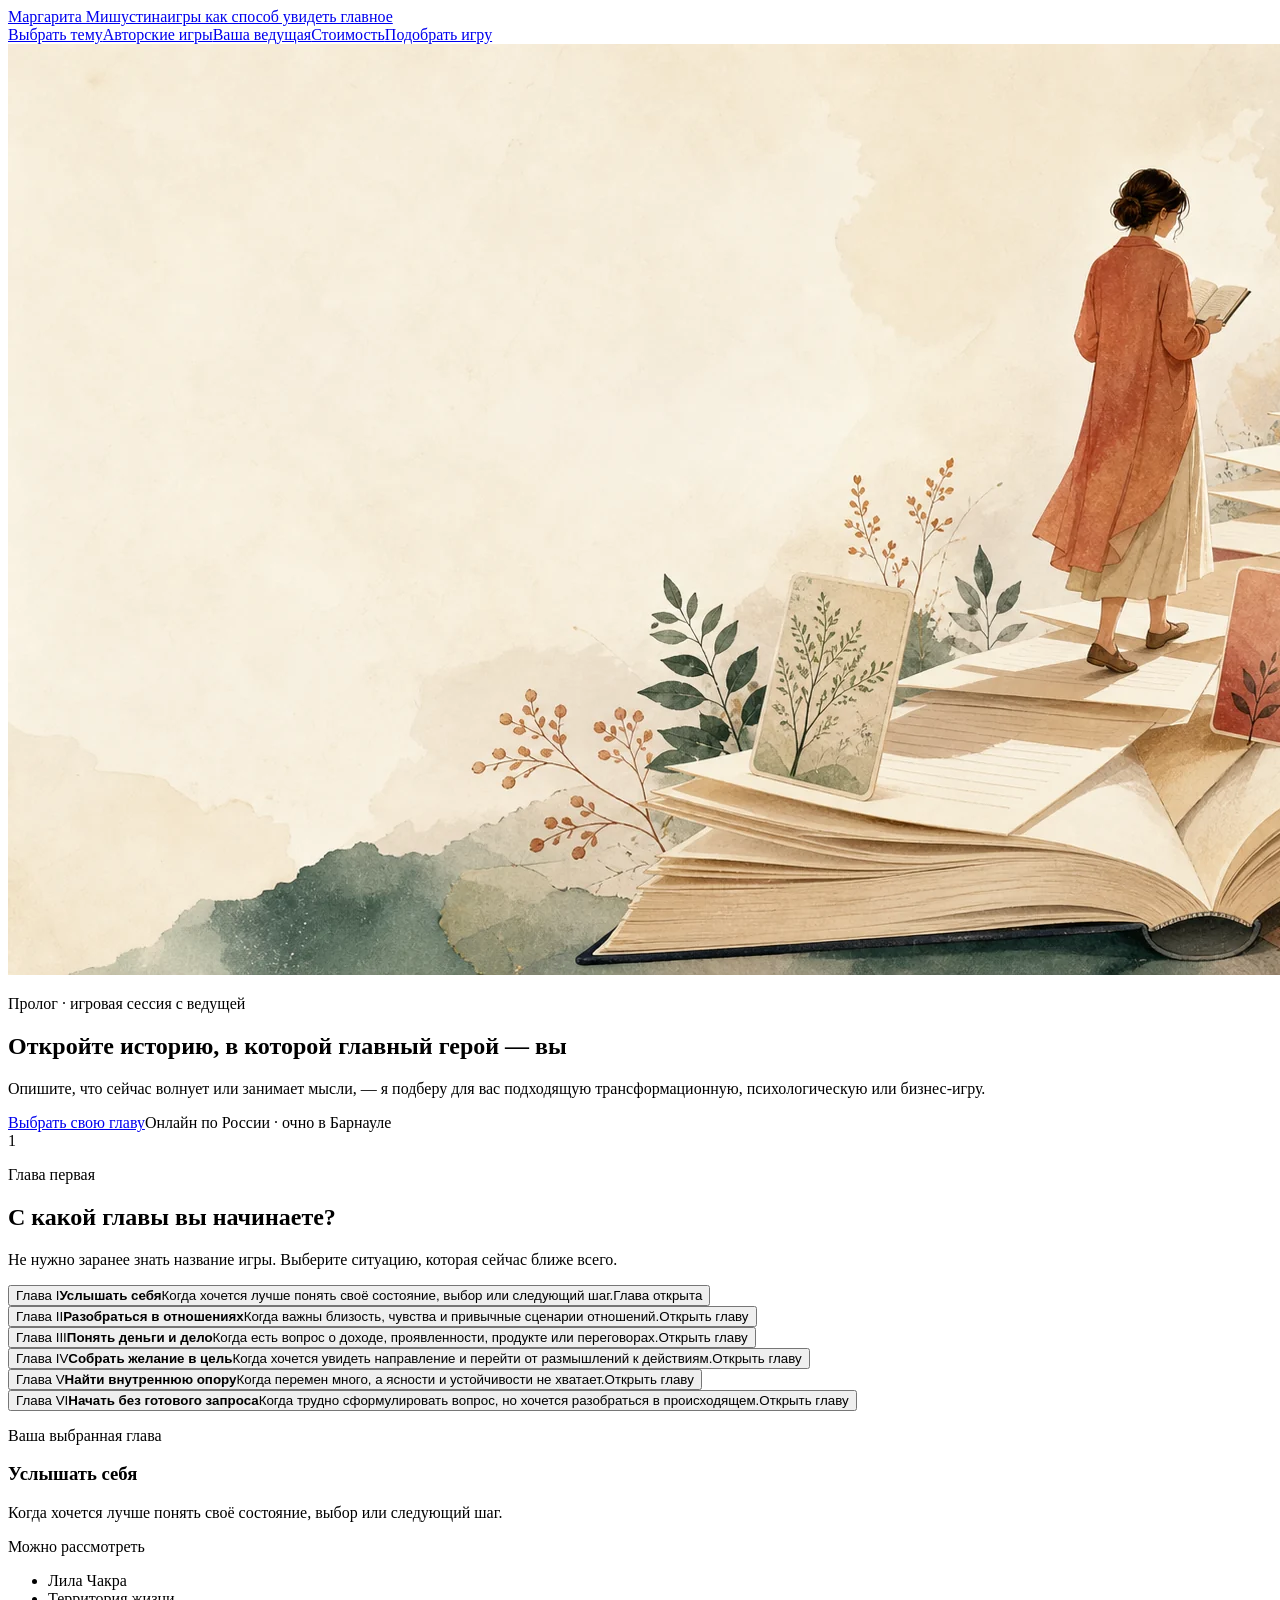
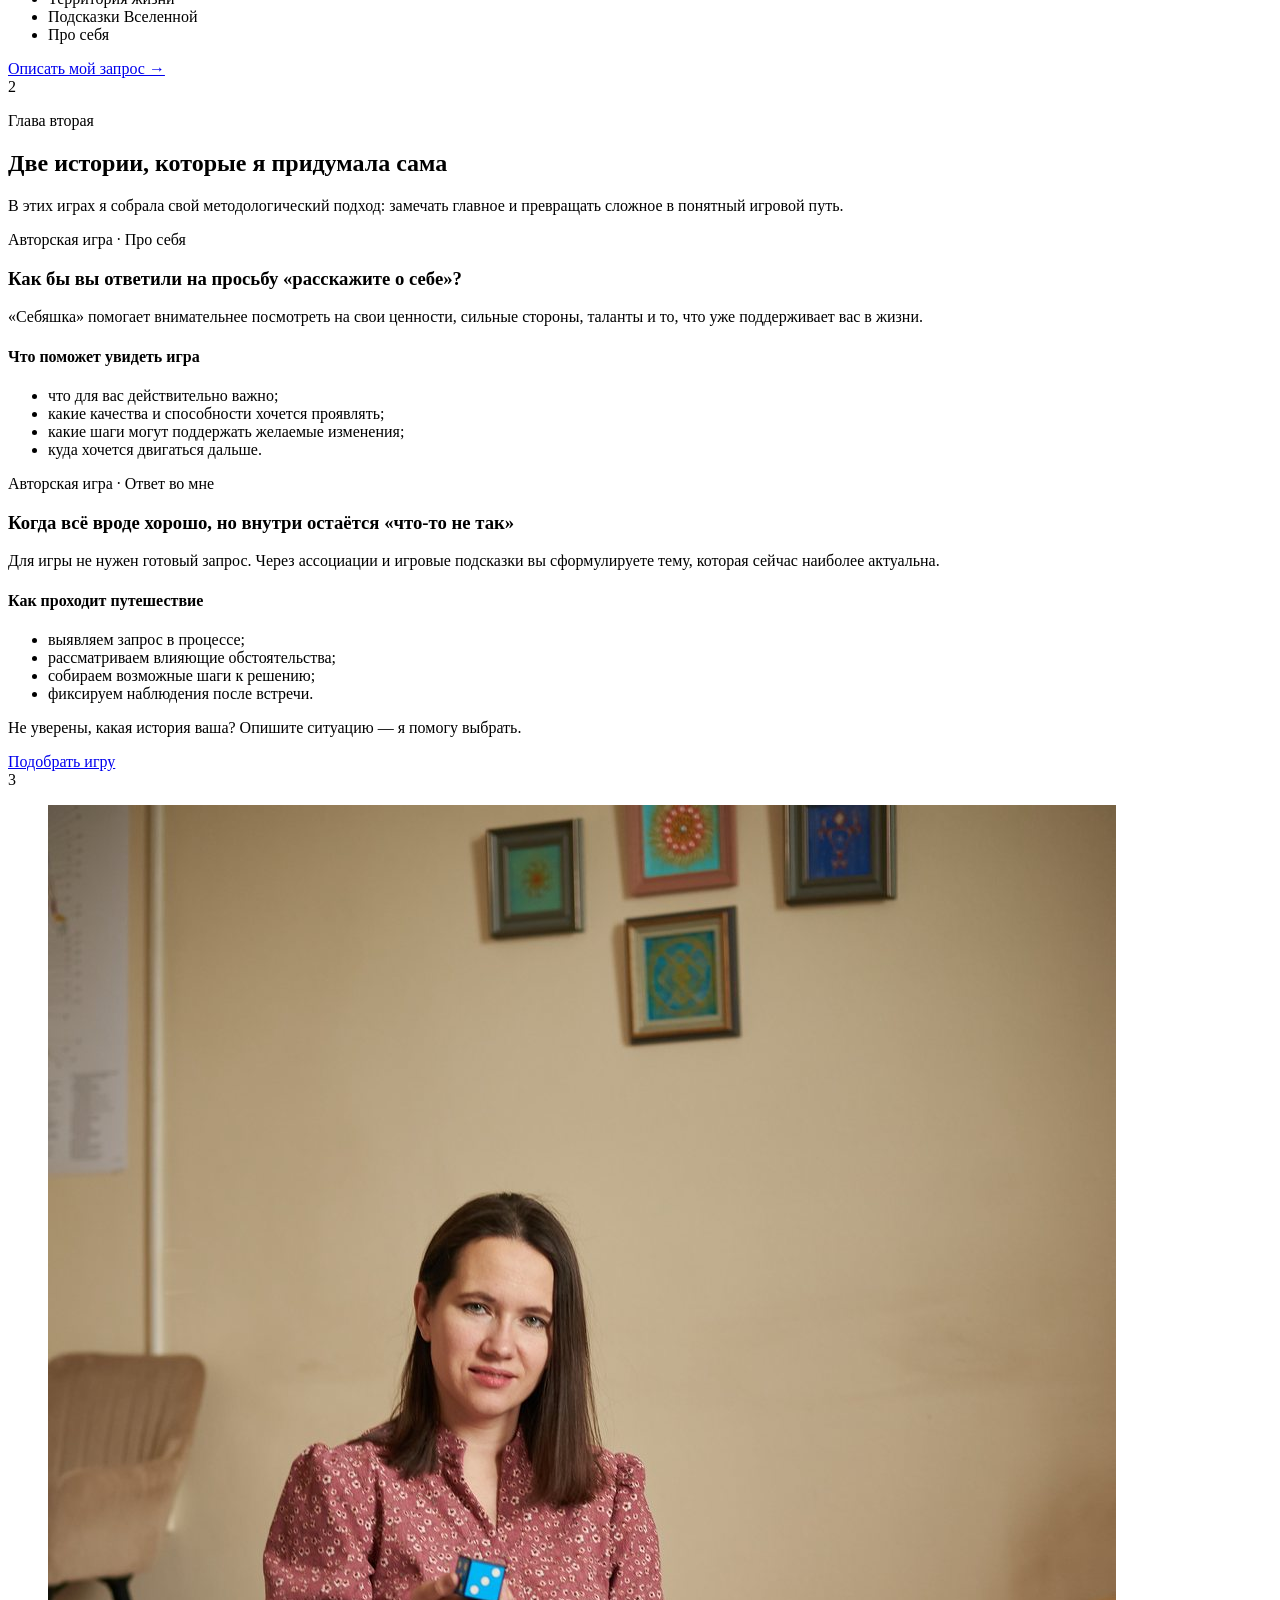
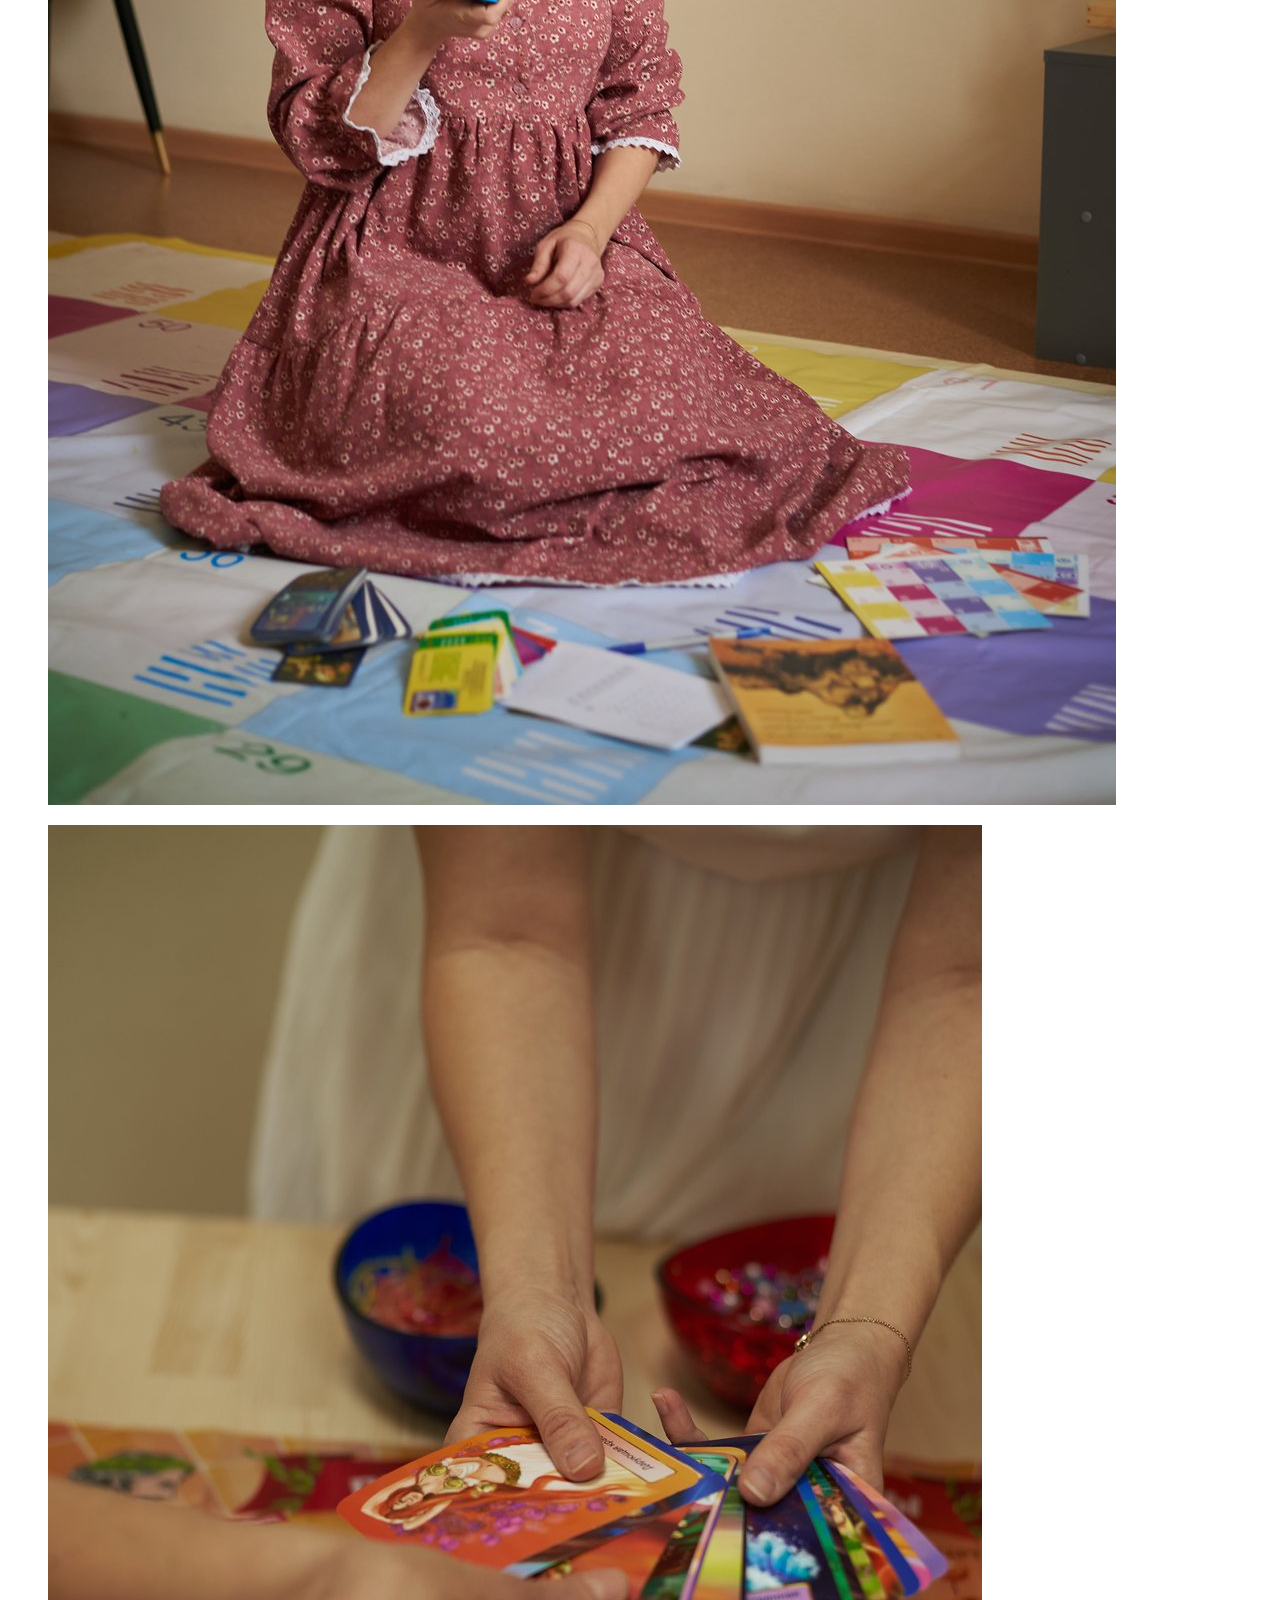
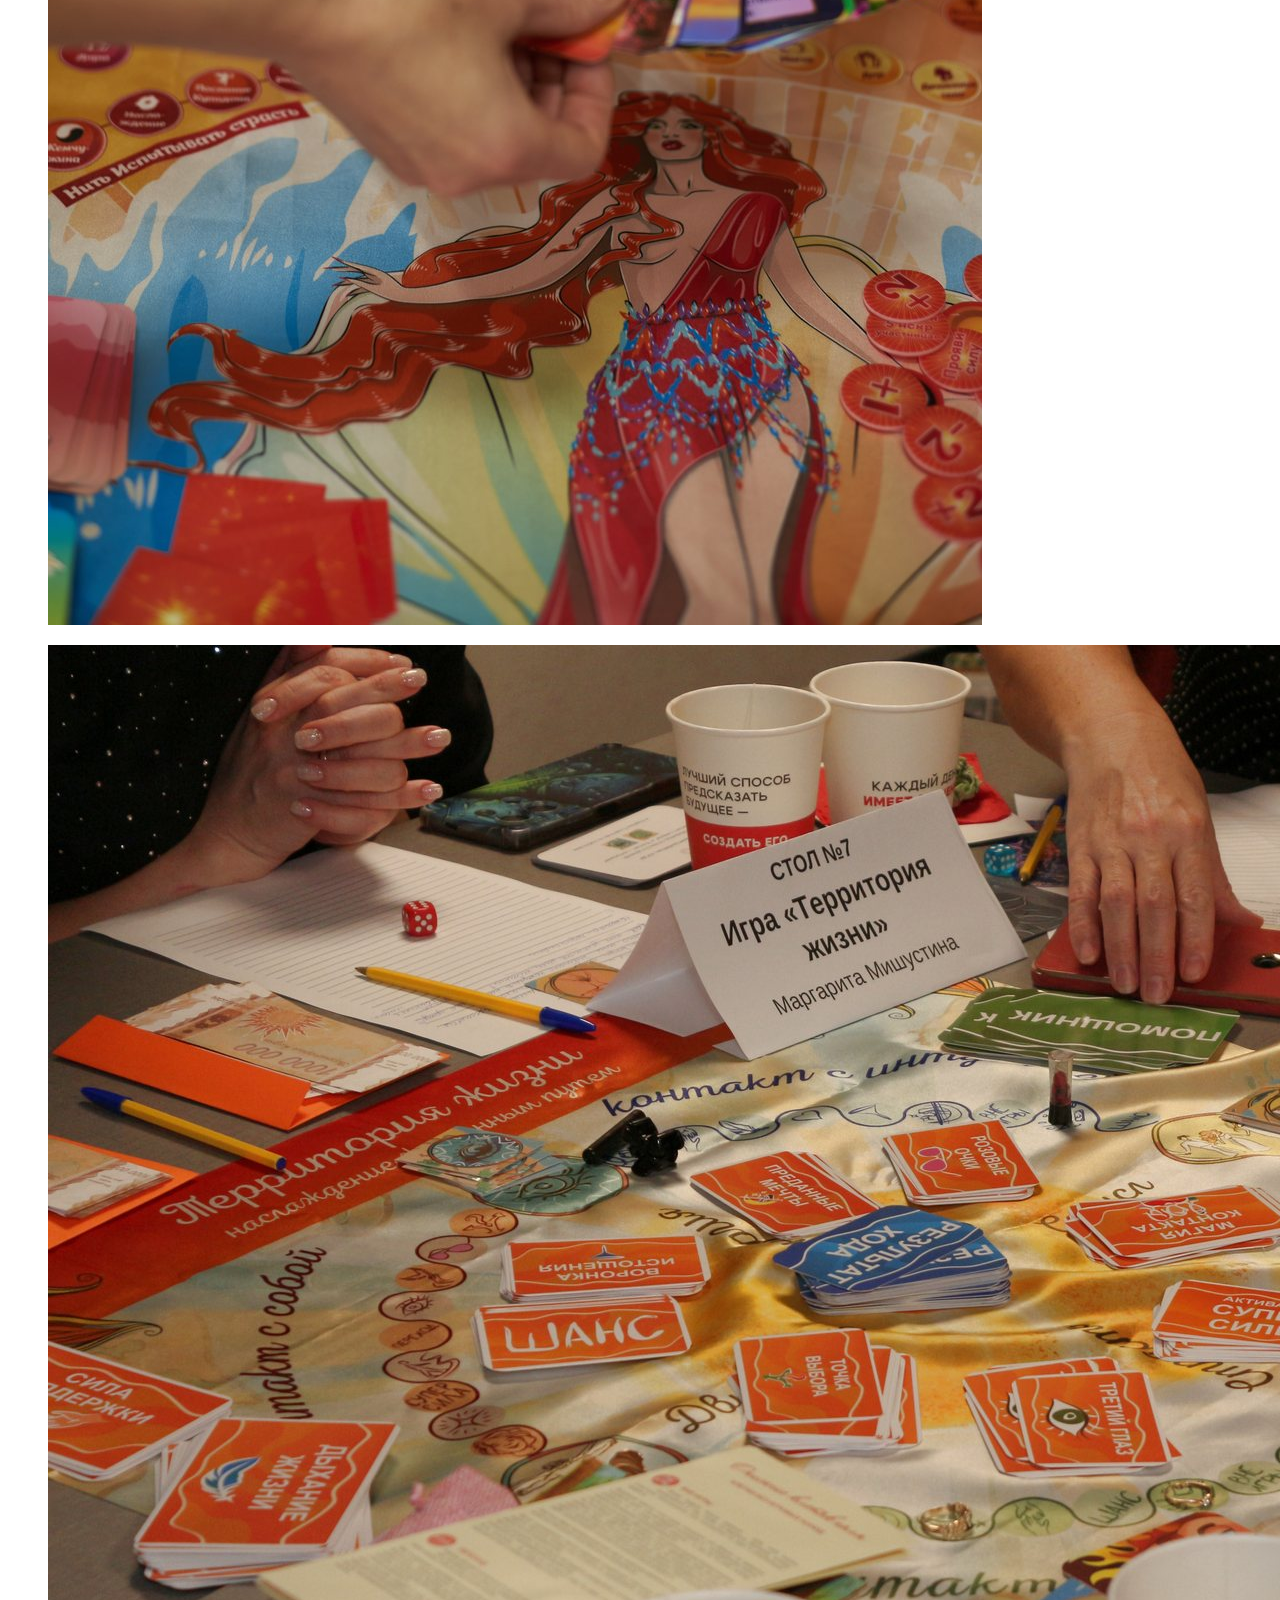
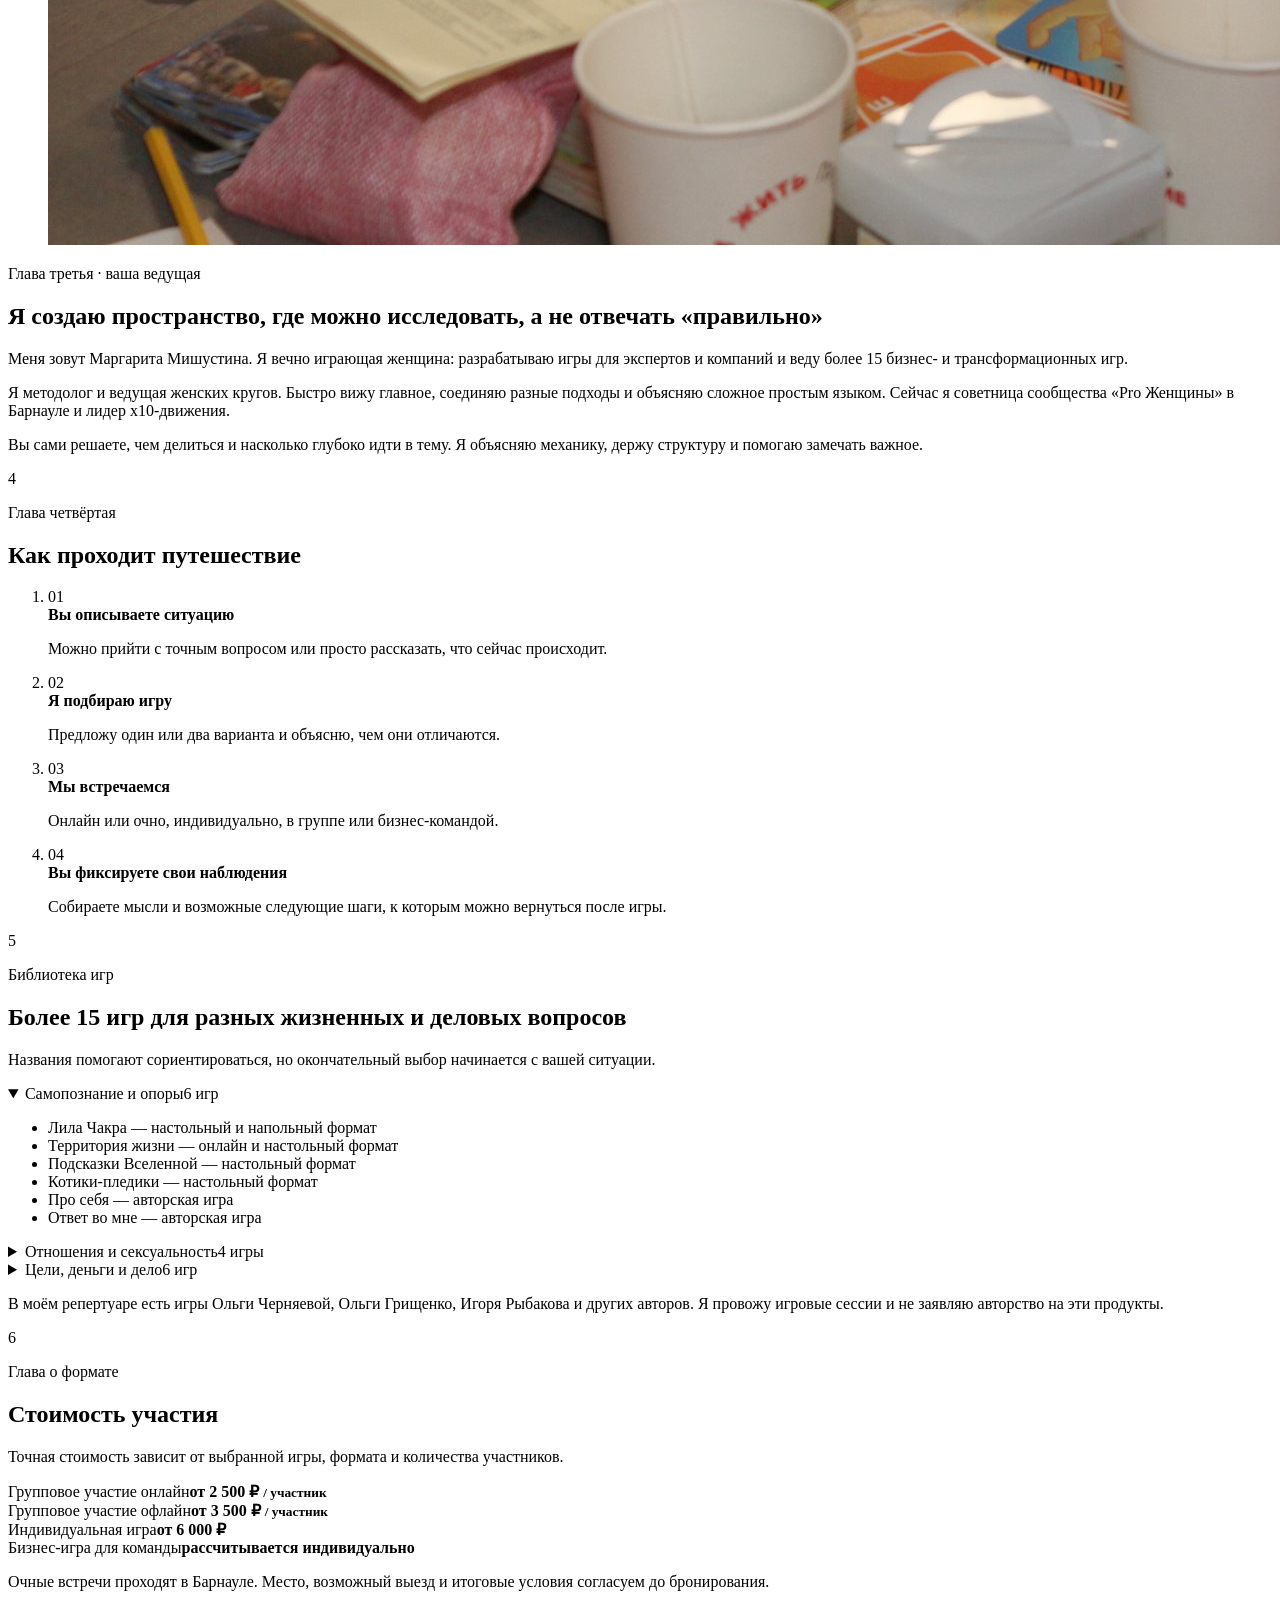
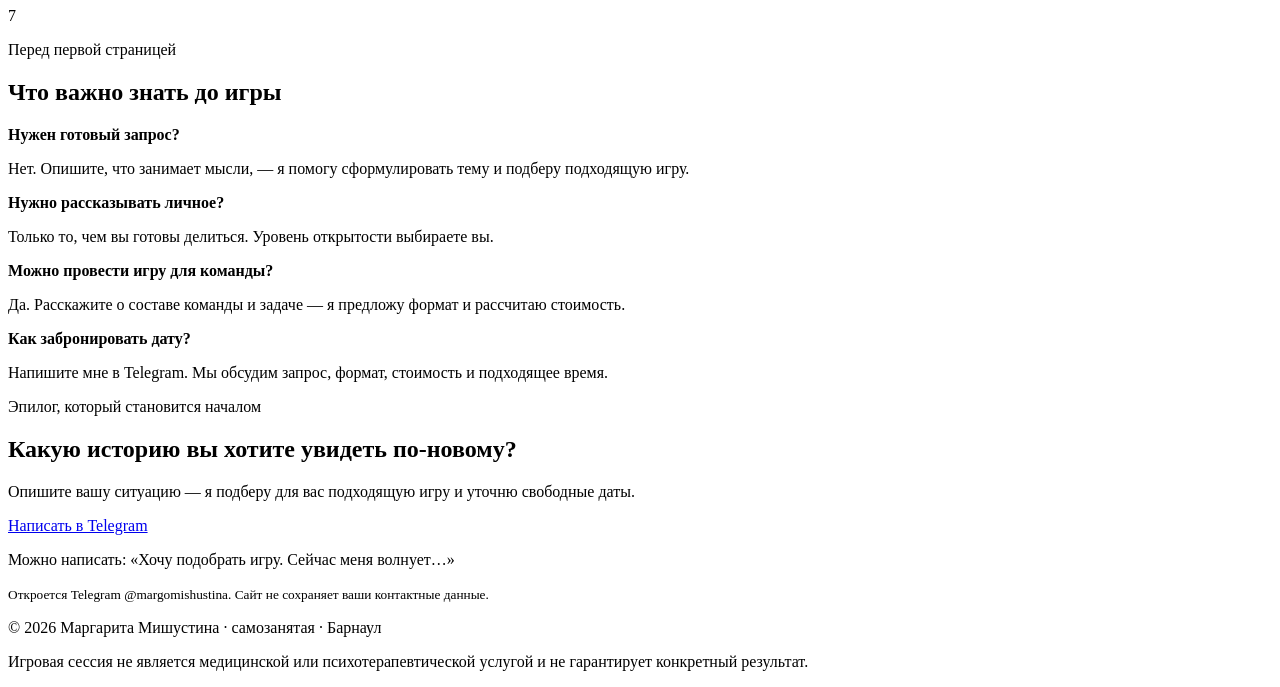
==== index.html @ c86229f3 "Публикация лендинга Маргариты Мишустиной" ====
<!DOCTYPE html><html lang="ru"><head><meta charSet="utf-8"/><meta name="viewport" content="width=device-width, initial-scale=1"/><link rel="preload" as="image" href="/book-journey-hero.webp"/><link rel="preload" as="image" href="/margarita-host.jpg"/><link rel="preload" as="image" href="/game-cards.jpg"/><link rel="preload" as="image" href="/game-session.jpg"/><link rel="stylesheet" href="/assets/index-D-CYMW0j.css" data-rsc-css-href="/assets/index-D-CYMW0j.css" data-precedence="vite-rsc/importer-resources"/><link rel="modulepreload" href="/assets/layout-segment-context-AutBaklV.js" crossorigin=""/><link rel="modulepreload" href="/assets/rolldown-runtime-S-ySWqyJ.js" crossorigin=""/><link rel="modulepreload" href="/assets/index-BfeJKAuk.js" crossorigin=""/><link rel="modulepreload" href="/assets/framework-CXnKph_e.js" crossorigin=""/><link rel="modulepreload" href="/assets/page-DqpF9uf0.js" crossorigin=""/><title>Игры с Маргаритой Мишустиной — онлайн и в Барнауле</title><meta name="description" content="Подберу трансформационную, психологическую или бизнес-игру под ваш запрос и проведу её онлайн или очно в Барнауле."/><script>self.__VINEXT_RSC_PARAMS__={}</script><script>self.__VINEXT_RSC_NAV__={"pathname":"/","searchParams":[]}</script><link rel="modulepreload" href="/assets/index-BfeJKAuk.js" />
<link rel="icon" href="/favicon.svg" type="image/svg+xml"/></head><body><header class="site-header"><a class="brand" href="#top" aria-label="На начало страницы">Маргарита Мишустина<span>игры как способ увидеть главное</span></a><nav aria-label="Основная навигация"><a class="nav-link" href="#chapters">Выбрать тему</a><a class="nav-link" href="#author-games">Авторские игры</a><a class="nav-link" href="#about">Ваша ведущая</a><a class="nav-link" href="#prices">Стоимость</a><a class="button button-small" href="#contact">Подобрать игру</a></nav></header><main id="top"><section class="hero" aria-labelledby="hero-title"><img class="hero-illustration" src="/book-journey-hero.webp" alt="Открытая книга превращается в дорогу из страниц и игровых карт"/><div class="hero-copy page-shell"><div><p class="chapter-label">Пролог · игровая сессия с ведущей</p><h1 id="hero-title">Откройте историю, в которой главный герой — вы</h1><p class="hero-lead">Опишите, что сейчас волнует или занимает мысли, — я подберу для вас подходящую трансформационную, психологическую или бизнес-игру.</p><div class="hero-actions"><a class="button" href="#chapters">Выбрать свою главу</a><span>Онлайн по России · очно в Барнауле</span></div></div></div></section><div class="story-path"><section class="chapters page-shell story-section" id="chapters" aria-labelledby="chapters-title"><span class="path-mark" aria-hidden="true">1</span><div class="section-heading narrow"><p class="chapter-label">Глава первая</p><h2 id="chapters-title">С какой главы вы начинаете?</h2><p>Не нужно заранее знать название игры. Выберите ситуацию, которая сейчас ближе всего.</p></div><div class="chapter-grid" aria-label="Темы для выбора игры"><button class="chapter-card" type="button" aria-pressed="true"><span class="chapter-number">Глава <!-- -->I</span><strong>Услышать себя</strong><span>Когда хочется лучше понять своё состояние, выбор или следующий шаг.</span><span class="chapter-action">Глава открыта</span></button><button class="chapter-card" type="button" aria-pressed="false"><span class="chapter-number">Глава <!-- -->II</span><strong>Разобраться в отношениях</strong><span>Когда важны близость, чувства и привычные сценарии отношений.</span><span class="chapter-action">Открыть главу</span></button><button class="chapter-card" type="button" aria-pressed="false"><span class="chapter-number">Глава <!-- -->III</span><strong>Понять деньги и дело</strong><span>Когда есть вопрос о доходе, проявленности, продукте или переговорах.</span><span class="chapter-action">Открыть главу</span></button><button class="chapter-card" type="button" aria-pressed="false"><span class="chapter-number">Глава <!-- -->IV</span><strong>Собрать желание в цель</strong><span>Когда хочется увидеть направление и перейти от размышлений к действиям.</span><span class="chapter-action">Открыть главу</span></button><button class="chapter-card" type="button" aria-pressed="false"><span class="chapter-number">Глава <!-- -->V</span><strong>Найти внутреннюю опору</strong><span>Когда перемен много, а ясности и устойчивости не хватает.</span><span class="chapter-action">Открыть главу</span></button><button class="chapter-card" type="button" aria-pressed="false"><span class="chapter-number">Глава <!-- -->VI</span><strong>Начать без готового запроса</strong><span>Когда трудно сформулировать вопрос, но хочется разобраться в происходящем.</span><span class="chapter-action">Открыть главу</span></button></div><div class="open-page" aria-live="polite"><div class="open-page-copy"><p class="chapter-label">Ваша выбранная глава</p><h3>Услышать себя</h3><p>Когда хочется лучше понять своё состояние, выбор или следующий шаг.</p></div><div class="open-page-games"><p class="small-title">Можно рассмотреть</p><ul><li>Лила Чакра</li><li>Территория жизни</li><li>Подсказки Вселенной</li><li>Про себя</li></ul><a class="text-link" href="#contact">Описать мой запрос →</a></div></div></section><section class="author-games page-shell story-section" id="author-games" aria-labelledby="author-games-title"><span class="path-mark" aria-hidden="true">2</span><div class="section-heading narrow"><p class="chapter-label">Глава вторая</p><h2 id="author-games-title">Две истории, которые я придумала сама</h2><p>В этих играх я собрала свой методологический подход: замечать главное и превращать сложное в понятный игровой путь.</p></div><div class="book-spread"><article class="book-page book-page-left"><p class="game-kicker">Авторская игра · Про себя</p><h3>Как бы вы ответили на просьбу «расскажите о себе»?</h3><p>«Себяшка» помогает внимательнее посмотреть на свои ценности, сильные стороны, таланты и то, что уже поддерживает вас в жизни.</p><h4>Что поможет увидеть игра</h4><ul><li>что для вас действительно важно;</li><li>какие качества и способности хочется проявлять;</li><li>какие шаги могут поддержать желаемые изменения;</li><li>куда хочется двигаться дальше.</li></ul></article><article class="book-page book-page-right"><p class="game-kicker">Авторская игра · Ответ во мне</p><h3>Когда всё вроде хорошо, но внутри остаётся «что-то не так»</h3><p>Для игры не нужен готовый запрос. Через ассоциации и игровые подсказки вы сформулируете тему, которая сейчас наиболее актуальна.</p><h4>Как проходит путешествие</h4><ul><li>выявляем запрос в процессе;</li><li>рассматриваем влияющие обстоятельства;</li><li>собираем возможные шаги к решению;</li><li>фиксируем наблюдения после встречи.</li></ul></article></div><div class="chapter-cta"><p>Не уверены, какая история ваша? Опишите ситуацию — я помогу выбрать.</p><a class="button" href="#contact">Подобрать игру</a></div></section><section class="about-section story-section" id="about" aria-labelledby="about-title"><span class="path-mark" aria-hidden="true">3</span><div class="about-inner page-shell"><div class="photo-story" aria-label="Фотографии с игровых сессий"><figure class="photo-main"><img src="/margarita-host.jpg" alt="Маргарита Мишустина проводит настольную игру"/></figure><figure class="photo-note photo-note-top"><img src="/game-cards.jpg" alt="Выбор карты во время игровой сессии"/></figure><figure class="photo-note photo-note-bottom"><img src="/game-session.jpg" alt="Участники игры за общим столом"/></figure></div><div class="about-copy"><p class="chapter-label light">Глава третья · ваша ведущая</p><h2 id="about-title">Я создаю пространство, где можно исследовать, а не отвечать «правильно»</h2><p>Меня зовут Маргарита Мишустина. Я вечно играющая женщина: разрабатываю игры для экспертов и компаний и веду более 15 бизнес- и трансформационных игр.</p><p>Я методолог и ведущая женских кругов. Быстро вижу главное, соединяю разные подходы и объясняю сложное простым языком. Сейчас я советница сообщества «Pro Женщины» в Барнауле и лидер х10-движения.</p><p class="about-note">Вы сами решаете, чем делиться и насколько глубоко идти в тему. Я объясняю механику, держу структуру и помогаю замечать важное.</p></div></div></section><section class="journey page-shell story-section" aria-labelledby="journey-title"><span class="path-mark" aria-hidden="true">4</span><div class="section-heading narrow"><p class="chapter-label">Глава четвёртая</p><h2 id="journey-title">Как проходит путешествие</h2></div><ol class="journey-steps"><li><span>01</span><div><strong>Вы описываете ситуацию</strong><p>Можно прийти с точным вопросом или просто рассказать, что сейчас происходит.</p></div></li><li><span>02</span><div><strong>Я подбираю игру</strong><p>Предложу один или два варианта и объясню, чем они отличаются.</p></div></li><li><span>03</span><div><strong>Мы встречаемся</strong><p>Онлайн или очно, индивидуально, в группе или бизнес-командой.</p></div></li><li><span>04</span><div><strong>Вы фиксируете свои наблюдения</strong><p>Собираете мысли и возможные следующие шаги, к которым можно вернуться после игры.</p></div></li></ol></section><section class="repertoire page-shell story-section" aria-labelledby="repertoire-title"><span class="path-mark" aria-hidden="true">5</span><div class="section-heading narrow"><p class="chapter-label">Библиотека игр</p><h2 id="repertoire-title">Более 15 игр для разных жизненных и деловых вопросов</h2><p>Названия помогают сориентироваться, но окончательный выбор начинается с вашей ситуации.</p></div><div class="accordion-list"><details open=""><summary>Самопознание и опоры<span>6 игр</span></summary><ul><li>Лила Чакра — настольный и напольный формат</li><li>Территория жизни — онлайн и настольный формат</li><li>Подсказки Вселенной — настольный формат</li><li>Котики-пледики — настольный формат</li><li>Про себя — авторская игра</li><li>Ответ во мне — авторская игра</li></ul></details><details><summary>Отношения и сексуальность<span>4 игры</span></summary><ul><li>Пробуждение Афродиты — настольный формат</li><li>Сексуальность — энергия жизни — онлайн-формат</li><li>Похитители сердец — онлайн и настольный формат</li><li>Страшные сказки — онлайн и настольный формат</li></ul></details><details><summary>Цели, деньги и дело<span>6 игр</span></summary><ul><li>Карта желаний: сказочный метод — онлайн и настольный формат</li><li>Богатство рода — онлайн-формат</li><li>Территория денег — онлайн-формат</li><li>Фабрика впечатлений — онлайн и настольный формат</li><li>Предвкушение — онлайн и настольный формат</li><li>Игра на миллиард — настольный формат</li></ul></details></div><p class="authors-note">В моём репертуаре есть игры Ольги Черняевой, Ольги Грищенко, Игоря Рыбакова и других авторов. Я провожу игровые сессии и не заявляю авторство на эти продукты.</p></section><section class="prices story-section" id="prices" aria-labelledby="prices-title"><span class="path-mark" aria-hidden="true">6</span><div class="page-shell"><div class="section-heading narrow"><p class="chapter-label">Глава о формате</p><h2 id="prices-title">Стоимость участия</h2><p>Точная стоимость зависит от выбранной игры, формата и количества участников.</p></div><div class="price-table"><div class="price-row"><span>Групповое участие онлайн</span><strong>от 2 500 ₽ <small>/ участник</small></strong></div><div class="price-row"><span>Групповое участие офлайн</span><strong>от 3 500 ₽ <small>/ участник</small></strong></div><div class="price-row"><span>Индивидуальная игра</span><strong>от 6 000 ₽</strong></div><div class="price-row price-row-business"><span>Бизнес-игра для команды</span><strong>рассчитывается индивидуально</strong></div></div><p class="price-note">Очные встречи проходят в Барнауле. Место, возможный выезд и итоговые условия согласуем до бронирования.</p></div></section><section class="faq page-shell story-section" aria-labelledby="faq-title"><span class="path-mark" aria-hidden="true">7</span><div class="section-heading narrow"><p class="chapter-label">Перед первой страницей</p><h2 id="faq-title">Что важно знать до игры</h2></div><div class="faq-list"><div><strong>Нужен готовый запрос?</strong><p>Нет. Опишите, что занимает мысли, — я помогу сформулировать тему и подберу подходящую игру.</p></div><div><strong>Нужно рассказывать личное?</strong><p>Только то, чем вы готовы делиться. Уровень открытости выбираете вы.</p></div><div><strong>Можно провести игру для команды?</strong><p>Да. Расскажите о составе команды и задаче — я предложу формат и рассчитаю стоимость.</p></div><div><strong>Как забронировать дату?</strong><p>Напишите мне в Telegram. Мы обсудим запрос, формат, стоимость и подходящее время.</p></div></div></section></div><section class="contact-section" id="contact" aria-labelledby="contact-title"><div class="page-shell contact-inner"><p class="chapter-label light">Эпилог, который становится началом</p><h2 id="contact-title">Какую историю вы хотите увидеть по-новому?</h2><p>Опишите вашу ситуацию — я подберу для вас подходящую игру и уточню свободные даты.</p><a class="button button-light" href="https://t.me/margomishustina" target="_blank" rel="noreferrer">Написать в Telegram</a><p class="message-example">Можно написать: «Хочу подобрать игру. Сейчас меня волнует…»</p><small>Откроется Telegram @margomishustina. Сайт не сохраняет ваши контактные данные.</small></div></section></main><footer class="site-footer page-shell"><p>© 2026 Маргарита Мишустина · самозанятая · Барнаул</p><p>Игровая сессия не является медицинской или психотерапевтической услугой и не гарантирует конкретный результат.</p></footer><script id="_R_">import("/assets/index-BfeJKAuk.js")</script></body></html><script>self.__VINEXT_RSC_CHUNKS__=self.__VINEXT_RSC_CHUNKS__||[];self.__VINEXT_RSC_CHUNKS__.push("2:I[\"8a1c26e77cc3\",[],\"Children\",1]\n3:I[\"e562e7309659\",[],\"LayoutSegmentProvider\",1]\n4:I[\"8a1c26e77cc3\",[],\"Slot\",1]\n5:I[\"d041429ec63f\",[],\"RedirectBoundary\",1]\n:HL[\"/assets/index-D-CYMW0j.css\",\"style\"]\n0:{\"__route\":\"route:/\",\"__interceptionContext\":null,\"__layoutIds\":[\"layout:/\"],\"__rootLayout\":\"/\",\"page:/\":\"$L1\",\"layout:/\":[[[[\"$\",\"link\",\"css:/assets/index-D-CYMW0j.css\",{\"rel\":\"stylesheet\",\"precedence\":\"vite-rsc/importer-resources\",\"href\":\"/assets/index-D-CYMW0j.css\",\"data-rsc-css-href\":\"/assets/index-D-CYMW0j.css\"}],\"$undefined\"],[\"$\",\"html\",null,{\"lang\":\"ru\",\"children\":[\"$\",\"body\",null,{\"children\":[\"$\",\"$L2\",null,{}]}]}]],null],\"route:/\":[[[\"$\",\"meta\",null,{\"charSet\":\"utf-8\"}],[[\"$\",\"title\",\"0\",{\"children\":\"Игры с Маргаритой Мишустиной — онлайн и в Барнауле\"}],[\"$\",\"meta\",\"1\",{\"name\":\"description\",\"content\":\"Подберу трансформационную, психологическую или бизнес-игру под ваш запрос и проведу её онлайн или очно в Барнауле.\"}]],[[\"$\",\"meta\",\"0\",{\"name\":\"viewport\",\"content\":\"width=device-width, initial-scale=1\"}]]],[\"$\",\"$L3\",null,{\"segmentMap\":{\"children\":[]},\"children\":[\"$\",\"$L4\",null,{\"id\":\"layout:/\",\"parallelSlots\":\"$undefined\",\"children\":[\"$\",\"$L5\",null,{\"children\":[\"$\",\"$L3\",null,{\"segmentMap\":{\"children\":[]},\"children\":[\"$\",\"$L4\",null,{\"id\":\"page:/\"}]}]}]}]}]],\"__layoutFlags\":{\"layout:/\":\"s\"},\"__artifactCompatibility\":{\"schemaVersion\":1,\"graphVersion\":\"app-route-graph:4uhn5s1wvoptc\",\"deploymentVersion\":\"29369c2a-d65e-43e0-974d-687aab27dd10\",\"appElementsSchemaVersion\":1,\"rscPayloadSchemaVersion\":1,\"rootBoundaryId\":\"/\",\"renderEpoch\":null}}\n")</script><script>self.__VINEXT_RSC_CHUNKS__=self.__VINEXT_RSC_CHUNKS__||[];self.__VINEXT_RSC_CHUNKS__.push("6:I[\"6efdf509a785\",[],\"default\",1]\n1:[\"$\",\"$L6\",null,{\"params\":\"$@7\",\"searchParams\":\"$@8\"}]\n")</script><script>self.__VINEXT_RSC_CHUNKS__=self.__VINEXT_RSC_CHUNKS__||[];self.__VINEXT_RSC_CHUNKS__.push("7:{}\n8:{}\n")</script><script>self.__VINEXT_RSC_DONE__=true</script>
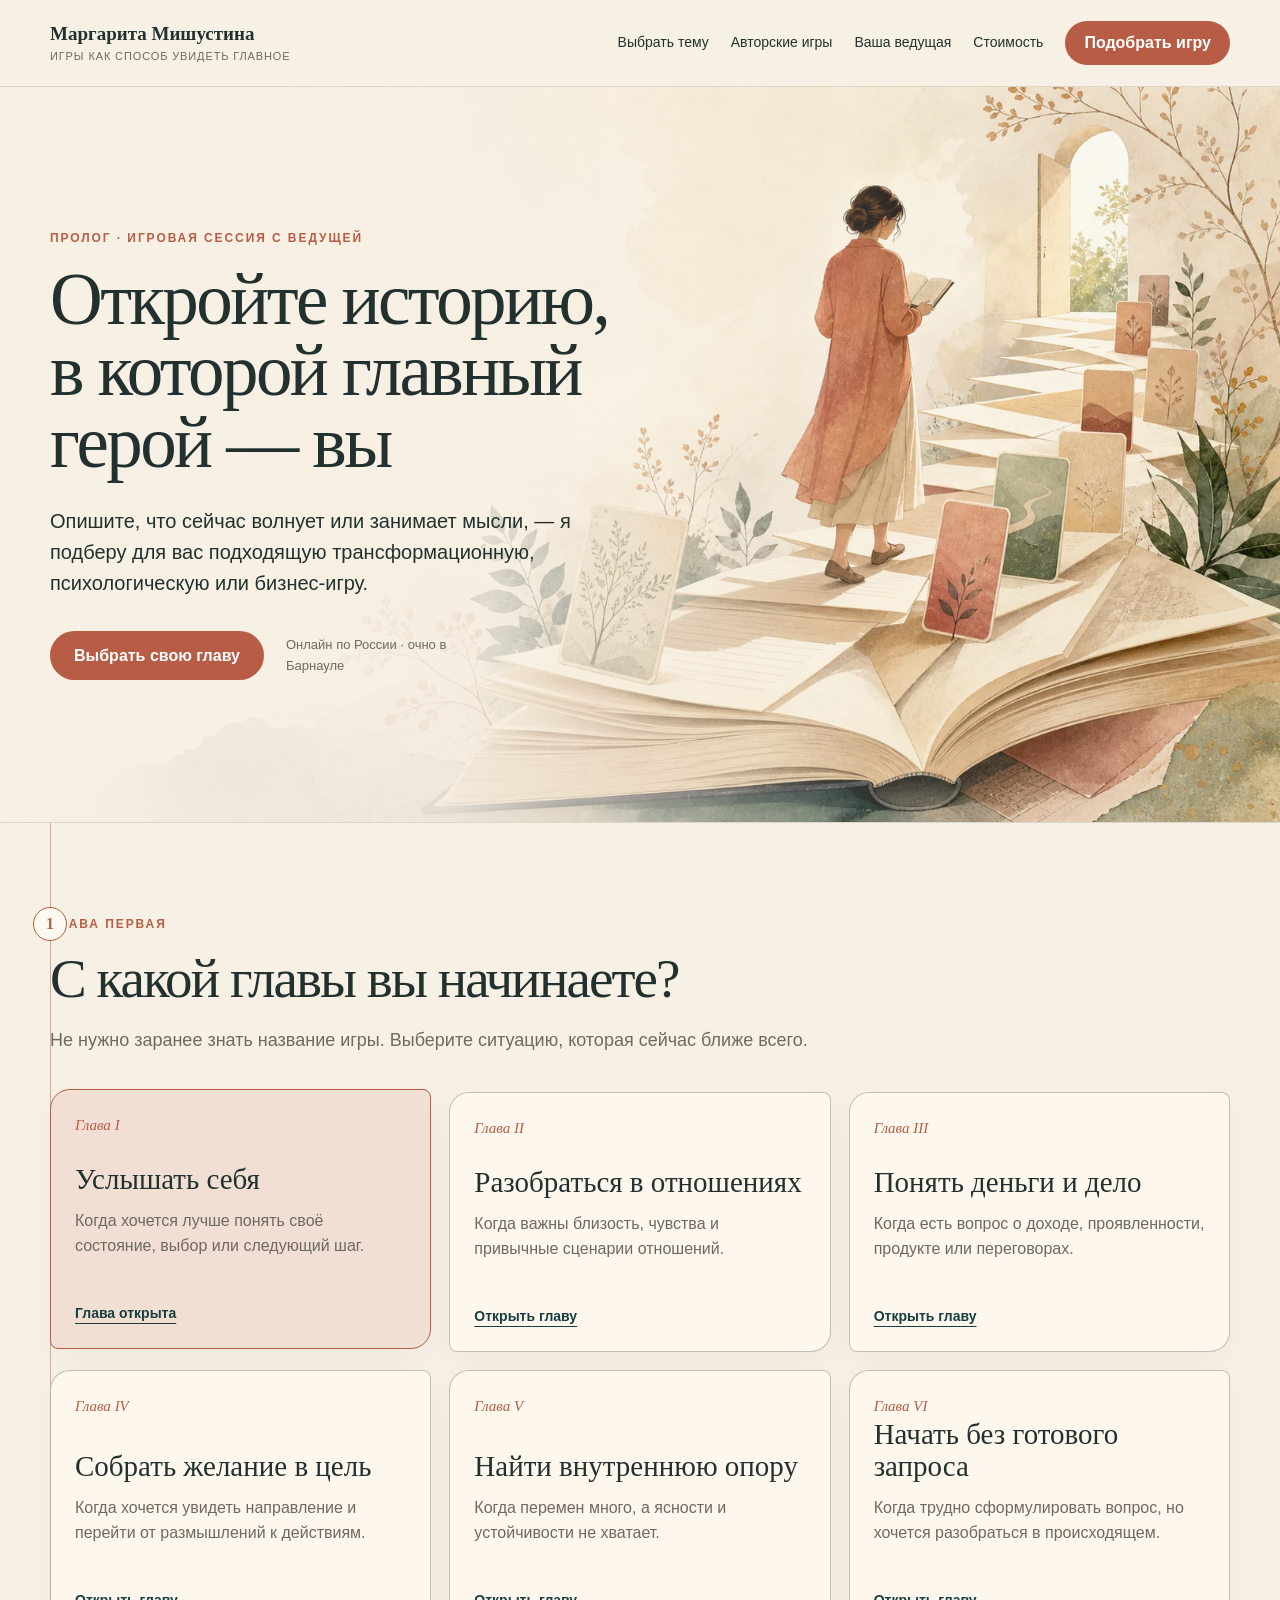
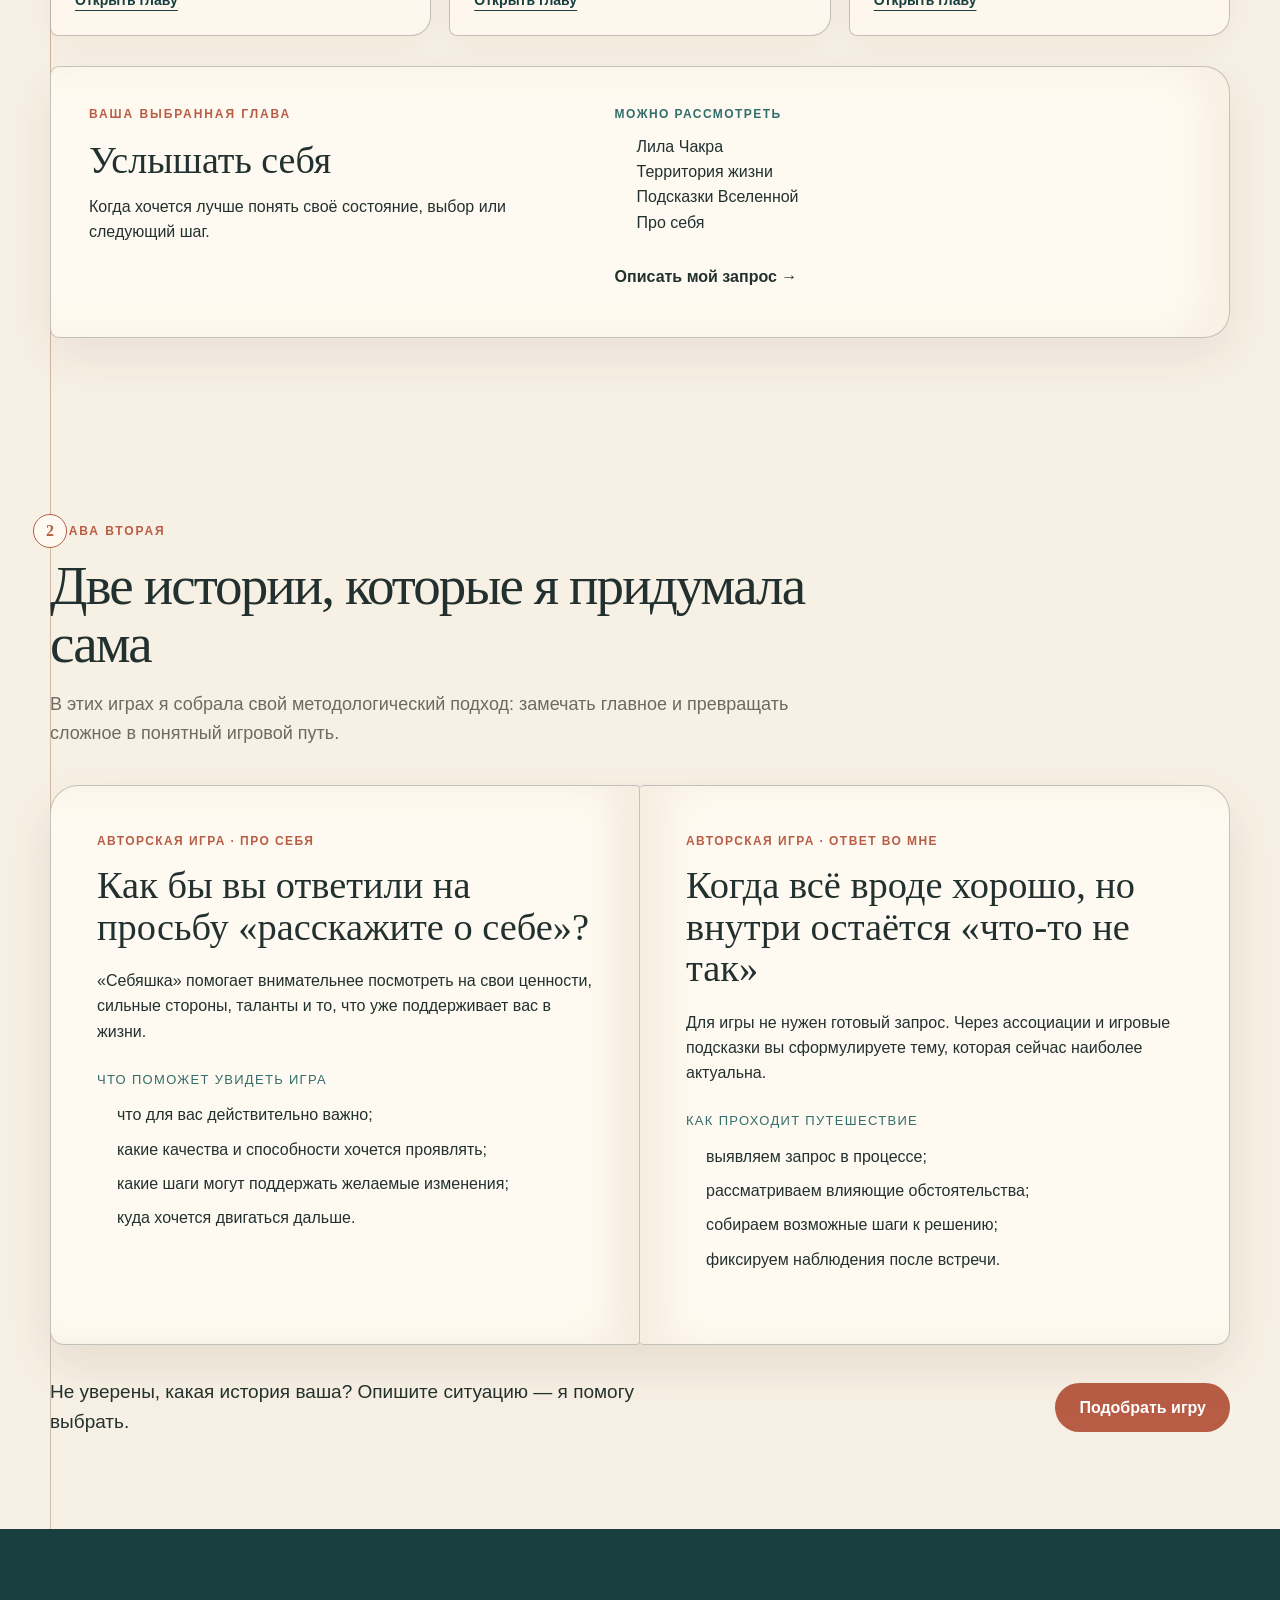
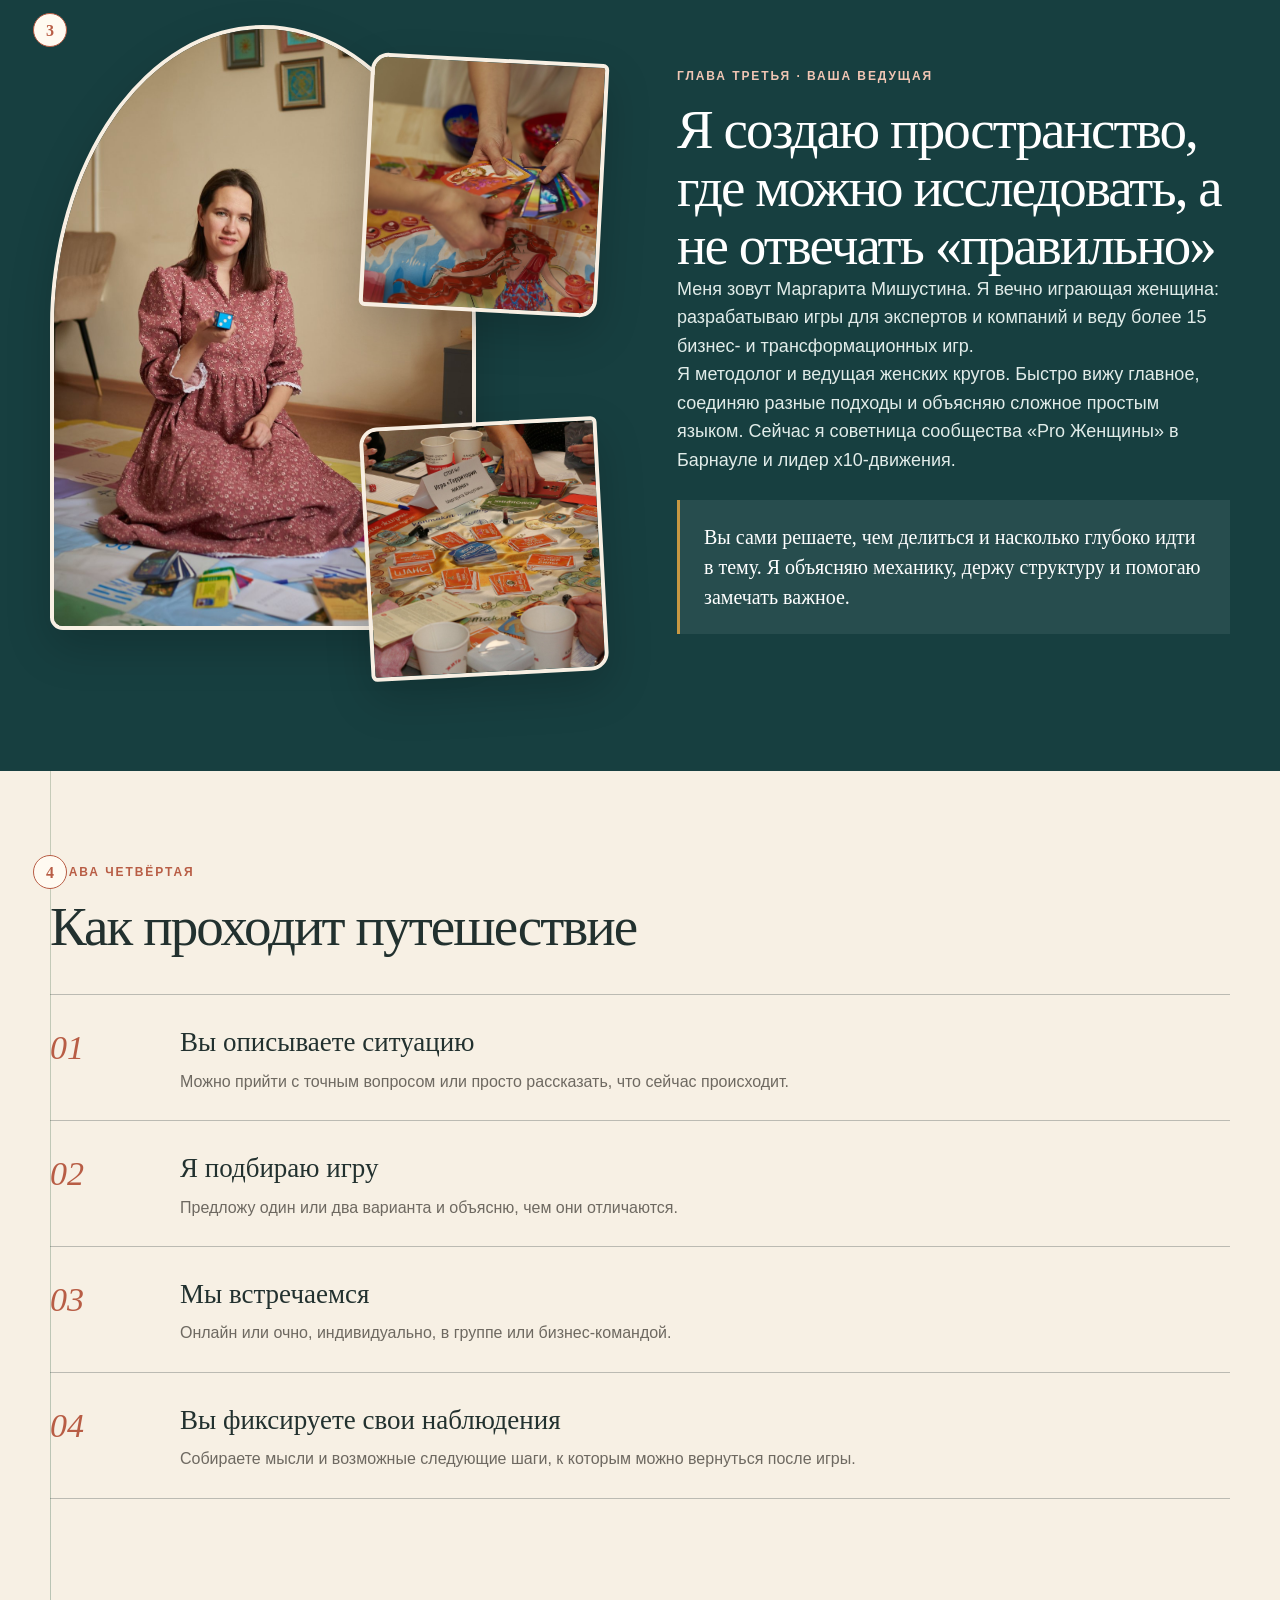
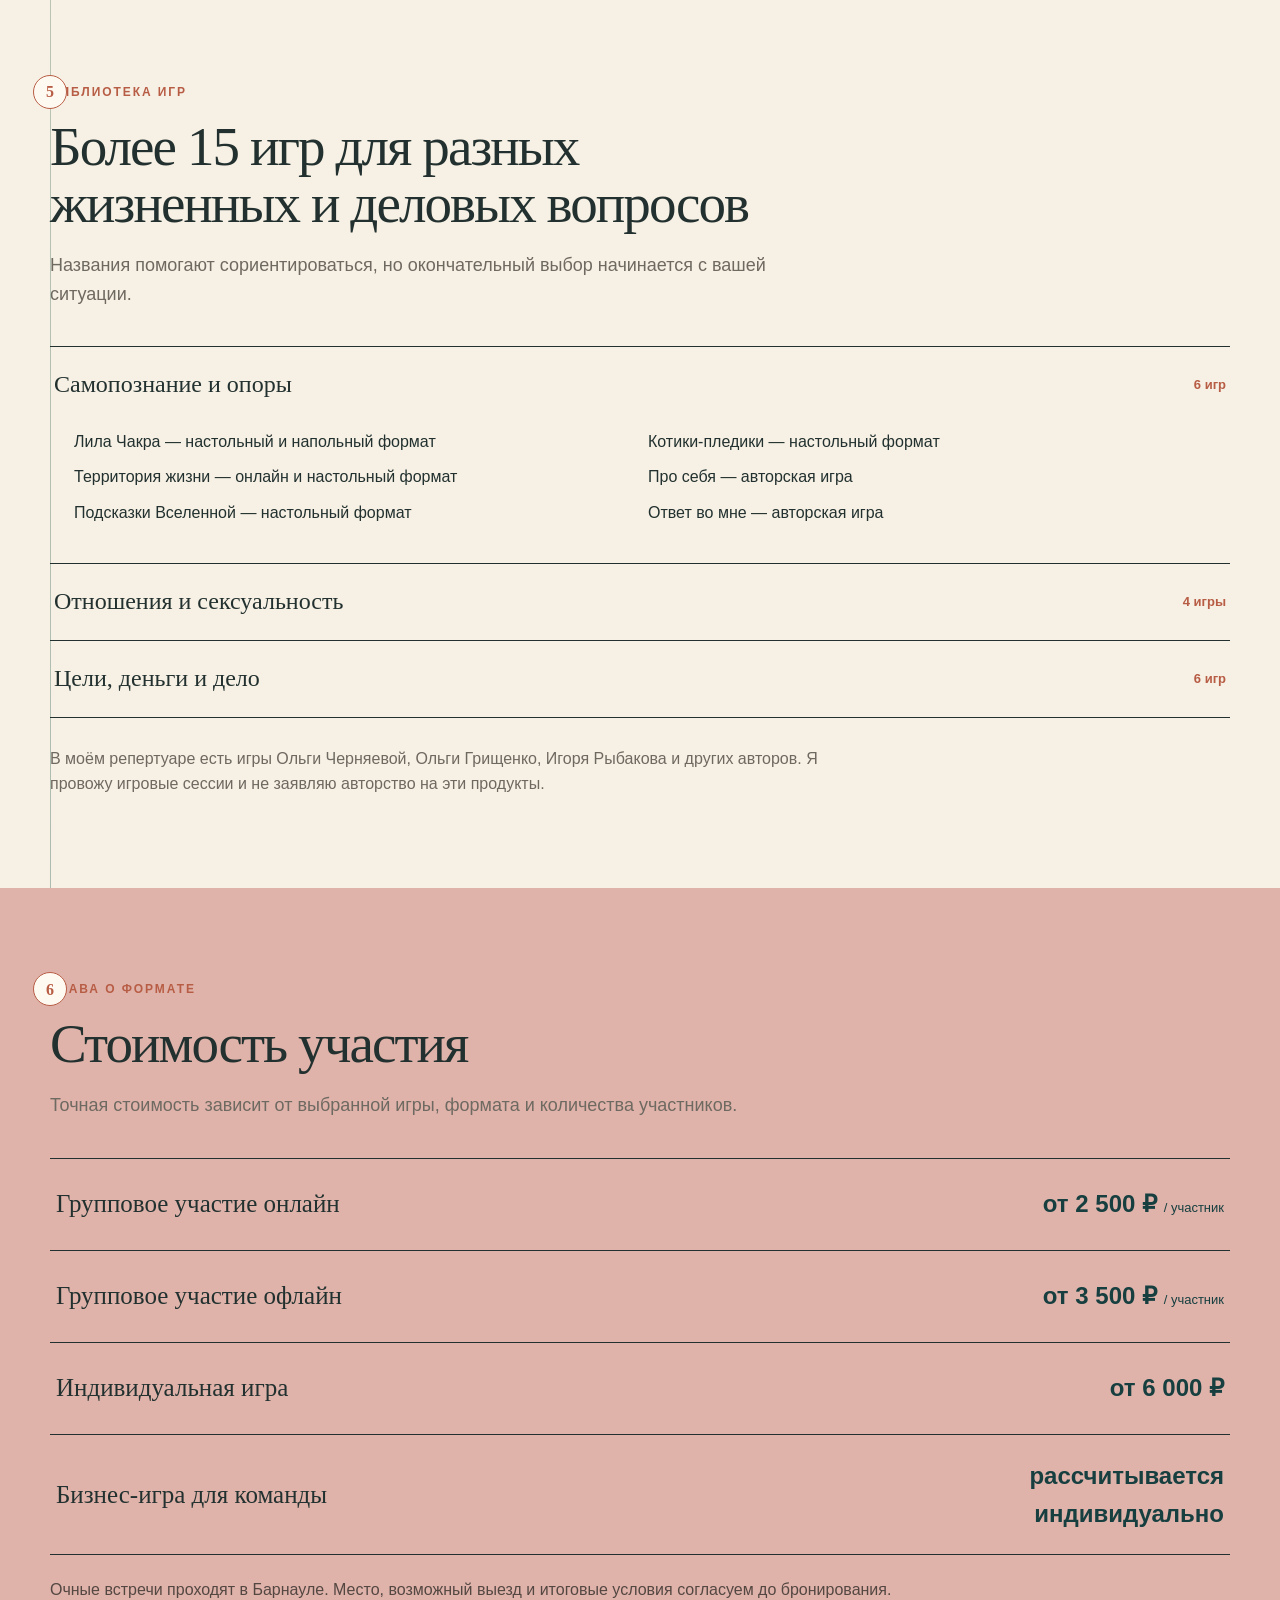
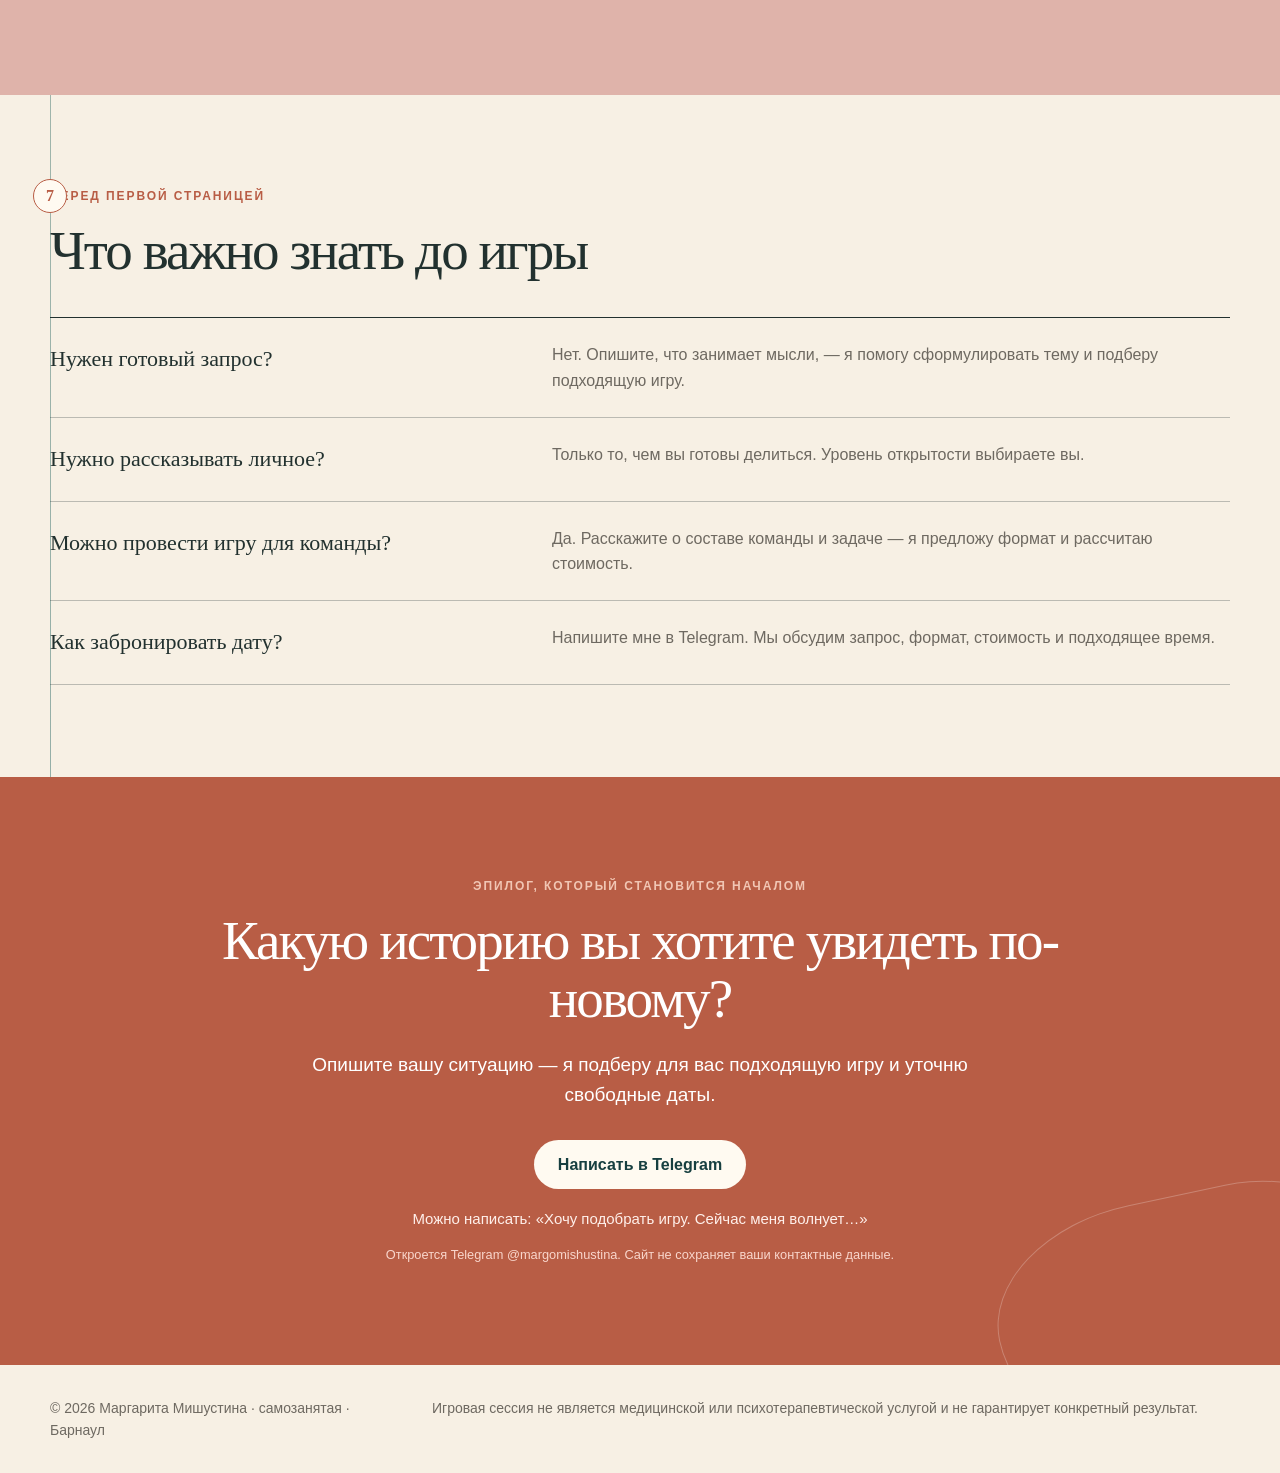
==== commit 7ea574af: "Исправлена навигация по разделам" ====
--- a/index.html
+++ b/index.html
@@ -1,2 +1,2 @@
 <!DOCTYPE html><html lang="ru"><head><meta charSet="utf-8"/><meta name="viewport" content="width=device-width, initial-scale=1"/><link rel="preload" as="image" href="/book-journey-hero.webp"/><link rel="preload" as="image" href="/margarita-host.jpg"/><link rel="preload" as="image" href="/game-cards.jpg"/><link rel="preload" as="image" href="/game-session.jpg"/><link rel="stylesheet" href="/assets/index-D-CYMW0j.css" data-rsc-css-href="/assets/index-D-CYMW0j.css" data-precedence="vite-rsc/importer-resources"/><link rel="modulepreload" href="/assets/layout-segment-context-AutBaklV.js" crossorigin=""/><link rel="modulepreload" href="/assets/rolldown-runtime-S-ySWqyJ.js" crossorigin=""/><link rel="modulepreload" href="/assets/index-BfeJKAuk.js" crossorigin=""/><link rel="modulepreload" href="/assets/framework-CXnKph_e.js" crossorigin=""/><link rel="modulepreload" href="/assets/page-DqpF9uf0.js" crossorigin=""/><title>Игры с Маргаритой Мишустиной — онлайн и в Барнауле</title><meta name="description" content="Подберу трансформационную, психологическую или бизнес-игру под ваш запрос и проведу её онлайн или очно в Барнауле."/><script>self.__VINEXT_RSC_PARAMS__={}</script><script>self.__VINEXT_RSC_NAV__={"pathname":"/","searchParams":[]}</script><link rel="modulepreload" href="/assets/index-BfeJKAuk.js" />
-<link rel="icon" href="/favicon.svg" type="image/svg+xml"/></head><body><header class="site-header"><a class="brand" href="#top" aria-label="На начало страницы">Маргарита Мишустина<span>игры как способ увидеть главное</span></a><nav aria-label="Основная навигация"><a class="nav-link" href="#chapters">Выбрать тему</a><a class="nav-link" href="#author-games">Авторские игры</a><a class="nav-link" href="#about">Ваша ведущая</a><a class="nav-link" href="#prices">Стоимость</a><a class="button button-small" href="#contact">Подобрать игру</a></nav></header><main id="top"><section class="hero" aria-labelledby="hero-title"><img class="hero-illustration" src="/book-journey-hero.webp" alt="Открытая книга превращается в дорогу из страниц и игровых карт"/><div class="hero-copy page-shell"><div><p class="chapter-label">Пролог · игровая сессия с ведущей</p><h1 id="hero-title">Откройте историю, в которой главный герой — вы</h1><p class="hero-lead">Опишите, что сейчас волнует или занимает мысли, — я подберу для вас подходящую трансформационную, психологическую или бизнес-игру.</p><div class="hero-actions"><a class="button" href="#chapters">Выбрать свою главу</a><span>Онлайн по России · очно в Барнауле</span></div></div></div></section><div class="story-path"><section class="chapters page-shell story-section" id="chapters" aria-labelledby="chapters-title"><span class="path-mark" aria-hidden="true">1</span><div class="section-heading narrow"><p class="chapter-label">Глава первая</p><h2 id="chapters-title">С какой главы вы начинаете?</h2><p>Не нужно заранее знать название игры. Выберите ситуацию, которая сейчас ближе всего.</p></div><div class="chapter-grid" aria-label="Темы для выбора игры"><button class="chapter-card" type="button" aria-pressed="true"><span class="chapter-number">Глава <!-- -->I</span><strong>Услышать себя</strong><span>Когда хочется лучше понять своё состояние, выбор или следующий шаг.</span><span class="chapter-action">Глава открыта</span></button><button class="chapter-card" type="button" aria-pressed="false"><span class="chapter-number">Глава <!-- -->II</span><strong>Разобраться в отношениях</strong><span>Когда важны близость, чувства и привычные сценарии отношений.</span><span class="chapter-action">Открыть главу</span></button><button class="chapter-card" type="button" aria-pressed="false"><span class="chapter-number">Глава <!-- -->III</span><strong>Понять деньги и дело</strong><span>Когда есть вопрос о доходе, проявленности, продукте или переговорах.</span><span class="chapter-action">Открыть главу</span></button><button class="chapter-card" type="button" aria-pressed="false"><span class="chapter-number">Глава <!-- -->IV</span><strong>Собрать желание в цель</strong><span>Когда хочется увидеть направление и перейти от размышлений к действиям.</span><span class="chapter-action">Открыть главу</span></button><button class="chapter-card" type="button" aria-pressed="false"><span class="chapter-number">Глава <!-- -->V</span><strong>Найти внутреннюю опору</strong><span>Когда перемен много, а ясности и устойчивости не хватает.</span><span class="chapter-action">Открыть главу</span></button><button class="chapter-card" type="button" aria-pressed="false"><span class="chapter-number">Глава <!-- -->VI</span><strong>Начать без готового запроса</strong><span>Когда трудно сформулировать вопрос, но хочется разобраться в происходящем.</span><span class="chapter-action">Открыть главу</span></button></div><div class="open-page" aria-live="polite"><div class="open-page-copy"><p class="chapter-label">Ваша выбранная глава</p><h3>Услышать себя</h3><p>Когда хочется лучше понять своё состояние, выбор или следующий шаг.</p></div><div class="open-page-games"><p class="small-title">Можно рассмотреть</p><ul><li>Лила Чакра</li><li>Территория жизни</li><li>Подсказки Вселенной</li><li>Про себя</li></ul><a class="text-link" href="#contact">Описать мой запрос →</a></div></div></section><section class="author-games page-shell story-section" id="author-games" aria-labelledby="author-games-title"><span class="path-mark" aria-hidden="true">2</span><div class="section-heading narrow"><p class="chapter-label">Глава вторая</p><h2 id="author-games-title">Две истории, которые я придумала сама</h2><p>В этих играх я собрала свой методологический подход: замечать главное и превращать сложное в понятный игровой путь.</p></div><div class="book-spread"><article class="book-page book-page-left"><p class="game-kicker">Авторская игра · Про себя</p><h3>Как бы вы ответили на просьбу «расскажите о себе»?</h3><p>«Себяшка» помогает внимательнее посмотреть на свои ценности, сильные стороны, таланты и то, что уже поддерживает вас в жизни.</p><h4>Что поможет увидеть игра</h4><ul><li>что для вас действительно важно;</li><li>какие качества и способности хочется проявлять;</li><li>какие шаги могут поддержать желаемые изменения;</li><li>куда хочется двигаться дальше.</li></ul></article><article class="book-page book-page-right"><p class="game-kicker">Авторская игра · Ответ во мне</p><h3>Когда всё вроде хорошо, но внутри остаётся «что-то не так»</h3><p>Для игры не нужен готовый запрос. Через ассоциации и игровые подсказки вы сформулируете тему, которая сейчас наиболее актуальна.</p><h4>Как проходит путешествие</h4><ul><li>выявляем запрос в процессе;</li><li>рассматриваем влияющие обстоятельства;</li><li>собираем возможные шаги к решению;</li><li>фиксируем наблюдения после встречи.</li></ul></article></div><div class="chapter-cta"><p>Не уверены, какая история ваша? Опишите ситуацию — я помогу выбрать.</p><a class="button" href="#contact">Подобрать игру</a></div></section><section class="about-section story-section" id="about" aria-labelledby="about-title"><span class="path-mark" aria-hidden="true">3</span><div class="about-inner page-shell"><div class="photo-story" aria-label="Фотографии с игровых сессий"><figure class="photo-main"><img src="/margarita-host.jpg" alt="Маргарита Мишустина проводит настольную игру"/></figure><figure class="photo-note photo-note-top"><img src="/game-cards.jpg" alt="Выбор карты во время игровой сессии"/></figure><figure class="photo-note photo-note-bottom"><img src="/game-session.jpg" alt="Участники игры за общим столом"/></figure></div><div class="about-copy"><p class="chapter-label light">Глава третья · ваша ведущая</p><h2 id="about-title">Я создаю пространство, где можно исследовать, а не отвечать «правильно»</h2><p>Меня зовут Маргарита Мишустина. Я вечно играющая женщина: разрабатываю игры для экспертов и компаний и веду более 15 бизнес- и трансформационных игр.</p><p>Я методолог и ведущая женских кругов. Быстро вижу главное, соединяю разные подходы и объясняю сложное простым языком. Сейчас я советница сообщества «Pro Женщины» в Барнауле и лидер х10-движения.</p><p class="about-note">Вы сами решаете, чем делиться и насколько глубоко идти в тему. Я объясняю механику, держу структуру и помогаю замечать важное.</p></div></div></section><section class="journey page-shell story-section" aria-labelledby="journey-title"><span class="path-mark" aria-hidden="true">4</span><div class="section-heading narrow"><p class="chapter-label">Глава четвёртая</p><h2 id="journey-title">Как проходит путешествие</h2></div><ol class="journey-steps"><li><span>01</span><div><strong>Вы описываете ситуацию</strong><p>Можно прийти с точным вопросом или просто рассказать, что сейчас происходит.</p></div></li><li><span>02</span><div><strong>Я подбираю игру</strong><p>Предложу один или два варианта и объясню, чем они отличаются.</p></div></li><li><span>03</span><div><strong>Мы встречаемся</strong><p>Онлайн или очно, индивидуально, в группе или бизнес-командой.</p></div></li><li><span>04</span><div><strong>Вы фиксируете свои наблюдения</strong><p>Собираете мысли и возможные следующие шаги, к которым можно вернуться после игры.</p></div></li></ol></section><section class="repertoire page-shell story-section" aria-labelledby="repertoire-title"><span class="path-mark" aria-hidden="true">5</span><div class="section-heading narrow"><p class="chapter-label">Библиотека игр</p><h2 id="repertoire-title">Более 15 игр для разных жизненных и деловых вопросов</h2><p>Названия помогают сориентироваться, но окончательный выбор начинается с вашей ситуации.</p></div><div class="accordion-list"><details open=""><summary>Самопознание и опоры<span>6 игр</span></summary><ul><li>Лила Чакра — настольный и напольный формат</li><li>Территория жизни — онлайн и настольный формат</li><li>Подсказки Вселенной — настольный формат</li><li>Котики-пледики — настольный формат</li><li>Про себя — авторская игра</li><li>Ответ во мне — авторская игра</li></ul></details><details><summary>Отношения и сексуальность<span>4 игры</span></summary><ul><li>Пробуждение Афродиты — настольный формат</li><li>Сексуальность — энергия жизни — онлайн-формат</li><li>Похитители сердец — онлайн и настольный формат</li><li>Страшные сказки — онлайн и настольный формат</li></ul></details><details><summary>Цели, деньги и дело<span>6 игр</span></summary><ul><li>Карта желаний: сказочный метод — онлайн и настольный формат</li><li>Богатство рода — онлайн-формат</li><li>Территория денег — онлайн-формат</li><li>Фабрика впечатлений — онлайн и настольный формат</li><li>Предвкушение — онлайн и настольный формат</li><li>Игра на миллиард — настольный формат</li></ul></details></div><p class="authors-note">В моём репертуаре есть игры Ольги Черняевой, Ольги Грищенко, Игоря Рыбакова и других авторов. Я провожу игровые сессии и не заявляю авторство на эти продукты.</p></section><section class="prices story-section" id="prices" aria-labelledby="prices-title"><span class="path-mark" aria-hidden="true">6</span><div class="page-shell"><div class="section-heading narrow"><p class="chapter-label">Глава о формате</p><h2 id="prices-title">Стоимость участия</h2><p>Точная стоимость зависит от выбранной игры, формата и количества участников.</p></div><div class="price-table"><div class="price-row"><span>Групповое участие онлайн</span><strong>от 2 500 ₽ <small>/ участник</small></strong></div><div class="price-row"><span>Групповое участие офлайн</span><strong>от 3 500 ₽ <small>/ участник</small></strong></div><div class="price-row"><span>Индивидуальная игра</span><strong>от 6 000 ₽</strong></div><div class="price-row price-row-business"><span>Бизнес-игра для команды</span><strong>рассчитывается индивидуально</strong></div></div><p class="price-note">Очные встречи проходят в Барнауле. Место, возможный выезд и итоговые условия согласуем до бронирования.</p></div></section><section class="faq page-shell story-section" aria-labelledby="faq-title"><span class="path-mark" aria-hidden="true">7</span><div class="section-heading narrow"><p class="chapter-label">Перед первой страницей</p><h2 id="faq-title">Что важно знать до игры</h2></div><div class="faq-list"><div><strong>Нужен готовый запрос?</strong><p>Нет. Опишите, что занимает мысли, — я помогу сформулировать тему и подберу подходящую игру.</p></div><div><strong>Нужно рассказывать личное?</strong><p>Только то, чем вы готовы делиться. Уровень открытости выбираете вы.</p></div><div><strong>Можно провести игру для команды?</strong><p>Да. Расскажите о составе команды и задаче — я предложу формат и рассчитаю стоимость.</p></div><div><strong>Как забронировать дату?</strong><p>Напишите мне в Telegram. Мы обсудим запрос, формат, стоимость и подходящее время.</p></div></div></section></div><section class="contact-section" id="contact" aria-labelledby="contact-title"><div class="page-shell contact-inner"><p class="chapter-label light">Эпилог, который становится началом</p><h2 id="contact-title">Какую историю вы хотите увидеть по-новому?</h2><p>Опишите вашу ситуацию — я подберу для вас подходящую игру и уточню свободные даты.</p><a class="button button-light" href="https://t.me/margomishustina" target="_blank" rel="noreferrer">Написать в Telegram</a><p class="message-example">Можно написать: «Хочу подобрать игру. Сейчас меня волнует…»</p><small>Откроется Telegram @margomishustina. Сайт не сохраняет ваши контактные данные.</small></div></section></main><footer class="site-footer page-shell"><p>© 2026 Маргарита Мишустина · самозанятая · Барнаул</p><p>Игровая сессия не является медицинской или психотерапевтической услугой и не гарантирует конкретный результат.</p></footer><script id="_R_">import("/assets/index-BfeJKAuk.js")</script></body></html><script>self.__VINEXT_RSC_CHUNKS__=self.__VINEXT_RSC_CHUNKS__||[];self.__VINEXT_RSC_CHUNKS__.push("2:I[\"8a1c26e77cc3\",[],\"Children\",1]\n3:I[\"e562e7309659\",[],\"LayoutSegmentProvider\",1]\n4:I[\"8a1c26e77cc3\",[],\"Slot\",1]\n5:I[\"d041429ec63f\",[],\"RedirectBoundary\",1]\n:HL[\"/assets/index-D-CYMW0j.css\",\"style\"]\n0:{\"__route\":\"route:/\",\"__interceptionContext\":null,\"__layoutIds\":[\"layout:/\"],\"__rootLayout\":\"/\",\"page:/\":\"$L1\",\"layout:/\":[[[[\"$\",\"link\",\"css:/assets/index-D-CYMW0j.css\",{\"rel\":\"stylesheet\",\"precedence\":\"vite-rsc/importer-resources\",\"href\":\"/assets/index-D-CYMW0j.css\",\"data-rsc-css-href\":\"/assets/index-D-CYMW0j.css\"}],\"$undefined\"],[\"$\",\"html\",null,{\"lang\":\"ru\",\"children\":[\"$\",\"body\",null,{\"children\":[\"$\",\"$L2\",null,{}]}]}]],null],\"route:/\":[[[\"$\",\"meta\",null,{\"charSet\":\"utf-8\"}],[[\"$\",\"title\",\"0\",{\"children\":\"Игры с Маргаритой Мишустиной — онлайн и в Барнауле\"}],[\"$\",\"meta\",\"1\",{\"name\":\"description\",\"content\":\"Подберу трансформационную, психологическую или бизнес-игру под ваш запрос и проведу её онлайн или очно в Барнауле.\"}]],[[\"$\",\"meta\",\"0\",{\"name\":\"viewport\",\"content\":\"width=device-width, initial-scale=1\"}]]],[\"$\",\"$L3\",null,{\"segmentMap\":{\"children\":[]},\"children\":[\"$\",\"$L4\",null,{\"id\":\"layout:/\",\"parallelSlots\":\"$undefined\",\"children\":[\"$\",\"$L5\",null,{\"children\":[\"$\",\"$L3\",null,{\"segmentMap\":{\"children\":[]},\"children\":[\"$\",\"$L4\",null,{\"id\":\"page:/\"}]}]}]}]}]],\"__layoutFlags\":{\"layout:/\":\"s\"},\"__artifactCompatibility\":{\"schemaVersion\":1,\"graphVersion\":\"app-route-graph:4uhn5s1wvoptc\",\"deploymentVersion\":\"29369c2a-d65e-43e0-974d-687aab27dd10\",\"appElementsSchemaVersion\":1,\"rscPayloadSchemaVersion\":1,\"rootBoundaryId\":\"/\",\"renderEpoch\":null}}\n")</script><script>self.__VINEXT_RSC_CHUNKS__=self.__VINEXT_RSC_CHUNKS__||[];self.__VINEXT_RSC_CHUNKS__.push("6:I[\"6efdf509a785\",[],\"default\",1]\n1:[\"$\",\"$L6\",null,{\"params\":\"$@7\",\"searchParams\":\"$@8\"}]\n")</script><script>self.__VINEXT_RSC_CHUNKS__=self.__VINEXT_RSC_CHUNKS__||[];self.__VINEXT_RSC_CHUNKS__.push("7:{}\n8:{}\n")</script><script>self.__VINEXT_RSC_DONE__=true</script>+<link rel="icon" href="/favicon.svg" type="image/svg+xml"/><script>document.addEventListener("click",function(e){var a=e.target.closest&&e.target.closest('a[href^="#"]');if(!a)return;var h=a.getAttribute("href"),t=h&&document.getElementById(h.slice(1));if(!t)return;e.preventDefault();e.stopImmediatePropagation();var y=t.getBoundingClientRect().top+window.scrollY;history.replaceState(null,"",h);window.scrollTo(0,y)},true)</script></head><body><header class="site-header"><a class="brand" href="#top" aria-label="На начало страницы">Маргарита Мишустина<span>игры как способ увидеть главное</span></a><nav aria-label="Основная навигация"><a class="nav-link" href="#chapters">Выбрать тему</a><a class="nav-link" href="#author-games">Авторские игры</a><a class="nav-link" href="#about">Ваша ведущая</a><a class="nav-link" href="#prices">Стоимость</a><a class="button button-small" href="#contact">Подобрать игру</a></nav></header><main id="top"><section class="hero" aria-labelledby="hero-title"><img class="hero-illustration" src="/book-journey-hero.webp" alt="Открытая книга превращается в дорогу из страниц и игровых карт"/><div class="hero-copy page-shell"><div><p class="chapter-label">Пролог · игровая сессия с ведущей</p><h1 id="hero-title">Откройте историю, в которой главный герой — вы</h1><p class="hero-lead">Опишите, что сейчас волнует или занимает мысли, — я подберу для вас подходящую трансформационную, психологическую или бизнес-игру.</p><div class="hero-actions"><a class="button" href="#chapters">Выбрать свою главу</a><span>Онлайн по России · очно в Барнауле</span></div></div></div></section><div class="story-path"><section class="chapters page-shell story-section" id="chapters" aria-labelledby="chapters-title"><span class="path-mark" aria-hidden="true">1</span><div class="section-heading narrow"><p class="chapter-label">Глава первая</p><h2 id="chapters-title">С какой главы вы начинаете?</h2><p>Не нужно заранее знать название игры. Выберите ситуацию, которая сейчас ближе всего.</p></div><div class="chapter-grid" aria-label="Темы для выбора игры"><button class="chapter-card" type="button" aria-pressed="true"><span class="chapter-number">Глава <!-- -->I</span><strong>Услышать себя</strong><span>Когда хочется лучше понять своё состояние, выбор или следующий шаг.</span><span class="chapter-action">Глава открыта</span></button><button class="chapter-card" type="button" aria-pressed="false"><span class="chapter-number">Глава <!-- -->II</span><strong>Разобраться в отношениях</strong><span>Когда важны близость, чувства и привычные сценарии отношений.</span><span class="chapter-action">Открыть главу</span></button><button class="chapter-card" type="button" aria-pressed="false"><span class="chapter-number">Глава <!-- -->III</span><strong>Понять деньги и дело</strong><span>Когда есть вопрос о доходе, проявленности, продукте или переговорах.</span><span class="chapter-action">Открыть главу</span></button><button class="chapter-card" type="button" aria-pressed="false"><span class="chapter-number">Глава <!-- -->IV</span><strong>Собрать желание в цель</strong><span>Когда хочется увидеть направление и перейти от размышлений к действиям.</span><span class="chapter-action">Открыть главу</span></button><button class="chapter-card" type="button" aria-pressed="false"><span class="chapter-number">Глава <!-- -->V</span><strong>Найти внутреннюю опору</strong><span>Когда перемен много, а ясности и устойчивости не хватает.</span><span class="chapter-action">Открыть главу</span></button><button class="chapter-card" type="button" aria-pressed="false"><span class="chapter-number">Глава <!-- -->VI</span><strong>Начать без готового запроса</strong><span>Когда трудно сформулировать вопрос, но хочется разобраться в происходящем.</span><span class="chapter-action">Открыть главу</span></button></div><div class="open-page" aria-live="polite"><div class="open-page-copy"><p class="chapter-label">Ваша выбранная глава</p><h3>Услышать себя</h3><p>Когда хочется лучше понять своё состояние, выбор или следующий шаг.</p></div><div class="open-page-games"><p class="small-title">Можно рассмотреть</p><ul><li>Лила Чакра</li><li>Территория жизни</li><li>Подсказки Вселенной</li><li>Про себя</li></ul><a class="text-link" href="#contact">Описать мой запрос →</a></div></div></section><section class="author-games page-shell story-section" id="author-games" aria-labelledby="author-games-title"><span class="path-mark" aria-hidden="true">2</span><div class="section-heading narrow"><p class="chapter-label">Глава вторая</p><h2 id="author-games-title">Две истории, которые я придумала сама</h2><p>В этих играх я собрала свой методологический подход: замечать главное и превращать сложное в понятный игровой путь.</p></div><div class="book-spread"><article class="book-page book-page-left"><p class="game-kicker">Авторская игра · Про себя</p><h3>Как бы вы ответили на просьбу «расскажите о себе»?</h3><p>«Себяшка» помогает внимательнее посмотреть на свои ценности, сильные стороны, таланты и то, что уже поддерживает вас в жизни.</p><h4>Что поможет увидеть игра</h4><ul><li>что для вас действительно важно;</li><li>какие качества и способности хочется проявлять;</li><li>какие шаги могут поддержать желаемые изменения;</li><li>куда хочется двигаться дальше.</li></ul></article><article class="book-page book-page-right"><p class="game-kicker">Авторская игра · Ответ во мне</p><h3>Когда всё вроде хорошо, но внутри остаётся «что-то не так»</h3><p>Для игры не нужен готовый запрос. Через ассоциации и игровые подсказки вы сформулируете тему, которая сейчас наиболее актуальна.</p><h4>Как проходит путешествие</h4><ul><li>выявляем запрос в процессе;</li><li>рассматриваем влияющие обстоятельства;</li><li>собираем возможные шаги к решению;</li><li>фиксируем наблюдения после встречи.</li></ul></article></div><div class="chapter-cta"><p>Не уверены, какая история ваша? Опишите ситуацию — я помогу выбрать.</p><a class="button" href="#contact">Подобрать игру</a></div></section><section class="about-section story-section" id="about" aria-labelledby="about-title"><span class="path-mark" aria-hidden="true">3</span><div class="about-inner page-shell"><div class="photo-story" aria-label="Фотографии с игровых сессий"><figure class="photo-main"><img src="/margarita-host.jpg" alt="Маргарита Мишустина проводит настольную игру"/></figure><figure class="photo-note photo-note-top"><img src="/game-cards.jpg" alt="Выбор карты во время игровой сессии"/></figure><figure class="photo-note photo-note-bottom"><img src="/game-session.jpg" alt="Участники игры за общим столом"/></figure></div><div class="about-copy"><p class="chapter-label light">Глава третья · ваша ведущая</p><h2 id="about-title">Я создаю пространство, где можно исследовать, а не отвечать «правильно»</h2><p>Меня зовут Маргарита Мишустина. Я вечно играющая женщина: разрабатываю игры для экспертов и компаний и веду более 15 бизнес- и трансформационных игр.</p><p>Я методолог и ведущая женских кругов. Быстро вижу главное, соединяю разные подходы и объясняю сложное простым языком. Сейчас я советница сообщества «Pro Женщины» в Барнауле и лидер х10-движения.</p><p class="about-note">Вы сами решаете, чем делиться и насколько глубоко идти в тему. Я объясняю механику, держу структуру и помогаю замечать важное.</p></div></div></section><section class="journey page-shell story-section" aria-labelledby="journey-title"><span class="path-mark" aria-hidden="true">4</span><div class="section-heading narrow"><p class="chapter-label">Глава четвёртая</p><h2 id="journey-title">Как проходит путешествие</h2></div><ol class="journey-steps"><li><span>01</span><div><strong>Вы описываете ситуацию</strong><p>Можно прийти с точным вопросом или просто рассказать, что сейчас происходит.</p></div></li><li><span>02</span><div><strong>Я подбираю игру</strong><p>Предложу один или два варианта и объясню, чем они отличаются.</p></div></li><li><span>03</span><div><strong>Мы встречаемся</strong><p>Онлайн или очно, индивидуально, в группе или бизнес-командой.</p></div></li><li><span>04</span><div><strong>Вы фиксируете свои наблюдения</strong><p>Собираете мысли и возможные следующие шаги, к которым можно вернуться после игры.</p></div></li></ol></section><section class="repertoire page-shell story-section" aria-labelledby="repertoire-title"><span class="path-mark" aria-hidden="true">5</span><div class="section-heading narrow"><p class="chapter-label">Библиотека игр</p><h2 id="repertoire-title">Более 15 игр для разных жизненных и деловых вопросов</h2><p>Названия помогают сориентироваться, но окончательный выбор начинается с вашей ситуации.</p></div><div class="accordion-list"><details open=""><summary>Самопознание и опоры<span>6 игр</span></summary><ul><li>Лила Чакра — настольный и напольный формат</li><li>Территория жизни — онлайн и настольный формат</li><li>Подсказки Вселенной — настольный формат</li><li>Котики-пледики — настольный формат</li><li>Про себя — авторская игра</li><li>Ответ во мне — авторская игра</li></ul></details><details><summary>Отношения и сексуальность<span>4 игры</span></summary><ul><li>Пробуждение Афродиты — настольный формат</li><li>Сексуальность — энергия жизни — онлайн-формат</li><li>Похитители сердец — онлайн и настольный формат</li><li>Страшные сказки — онлайн и настольный формат</li></ul></details><details><summary>Цели, деньги и дело<span>6 игр</span></summary><ul><li>Карта желаний: сказочный метод — онлайн и настольный формат</li><li>Богатство рода — онлайн-формат</li><li>Территория денег — онлайн-формат</li><li>Фабрика впечатлений — онлайн и настольный формат</li><li>Предвкушение — онлайн и настольный формат</li><li>Игра на миллиард — настольный формат</li></ul></details></div><p class="authors-note">В моём репертуаре есть игры Ольги Черняевой, Ольги Грищенко, Игоря Рыбакова и других авторов. Я провожу игровые сессии и не заявляю авторство на эти продукты.</p></section><section class="prices story-section" id="prices" aria-labelledby="prices-title"><span class="path-mark" aria-hidden="true">6</span><div class="page-shell"><div class="section-heading narrow"><p class="chapter-label">Глава о формате</p><h2 id="prices-title">Стоимость участия</h2><p>Точная стоимость зависит от выбранной игры, формата и количества участников.</p></div><div class="price-table"><div class="price-row"><span>Групповое участие онлайн</span><strong>от 2 500 ₽ <small>/ участник</small></strong></div><div class="price-row"><span>Групповое участие офлайн</span><strong>от 3 500 ₽ <small>/ участник</small></strong></div><div class="price-row"><span>Индивидуальная игра</span><strong>от 6 000 ₽</strong></div><div class="price-row price-row-business"><span>Бизнес-игра для команды</span><strong>рассчитывается индивидуально</strong></div></div><p class="price-note">Очные встречи проходят в Барнауле. Место, возможный выезд и итоговые условия согласуем до бронирования.</p></div></section><section class="faq page-shell story-section" aria-labelledby="faq-title"><span class="path-mark" aria-hidden="true">7</span><div class="section-heading narrow"><p class="chapter-label">Перед первой страницей</p><h2 id="faq-title">Что важно знать до игры</h2></div><div class="faq-list"><div><strong>Нужен готовый запрос?</strong><p>Нет. Опишите, что занимает мысли, — я помогу сформулировать тему и подберу подходящую игру.</p></div><div><strong>Нужно рассказывать личное?</strong><p>Только то, чем вы готовы делиться. Уровень открытости выбираете вы.</p></div><div><strong>Можно провести игру для команды?</strong><p>Да. Расскажите о составе команды и задаче — я предложу формат и рассчитаю стоимость.</p></div><div><strong>Как забронировать дату?</strong><p>Напишите мне в Telegram. Мы обсудим запрос, формат, стоимость и подходящее время.</p></div></div></section></div><section class="contact-section" id="contact" aria-labelledby="contact-title"><div class="page-shell contact-inner"><p class="chapter-label light">Эпилог, который становится началом</p><h2 id="contact-title">Какую историю вы хотите увидеть по-новому?</h2><p>Опишите вашу ситуацию — я подберу для вас подходящую игру и уточню свободные даты.</p><a class="button button-light" href="https://t.me/margomishustina" target="_blank" rel="noreferrer">Написать в Telegram</a><p class="message-example">Можно написать: «Хочу подобрать игру. Сейчас меня волнует…»</p><small>Откроется Telegram @margomishustina. Сайт не сохраняет ваши контактные данные.</small></div></section></main><footer class="site-footer page-shell"><p>© 2026 Маргарита Мишустина · самозанятая · Барнаул</p><p>Игровая сессия не является медицинской или психотерапевтической услугой и не гарантирует конкретный результат.</p></footer><script id="_R_">import("/assets/index-BfeJKAuk.js")</script></body></html><script>self.__VINEXT_RSC_CHUNKS__=self.__VINEXT_RSC_CHUNKS__||[];self.__VINEXT_RSC_CHUNKS__.push("2:I[\"8a1c26e77cc3\",[],\"Children\",1]\n3:I[\"e562e7309659\",[],\"LayoutSegmentProvider\",1]\n4:I[\"8a1c26e77cc3\",[],\"Slot\",1]\n5:I[\"d041429ec63f\",[],\"RedirectBoundary\",1]\n:HL[\"/assets/index-D-CYMW0j.css\",\"style\"]\n0:{\"__route\":\"route:/\",\"__interceptionContext\":null,\"__layoutIds\":[\"layout:/\"],\"__rootLayout\":\"/\",\"page:/\":\"$L1\",\"layout:/\":[[[[\"$\",\"link\",\"css:/assets/index-D-CYMW0j.css\",{\"rel\":\"stylesheet\",\"precedence\":\"vite-rsc/importer-resources\",\"href\":\"/assets/index-D-CYMW0j.css\",\"data-rsc-css-href\":\"/assets/index-D-CYMW0j.css\"}],\"$undefined\"],[\"$\",\"html\",null,{\"lang\":\"ru\",\"children\":[\"$\",\"body\",null,{\"children\":[\"$\",\"$L2\",null,{}]}]}]],null],\"route:/\":[[[\"$\",\"meta\",null,{\"charSet\":\"utf-8\"}],[[\"$\",\"title\",\"0\",{\"children\":\"Игры с Маргаритой Мишустиной — онлайн и в Барнауле\"}],[\"$\",\"meta\",\"1\",{\"name\":\"description\",\"content\":\"Подберу трансформационную, психологическую или бизнес-игру под ваш запрос и проведу её онлайн или очно в Барнауле.\"}]],[[\"$\",\"meta\",\"0\",{\"name\":\"viewport\",\"content\":\"width=device-width, initial-scale=1\"}]]],[\"$\",\"$L3\",null,{\"segmentMap\":{\"children\":[]},\"children\":[\"$\",\"$L4\",null,{\"id\":\"layout:/\",\"parallelSlots\":\"$undefined\",\"children\":[\"$\",\"$L5\",null,{\"children\":[\"$\",\"$L3\",null,{\"segmentMap\":{\"children\":[]},\"children\":[\"$\",\"$L4\",null,{\"id\":\"page:/\"}]}]}]}]}]],\"__layoutFlags\":{\"layout:/\":\"s\"},\"__artifactCompatibility\":{\"schemaVersion\":1,\"graphVersion\":\"app-route-graph:4uhn5s1wvoptc\",\"deploymentVersion\":\"29369c2a-d65e-43e0-974d-687aab27dd10\",\"appElementsSchemaVersion\":1,\"rscPayloadSchemaVersion\":1,\"rootBoundaryId\":\"/\",\"renderEpoch\":null}}\n")</script><script>self.__VINEXT_RSC_CHUNKS__=self.__VINEXT_RSC_CHUNKS__||[];self.__VINEXT_RSC_CHUNKS__.push("6:I[\"6efdf509a785\",[],\"default\",1]\n1:[\"$\",\"$L6\",null,{\"params\":\"$@7\",\"searchParams\":\"$@8\"}]\n")</script><script>self.__VINEXT_RSC_CHUNKS__=self.__VINEXT_RSC_CHUNKS__||[];self.__VINEXT_RSC_CHUNKS__.push("7:{}\n8:{}\n")</script><script>self.__VINEXT_RSC_DONE__=true</script>
--- a/assets/index-D-CYMW0j.css
+++ b/assets/index-D-CYMW0j.css
@@ -0,0 +1,3 @@
+/*! tailwindcss v4.2.1 | MIT License | https://tailwindcss.com */
+@layer theme{:root,:host{--font-sans:ui-sans-serif, system-ui, sans-serif, "Apple Color Emoji", "Segoe UI Emoji", "Segoe UI Symbol", "Noto Color Emoji";--font-mono:ui-monospace, SFMono-Regular, Menlo, Monaco, Consolas, "Liberation Mono", "Courier New", monospace;--spacing:.25rem;--default-font-family:var(--font-sans);--default-mono-font-family:var(--font-mono)}}@layer base{*,:after,:before,::backdrop{box-sizing:border-box;border:0 solid;margin:0;padding:0}::file-selector-button{box-sizing:border-box;border:0 solid;margin:0;padding:0}html,:host{-webkit-text-size-adjust:100%;tab-size:4;line-height:1.5;font-family:var(--default-font-family,ui-sans-serif, system-ui, sans-serif, "Apple Color Emoji", "Segoe UI Emoji", "Segoe UI Symbol", "Noto Color Emoji");font-feature-settings:var(--default-font-feature-settings,normal);font-variation-settings:var(--default-font-variation-settings,normal);-webkit-tap-highlight-color:transparent}hr{height:0;color:inherit;border-top-width:1px}abbr:where([title]){-webkit-text-decoration:underline dotted;text-decoration:underline dotted}h1,h2,h3,h4,h5,h6{font-size:inherit;font-weight:inherit}a{color:inherit;-webkit-text-decoration:inherit;-webkit-text-decoration:inherit;-webkit-text-decoration:inherit;-webkit-text-decoration:inherit;text-decoration:inherit}b,strong{font-weight:bolder}code,kbd,samp,pre{font-family:var(--default-mono-font-family,ui-monospace, SFMono-Regular, Menlo, Monaco, Consolas, "Liberation Mono", "Courier New", monospace);font-feature-settings:var(--default-mono-font-feature-settings,normal);font-variation-settings:var(--default-mono-font-variation-settings,normal);font-size:1em}small{font-size:80%}sub,sup{vertical-align:baseline;font-size:75%;line-height:0;position:relative}sub{bottom:-.25em}sup{top:-.5em}table{text-indent:0;border-color:inherit;border-collapse:collapse}:-moz-focusring{outline:auto}progress{vertical-align:baseline}summary{display:list-item}ol,ul,menu{list-style:none}img,svg,video,canvas,audio,iframe,embed,object{vertical-align:middle;display:block}img,video{max-width:100%;height:auto}button,input,select,optgroup,textarea{font:inherit;font-feature-settings:inherit;font-variation-settings:inherit;letter-spacing:inherit;color:inherit;opacity:1;background-color:#0000;border-radius:0}::file-selector-button{font:inherit;font-feature-settings:inherit;font-variation-settings:inherit;letter-spacing:inherit;color:inherit;opacity:1;background-color:#0000;border-radius:0}:where(select:is([multiple],[size])) optgroup{font-weight:bolder}:where(select:is([multiple],[size])) optgroup option{padding-inline-start:20px}::file-selector-button{margin-inline-end:4px}::placeholder{opacity:1}@supports (not ((-webkit-appearance:-apple-pay-button))) or (contain-intrinsic-size:1px){::placeholder{color:currentColor}@supports (color:color-mix(in lab, red, red)){::placeholder{color:color-mix(in oklab, currentcolor 50%, transparent)}}}textarea{resize:vertical}::-webkit-search-decoration{-webkit-appearance:none}::-webkit-date-and-time-value{min-height:1lh;text-align:inherit}::-webkit-datetime-edit{display:inline-flex}::-webkit-datetime-edit-fields-wrapper{padding:0}::-webkit-datetime-edit{padding-block:0}::-webkit-datetime-edit-year-field{padding-block:0}::-webkit-datetime-edit-month-field{padding-block:0}::-webkit-datetime-edit-day-field{padding-block:0}::-webkit-datetime-edit-hour-field{padding-block:0}::-webkit-datetime-edit-minute-field{padding-block:0}::-webkit-datetime-edit-second-field{padding-block:0}::-webkit-datetime-edit-millisecond-field{padding-block:0}::-webkit-datetime-edit-meridiem-field{padding-block:0}::-webkit-calendar-picker-indicator{line-height:1}:-moz-ui-invalid{box-shadow:none}button,input:where([type=button],[type=reset],[type=submit]){appearance:button}::file-selector-button{appearance:button}::-webkit-inner-spin-button{height:auto}::-webkit-outer-spin-button{height:auto}[hidden]:where(:not([hidden=until-found])){display:none!important}}@layer components;@layer utilities{.relative{position:relative}.start{inset-inline-start:var(--spacing)}.table{display:table}}:root{--paper:#f7f0e4;--paper-light:#fffaf1;--paper-deep:#eadbc7;--ink:#22312f;--muted:#6e6961;--terracotta:#b85d45;--coral:#d77b67;--rose:#d6a6a0;--sage:#94a68d;--teal:#326e6b;--deep-teal:#173f40;--mustard:#c79843;--line:#22312f47}*{box-sizing:border-box}html{scroll-behavior:auto}body{background:var(--paper);color:var(--ink);margin:0;font-family:Arial,Helvetica,sans-serif;font-size:16px;line-height:1.58}button,a{-webkit-tap-highlight-color:transparent}button{font:inherit}a{color:inherit}img{max-width:100%}:focus-visible{outline-offset:4px;outline:3px solid #1769e0}.page-shell{width:min(100% - 48px,1180px);margin-inline:auto}.site-header{justify-content:space-between;align-items:center;gap:30px;width:min(100% - 48px,1180px);min-height:86px;margin-inline:auto;display:flex}.brand{flex-direction:column;font-family:Georgia,serif;font-size:19px;font-weight:700;line-height:1.15;text-decoration:none;display:flex}.brand span{color:var(--muted);letter-spacing:.08em;text-transform:uppercase;margin-top:5px;font-family:Arial,sans-serif;font-size:11px;font-weight:400}.site-header nav{align-items:center;gap:22px;display:flex}.nav-link{border-bottom:1px solid #0000;font-size:14px;text-decoration:none}.nav-link:hover{border-color:currentColor}.button{background:var(--terracotta);color:#fff;border:0;border-radius:999px;justify-content:center;align-items:center;min-height:48px;padding:12px 24px;font-weight:800;text-decoration:none;transition:transform .15s,background .15s;display:inline-flex}.button:hover{background:#9f4935;transform:translateY(-1px)}.button:active{transform:scale(.96)}.button-small{min-height:44px;padding:9px 19px}.button-light{background:var(--paper-light);color:var(--deep-teal)}.button-light:hover{background:#fff}.hero{background:#f7eedf;border-block:1px solid #22312f1f;min-height:735px;position:relative;overflow:hidden}.hero:after{content:"";background:linear-gradient(90deg,#f7f0e4fc 0%,#f7f0e4e6 35%,#f7f0e42e 67%,#0000 100%);position:absolute;inset:0}.hero-illustration{object-fit:cover;object-position:center;width:100%;height:100%;position:absolute;inset:0}.hero-copy{z-index:1;align-items:center;min-height:735px;display:flex;position:relative}.hero-copy>div{width:min(51%,620px);padding-block:70px}.chapter-label{color:var(--terracotta);letter-spacing:.16em;text-transform:uppercase;margin:0 0 16px;font-size:12px;font-weight:800}.chapter-label.light{color:#f1c6b4}h1,h2{letter-spacing:-.035em;margin:0;font-family:Georgia,Times New Roman,serif;font-weight:500}h1{font-size:clamp(54px,5.7vw,80px);line-height:.98}h2{font-size:clamp(40px,4.3vw,58px);line-height:1.05}.hero-lead{max-width:590px;margin:28px 0 32px;font-size:20px;line-height:1.55}.hero-actions{align-items:center;gap:22px;display:flex}.hero-actions span{max-width:180px;color:var(--muted);font-size:13px}.story-path{position:relative}.story-path:before{content:"";background:linear-gradient(var(--terracotta), var(--sage), var(--teal));opacity:.5;width:1px;position:absolute;top:0;bottom:0;left:calc(50% + min(1180px,100% - 48px)/-2)}.story-section{position:relative}.path-mark{z-index:2;border:1px solid var(--terracotta);background:var(--paper-light);width:34px;height:34px;color:var(--terracotta);border-radius:50%;place-items:center;font-family:Georgia,serif;font-weight:700;display:grid;position:absolute;top:84px;left:-17px}.section-heading{margin-bottom:38px}.section-heading.narrow{max-width:780px}.section-heading>p:last-child{color:var(--muted);margin:18px 0 0;font-size:18px}.chapters{padding-block:92px}.chapter-grid{grid-template-columns:repeat(3,1fr);gap:18px;display:grid}.chapter-card{border:1px solid var(--line);min-height:260px;color:var(--ink);text-align:left;cursor:pointer;background:#fffaf1b8;border-radius:20px 8px;flex-direction:column;align-items:flex-start;padding:24px;transition:transform .15s,border-color .15s,background .15s;display:flex;box-shadow:0 10px 30px #4a37250a}.chapter-card:hover{border-color:var(--terracotta);transform:translateY(-3px)}.chapter-card[aria-pressed=true]{border-color:var(--terracotta);background:#f1dfd4;transform:translateY(-3px)}.chapter-number{color:var(--terracotta);font-family:Georgia,serif;font-size:15px;font-style:italic}.chapter-card strong{margin:auto 0 12px;font-family:Georgia,serif;font-size:29px;font-weight:500;line-height:1.1}.chapter-card>span:nth-child(3){min-height:76px;color:var(--muted)}.chapter-action{color:var(--deep-teal);text-underline-offset:5px;margin-top:18px;font-size:14px;font-weight:800;text-decoration:underline}.open-page{border:1px solid var(--line);background:var(--paper-light);border-radius:9px 26px 26px 9px;grid-template-columns:.9fr 1.1fr;gap:54px;margin-top:30px;padding:38px;display:grid;box-shadow:0 18px 50px #4a372514,inset -28px 0 40px #dec9ab33}.open-page h3{margin:0 0 12px;font-family:Georgia,serif;font-size:38px;font-weight:500;line-height:1.1}.small-title{color:var(--teal);letter-spacing:.12em;text-transform:uppercase;margin:0 0 10px;font-size:12px;font-weight:800}.open-page ul{margin:0 0 20px;padding-left:22px}.text-link{text-underline-offset:5px;align-items:center;min-height:44px;font-weight:800;display:inline-flex}.author-games{padding-block:92px}.book-spread{filter:drop-shadow(0 20px 24px #4c341f1a);grid-template-columns:1fr 1fr;display:grid}.book-page{background:var(--paper-light);min-height:560px;padding:46px;position:relative}.book-page-left{border:1px solid var(--line);border-radius:28px 4px 4px 14px;box-shadow:inset -30px 0 34px #bea17e24}.book-page-right{border:1px solid var(--line);border-left:0;border-radius:4px 28px 14px 4px;box-shadow:inset 30px 0 34px #bea17e21}.book-page h3{margin:0 0 20px;font-family:Georgia,serif;font-size:clamp(31px,3vw,43px);font-weight:500;line-height:1.08}.book-page h4{color:var(--teal);letter-spacing:.1em;text-transform:uppercase;margin:26px 0 12px;font-size:13px}.book-page ul{margin:0;padding-left:20px}.book-page li{margin-bottom:9px}.game-kicker{color:var(--terracotta);letter-spacing:.12em;text-transform:uppercase;margin:0 0 14px;font-size:12px;font-weight:800}.chapter-cta{justify-content:space-between;align-items:center;gap:28px;padding-top:32px;display:flex}.chapter-cta p{max-width:650px;margin:0;font-size:19px}.about-section{background:var(--deep-teal);color:#fff;padding-block:96px}.about-section .path-mark{top:84px;left:calc(50% + min(1180px,100% - 48px)/-2 - 17px)}.about-inner{grid-template-columns:1fr 1fr;align-items:center;gap:74px;display:grid}.photo-story{min-height:650px;position:relative}.photo-story figure{border:4px solid #f8efe3;margin:0;position:absolute;overflow:hidden;box-shadow:0 18px 45px #0000002e}.photo-story img{object-fit:cover;width:100%;height:100%;display:block}.photo-main{border-radius:70% 70% 18px 18px;inset:0 23% 7% 0}.photo-main img{object-position:50% 42%}.photo-note{border-radius:18px 6px;width:43%;height:39%;right:0}.photo-note-top{top:5%;transform:rotate(3deg)}.photo-note-bottom{bottom:0;transform:rotate(-3deg)}.about-copy>p:not(.chapter-label):not(.about-note){color:#e1ece9;font-size:18px}.about-note{border-left:3px solid var(--mustard);background:#ffffff12;margin-top:26px;padding:22px 24px;font-family:Georgia,serif;font-size:20px;line-height:1.5}.journey{padding-block:92px}.journey-steps{border-top:1px solid var(--line);margin:0;padding:0;list-style:none}.journey-steps li{border-bottom:1px solid var(--line);grid-template-columns:100px 1fr;gap:30px;padding-block:26px;display:grid}.journey-steps li>span{color:var(--terracotta);font-family:Georgia,serif;font-size:34px;font-style:italic}.journey-steps strong{font-family:Georgia,serif;font-size:27px;font-weight:500}.journey-steps p{color:var(--muted);margin:5px 0 0}.repertoire{padding-block:92px}.accordion-list{border-top:1px solid var(--ink)}details{border-bottom:1px solid var(--ink)}summary{cursor:pointer;justify-content:space-between;align-items:center;gap:24px;min-height:76px;padding:18px 4px;font-family:Georgia,serif;font-size:24px;display:flex}summary span{color:var(--terracotta);font-family:Arial,sans-serif;font-size:13px;font-weight:800}details ul{columns:2;margin:0;padding:6px 24px 28px}details li{break-inside:avoid;margin:0 18px 10px 0}.authors-note{max-width:800px;color:var(--muted);margin-top:28px}.prices{background:#dfb3aa;padding-block:92px}.prices .path-mark{top:84px;left:calc(50% + min(1180px,100% - 48px)/-2 - 17px)}.price-table{border-top:1px solid var(--ink)}.price-row{border-bottom:1px solid var(--ink);justify-content:space-between;align-items:center;gap:34px;min-height:92px;padding:22px 6px;display:flex}.price-row>span{font-family:Georgia,serif;font-size:25px}.price-row strong{color:var(--deep-teal);text-align:right;font-size:24px}.price-row strong small{font-size:13px;font-weight:400}.price-row-business strong{max-width:320px}.price-note{color:#544742;margin:22px 0 0}.faq{padding-block:92px}.faq-list{border-top:1px solid var(--ink)}.faq-list div{border-bottom:1px solid var(--line);grid-template-columns:.8fr 1.2fr;gap:50px;padding-block:24px;display:grid}.faq-list strong{font-family:Georgia,serif;font-size:22px;font-weight:500}.faq-list p{color:var(--muted);margin:0}.contact-section{background:var(--terracotta);color:#fff;text-align:center;padding-block:100px;position:relative;overflow:hidden}.contact-section:before{content:"";border:1px solid #ffffff3d;border-radius:55% 45% 20% 80%;width:380px;height:260px;position:absolute;bottom:-90px;right:-100px;transform:rotate(-12deg)}.contact-inner{max-width:900px;position:relative}.contact-inner>p:not(.chapter-label):not(.message-example){max-width:660px;margin:22px auto 30px;font-size:19px}.message-example{color:#fff0eb;margin:18px auto 0;font-size:15px}.contact-inner small{color:#f9d6cc;margin-top:14px;display:block}.site-footer{color:var(--muted);grid-template-columns:.6fr 1.4fr;gap:40px;padding-block:32px;font-size:14px;display:grid}.site-footer p{margin:0}@media (width<=1080px){.site-header .nav-link{display:none}.site-header nav{gap:0}.hero-copy>div{width:min(58%,620px)}}@media (width<=820px){.page-shell,.site-header{width:min(100% - 40px,1180px)}.site-header{min-height:72px}.brand span{display:none}.hero{min-height:760px}.hero:after{background:linear-gradient(90deg,#f7f0e4fc 0%,#f7f0e4e6 60%,#f7f0e440 100%)}.hero-illustration{object-position:63% center}.hero-copy{align-items:flex-start;min-height:760px}.hero-copy>div{width:72%;padding-top:92px}h1{font-size:clamp(46px,11vw,62px)}h2{font-size:clamp(38px,9vw,50px)}.hero-lead{font-size:18px}.hero-actions{flex-direction:column;align-items:flex-start}.story-path:before,.path-mark{display:none}.chapters,.author-games,.journey,.repertoire,.faq{padding-block:62px}.chapter-grid{grid-template-columns:1fr 1fr;gap:12px}.chapter-card{min-height:250px;padding:18px}.chapter-card strong{font-size:24px}.chapter-card>span:nth-child(3){font-size:14px}.open-page{grid-template-columns:1fr;gap:26px;padding:28px}.book-spread{filter:none;grid-template-columns:1fr}.book-page{min-height:0;padding:34px}.book-page-left{border-radius:22px 22px 4px 4px;box-shadow:inset 0 -22px 26px #bea17e1f}.book-page-right{border:1px solid var(--line);border-top:0;border-radius:4px 4px 22px 22px;box-shadow:inset 0 22px 26px #bea17e1f}.chapter-cta{flex-direction:column;align-items:flex-start}.about-section{padding-block:62px}.about-inner{grid-template-columns:1fr;gap:52px}.photo-story{min-height:580px}.journey-steps li{grid-template-columns:70px 1fr;gap:18px}.prices{padding-block:62px}details ul{columns:1}.faq-list div{grid-template-columns:1fr;gap:8px}.site-footer{grid-template-columns:1fr;gap:12px}}@media (width<=560px){.page-shell,.site-header{width:calc(100% - 40px)}.brand{max-width:145px}.button-small{text-align:center;max-width:150px}.hero{min-height:790px}.hero:after{background:linear-gradient(#f7f0e4fc 0%,#f7f0e4ed 48%,#f7f0e459 78%,#f7f0e41f 100%)}.hero-illustration{object-position:69% center}.hero-copy{min-height:790px}.hero-copy>div{width:100%;padding-top:72px}.hero-lead{max-width:345px}.chapter-grid{grid-template-columns:1fr}.chapter-card{min-height:220px}.chapter-card>span:nth-child(3){min-height:0}.open-page,.book-page{padding:24px}.photo-story{min-height:510px}.photo-main{inset:0 14% 12% 0}.photo-note{width:43%;height:34%}.journey-steps li{grid-template-columns:54px 1fr}.journey-steps li>span{font-size:27px}.journey-steps strong{font-size:22px}.price-row{flex-direction:column;align-items:flex-start;gap:8px}.price-row strong{text-align:left}.contact-section{padding-block:72px}}@media (prefers-reduced-motion:reduce){html{scroll-behavior:auto}*,:before,:after{transition-duration:.01ms!important}}
+.open-page{scroll-margin-top:88px}@media(width<=560px){.chapter-card{min-height:0;padding:20px}.chapter-card strong{margin:24px 0 10px}}
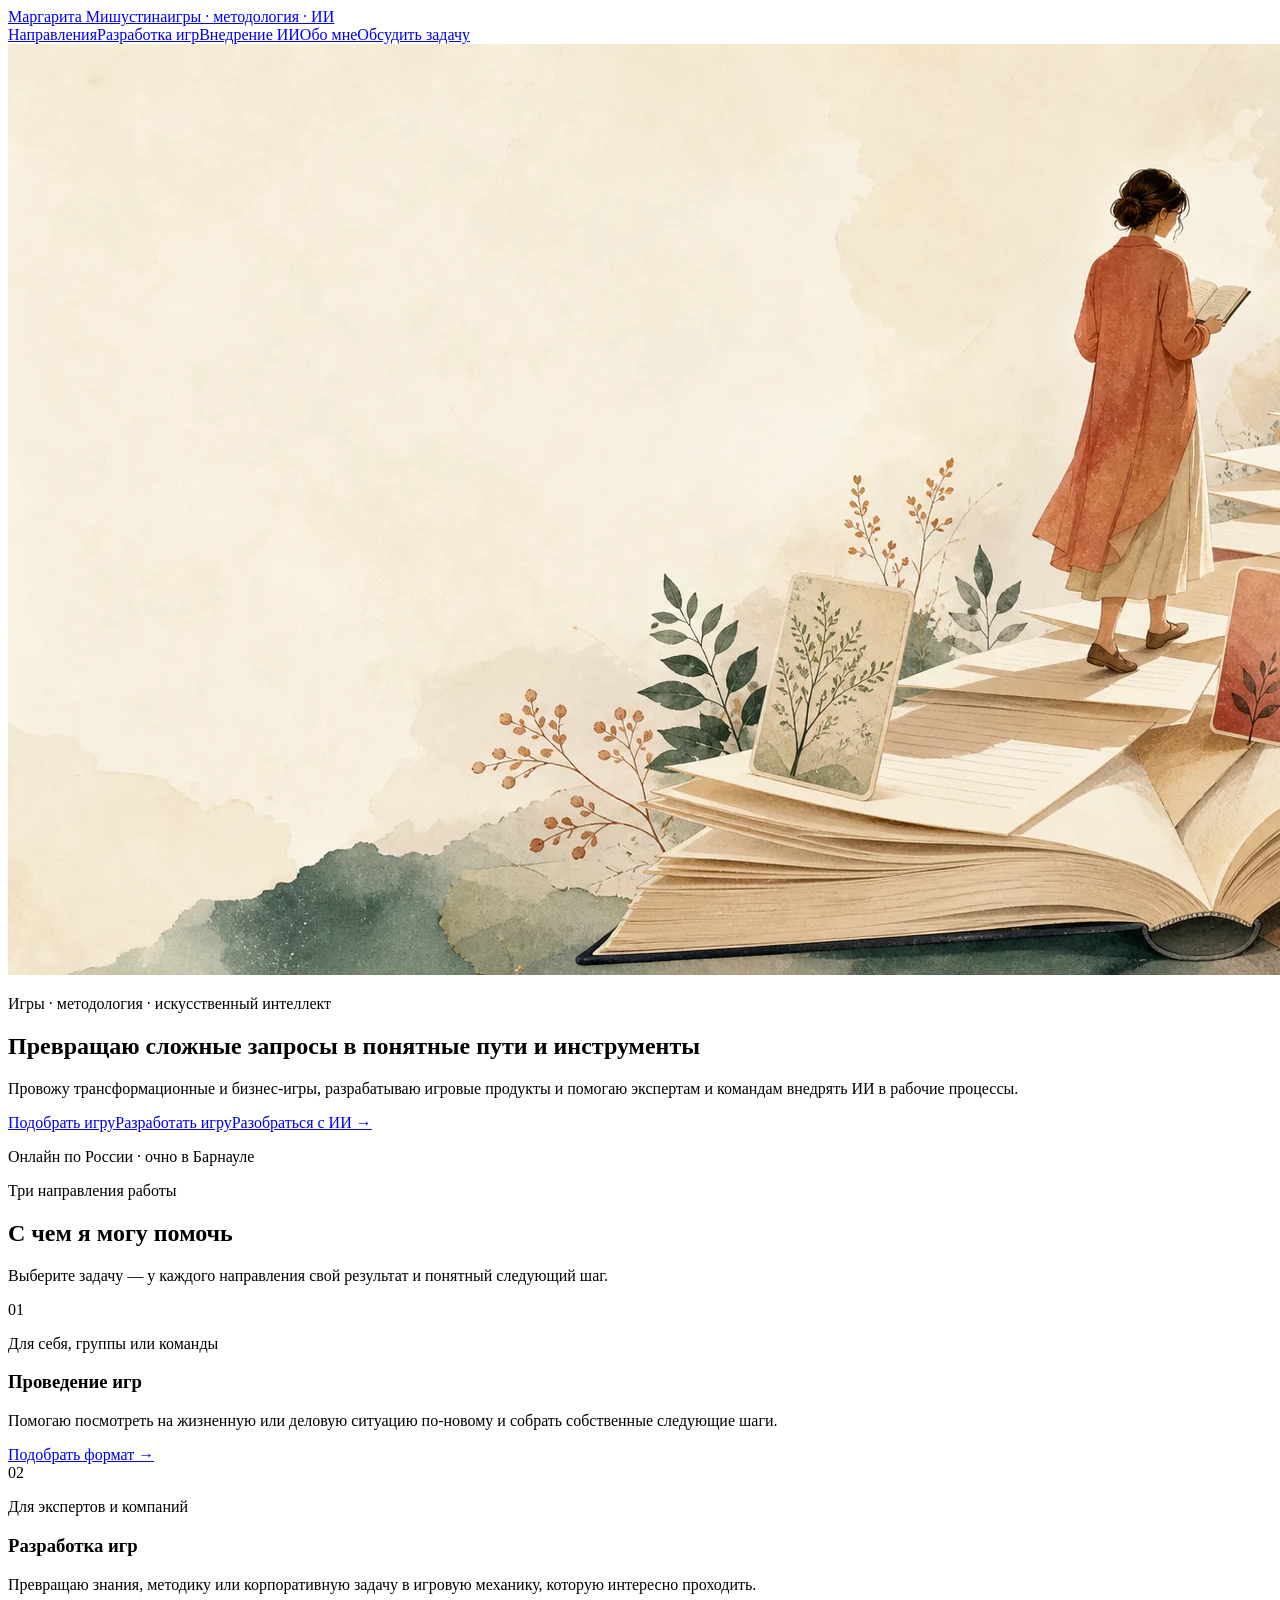
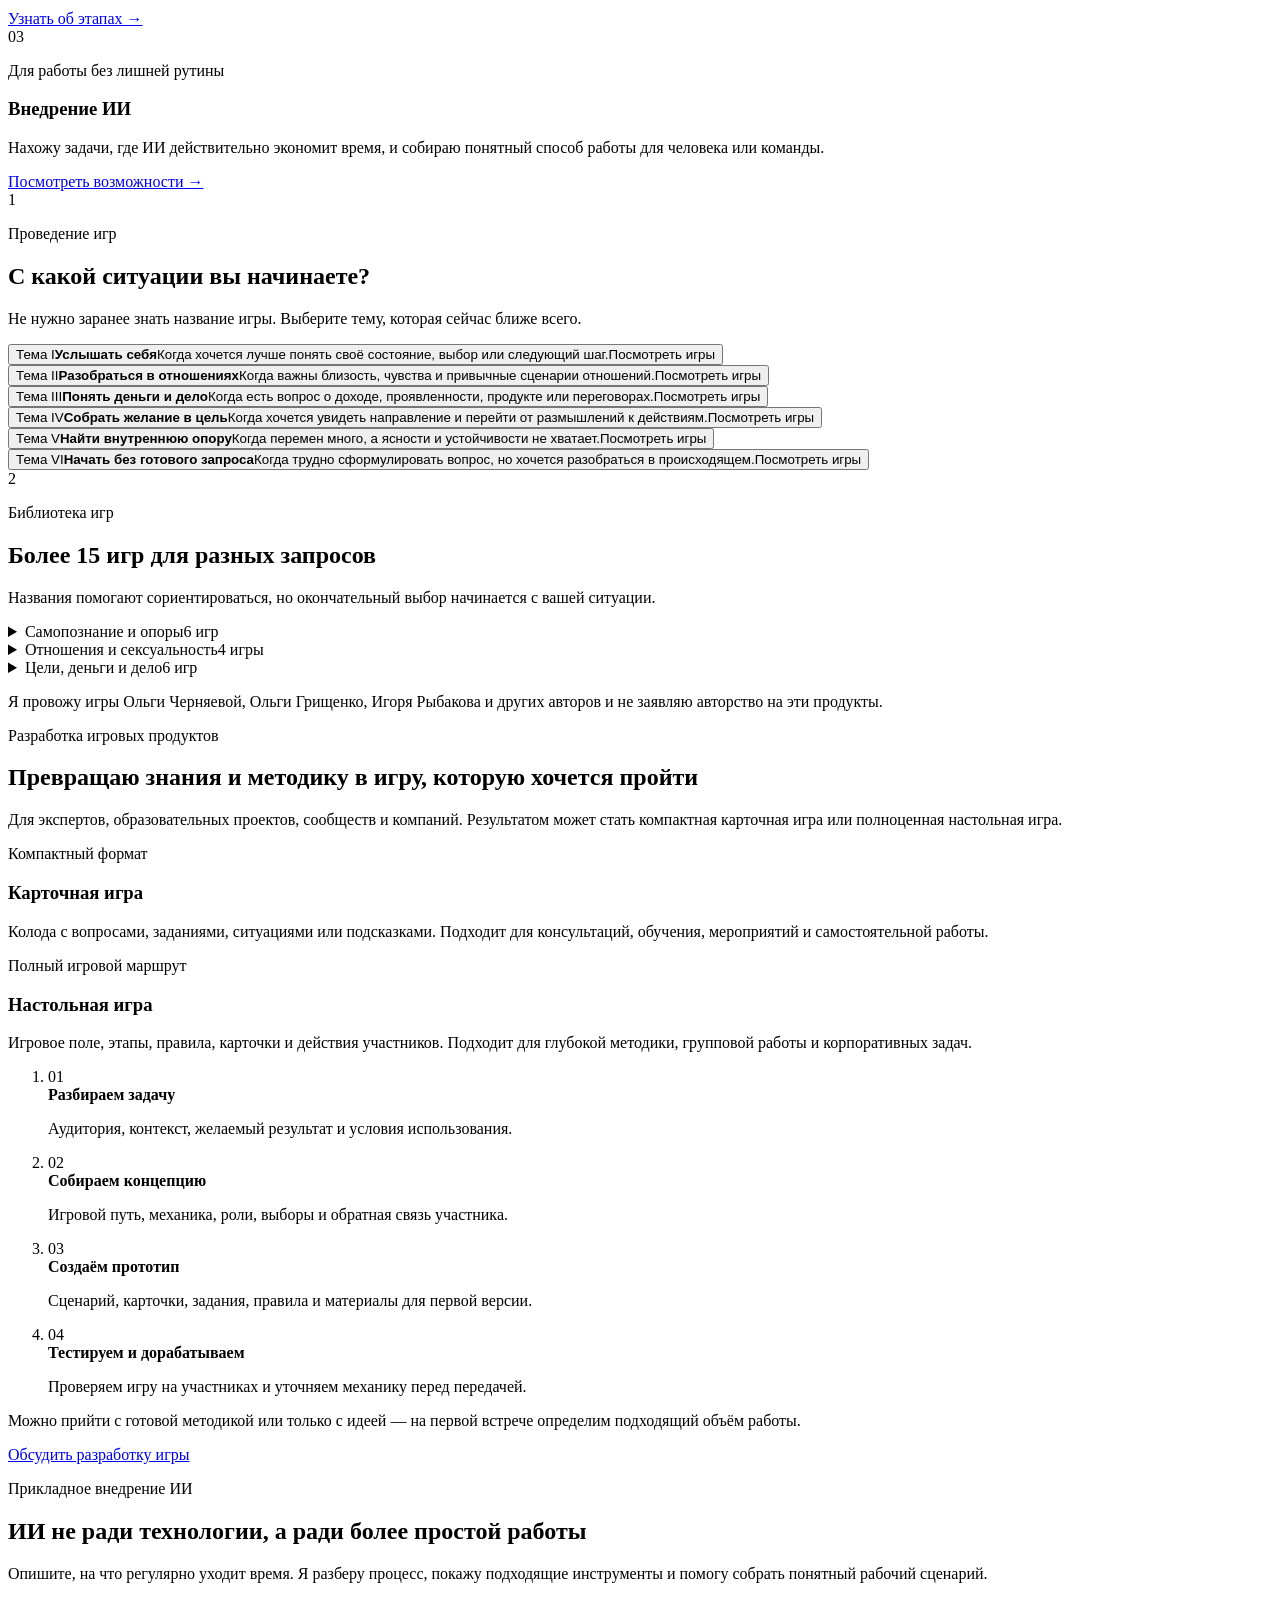
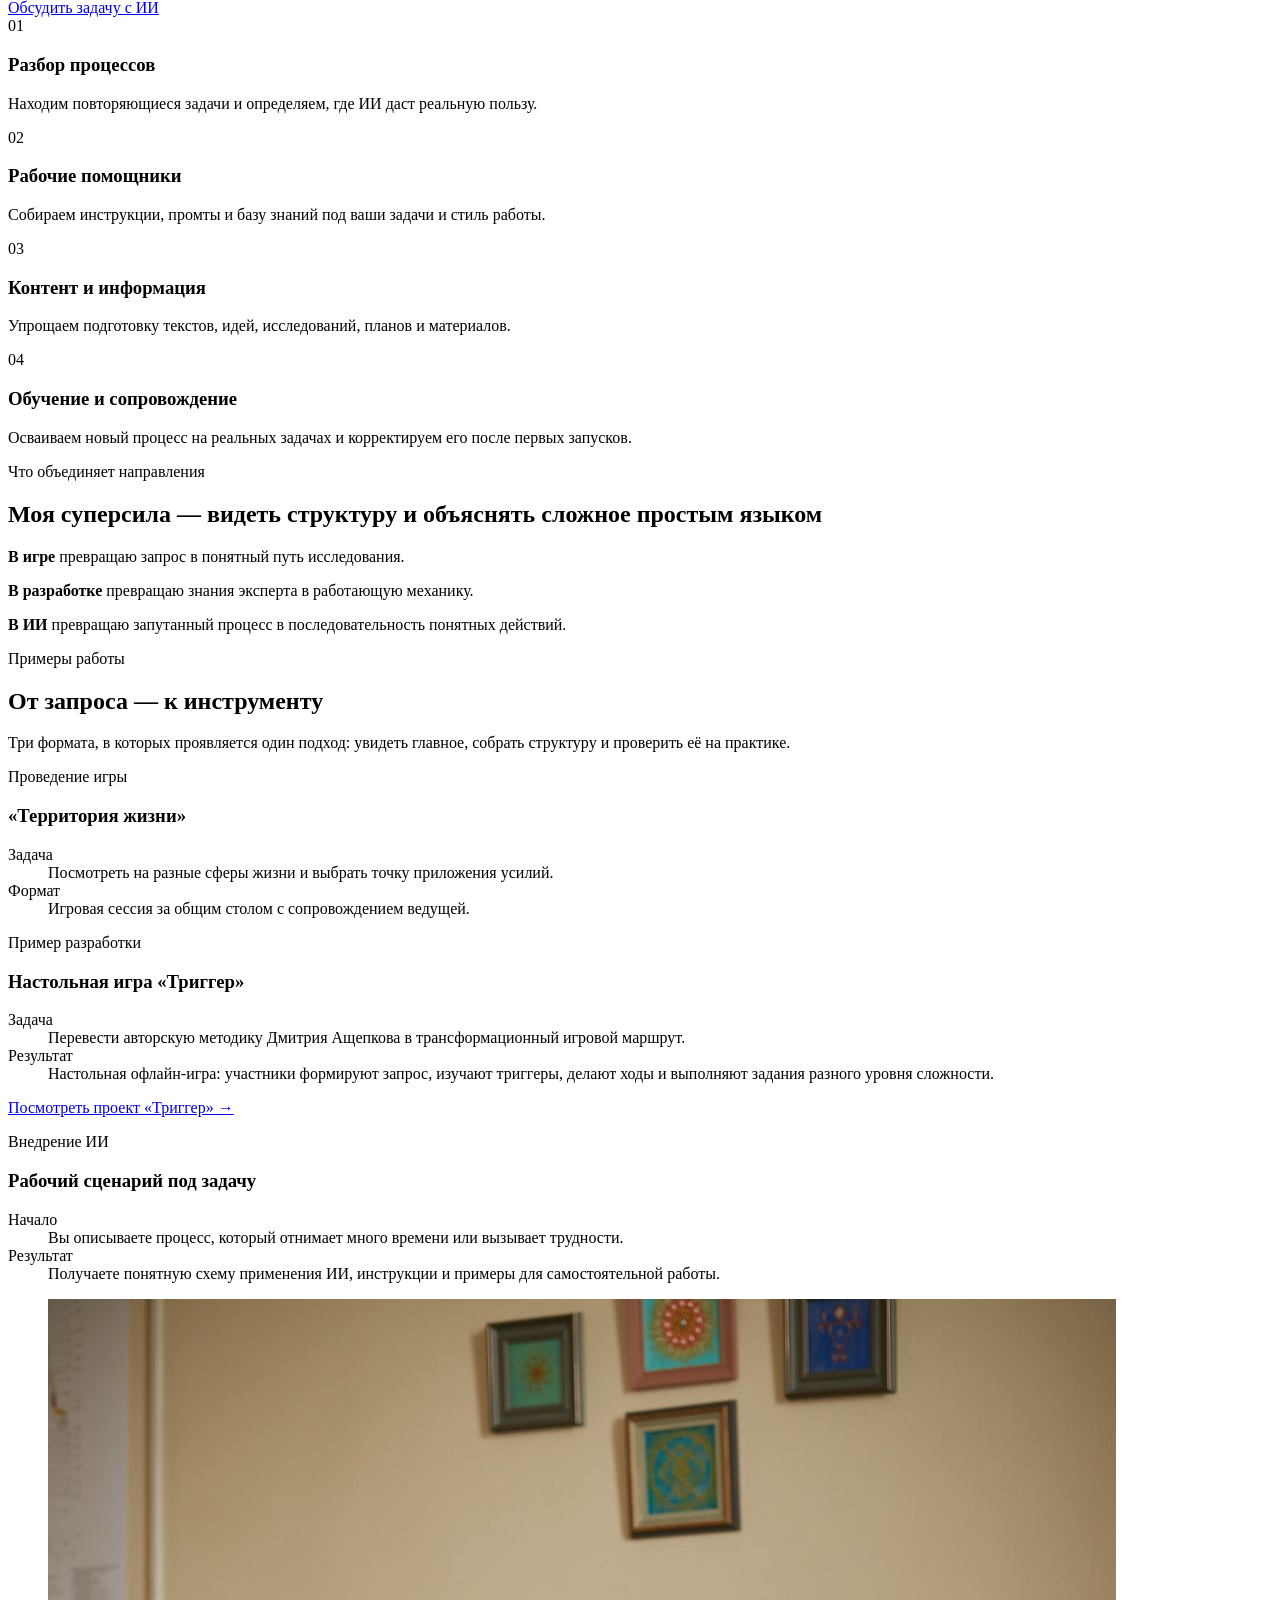
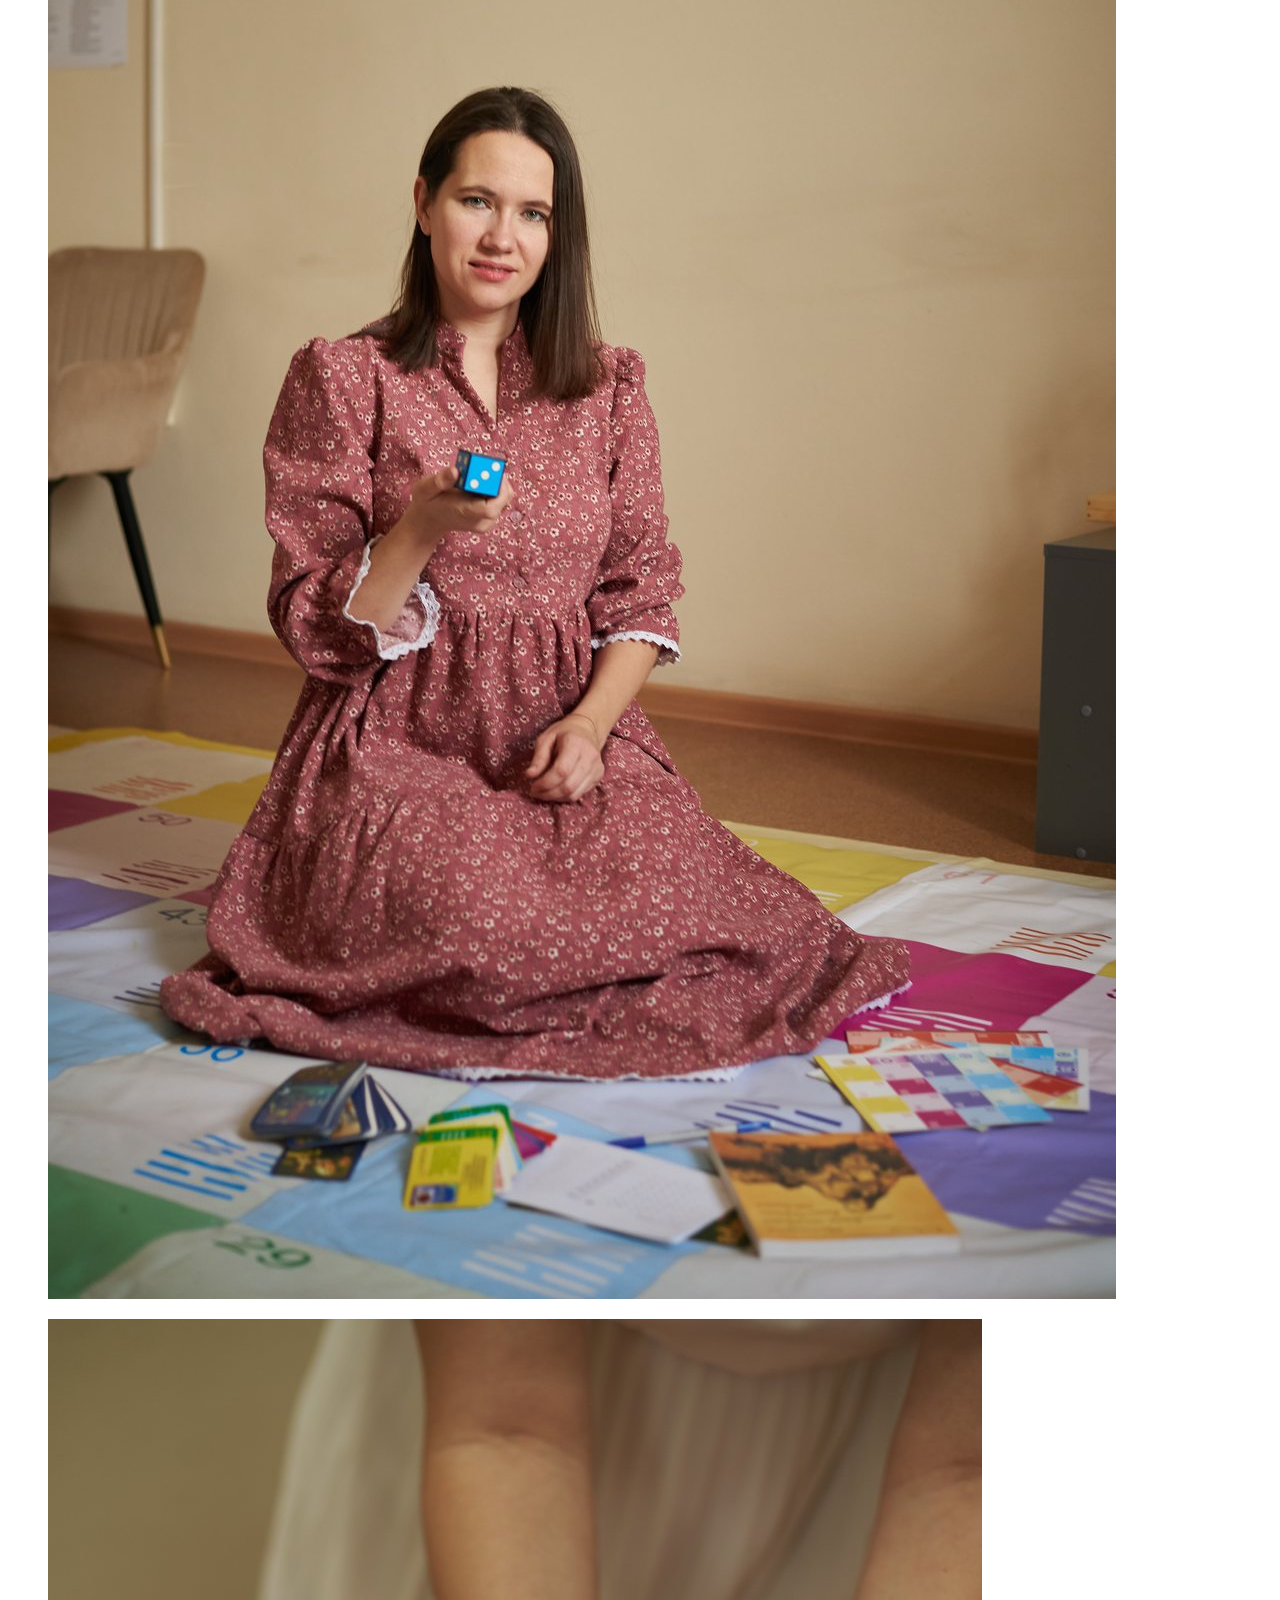
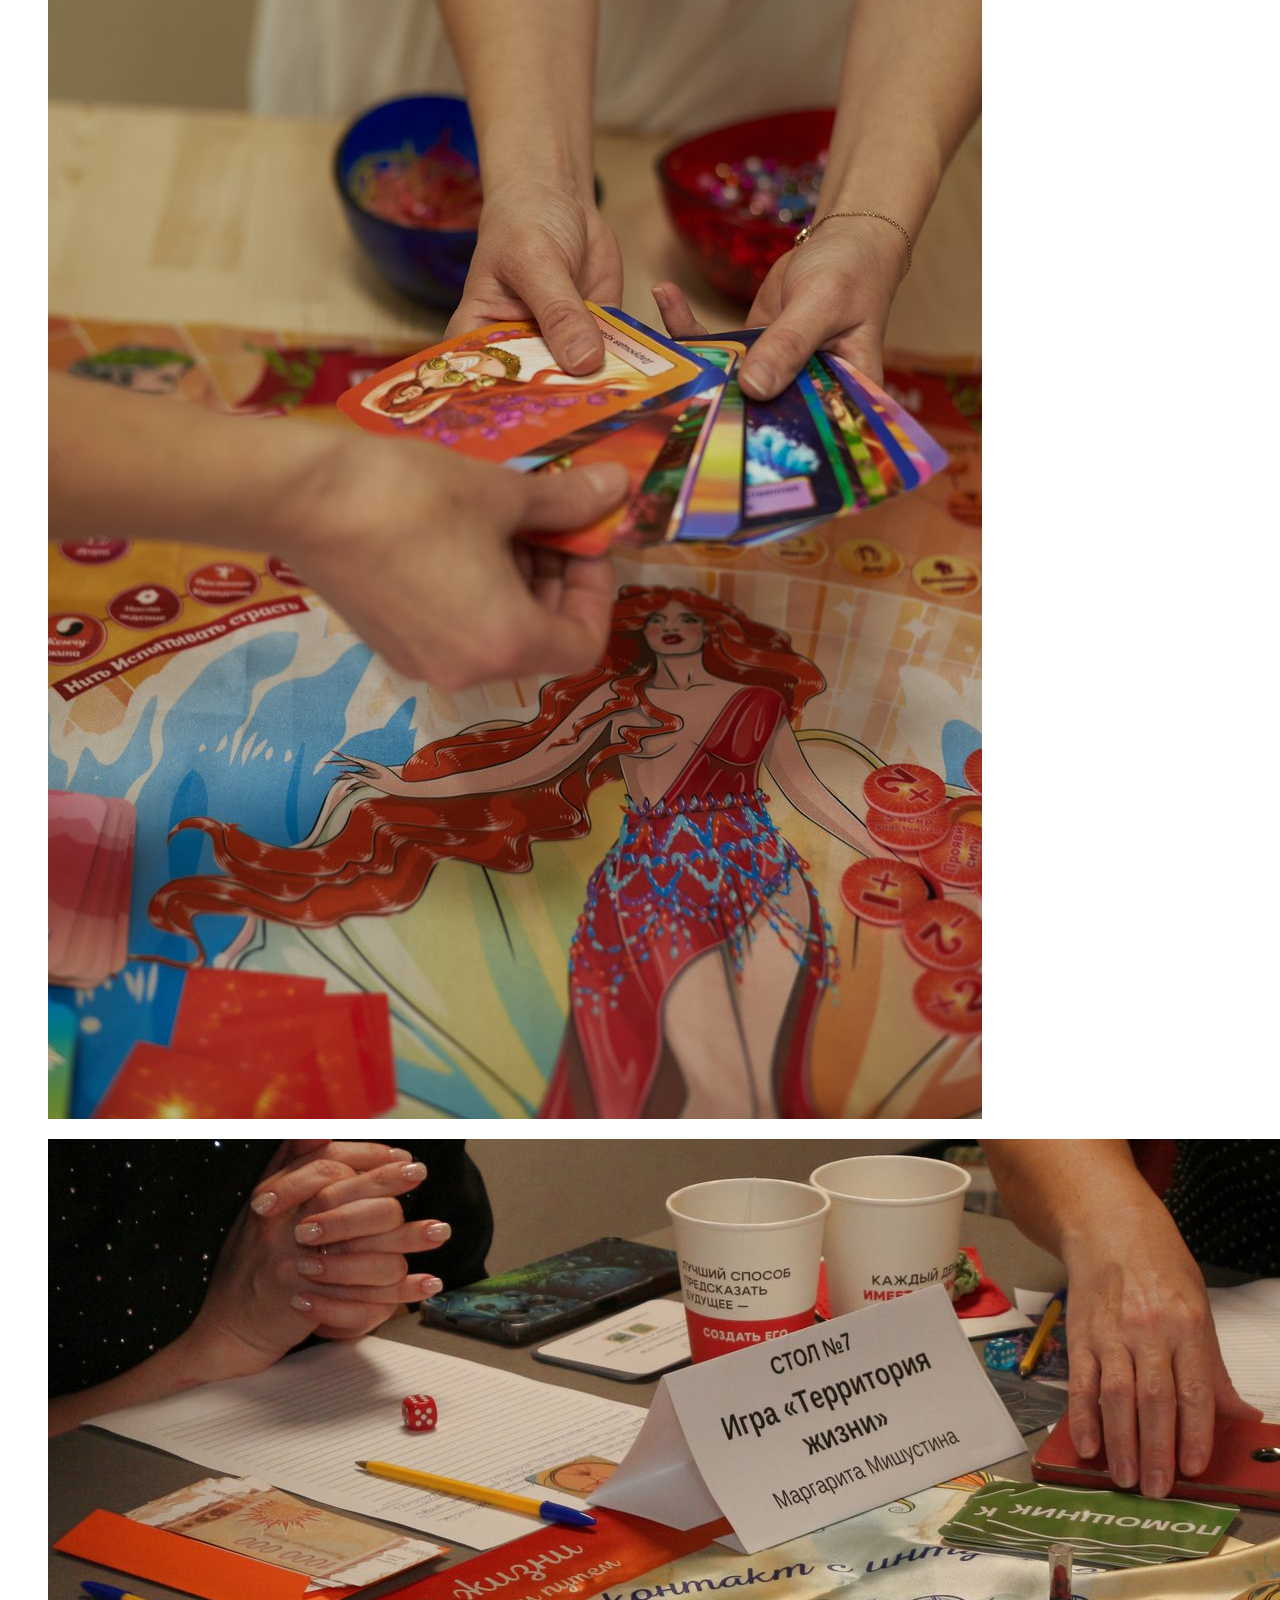
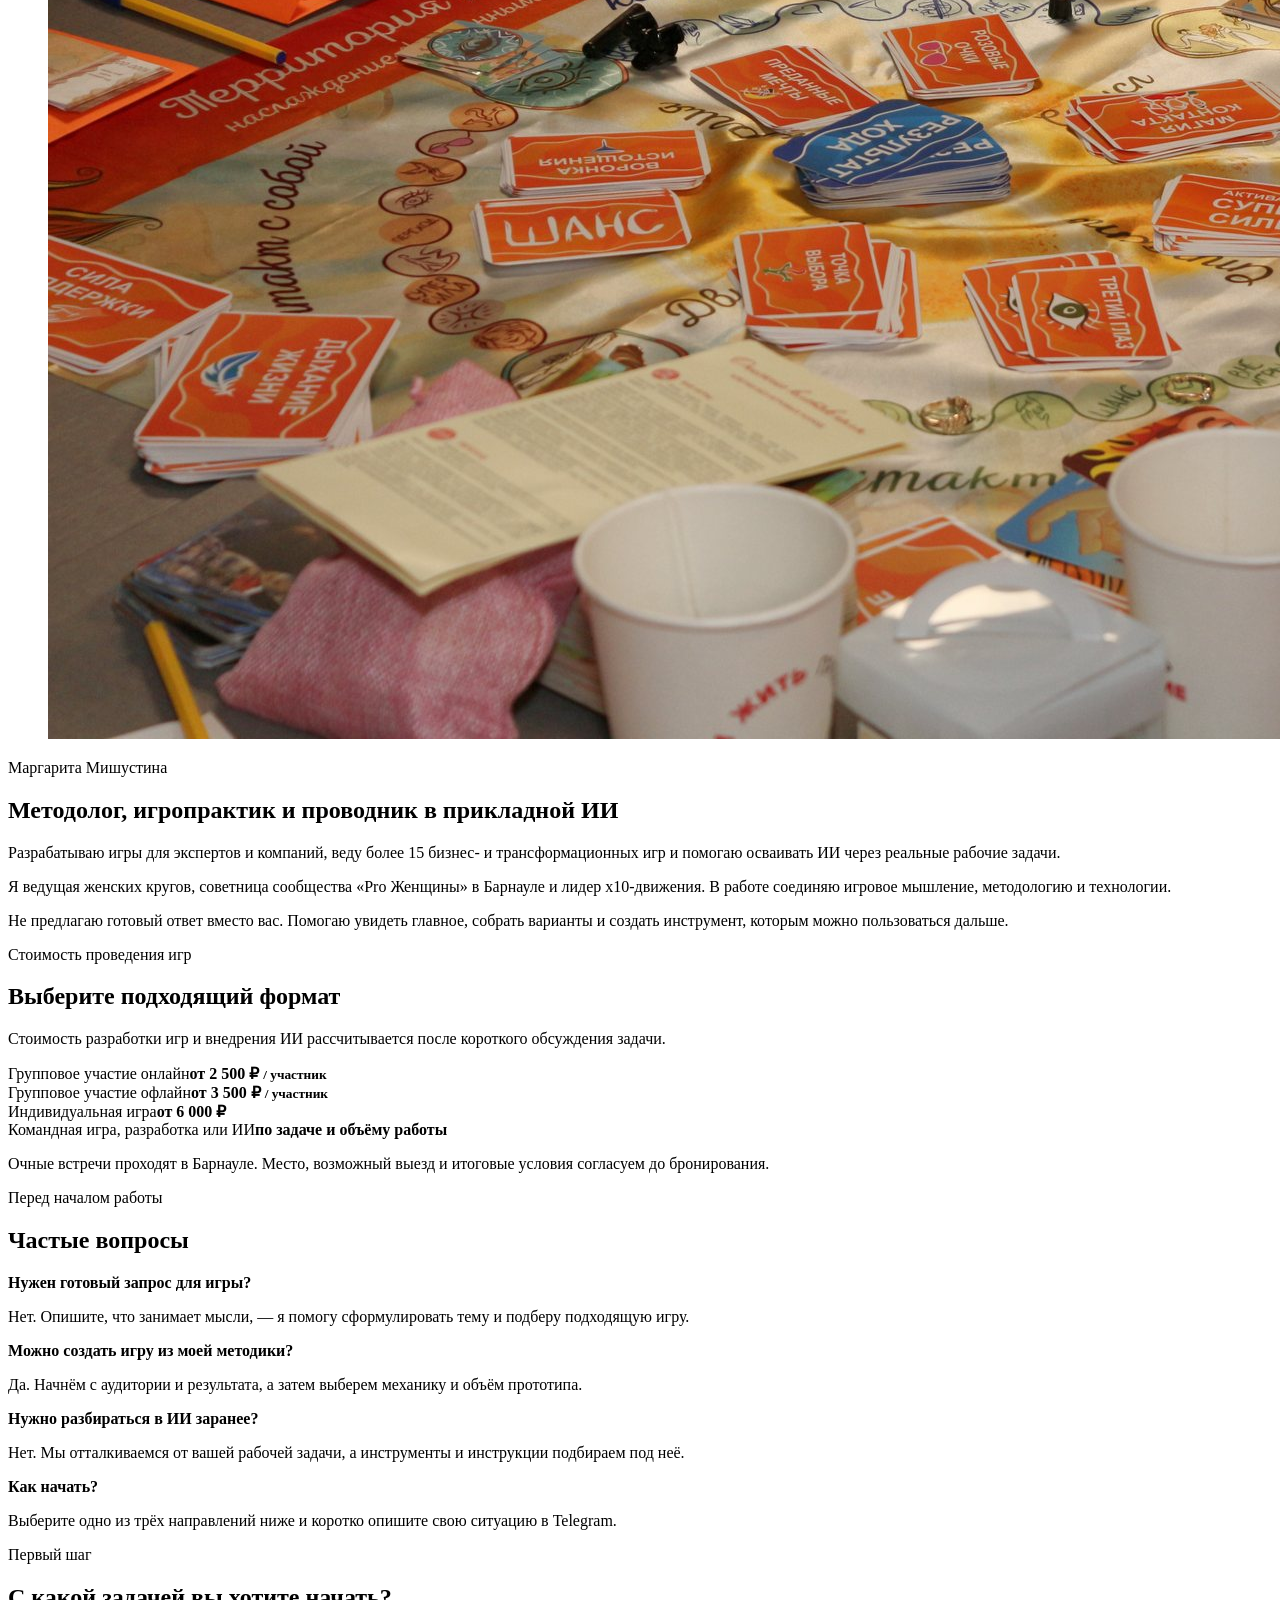
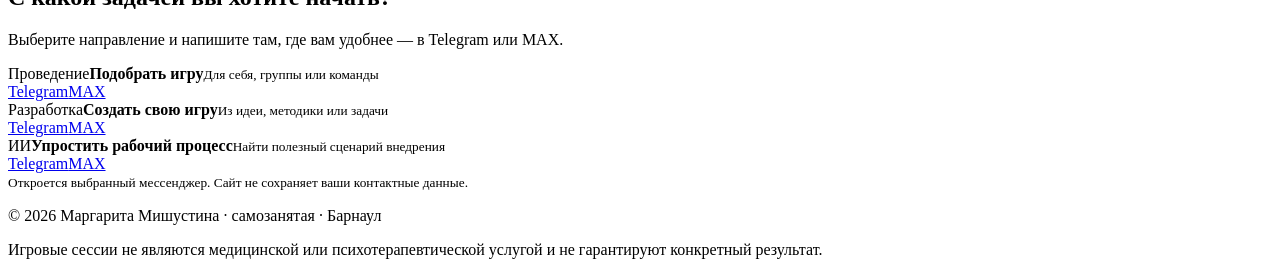
==== commit 528e9781: "Обновлена визитка: игры, разработка, ИИ и MAX" ====
--- a/index.html
+++ b/index.html
@@ -1,2 +1,2 @@
-<!DOCTYPE html><html lang="ru"><head><meta charSet="utf-8"/><meta name="viewport" content="width=device-width, initial-scale=1"/><link rel="preload" as="image" href="/book-journey-hero.webp"/><link rel="preload" as="image" href="/margarita-host.jpg"/><link rel="preload" as="image" href="/game-cards.jpg"/><link rel="preload" as="image" href="/game-session.jpg"/><link rel="stylesheet" href="/assets/index-D-CYMW0j.css" data-rsc-css-href="/assets/index-D-CYMW0j.css" data-precedence="vite-rsc/importer-resources"/><link rel="modulepreload" href="/assets/layout-segment-context-AutBaklV.js" crossorigin=""/><link rel="modulepreload" href="/assets/rolldown-runtime-S-ySWqyJ.js" crossorigin=""/><link rel="modulepreload" href="/assets/index-BfeJKAuk.js" crossorigin=""/><link rel="modulepreload" href="/assets/framework-CXnKph_e.js" crossorigin=""/><link rel="modulepreload" href="/assets/page-DqpF9uf0.js" crossorigin=""/><title>Игры с Маргаритой Мишустиной — онлайн и в Барнауле</title><meta name="description" content="Подберу трансформационную, психологическую или бизнес-игру под ваш запрос и проведу её онлайн или очно в Барнауле."/><script>self.__VINEXT_RSC_PARAMS__={}</script><script>self.__VINEXT_RSC_NAV__={"pathname":"/","searchParams":[]}</script><link rel="modulepreload" href="/assets/index-BfeJKAuk.js" />
-<link rel="icon" href="/favicon.svg" type="image/svg+xml"/><script>document.addEventListener("click",function(e){var a=e.target.closest&&e.target.closest('a[href^="#"]');if(!a)return;var h=a.getAttribute("href"),t=h&&document.getElementById(h.slice(1));if(!t)return;e.preventDefault();e.stopImmediatePropagation();var y=t.getBoundingClientRect().top+window.scrollY;history.replaceState(null,"",h);window.scrollTo(0,y)},true)</script></head><body><header class="site-header"><a class="brand" href="#top" aria-label="На начало страницы">Маргарита Мишустина<span>игры как способ увидеть главное</span></a><nav aria-label="Основная навигация"><a class="nav-link" href="#chapters">Выбрать тему</a><a class="nav-link" href="#author-games">Авторские игры</a><a class="nav-link" href="#about">Ваша ведущая</a><a class="nav-link" href="#prices">Стоимость</a><a class="button button-small" href="#contact">Подобрать игру</a></nav></header><main id="top"><section class="hero" aria-labelledby="hero-title"><img class="hero-illustration" src="/book-journey-hero.webp" alt="Открытая книга превращается в дорогу из страниц и игровых карт"/><div class="hero-copy page-shell"><div><p class="chapter-label">Пролог · игровая сессия с ведущей</p><h1 id="hero-title">Откройте историю, в которой главный герой — вы</h1><p class="hero-lead">Опишите, что сейчас волнует или занимает мысли, — я подберу для вас подходящую трансформационную, психологическую или бизнес-игру.</p><div class="hero-actions"><a class="button" href="#chapters">Выбрать свою главу</a><span>Онлайн по России · очно в Барнауле</span></div></div></div></section><div class="story-path"><section class="chapters page-shell story-section" id="chapters" aria-labelledby="chapters-title"><span class="path-mark" aria-hidden="true">1</span><div class="section-heading narrow"><p class="chapter-label">Глава первая</p><h2 id="chapters-title">С какой главы вы начинаете?</h2><p>Не нужно заранее знать название игры. Выберите ситуацию, которая сейчас ближе всего.</p></div><div class="chapter-grid" aria-label="Темы для выбора игры"><button class="chapter-card" type="button" aria-pressed="true"><span class="chapter-number">Глава <!-- -->I</span><strong>Услышать себя</strong><span>Когда хочется лучше понять своё состояние, выбор или следующий шаг.</span><span class="chapter-action">Глава открыта</span></button><button class="chapter-card" type="button" aria-pressed="false"><span class="chapter-number">Глава <!-- -->II</span><strong>Разобраться в отношениях</strong><span>Когда важны близость, чувства и привычные сценарии отношений.</span><span class="chapter-action">Открыть главу</span></button><button class="chapter-card" type="button" aria-pressed="false"><span class="chapter-number">Глава <!-- -->III</span><strong>Понять деньги и дело</strong><span>Когда есть вопрос о доходе, проявленности, продукте или переговорах.</span><span class="chapter-action">Открыть главу</span></button><button class="chapter-card" type="button" aria-pressed="false"><span class="chapter-number">Глава <!-- -->IV</span><strong>Собрать желание в цель</strong><span>Когда хочется увидеть направление и перейти от размышлений к действиям.</span><span class="chapter-action">Открыть главу</span></button><button class="chapter-card" type="button" aria-pressed="false"><span class="chapter-number">Глава <!-- -->V</span><strong>Найти внутреннюю опору</strong><span>Когда перемен много, а ясности и устойчивости не хватает.</span><span class="chapter-action">Открыть главу</span></button><button class="chapter-card" type="button" aria-pressed="false"><span class="chapter-number">Глава <!-- -->VI</span><strong>Начать без готового запроса</strong><span>Когда трудно сформулировать вопрос, но хочется разобраться в происходящем.</span><span class="chapter-action">Открыть главу</span></button></div><div class="open-page" aria-live="polite"><div class="open-page-copy"><p class="chapter-label">Ваша выбранная глава</p><h3>Услышать себя</h3><p>Когда хочется лучше понять своё состояние, выбор или следующий шаг.</p></div><div class="open-page-games"><p class="small-title">Можно рассмотреть</p><ul><li>Лила Чакра</li><li>Территория жизни</li><li>Подсказки Вселенной</li><li>Про себя</li></ul><a class="text-link" href="#contact">Описать мой запрос →</a></div></div></section><section class="author-games page-shell story-section" id="author-games" aria-labelledby="author-games-title"><span class="path-mark" aria-hidden="true">2</span><div class="section-heading narrow"><p class="chapter-label">Глава вторая</p><h2 id="author-games-title">Две истории, которые я придумала сама</h2><p>В этих играх я собрала свой методологический подход: замечать главное и превращать сложное в понятный игровой путь.</p></div><div class="book-spread"><article class="book-page book-page-left"><p class="game-kicker">Авторская игра · Про себя</p><h3>Как бы вы ответили на просьбу «расскажите о себе»?</h3><p>«Себяшка» помогает внимательнее посмотреть на свои ценности, сильные стороны, таланты и то, что уже поддерживает вас в жизни.</p><h4>Что поможет увидеть игра</h4><ul><li>что для вас действительно важно;</li><li>какие качества и способности хочется проявлять;</li><li>какие шаги могут поддержать желаемые изменения;</li><li>куда хочется двигаться дальше.</li></ul></article><article class="book-page book-page-right"><p class="game-kicker">Авторская игра · Ответ во мне</p><h3>Когда всё вроде хорошо, но внутри остаётся «что-то не так»</h3><p>Для игры не нужен готовый запрос. Через ассоциации и игровые подсказки вы сформулируете тему, которая сейчас наиболее актуальна.</p><h4>Как проходит путешествие</h4><ul><li>выявляем запрос в процессе;</li><li>рассматриваем влияющие обстоятельства;</li><li>собираем возможные шаги к решению;</li><li>фиксируем наблюдения после встречи.</li></ul></article></div><div class="chapter-cta"><p>Не уверены, какая история ваша? Опишите ситуацию — я помогу выбрать.</p><a class="button" href="#contact">Подобрать игру</a></div></section><section class="about-section story-section" id="about" aria-labelledby="about-title"><span class="path-mark" aria-hidden="true">3</span><div class="about-inner page-shell"><div class="photo-story" aria-label="Фотографии с игровых сессий"><figure class="photo-main"><img src="/margarita-host.jpg" alt="Маргарита Мишустина проводит настольную игру"/></figure><figure class="photo-note photo-note-top"><img src="/game-cards.jpg" alt="Выбор карты во время игровой сессии"/></figure><figure class="photo-note photo-note-bottom"><img src="/game-session.jpg" alt="Участники игры за общим столом"/></figure></div><div class="about-copy"><p class="chapter-label light">Глава третья · ваша ведущая</p><h2 id="about-title">Я создаю пространство, где можно исследовать, а не отвечать «правильно»</h2><p>Меня зовут Маргарита Мишустина. Я вечно играющая женщина: разрабатываю игры для экспертов и компаний и веду более 15 бизнес- и трансформационных игр.</p><p>Я методолог и ведущая женских кругов. Быстро вижу главное, соединяю разные подходы и объясняю сложное простым языком. Сейчас я советница сообщества «Pro Женщины» в Барнауле и лидер х10-движения.</p><p class="about-note">Вы сами решаете, чем делиться и насколько глубоко идти в тему. Я объясняю механику, держу структуру и помогаю замечать важное.</p></div></div></section><section class="journey page-shell story-section" aria-labelledby="journey-title"><span class="path-mark" aria-hidden="true">4</span><div class="section-heading narrow"><p class="chapter-label">Глава четвёртая</p><h2 id="journey-title">Как проходит путешествие</h2></div><ol class="journey-steps"><li><span>01</span><div><strong>Вы описываете ситуацию</strong><p>Можно прийти с точным вопросом или просто рассказать, что сейчас происходит.</p></div></li><li><span>02</span><div><strong>Я подбираю игру</strong><p>Предложу один или два варианта и объясню, чем они отличаются.</p></div></li><li><span>03</span><div><strong>Мы встречаемся</strong><p>Онлайн или очно, индивидуально, в группе или бизнес-командой.</p></div></li><li><span>04</span><div><strong>Вы фиксируете свои наблюдения</strong><p>Собираете мысли и возможные следующие шаги, к которым можно вернуться после игры.</p></div></li></ol></section><section class="repertoire page-shell story-section" aria-labelledby="repertoire-title"><span class="path-mark" aria-hidden="true">5</span><div class="section-heading narrow"><p class="chapter-label">Библиотека игр</p><h2 id="repertoire-title">Более 15 игр для разных жизненных и деловых вопросов</h2><p>Названия помогают сориентироваться, но окончательный выбор начинается с вашей ситуации.</p></div><div class="accordion-list"><details open=""><summary>Самопознание и опоры<span>6 игр</span></summary><ul><li>Лила Чакра — настольный и напольный формат</li><li>Территория жизни — онлайн и настольный формат</li><li>Подсказки Вселенной — настольный формат</li><li>Котики-пледики — настольный формат</li><li>Про себя — авторская игра</li><li>Ответ во мне — авторская игра</li></ul></details><details><summary>Отношения и сексуальность<span>4 игры</span></summary><ul><li>Пробуждение Афродиты — настольный формат</li><li>Сексуальность — энергия жизни — онлайн-формат</li><li>Похитители сердец — онлайн и настольный формат</li><li>Страшные сказки — онлайн и настольный формат</li></ul></details><details><summary>Цели, деньги и дело<span>6 игр</span></summary><ul><li>Карта желаний: сказочный метод — онлайн и настольный формат</li><li>Богатство рода — онлайн-формат</li><li>Территория денег — онлайн-формат</li><li>Фабрика впечатлений — онлайн и настольный формат</li><li>Предвкушение — онлайн и настольный формат</li><li>Игра на миллиард — настольный формат</li></ul></details></div><p class="authors-note">В моём репертуаре есть игры Ольги Черняевой, Ольги Грищенко, Игоря Рыбакова и других авторов. Я провожу игровые сессии и не заявляю авторство на эти продукты.</p></section><section class="prices story-section" id="prices" aria-labelledby="prices-title"><span class="path-mark" aria-hidden="true">6</span><div class="page-shell"><div class="section-heading narrow"><p class="chapter-label">Глава о формате</p><h2 id="prices-title">Стоимость участия</h2><p>Точная стоимость зависит от выбранной игры, формата и количества участников.</p></div><div class="price-table"><div class="price-row"><span>Групповое участие онлайн</span><strong>от 2 500 ₽ <small>/ участник</small></strong></div><div class="price-row"><span>Групповое участие офлайн</span><strong>от 3 500 ₽ <small>/ участник</small></strong></div><div class="price-row"><span>Индивидуальная игра</span><strong>от 6 000 ₽</strong></div><div class="price-row price-row-business"><span>Бизнес-игра для команды</span><strong>рассчитывается индивидуально</strong></div></div><p class="price-note">Очные встречи проходят в Барнауле. Место, возможный выезд и итоговые условия согласуем до бронирования.</p></div></section><section class="faq page-shell story-section" aria-labelledby="faq-title"><span class="path-mark" aria-hidden="true">7</span><div class="section-heading narrow"><p class="chapter-label">Перед первой страницей</p><h2 id="faq-title">Что важно знать до игры</h2></div><div class="faq-list"><div><strong>Нужен готовый запрос?</strong><p>Нет. Опишите, что занимает мысли, — я помогу сформулировать тему и подберу подходящую игру.</p></div><div><strong>Нужно рассказывать личное?</strong><p>Только то, чем вы готовы делиться. Уровень открытости выбираете вы.</p></div><div><strong>Можно провести игру для команды?</strong><p>Да. Расскажите о составе команды и задаче — я предложу формат и рассчитаю стоимость.</p></div><div><strong>Как забронировать дату?</strong><p>Напишите мне в Telegram. Мы обсудим запрос, формат, стоимость и подходящее время.</p></div></div></section></div><section class="contact-section" id="contact" aria-labelledby="contact-title"><div class="page-shell contact-inner"><p class="chapter-label light">Эпилог, который становится началом</p><h2 id="contact-title">Какую историю вы хотите увидеть по-новому?</h2><p>Опишите вашу ситуацию — я подберу для вас подходящую игру и уточню свободные даты.</p><a class="button button-light" href="https://t.me/margomishustina" target="_blank" rel="noreferrer">Написать в Telegram</a><p class="message-example">Можно написать: «Хочу подобрать игру. Сейчас меня волнует…»</p><small>Откроется Telegram @margomishustina. Сайт не сохраняет ваши контактные данные.</small></div></section></main><footer class="site-footer page-shell"><p>© 2026 Маргарита Мишустина · самозанятая · Барнаул</p><p>Игровая сессия не является медицинской или психотерапевтической услугой и не гарантирует конкретный результат.</p></footer><script id="_R_">import("/assets/index-BfeJKAuk.js")</script></body></html><script>self.__VINEXT_RSC_CHUNKS__=self.__VINEXT_RSC_CHUNKS__||[];self.__VINEXT_RSC_CHUNKS__.push("2:I[\"8a1c26e77cc3\",[],\"Children\",1]\n3:I[\"e562e7309659\",[],\"LayoutSegmentProvider\",1]\n4:I[\"8a1c26e77cc3\",[],\"Slot\",1]\n5:I[\"d041429ec63f\",[],\"RedirectBoundary\",1]\n:HL[\"/assets/index-D-CYMW0j.css\",\"style\"]\n0:{\"__route\":\"route:/\",\"__interceptionContext\":null,\"__layoutIds\":[\"layout:/\"],\"__rootLayout\":\"/\",\"page:/\":\"$L1\",\"layout:/\":[[[[\"$\",\"link\",\"css:/assets/index-D-CYMW0j.css\",{\"rel\":\"stylesheet\",\"precedence\":\"vite-rsc/importer-resources\",\"href\":\"/assets/index-D-CYMW0j.css\",\"data-rsc-css-href\":\"/assets/index-D-CYMW0j.css\"}],\"$undefined\"],[\"$\",\"html\",null,{\"lang\":\"ru\",\"children\":[\"$\",\"body\",null,{\"children\":[\"$\",\"$L2\",null,{}]}]}]],null],\"route:/\":[[[\"$\",\"meta\",null,{\"charSet\":\"utf-8\"}],[[\"$\",\"title\",\"0\",{\"children\":\"Игры с Маргаритой Мишустиной — онлайн и в Барнауле\"}],[\"$\",\"meta\",\"1\",{\"name\":\"description\",\"content\":\"Подберу трансформационную, психологическую или бизнес-игру под ваш запрос и проведу её онлайн или очно в Барнауле.\"}]],[[\"$\",\"meta\",\"0\",{\"name\":\"viewport\",\"content\":\"width=device-width, initial-scale=1\"}]]],[\"$\",\"$L3\",null,{\"segmentMap\":{\"children\":[]},\"children\":[\"$\",\"$L4\",null,{\"id\":\"layout:/\",\"parallelSlots\":\"$undefined\",\"children\":[\"$\",\"$L5\",null,{\"children\":[\"$\",\"$L3\",null,{\"segmentMap\":{\"children\":[]},\"children\":[\"$\",\"$L4\",null,{\"id\":\"page:/\"}]}]}]}]}]],\"__layoutFlags\":{\"layout:/\":\"s\"},\"__artifactCompatibility\":{\"schemaVersion\":1,\"graphVersion\":\"app-route-graph:4uhn5s1wvoptc\",\"deploymentVersion\":\"29369c2a-d65e-43e0-974d-687aab27dd10\",\"appElementsSchemaVersion\":1,\"rscPayloadSchemaVersion\":1,\"rootBoundaryId\":\"/\",\"renderEpoch\":null}}\n")</script><script>self.__VINEXT_RSC_CHUNKS__=self.__VINEXT_RSC_CHUNKS__||[];self.__VINEXT_RSC_CHUNKS__.push("6:I[\"6efdf509a785\",[],\"default\",1]\n1:[\"$\",\"$L6\",null,{\"params\":\"$@7\",\"searchParams\":\"$@8\"}]\n")</script><script>self.__VINEXT_RSC_CHUNKS__=self.__VINEXT_RSC_CHUNKS__||[];self.__VINEXT_RSC_CHUNKS__.push("7:{}\n8:{}\n")</script><script>self.__VINEXT_RSC_DONE__=true</script>
+<!DOCTYPE html><html lang="ru"><head><meta charSet="utf-8"/><meta name="viewport" content="width=device-width, initial-scale=1"/><link rel="preload" as="image" href="/book-journey-hero.webp"/><link rel="preload" as="image" href="/margarita-host.jpg"/><link rel="preload" as="image" href="/game-cards.jpg"/><link rel="preload" as="image" href="/game-session.jpg"/><link rel="stylesheet" href="/assets/index-fb0M1pHc.css" data-rsc-css-href="/assets/index-fb0M1pHc.css" data-precedence="vite-rsc/importer-resources"/><link rel="modulepreload" href="/assets/layout-segment-context-DkWrZLz1.js" crossorigin=""/><link rel="modulepreload" href="/assets/rolldown-runtime-S-ySWqyJ.js" crossorigin=""/><link rel="modulepreload" href="/assets/index-B-ij5mkE.js" crossorigin=""/><link rel="modulepreload" href="/assets/framework-CXnKph_e.js" crossorigin=""/><link rel="modulepreload" href="/assets/page-Cs5qOGQu.js" crossorigin=""/><title>Маргарита Мишустина — проведение и разработка игр, внедрение ИИ</title><meta name="description" content="Проведение трансформационных и бизнес-игр, разработка игровых продуктов и прикладное внедрение ИИ. Онлайн по России и очно в Барнауле."/><meta property="og:title" content="Маргарита Мишустина — игры, методология и ИИ"/><meta property="og:description" content="Проведение и разработка игр, прикладное внедрение ИИ для экспертов и команд."/><meta property="og:url" content="https://margoagent.github.io/"/><meta property="og:type" content="website"/><meta property="og:locale" content="ru_RU"/><meta property="og:image" content="https://margoagent.github.io/og.png"/><meta property="og:image:width" content="1792"/><meta property="og:image:height" content="937"/><meta property="og:image:alt" content="Маргарита Мишустина — игры, методология и ИИ"/><meta name="twitter:card" content="summary_large_image"/><meta name="twitter:title" content="Маргарита Мишустина — игры, методология и ИИ"/><meta name="twitter:description" content="Проведение и разработка игр, прикладное внедрение ИИ для экспертов и команд."/><meta name="twitter:image" content="https://margoagent.github.io/og.png"/><script>self.__VINEXT_RSC_PARAMS__={}</script><script>self.__VINEXT_RSC_NAV__={"pathname":"/","searchParams":[]}</script><link rel="modulepreload" href="/assets/index-B-ij5mkE.js" />
+<link rel="icon" href="/favicon.svg" type="image/svg+xml"/></head><body><header class="site-header"><a class="brand" href="#top" aria-label="На начало страницы">Маргарита Мишустина<span>игры · методология · ИИ</span></a><nav aria-label="Основная навигация"><a class="nav-link" href="#services">Направления</a><a class="nav-link" href="#game-development">Разработка игр</a><a class="nav-link" href="#ai">Внедрение ИИ</a><a class="nav-link" href="#about">Обо мне</a><a class="button button-small" href="#contact">Обсудить задачу</a></nav></header><main id="top"><section class="hero hero-business" aria-labelledby="hero-title"><img class="hero-illustration" src="/book-journey-hero.webp" alt="Открытая книга превращается в дорогу из страниц и игровых карт"/><div class="hero-copy page-shell"><div><p class="chapter-label">Игры · методология · искусственный интеллект</p><h1 id="hero-title">Превращаю сложные запросы в понятные пути и инструменты</h1><p class="hero-lead">Провожу трансформационные и бизнес-игры, разрабатываю игровые продукты и помогаю экспертам и командам внедрять ИИ в рабочие процессы.</p><div class="hero-actions hero-actions-three"><a class="button" href="#games">Подобрать игру</a><a class="button button-outline" href="#game-development">Разработать игру</a><a class="text-link" href="#ai">Разобраться с ИИ →</a></div><p class="hero-location">Онлайн по России · очно в Барнауле</p></div></div></section><section class="services page-shell" id="services" aria-labelledby="services-title"><div class="section-heading narrow"><p class="chapter-label">Три направления работы</p><h2 id="services-title">С чем я могу помочь</h2><p>Выберите задачу — у каждого направления свой результат и понятный следующий шаг.</p></div><div class="service-grid"><article class="service-card service-card-games"><span class="service-index">01</span><p class="small-title">Для себя, группы или команды</p><h3>Проведение игр</h3><p>Помогаю посмотреть на жизненную или деловую ситуацию по-новому и собрать собственные следующие шаги.</p><a class="text-link" href="#games">Подобрать формат →</a></article><article class="service-card service-card-development"><span class="service-index">02</span><p class="small-title">Для экспертов и компаний</p><h3>Разработка игр</h3><p>Превращаю знания, методику или корпоративную задачу в игровую механику, которую интересно проходить.</p><a class="text-link" href="#game-development">Узнать об этапах →</a></article><article class="service-card service-card-ai"><span class="service-index">03</span><p class="small-title">Для работы без лишней рутины</p><h3>Внедрение ИИ</h3><p>Нахожу задачи, где ИИ действительно экономит время, и собираю понятный способ работы для человека или команды.</p><a class="text-link" href="#ai">Посмотреть возможности →</a></article></div></section><div class="story-path"><section class="chapters page-shell story-section" id="games" aria-labelledby="chapters-title"><span class="path-mark" aria-hidden="true">1</span><div class="section-heading narrow"><p class="chapter-label">Проведение игр</p><h2 id="chapters-title">С какой ситуации вы начинаете?</h2><p>Не нужно заранее знать название игры. Выберите тему, которая сейчас ближе всего.</p></div><div class="chapter-grid" aria-label="Темы для выбора игры"><div class="chapter-item"><button class="chapter-card" type="button" aria-pressed="false"><span class="chapter-number">Тема <!-- -->I</span><strong>Услышать себя</strong><span>Когда хочется лучше понять своё состояние, выбор или следующий шаг.</span><span class="chapter-action">Посмотреть игры</span></button></div><div class="chapter-item"><button class="chapter-card" type="button" aria-pressed="false"><span class="chapter-number">Тема <!-- -->II</span><strong>Разобраться в отношениях</strong><span>Когда важны близость, чувства и привычные сценарии отношений.</span><span class="chapter-action">Посмотреть игры</span></button></div><div class="chapter-item"><button class="chapter-card" type="button" aria-pressed="false"><span class="chapter-number">Тема <!-- -->III</span><strong>Понять деньги и дело</strong><span>Когда есть вопрос о доходе, проявленности, продукте или переговорах.</span><span class="chapter-action">Посмотреть игры</span></button></div><div class="chapter-item"><button class="chapter-card" type="button" aria-pressed="false"><span class="chapter-number">Тема <!-- -->IV</span><strong>Собрать желание в цель</strong><span>Когда хочется увидеть направление и перейти от размышлений к действиям.</span><span class="chapter-action">Посмотреть игры</span></button></div><div class="chapter-item"><button class="chapter-card" type="button" aria-pressed="false"><span class="chapter-number">Тема <!-- -->V</span><strong>Найти внутреннюю опору</strong><span>Когда перемен много, а ясности и устойчивости не хватает.</span><span class="chapter-action">Посмотреть игры</span></button></div><div class="chapter-item"><button class="chapter-card" type="button" aria-pressed="false"><span class="chapter-number">Тема <!-- -->VI</span><strong>Начать без готового запроса</strong><span>Когда трудно сформулировать вопрос, но хочется разобраться в происходящем.</span><span class="chapter-action">Посмотреть игры</span></button></div></div></section><section class="repertoire page-shell story-section" aria-labelledby="repertoire-title"><span class="path-mark" aria-hidden="true">2</span><div class="section-heading narrow"><p class="chapter-label">Библиотека игр</p><h2 id="repertoire-title">Более 15 игр для разных запросов</h2><p>Названия помогают сориентироваться, но окончательный выбор начинается с вашей ситуации.</p></div><div class="accordion-list"><details><summary>Самопознание и опоры<span>6 игр</span></summary><ul><li>Лила Чакра — настольный и напольный формат</li><li>Территория жизни — онлайн и настольный формат</li><li>Подсказки Вселенной — настольный формат</li><li>Котики-пледики — настольный формат</li><li>Про себя — авторская игра</li><li>Ответ во мне — авторская игра</li></ul></details><details><summary>Отношения и сексуальность<span>4 игры</span></summary><ul><li>Пробуждение Афродиты — настольный формат</li><li>Сексуальность — энергия жизни — онлайн-формат</li><li>Похитители сердец — онлайн и настольный формат</li><li>Страшные сказки — онлайн и настольный формат</li></ul></details><details><summary>Цели, деньги и дело<span>6 игр</span></summary><ul><li>Карта желаний: сказочный метод — онлайн и настольный формат</li><li>Богатство рода — онлайн-формат</li><li>Территория денег — онлайн-формат</li><li>Фабрика впечатлений — онлайн и настольный формат</li><li>Предвкушение — онлайн и настольный формат</li><li>Игра на миллиард — настольный формат</li></ul></details></div><p class="authors-note">Я провожу игры Ольги Черняевой, Ольги Грищенко, Игоря Рыбакова и других авторов и не заявляю авторство на эти продукты.</p></section></div><section class="development-section story-section" id="game-development" aria-labelledby="development-title"><div class="page-shell"><div class="section-heading narrow"><p class="chapter-label light">Разработка игровых продуктов</p><h2 id="development-title">Превращаю знания и методику в игру, которую хочется пройти</h2><p>Для экспертов, образовательных проектов, сообществ и компаний. Результатом может стать компактная карточная игра или полноценная настольная игра.</p></div><div class="game-format-grid" aria-label="Варианты разработки игры"><article><p class="small-title">Компактный формат</p><h3>Карточная игра</h3><p>Колода с вопросами, заданиями, ситуациями или подсказками. Подходит для консультаций, обучения, мероприятий и самостоятельной работы.</p></article><article><p class="small-title">Полный игровой маршрут</p><h3>Настольная игра</h3><p>Игровое поле, этапы, правила, карточки и действия участников. Подходит для глубокой методики, групповой работы и корпоративных задач.</p></article></div><ol class="development-steps"><li><span>01</span><div><strong>Разбираем задачу</strong><p>Аудитория, контекст, желаемый результат и условия использования.</p></div></li><li><span>02</span><div><strong>Собираем концепцию</strong><p>Игровой путь, механика, роли, выборы и обратная связь участника.</p></div></li><li><span>03</span><div><strong>Создаём прототип</strong><p>Сценарий, карточки, задания, правила и материалы для первой версии.</p></div></li><li><span>04</span><div><strong>Тестируем и дорабатываем</strong><p>Проверяем игру на участниках и уточняем механику перед передачей.</p></div></li></ol><div class="development-cta"><p>Можно прийти с готовой методикой или только с идеей — на первой встрече определим подходящий объём работы.</p><a class="button button-light" href="#contact">Обсудить разработку игры</a></div></div></section><section class="ai-section story-section" id="ai" aria-labelledby="ai-title"><div class="ai-inner page-shell"><div class="ai-intro"><p class="chapter-label">Прикладное внедрение ИИ</p><h2 id="ai-title">ИИ не ради технологии, а ради более простой работы</h2><p>Опишите, на что регулярно уходит время. Я разберу процесс, покажу подходящие инструменты и помогу собрать понятный рабочий сценарий.</p><a class="button" href="#contact">Обсудить задачу с ИИ</a></div><div class="ai-capabilities" aria-label="Возможности внедрения ИИ"><article><span>01</span><div><h3>Разбор процессов</h3><p>Находим повторяющиеся задачи и определяем, где ИИ даст реальную пользу.</p></div></article><article><span>02</span><div><h3>Рабочие помощники</h3><p>Собираем инструкции, промты и базу знаний под ваши задачи и стиль работы.</p></div></article><article><span>03</span><div><h3>Контент и информация</h3><p>Упрощаем подготовку текстов, идей, исследований, планов и материалов.</p></div></article><article><span>04</span><div><h3>Обучение и сопровождение</h3><p>Осваиваем новый процесс на реальных задачах и корректируем его после первых запусков.</p></div></article></div></div></section><section class="method-bridge page-shell" aria-labelledby="method-title"><p class="chapter-label">Что объединяет направления</p><h2 id="method-title">Моя суперсила — видеть структуру и объяснять сложное простым языком</h2><div class="bridge-grid"><p><strong>В игре</strong> превращаю запрос в понятный путь исследования.</p><p><strong>В разработке</strong> превращаю знания эксперта в работающую механику.</p><p><strong>В ИИ</strong> превращаю запутанный процесс в последовательность понятных действий.</p></div></section><section class="cases page-shell" id="cases" aria-labelledby="cases-title"><div class="section-heading narrow"><p class="chapter-label">Примеры работы</p><h2 id="cases-title">От запроса — к инструменту</h2><p>Три формата, в которых проявляется один подход: увидеть главное, собрать структуру и проверить её на практике.</p></div><div class="case-grid"><article><p class="small-title">Проведение игры</p><h3>«Территория жизни»</h3><dl><div><dt>Задача</dt><dd>Посмотреть на разные сферы жизни и выбрать точку приложения усилий.</dd></div><div><dt>Формат</dt><dd>Игровая сессия за общим столом с сопровождением ведущей.</dd></div></dl></article><article><p class="small-title">Пример разработки</p><h3>Настольная игра «Триггер»</h3><dl><div><dt>Задача</dt><dd>Перевести авторскую методику Дмитрия Ащепкова в трансформационный игровой маршрут.</dd></div><div><dt>Результат</dt><dd>Настольная офлайн-игра: участники формируют запрос, изучают триггеры, делают ходы и выполняют задания разного уровня сложности.</dd></div></dl><a class="case-link" href="https://aschepkov.ru/trigger-game" target="_blank" rel="noreferrer">Посмотреть проект «Триггер» →</a></article><article><p class="small-title">Внедрение ИИ</p><h3>Рабочий сценарий под задачу</h3><dl><div><dt>Начало</dt><dd>Вы описываете процесс, который отнимает много времени или вызывает трудности.</dd></div><div><dt>Результат</dt><dd>Получаете понятную схему применения ИИ, инструкции и примеры для самостоятельной работы.</dd></div></dl></article></div></section><section class="about-section story-section" id="about" aria-labelledby="about-title"><div class="about-inner page-shell"><div class="photo-story" aria-label="Фотографии с игровых сессий"><figure class="photo-main"><img src="/margarita-host.jpg" alt="Маргарита Мишустина проводит настольную игру"/></figure><figure class="photo-note photo-note-top"><img src="/game-cards.jpg" alt="Выбор карты во время игровой сессии"/></figure><figure class="photo-note photo-note-bottom"><img src="/game-session.jpg" alt="Участники игры за общим столом"/></figure></div><div class="about-copy"><p class="chapter-label light">Маргарита Мишустина</p><h2 id="about-title">Методолог, игропрактик и проводник в прикладной ИИ</h2><p>Разрабатываю игры для экспертов и компаний, веду более 15 бизнес- и трансформационных игр и помогаю осваивать ИИ через реальные рабочие задачи.</p><p>Я ведущая женских кругов, советница сообщества «Pro Женщины» в Барнауле и лидер х10-движения. В работе соединяю игровое мышление, методологию и технологии.</p><p class="about-note">Не предлагаю готовый ответ вместо вас. Помогаю увидеть главное, собрать варианты и создать инструмент, которым можно пользоваться дальше.</p></div></div></section><section class="prices story-section" id="prices" aria-labelledby="prices-title"><div class="page-shell"><div class="section-heading narrow"><p class="chapter-label">Стоимость проведения игр</p><h2 id="prices-title">Выберите подходящий формат</h2><p>Стоимость разработки игр и внедрения ИИ рассчитывается после короткого обсуждения задачи.</p></div><div class="price-table"><div class="price-row"><span>Групповое участие онлайн</span><strong>от 2 500 ₽ <small>/ участник</small></strong></div><div class="price-row"><span>Групповое участие офлайн</span><strong>от 3 500 ₽ <small>/ участник</small></strong></div><div class="price-row"><span>Индивидуальная игра</span><strong>от 6 000 ₽</strong></div><div class="price-row price-row-business"><span>Командная игра, разработка или ИИ</span><strong>по задаче и объёму работы</strong></div></div><p class="price-note">Очные встречи проходят в Барнауле. Место, возможный выезд и итоговые условия согласуем до бронирования.</p></div></section><section class="faq page-shell story-section" aria-labelledby="faq-title"><div class="section-heading narrow"><p class="chapter-label">Перед началом работы</p><h2 id="faq-title">Частые вопросы</h2></div><div class="faq-list"><div><strong>Нужен готовый запрос для игры?</strong><p>Нет. Опишите, что занимает мысли, — я помогу сформулировать тему и подберу подходящую игру.</p></div><div><strong>Можно создать игру из моей методики?</strong><p>Да. Начнём с аудитории и результата, а затем выберем механику и объём прототипа.</p></div><div><strong>Нужно разбираться в ИИ заранее?</strong><p>Нет. Мы отталкиваемся от вашей рабочей задачи, а инструменты и инструкции подбираем под неё.</p></div><div><strong>Как начать?</strong><p>Выберите одно из трёх направлений ниже и коротко опишите свою ситуацию в Telegram.</p></div></div></section><section class="contact-section" id="contact" aria-labelledby="contact-title"><div class="page-shell contact-inner contact-wide"><p class="chapter-label light">Первый шаг</p><h2 id="contact-title">С какой задачей вы хотите начать?</h2><p>Выберите направление и напишите там, где вам удобнее — в Telegram или MAX.</p><div class="contact-routes"><article><span>Проведение</span><strong>Подобрать игру</strong><small>Для себя, группы или команды</small><div class="contact-actions"><a href="https://t.me/margomishustina?text=Хочу%20подобрать%20игру.%20Сейчас%20меня%20волнует…" target="_blank" rel="noreferrer">Telegram</a><a href="https://max.ru/u/f9LHodD0cOJ58w_miyVyxqNpqsaRyYkkDJzzNxGYWLPPNpNHyA_haYvDagc" target="_blank" rel="noreferrer">MAX</a></div></article><article><span>Разработка</span><strong>Создать свою игру</strong><small>Из идеи, методики или задачи</small><div class="contact-actions"><a href="https://t.me/margomishustina?text=Хочу%20обсудить%20разработку%20игры.%20Моя%20тема…" target="_blank" rel="noreferrer">Telegram</a><a href="https://max.ru/u/f9LHodD0cOJ58w_miyVyxqNpqsaRyYkkDJzzNxGYWLPPNpNHyA_haYvDagc" target="_blank" rel="noreferrer">MAX</a></div></article><article><span>ИИ</span><strong>Упростить рабочий процесс</strong><small>Найти полезный сценарий внедрения</small><div class="contact-actions"><a href="https://t.me/margomishustina?text=Хочу%20понять,%20где%20мне%20поможет%20ИИ.%20Сейчас%20много%20времени%20уходит%20на…" target="_blank" rel="noreferrer">Telegram</a><a href="https://max.ru/u/f9LHodD0cOJ58w_miyVyxqNpqsaRyYkkDJzzNxGYWLPPNpNHyA_haYvDagc" target="_blank" rel="noreferrer">MAX</a></div></article></div><small>Откроется выбранный мессенджер. Сайт не сохраняет ваши контактные данные.</small></div></section></main><footer class="site-footer page-shell"><p>© 2026 Маргарита Мишустина · самозанятая · Барнаул</p><p>Игровые сессии не являются медицинской или психотерапевтической услугой и не гарантируют конкретный результат.</p></footer><script id="_R_">import("/assets/index-B-ij5mkE.js")</script></body></html><script>self.__VINEXT_RSC_CHUNKS__=self.__VINEXT_RSC_CHUNKS__||[];self.__VINEXT_RSC_CHUNKS__.push("2:I[\"491d67a9792c\",[],\"Children\",1]\n3:I[\"cfee43ca1bc7\",[],\"LayoutSegmentProvider\",1]\n4:I[\"491d67a9792c\",[],\"Slot\",1]\n5:I[\"5b777958e3fd\",[],\"RedirectBoundary\",1]\n:HL[\"/assets/index-fb0M1pHc.css\",\"style\"]\n")</script><script>self.__VINEXT_RSC_CHUNKS__=self.__VINEXT_RSC_CHUNKS__||[];self.__VINEXT_RSC_CHUNKS__.push("0:{\"__route\":\"route:/\",\"__interceptionContext\":null,\"__layoutIds\":[\"layout:/\"],\"__rootLayout\":\"/\",\"page:/\":\"$L1\",\"layout:/\":[[[[\"$\",\"link\",\"css:/assets/index-fb0M1pHc.css\",{\"rel\":\"stylesheet\",\"precedence\":\"vite-rsc/importer-resources\",\"href\":\"/assets/index-fb0M1pHc.css\",\"data-rsc-css-href\":\"/assets/index-fb0M1pHc.css\"}],\"$undefined\"],[\"$\",\"html\",null,{\"lang\":\"ru\",\"children\":[\"$\",\"body\",null,{\"children\":[\"$\",\"$L2\",null,{}]}]}]],null],\"route:/\":[[[\"$\",\"meta\",null,{\"charSet\":\"utf-8\"}],[[\"$\",\"title\",\"0\",{\"children\":\"Маргарита Мишустина — проведение и разработка игр, внедрение ИИ\"}],[\"$\",\"meta\",\"1\",{\"name\":\"description\",\"content\":\"Проведение трансформационных и бизнес-игр, разработка игровых продуктов и прикладное внедрение ИИ. Онлайн по России и очно в Барнауле.\"}],[\"$\",\"meta\",\"2\",{\"property\":\"og:title\",\"content\":\"Маргарита Мишустина — игры, методология и ИИ\"}],[\"$\",\"meta\",\"3\",{\"property\":\"og:description\",\"content\":\"Проведение и разработка игр, прикладное внедрение ИИ для экспертов и команд.\"}],[\"$\",\"meta\",\"4\",{\"property\":\"og:url\",\"content\":\"https://margoagent.github.io/\"}],[\"$\",\"meta\",\"5\",{\"property\":\"og:type\",\"content\":\"website\"}],[\"$\",\"meta\",\"6\",{\"property\":\"og:locale\",\"content\":\"ru_RU\"}],[\"$\",\"meta\",\"7\",{\"property\":\"og:image\",\"content\":\"https://margoagent.github.io/og.png\"}],[\"$\",\"meta\",\"8\",{\"property\":\"og:image:width\",\"content\":\"1792\"}],[\"$\",\"meta\",\"9\",{\"property\":\"og:image:height\",\"content\":\"937\"}],[\"$\",\"meta\",\"10\",{\"property\":\"og:image:alt\",\"content\":\"Маргарита Мишустина — игры, методология и ИИ\"}],[\"$\",\"meta\",\"11\",{\"name\":\"twitter:card\",\"content\":\"summary_large_image\"}],[\"$\",\"meta\",\"12\",{\"name\":\"twitter:title\",\"content\":\"Маргарита Мишустина — игры, методология и ИИ\"}],[\"$\",\"meta\",\"13\",{\"name\":\"twitter:description\",\"content\":\"Проведение и разработка игр, прикладное внедрение ИИ для экспертов и команд.\"}],[\"$\",\"meta\",\"14\",{\"name\":\"twitter:image\",\"content\":\"https://margoagent.github.io/og.png\"}]],[[\"$\",\"meta\",\"0\",{\"name\":\"viewport\",\"content\":\"width=device-width, initial-scale=1\"}]]],[\"$\",\"$L3\",null,{\"segmentMap\":{\"children\":[]},\"children\":[\"$\",\"$L4\",null,{\"id\":\"layout:/\",\"parallelSlots\":\"$undefined\",\"children\":[\"$\",\"$L5\",null,{\"children\":[\"$\",\"$L3\",null,{\"segmentMap\":{\"children\":[]},\"children\":[\"$\",\"$L4\",null,{\"id\":\"page:/\"}]}]}]}]}]],\"__layoutFlags\":{\"layout:/\":\"s\"},\"__artifactCompatibility\":{\"schemaVersion\":1,\"graphVersion\":\"app-route-graph:4uhn5s1wvoptc\",\"deploymentVersion\":\"1145e6a8-0d3a-45dd-9cca-2d4fc050ff87\",\"appElementsSchemaVersion\":1,\"rscPayloadSchemaVersion\":1,\"rootBoundaryId\":\"/\",\"renderEpoch\":null}}\n")</script><script>self.__VINEXT_RSC_CHUNKS__=self.__VINEXT_RSC_CHUNKS__||[];self.__VINEXT_RSC_CHUNKS__.push("6:I[\"6efdf509a785\",[],\"default\",1]\n1:[\"$\",\"$L6\",null,{\"params\":\"$@7\",\"searchParams\":\"$@8\"}]\n")</script><script>self.__VINEXT_RSC_CHUNKS__=self.__VINEXT_RSC_CHUNKS__||[];self.__VINEXT_RSC_CHUNKS__.push("7:{}\n8:{}\n")</script><script>self.__VINEXT_RSC_DONE__=true</script>
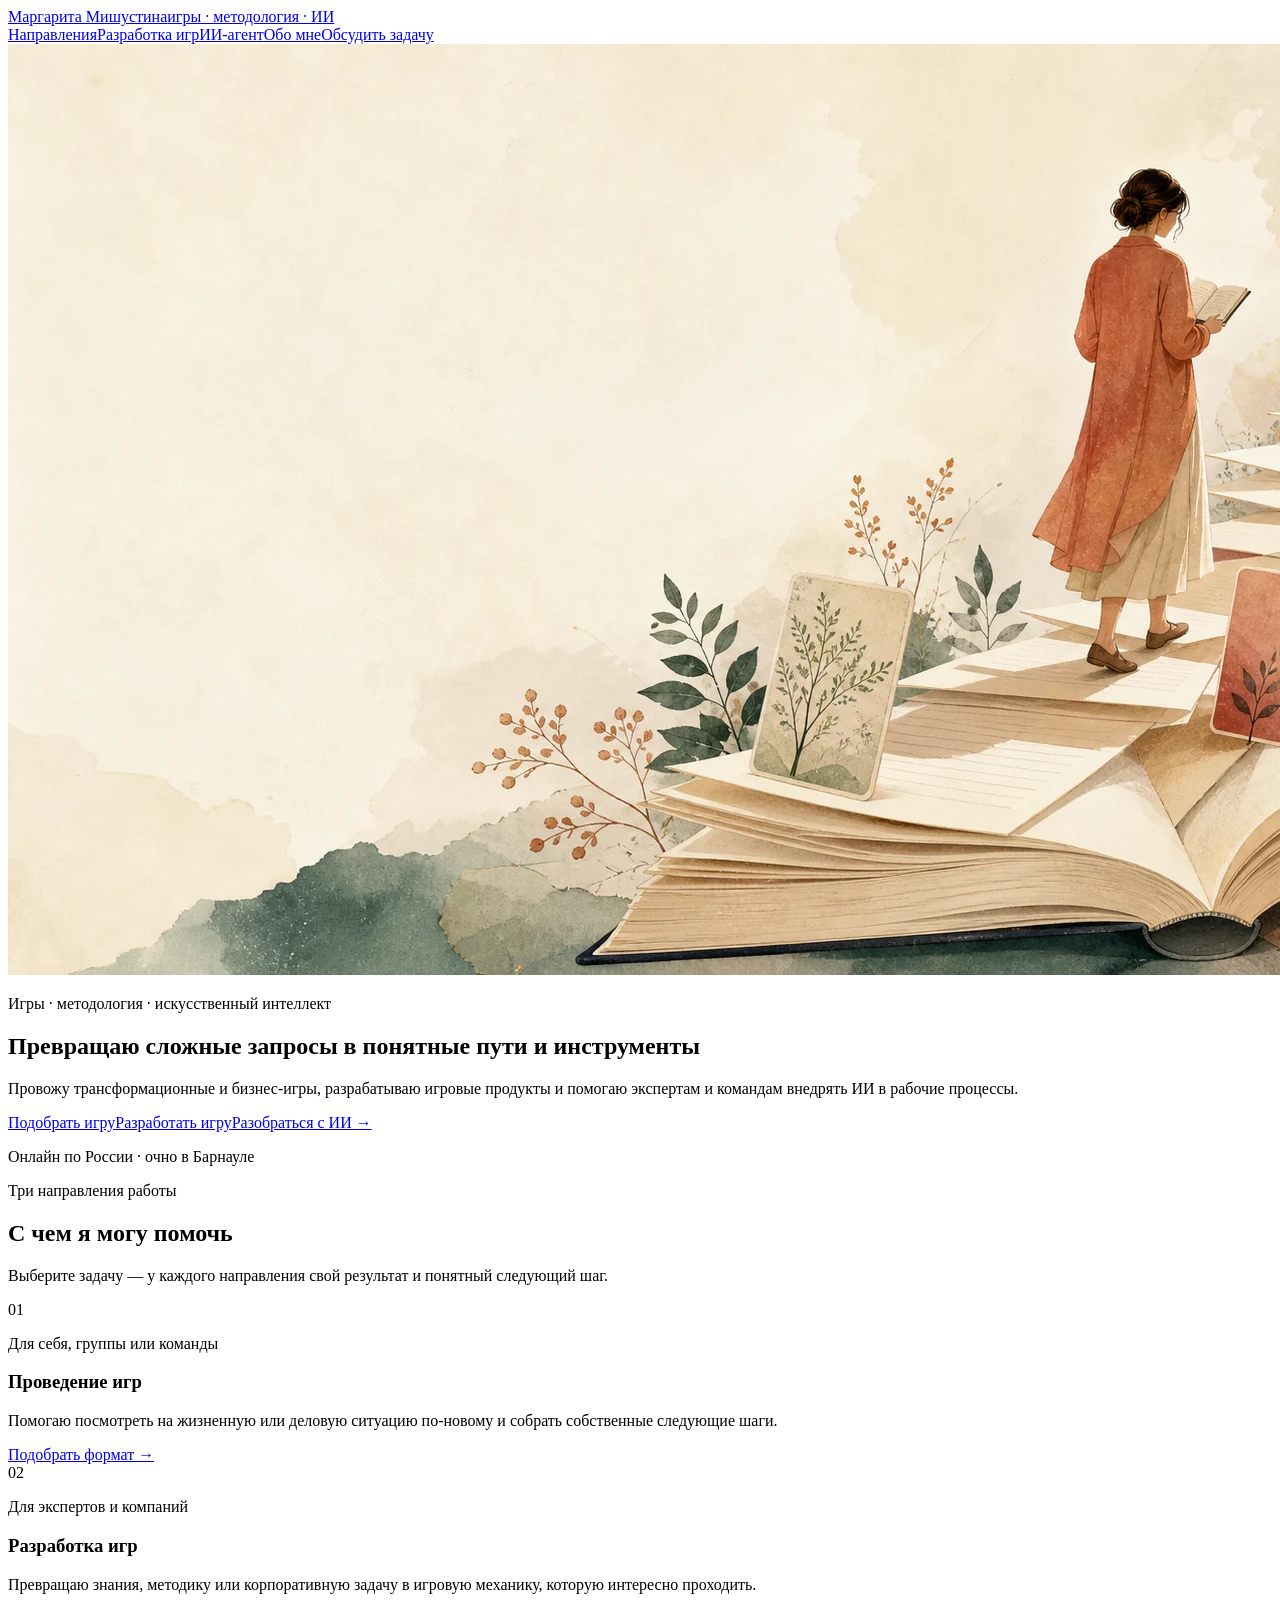
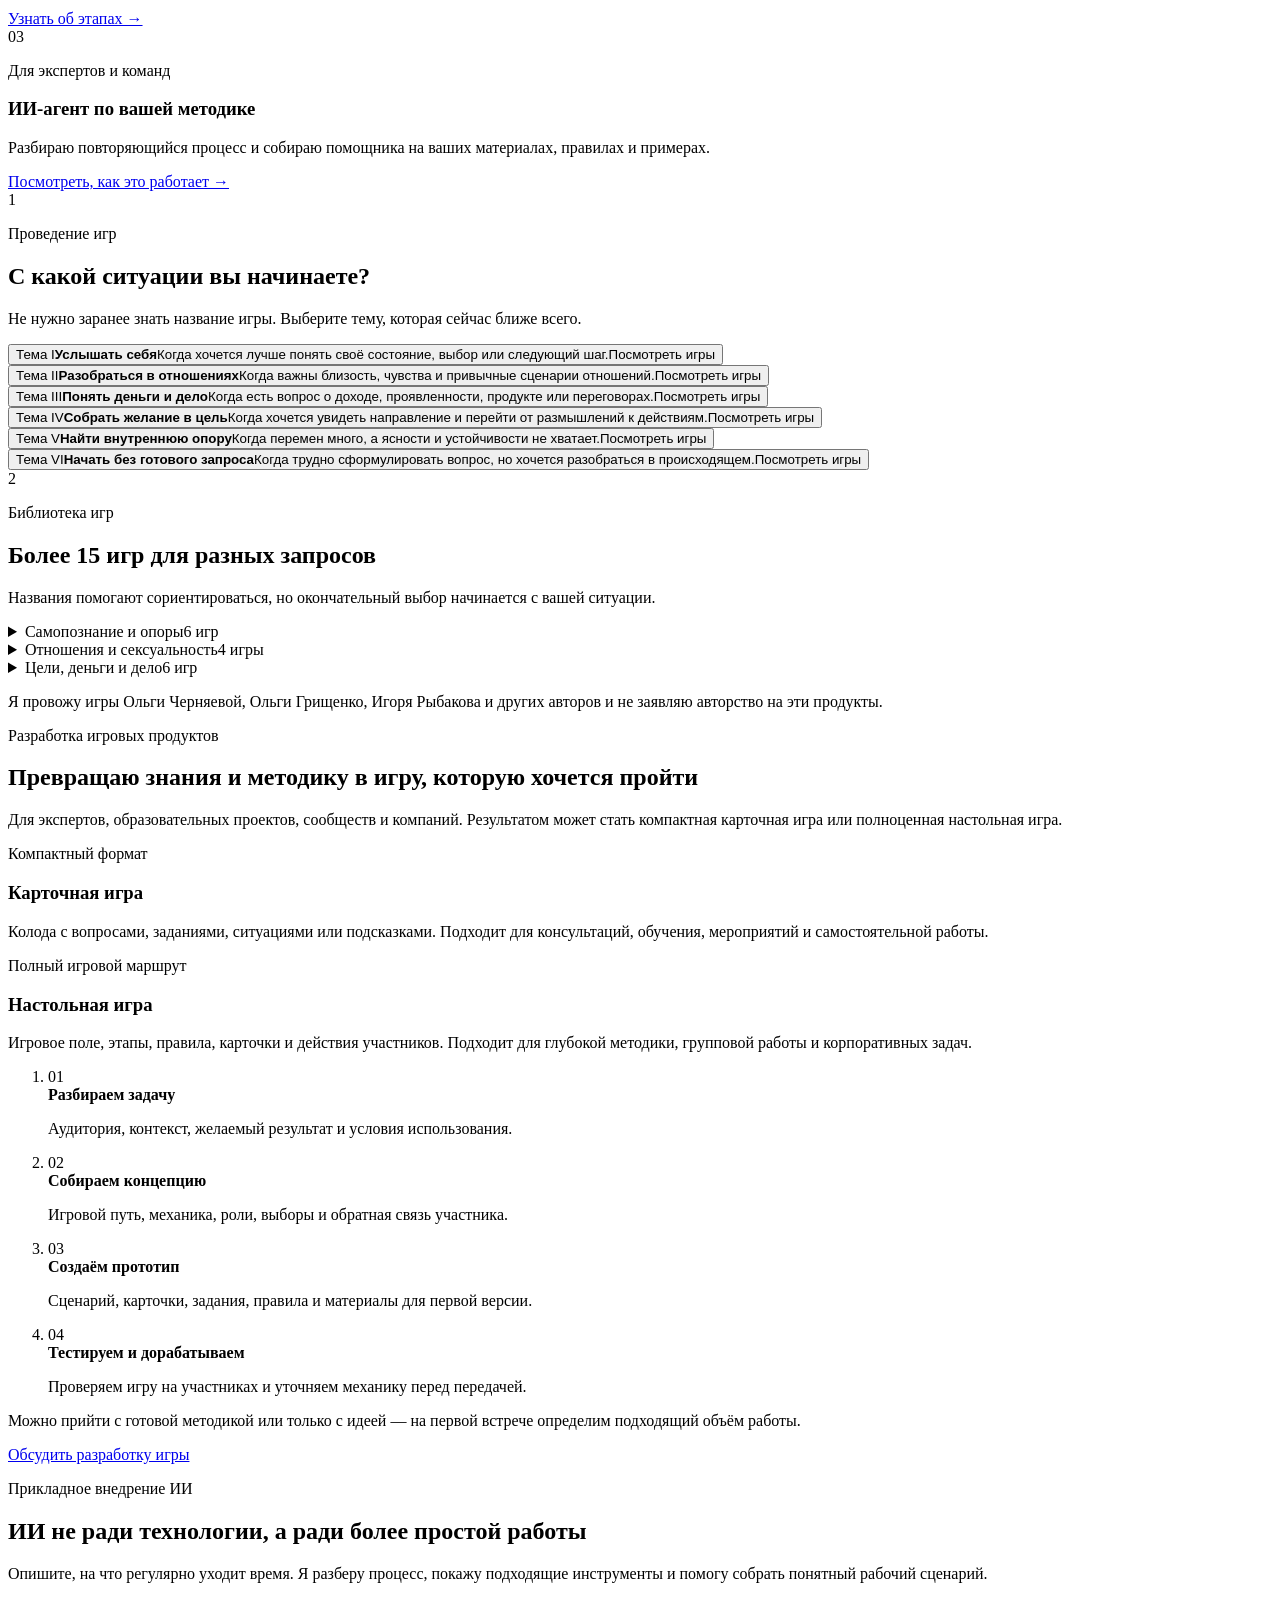
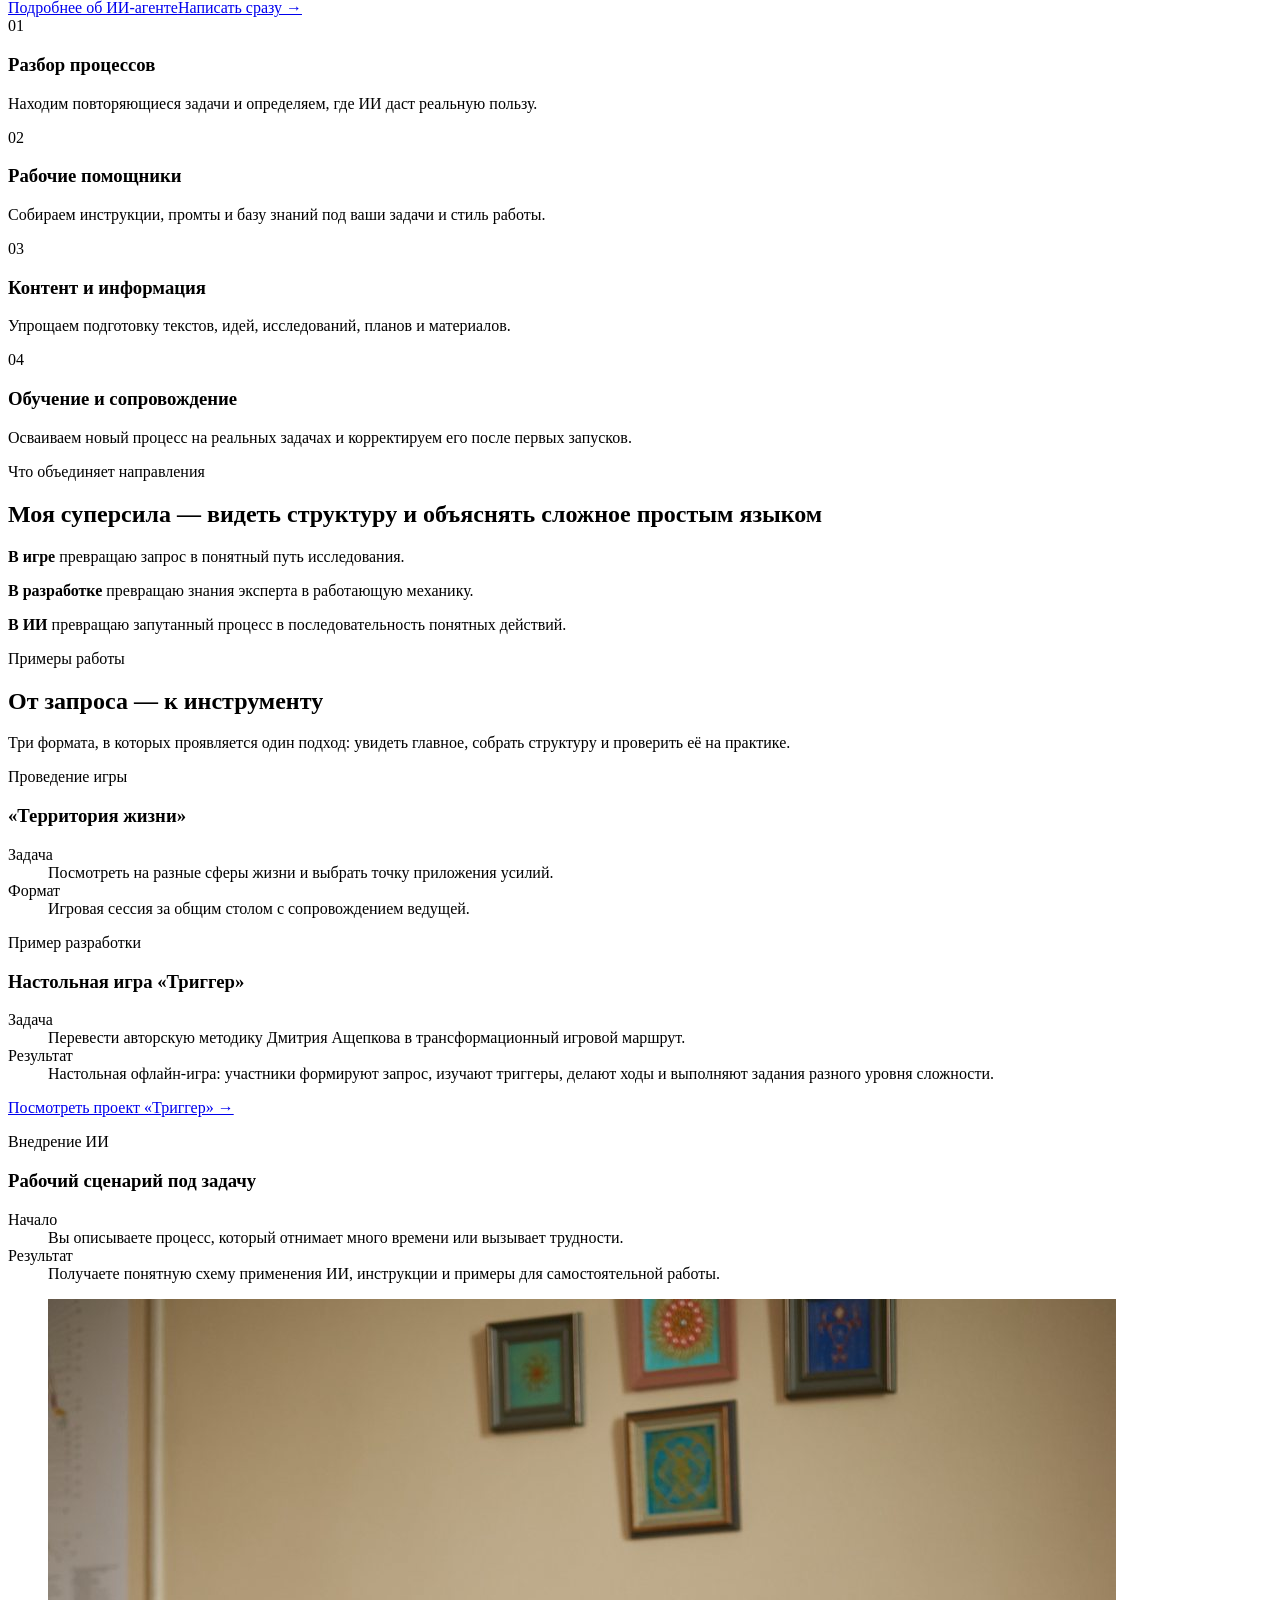
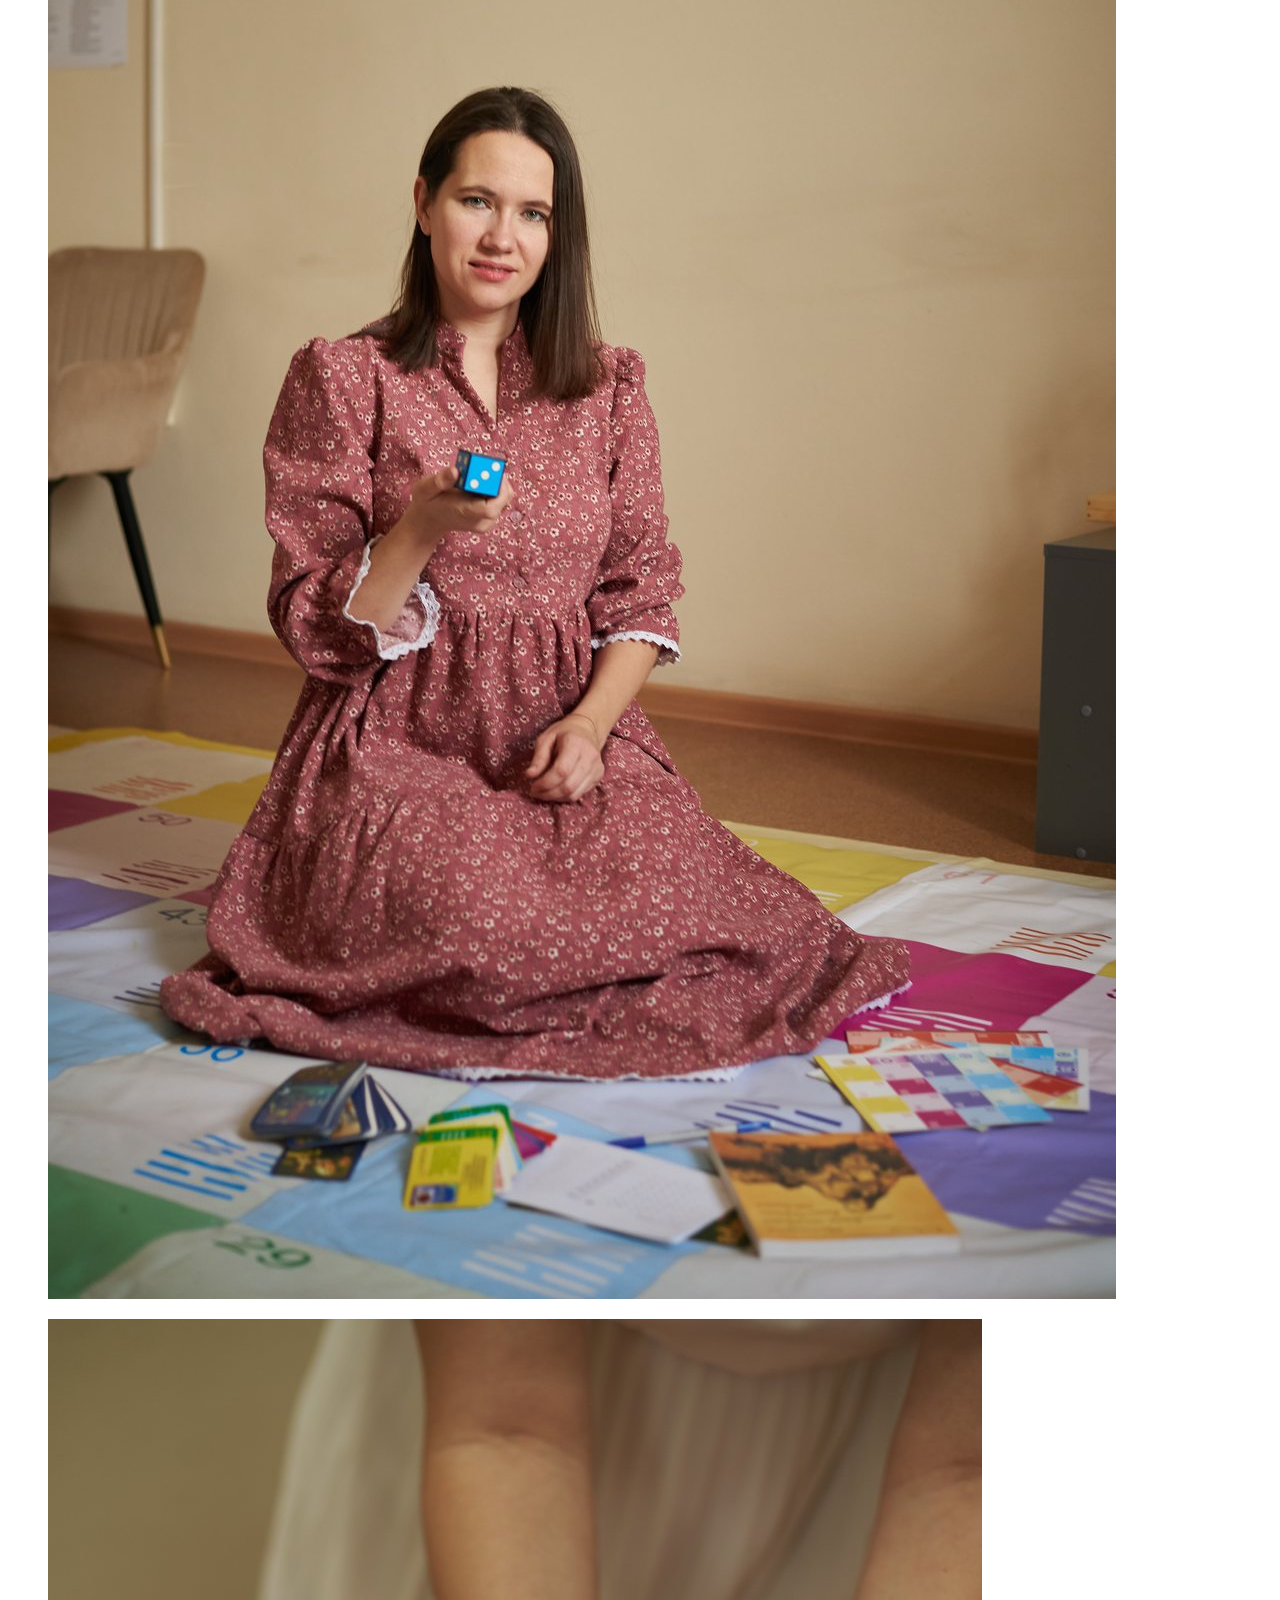
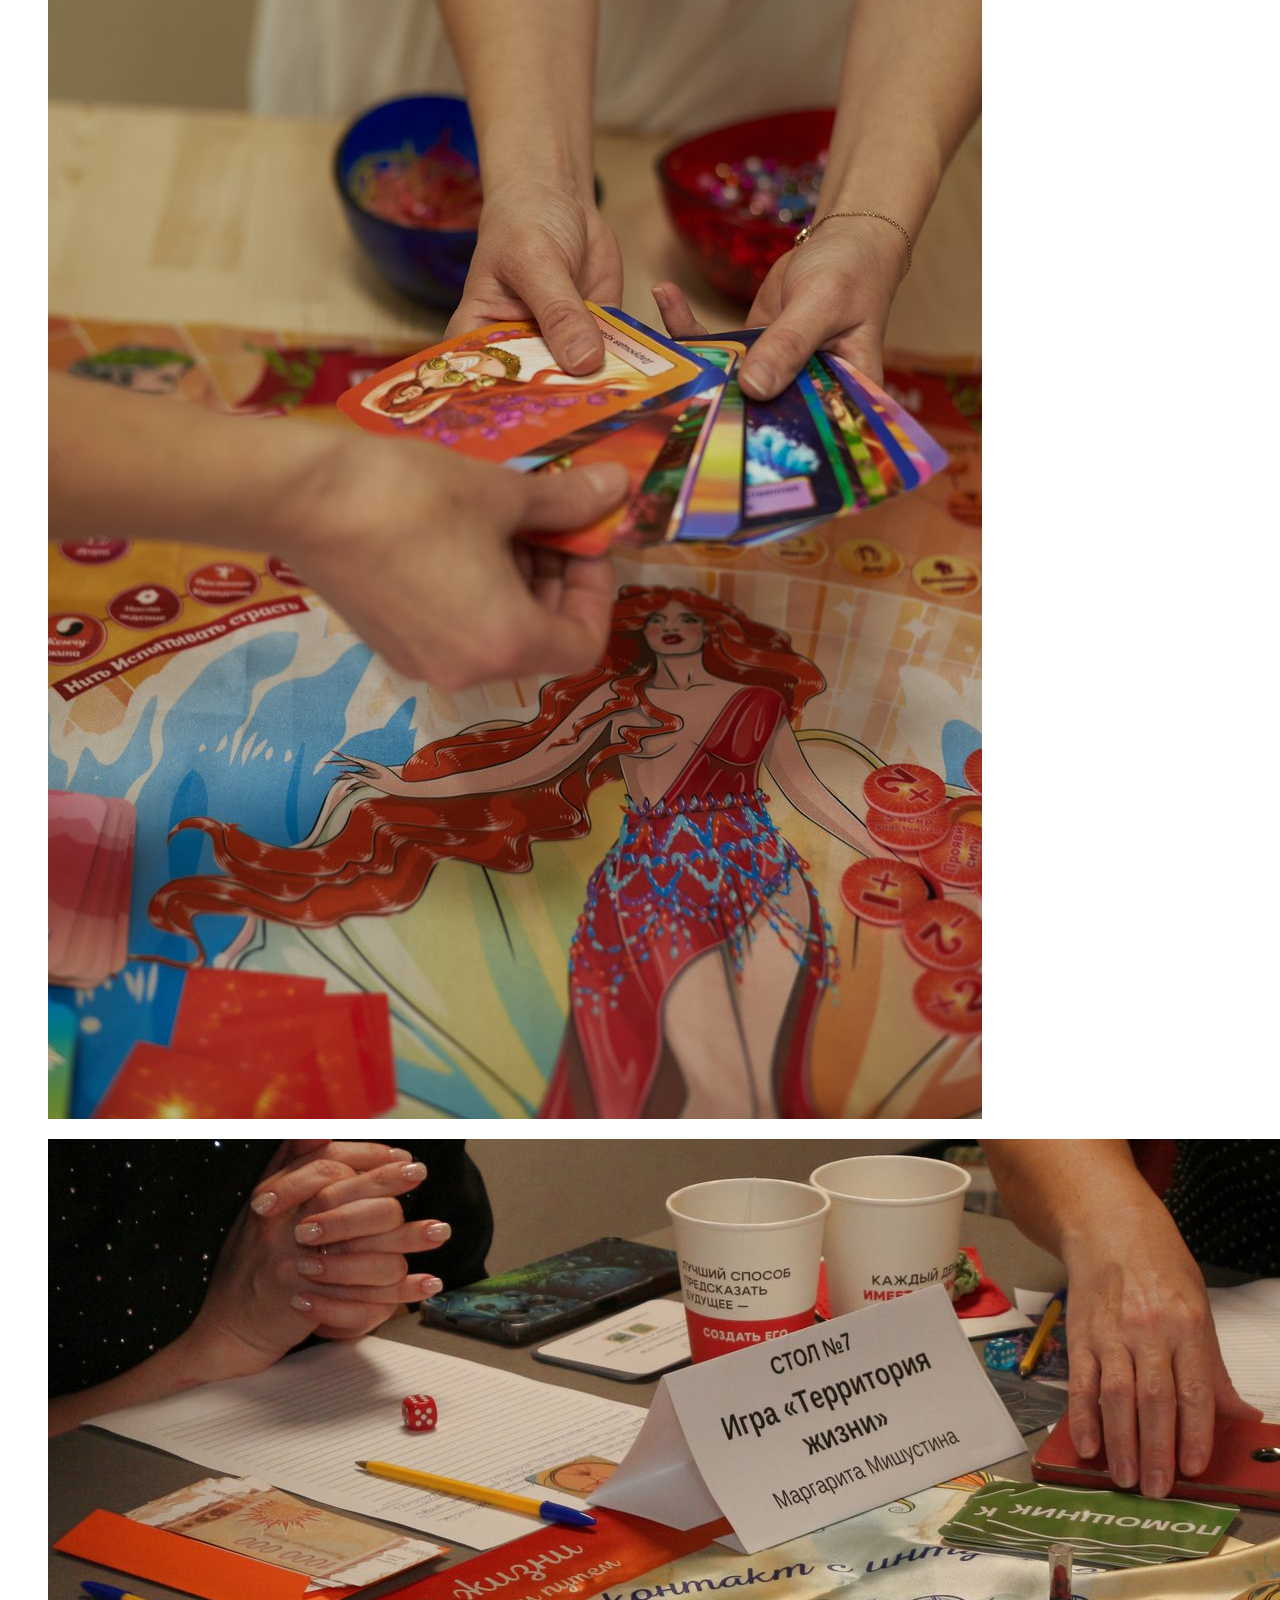
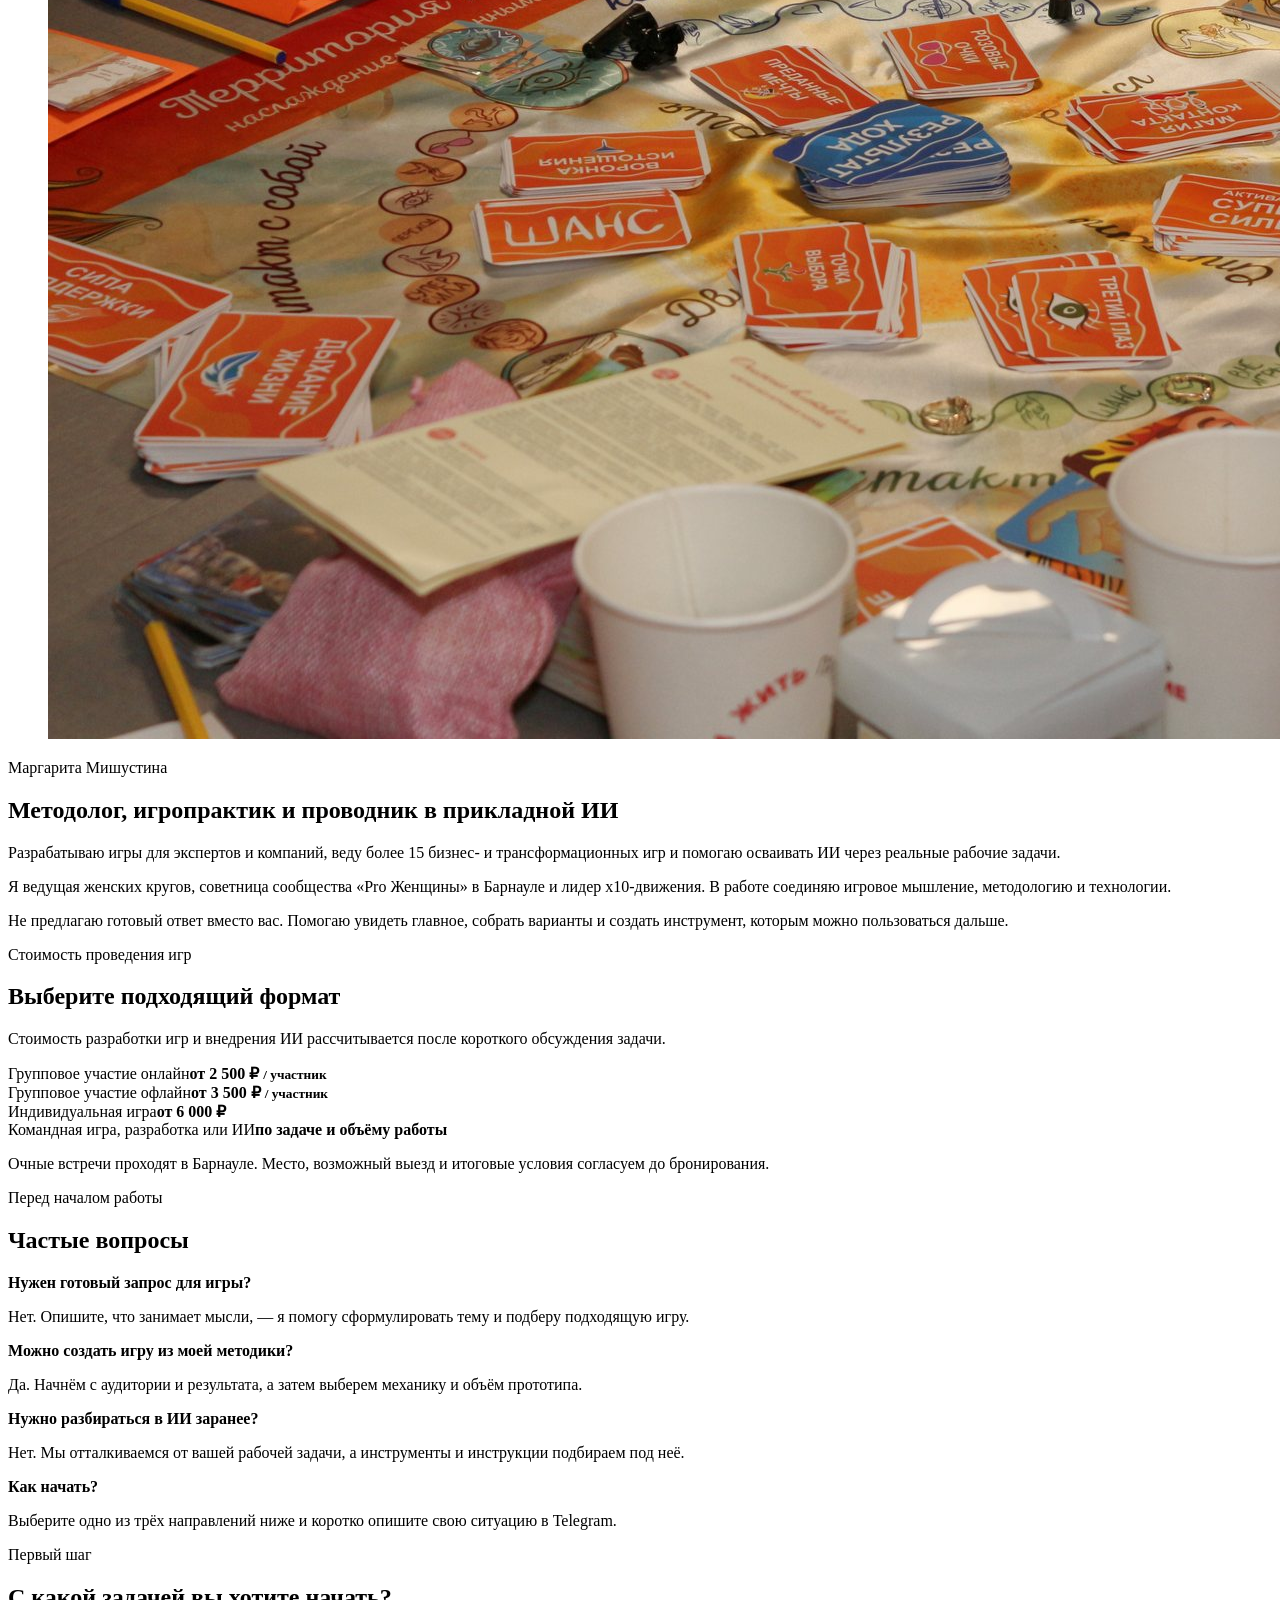
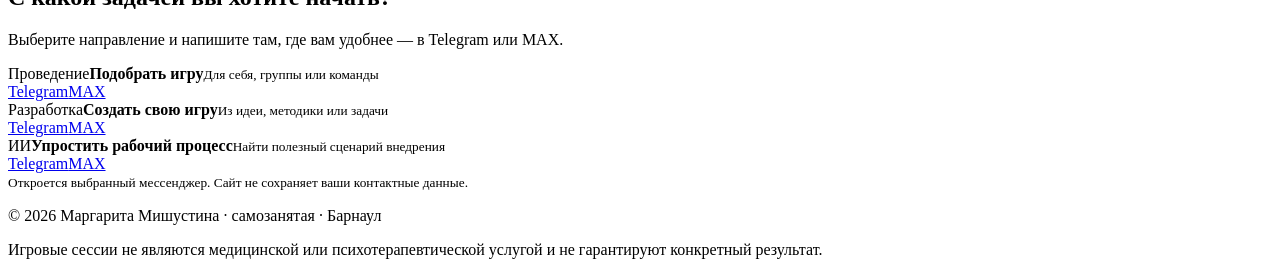
==== commit 19bf934f: "Исправлены метаданные и добавлена ссылка на ИИ-агента" ====
--- a/index.html
+++ b/index.html
@@ -1,2 +1,2 @@
-<!DOCTYPE html><html lang="ru"><head><meta charSet="utf-8"/><meta name="viewport" content="width=device-width, initial-scale=1"/><link rel="preload" as="image" href="/book-journey-hero.webp"/><link rel="preload" as="image" href="/margarita-host.jpg"/><link rel="preload" as="image" href="/game-cards.jpg"/><link rel="preload" as="image" href="/game-session.jpg"/><link rel="stylesheet" href="/assets/index-fb0M1pHc.css" data-rsc-css-href="/assets/index-fb0M1pHc.css" data-precedence="vite-rsc/importer-resources"/><link rel="modulepreload" href="/assets/layout-segment-context-DkWrZLz1.js" crossorigin=""/><link rel="modulepreload" href="/assets/rolldown-runtime-S-ySWqyJ.js" crossorigin=""/><link rel="modulepreload" href="/assets/index-B-ij5mkE.js" crossorigin=""/><link rel="modulepreload" href="/assets/framework-CXnKph_e.js" crossorigin=""/><link rel="modulepreload" href="/assets/page-Cs5qOGQu.js" crossorigin=""/><title>Маргарита Мишустина — проведение и разработка игр, внедрение ИИ</title><meta name="description" content="Проведение трансформационных и бизнес-игр, разработка игровых продуктов и прикладное внедрение ИИ. Онлайн по России и очно в Барнауле."/><meta property="og:title" content="Маргарита Мишустина — игры, методология и ИИ"/><meta property="og:description" content="Проведение и разработка игр, прикладное внедрение ИИ для экспертов и команд."/><meta property="og:url" content="https://margoagent.github.io/"/><meta property="og:type" content="website"/><meta property="og:locale" content="ru_RU"/><meta property="og:image" content="https://margoagent.github.io/og.png"/><meta property="og:image:width" content="1792"/><meta property="og:image:height" content="937"/><meta property="og:image:alt" content="Маргарита Мишустина — игры, методология и ИИ"/><meta name="twitter:card" content="summary_large_image"/><meta name="twitter:title" content="Маргарита Мишустина — игры, методология и ИИ"/><meta name="twitter:description" content="Проведение и разработка игр, прикладное внедрение ИИ для экспертов и команд."/><meta name="twitter:image" content="https://margoagent.github.io/og.png"/><script>self.__VINEXT_RSC_PARAMS__={}</script><script>self.__VINEXT_RSC_NAV__={"pathname":"/","searchParams":[]}</script><link rel="modulepreload" href="/assets/index-B-ij5mkE.js" />
-<link rel="icon" href="/favicon.svg" type="image/svg+xml"/></head><body><header class="site-header"><a class="brand" href="#top" aria-label="На начало страницы">Маргарита Мишустина<span>игры · методология · ИИ</span></a><nav aria-label="Основная навигация"><a class="nav-link" href="#services">Направления</a><a class="nav-link" href="#game-development">Разработка игр</a><a class="nav-link" href="#ai">Внедрение ИИ</a><a class="nav-link" href="#about">Обо мне</a><a class="button button-small" href="#contact">Обсудить задачу</a></nav></header><main id="top"><section class="hero hero-business" aria-labelledby="hero-title"><img class="hero-illustration" src="/book-journey-hero.webp" alt="Открытая книга превращается в дорогу из страниц и игровых карт"/><div class="hero-copy page-shell"><div><p class="chapter-label">Игры · методология · искусственный интеллект</p><h1 id="hero-title">Превращаю сложные запросы в понятные пути и инструменты</h1><p class="hero-lead">Провожу трансформационные и бизнес-игры, разрабатываю игровые продукты и помогаю экспертам и командам внедрять ИИ в рабочие процессы.</p><div class="hero-actions hero-actions-three"><a class="button" href="#games">Подобрать игру</a><a class="button button-outline" href="#game-development">Разработать игру</a><a class="text-link" href="#ai">Разобраться с ИИ →</a></div><p class="hero-location">Онлайн по России · очно в Барнауле</p></div></div></section><section class="services page-shell" id="services" aria-labelledby="services-title"><div class="section-heading narrow"><p class="chapter-label">Три направления работы</p><h2 id="services-title">С чем я могу помочь</h2><p>Выберите задачу — у каждого направления свой результат и понятный следующий шаг.</p></div><div class="service-grid"><article class="service-card service-card-games"><span class="service-index">01</span><p class="small-title">Для себя, группы или команды</p><h3>Проведение игр</h3><p>Помогаю посмотреть на жизненную или деловую ситуацию по-новому и собрать собственные следующие шаги.</p><a class="text-link" href="#games">Подобрать формат →</a></article><article class="service-card service-card-development"><span class="service-index">02</span><p class="small-title">Для экспертов и компаний</p><h3>Разработка игр</h3><p>Превращаю знания, методику или корпоративную задачу в игровую механику, которую интересно проходить.</p><a class="text-link" href="#game-development">Узнать об этапах →</a></article><article class="service-card service-card-ai"><span class="service-index">03</span><p class="small-title">Для работы без лишней рутины</p><h3>Внедрение ИИ</h3><p>Нахожу задачи, где ИИ действительно экономит время, и собираю понятный способ работы для человека или команды.</p><a class="text-link" href="#ai">Посмотреть возможности →</a></article></div></section><div class="story-path"><section class="chapters page-shell story-section" id="games" aria-labelledby="chapters-title"><span class="path-mark" aria-hidden="true">1</span><div class="section-heading narrow"><p class="chapter-label">Проведение игр</p><h2 id="chapters-title">С какой ситуации вы начинаете?</h2><p>Не нужно заранее знать название игры. Выберите тему, которая сейчас ближе всего.</p></div><div class="chapter-grid" aria-label="Темы для выбора игры"><div class="chapter-item"><button class="chapter-card" type="button" aria-pressed="false"><span class="chapter-number">Тема <!-- -->I</span><strong>Услышать себя</strong><span>Когда хочется лучше понять своё состояние, выбор или следующий шаг.</span><span class="chapter-action">Посмотреть игры</span></button></div><div class="chapter-item"><button class="chapter-card" type="button" aria-pressed="false"><span class="chapter-number">Тема <!-- -->II</span><strong>Разобраться в отношениях</strong><span>Когда важны близость, чувства и привычные сценарии отношений.</span><span class="chapter-action">Посмотреть игры</span></button></div><div class="chapter-item"><button class="chapter-card" type="button" aria-pressed="false"><span class="chapter-number">Тема <!-- -->III</span><strong>Понять деньги и дело</strong><span>Когда есть вопрос о доходе, проявленности, продукте или переговорах.</span><span class="chapter-action">Посмотреть игры</span></button></div><div class="chapter-item"><button class="chapter-card" type="button" aria-pressed="false"><span class="chapter-number">Тема <!-- -->IV</span><strong>Собрать желание в цель</strong><span>Когда хочется увидеть направление и перейти от размышлений к действиям.</span><span class="chapter-action">Посмотреть игры</span></button></div><div class="chapter-item"><button class="chapter-card" type="button" aria-pressed="false"><span class="chapter-number">Тема <!-- -->V</span><strong>Найти внутреннюю опору</strong><span>Когда перемен много, а ясности и устойчивости не хватает.</span><span class="chapter-action">Посмотреть игры</span></button></div><div class="chapter-item"><button class="chapter-card" type="button" aria-pressed="false"><span class="chapter-number">Тема <!-- -->VI</span><strong>Начать без готового запроса</strong><span>Когда трудно сформулировать вопрос, но хочется разобраться в происходящем.</span><span class="chapter-action">Посмотреть игры</span></button></div></div></section><section class="repertoire page-shell story-section" aria-labelledby="repertoire-title"><span class="path-mark" aria-hidden="true">2</span><div class="section-heading narrow"><p class="chapter-label">Библиотека игр</p><h2 id="repertoire-title">Более 15 игр для разных запросов</h2><p>Названия помогают сориентироваться, но окончательный выбор начинается с вашей ситуации.</p></div><div class="accordion-list"><details><summary>Самопознание и опоры<span>6 игр</span></summary><ul><li>Лила Чакра — настольный и напольный формат</li><li>Территория жизни — онлайн и настольный формат</li><li>Подсказки Вселенной — настольный формат</li><li>Котики-пледики — настольный формат</li><li>Про себя — авторская игра</li><li>Ответ во мне — авторская игра</li></ul></details><details><summary>Отношения и сексуальность<span>4 игры</span></summary><ul><li>Пробуждение Афродиты — настольный формат</li><li>Сексуальность — энергия жизни — онлайн-формат</li><li>Похитители сердец — онлайн и настольный формат</li><li>Страшные сказки — онлайн и настольный формат</li></ul></details><details><summary>Цели, деньги и дело<span>6 игр</span></summary><ul><li>Карта желаний: сказочный метод — онлайн и настольный формат</li><li>Богатство рода — онлайн-формат</li><li>Территория денег — онлайн-формат</li><li>Фабрика впечатлений — онлайн и настольный формат</li><li>Предвкушение — онлайн и настольный формат</li><li>Игра на миллиард — настольный формат</li></ul></details></div><p class="authors-note">Я провожу игры Ольги Черняевой, Ольги Грищенко, Игоря Рыбакова и других авторов и не заявляю авторство на эти продукты.</p></section></div><section class="development-section story-section" id="game-development" aria-labelledby="development-title"><div class="page-shell"><div class="section-heading narrow"><p class="chapter-label light">Разработка игровых продуктов</p><h2 id="development-title">Превращаю знания и методику в игру, которую хочется пройти</h2><p>Для экспертов, образовательных проектов, сообществ и компаний. Результатом может стать компактная карточная игра или полноценная настольная игра.</p></div><div class="game-format-grid" aria-label="Варианты разработки игры"><article><p class="small-title">Компактный формат</p><h3>Карточная игра</h3><p>Колода с вопросами, заданиями, ситуациями или подсказками. Подходит для консультаций, обучения, мероприятий и самостоятельной работы.</p></article><article><p class="small-title">Полный игровой маршрут</p><h3>Настольная игра</h3><p>Игровое поле, этапы, правила, карточки и действия участников. Подходит для глубокой методики, групповой работы и корпоративных задач.</p></article></div><ol class="development-steps"><li><span>01</span><div><strong>Разбираем задачу</strong><p>Аудитория, контекст, желаемый результат и условия использования.</p></div></li><li><span>02</span><div><strong>Собираем концепцию</strong><p>Игровой путь, механика, роли, выборы и обратная связь участника.</p></div></li><li><span>03</span><div><strong>Создаём прототип</strong><p>Сценарий, карточки, задания, правила и материалы для первой версии.</p></div></li><li><span>04</span><div><strong>Тестируем и дорабатываем</strong><p>Проверяем игру на участниках и уточняем механику перед передачей.</p></div></li></ol><div class="development-cta"><p>Можно прийти с готовой методикой или только с идеей — на первой встрече определим подходящий объём работы.</p><a class="button button-light" href="#contact">Обсудить разработку игры</a></div></div></section><section class="ai-section story-section" id="ai" aria-labelledby="ai-title"><div class="ai-inner page-shell"><div class="ai-intro"><p class="chapter-label">Прикладное внедрение ИИ</p><h2 id="ai-title">ИИ не ради технологии, а ради более простой работы</h2><p>Опишите, на что регулярно уходит время. Я разберу процесс, покажу подходящие инструменты и помогу собрать понятный рабочий сценарий.</p><a class="button" href="#contact">Обсудить задачу с ИИ</a></div><div class="ai-capabilities" aria-label="Возможности внедрения ИИ"><article><span>01</span><div><h3>Разбор процессов</h3><p>Находим повторяющиеся задачи и определяем, где ИИ даст реальную пользу.</p></div></article><article><span>02</span><div><h3>Рабочие помощники</h3><p>Собираем инструкции, промты и базу знаний под ваши задачи и стиль работы.</p></div></article><article><span>03</span><div><h3>Контент и информация</h3><p>Упрощаем подготовку текстов, идей, исследований, планов и материалов.</p></div></article><article><span>04</span><div><h3>Обучение и сопровождение</h3><p>Осваиваем новый процесс на реальных задачах и корректируем его после первых запусков.</p></div></article></div></div></section><section class="method-bridge page-shell" aria-labelledby="method-title"><p class="chapter-label">Что объединяет направления</p><h2 id="method-title">Моя суперсила — видеть структуру и объяснять сложное простым языком</h2><div class="bridge-grid"><p><strong>В игре</strong> превращаю запрос в понятный путь исследования.</p><p><strong>В разработке</strong> превращаю знания эксперта в работающую механику.</p><p><strong>В ИИ</strong> превращаю запутанный процесс в последовательность понятных действий.</p></div></section><section class="cases page-shell" id="cases" aria-labelledby="cases-title"><div class="section-heading narrow"><p class="chapter-label">Примеры работы</p><h2 id="cases-title">От запроса — к инструменту</h2><p>Три формата, в которых проявляется один подход: увидеть главное, собрать структуру и проверить её на практике.</p></div><div class="case-grid"><article><p class="small-title">Проведение игры</p><h3>«Территория жизни»</h3><dl><div><dt>Задача</dt><dd>Посмотреть на разные сферы жизни и выбрать точку приложения усилий.</dd></div><div><dt>Формат</dt><dd>Игровая сессия за общим столом с сопровождением ведущей.</dd></div></dl></article><article><p class="small-title">Пример разработки</p><h3>Настольная игра «Триггер»</h3><dl><div><dt>Задача</dt><dd>Перевести авторскую методику Дмитрия Ащепкова в трансформационный игровой маршрут.</dd></div><div><dt>Результат</dt><dd>Настольная офлайн-игра: участники формируют запрос, изучают триггеры, делают ходы и выполняют задания разного уровня сложности.</dd></div></dl><a class="case-link" href="https://aschepkov.ru/trigger-game" target="_blank" rel="noreferrer">Посмотреть проект «Триггер» →</a></article><article><p class="small-title">Внедрение ИИ</p><h3>Рабочий сценарий под задачу</h3><dl><div><dt>Начало</dt><dd>Вы описываете процесс, который отнимает много времени или вызывает трудности.</dd></div><div><dt>Результат</dt><dd>Получаете понятную схему применения ИИ, инструкции и примеры для самостоятельной работы.</dd></div></dl></article></div></section><section class="about-section story-section" id="about" aria-labelledby="about-title"><div class="about-inner page-shell"><div class="photo-story" aria-label="Фотографии с игровых сессий"><figure class="photo-main"><img src="/margarita-host.jpg" alt="Маргарита Мишустина проводит настольную игру"/></figure><figure class="photo-note photo-note-top"><img src="/game-cards.jpg" alt="Выбор карты во время игровой сессии"/></figure><figure class="photo-note photo-note-bottom"><img src="/game-session.jpg" alt="Участники игры за общим столом"/></figure></div><div class="about-copy"><p class="chapter-label light">Маргарита Мишустина</p><h2 id="about-title">Методолог, игропрактик и проводник в прикладной ИИ</h2><p>Разрабатываю игры для экспертов и компаний, веду более 15 бизнес- и трансформационных игр и помогаю осваивать ИИ через реальные рабочие задачи.</p><p>Я ведущая женских кругов, советница сообщества «Pro Женщины» в Барнауле и лидер х10-движения. В работе соединяю игровое мышление, методологию и технологии.</p><p class="about-note">Не предлагаю готовый ответ вместо вас. Помогаю увидеть главное, собрать варианты и создать инструмент, которым можно пользоваться дальше.</p></div></div></section><section class="prices story-section" id="prices" aria-labelledby="prices-title"><div class="page-shell"><div class="section-heading narrow"><p class="chapter-label">Стоимость проведения игр</p><h2 id="prices-title">Выберите подходящий формат</h2><p>Стоимость разработки игр и внедрения ИИ рассчитывается после короткого обсуждения задачи.</p></div><div class="price-table"><div class="price-row"><span>Групповое участие онлайн</span><strong>от 2 500 ₽ <small>/ участник</small></strong></div><div class="price-row"><span>Групповое участие офлайн</span><strong>от 3 500 ₽ <small>/ участник</small></strong></div><div class="price-row"><span>Индивидуальная игра</span><strong>от 6 000 ₽</strong></div><div class="price-row price-row-business"><span>Командная игра, разработка или ИИ</span><strong>по задаче и объёму работы</strong></div></div><p class="price-note">Очные встречи проходят в Барнауле. Место, возможный выезд и итоговые условия согласуем до бронирования.</p></div></section><section class="faq page-shell story-section" aria-labelledby="faq-title"><div class="section-heading narrow"><p class="chapter-label">Перед началом работы</p><h2 id="faq-title">Частые вопросы</h2></div><div class="faq-list"><div><strong>Нужен готовый запрос для игры?</strong><p>Нет. Опишите, что занимает мысли, — я помогу сформулировать тему и подберу подходящую игру.</p></div><div><strong>Можно создать игру из моей методики?</strong><p>Да. Начнём с аудитории и результата, а затем выберем механику и объём прототипа.</p></div><div><strong>Нужно разбираться в ИИ заранее?</strong><p>Нет. Мы отталкиваемся от вашей рабочей задачи, а инструменты и инструкции подбираем под неё.</p></div><div><strong>Как начать?</strong><p>Выберите одно из трёх направлений ниже и коротко опишите свою ситуацию в Telegram.</p></div></div></section><section class="contact-section" id="contact" aria-labelledby="contact-title"><div class="page-shell contact-inner contact-wide"><p class="chapter-label light">Первый шаг</p><h2 id="contact-title">С какой задачей вы хотите начать?</h2><p>Выберите направление и напишите там, где вам удобнее — в Telegram или MAX.</p><div class="contact-routes"><article><span>Проведение</span><strong>Подобрать игру</strong><small>Для себя, группы или команды</small><div class="contact-actions"><a href="https://t.me/margomishustina?text=Хочу%20подобрать%20игру.%20Сейчас%20меня%20волнует…" target="_blank" rel="noreferrer">Telegram</a><a href="https://max.ru/u/f9LHodD0cOJ58w_miyVyxqNpqsaRyYkkDJzzNxGYWLPPNpNHyA_haYvDagc" target="_blank" rel="noreferrer">MAX</a></div></article><article><span>Разработка</span><strong>Создать свою игру</strong><small>Из идеи, методики или задачи</small><div class="contact-actions"><a href="https://t.me/margomishustina?text=Хочу%20обсудить%20разработку%20игры.%20Моя%20тема…" target="_blank" rel="noreferrer">Telegram</a><a href="https://max.ru/u/f9LHodD0cOJ58w_miyVyxqNpqsaRyYkkDJzzNxGYWLPPNpNHyA_haYvDagc" target="_blank" rel="noreferrer">MAX</a></div></article><article><span>ИИ</span><strong>Упростить рабочий процесс</strong><small>Найти полезный сценарий внедрения</small><div class="contact-actions"><a href="https://t.me/margomishustina?text=Хочу%20понять,%20где%20мне%20поможет%20ИИ.%20Сейчас%20много%20времени%20уходит%20на…" target="_blank" rel="noreferrer">Telegram</a><a href="https://max.ru/u/f9LHodD0cOJ58w_miyVyxqNpqsaRyYkkDJzzNxGYWLPPNpNHyA_haYvDagc" target="_blank" rel="noreferrer">MAX</a></div></article></div><small>Откроется выбранный мессенджер. Сайт не сохраняет ваши контактные данные.</small></div></section></main><footer class="site-footer page-shell"><p>© 2026 Маргарита Мишустина · самозанятая · Барнаул</p><p>Игровые сессии не являются медицинской или психотерапевтической услугой и не гарантируют конкретный результат.</p></footer><script id="_R_">import("/assets/index-B-ij5mkE.js")</script></body></html><script>self.__VINEXT_RSC_CHUNKS__=self.__VINEXT_RSC_CHUNKS__||[];self.__VINEXT_RSC_CHUNKS__.push("2:I[\"491d67a9792c\",[],\"Children\",1]\n3:I[\"cfee43ca1bc7\",[],\"LayoutSegmentProvider\",1]\n4:I[\"491d67a9792c\",[],\"Slot\",1]\n5:I[\"5b777958e3fd\",[],\"RedirectBoundary\",1]\n:HL[\"/assets/index-fb0M1pHc.css\",\"style\"]\n")</script><script>self.__VINEXT_RSC_CHUNKS__=self.__VINEXT_RSC_CHUNKS__||[];self.__VINEXT_RSC_CHUNKS__.push("0:{\"__route\":\"route:/\",\"__interceptionContext\":null,\"__layoutIds\":[\"layout:/\"],\"__rootLayout\":\"/\",\"page:/\":\"$L1\",\"layout:/\":[[[[\"$\",\"link\",\"css:/assets/index-fb0M1pHc.css\",{\"rel\":\"stylesheet\",\"precedence\":\"vite-rsc/importer-resources\",\"href\":\"/assets/index-fb0M1pHc.css\",\"data-rsc-css-href\":\"/assets/index-fb0M1pHc.css\"}],\"$undefined\"],[\"$\",\"html\",null,{\"lang\":\"ru\",\"children\":[\"$\",\"body\",null,{\"children\":[\"$\",\"$L2\",null,{}]}]}]],null],\"route:/\":[[[\"$\",\"meta\",null,{\"charSet\":\"utf-8\"}],[[\"$\",\"title\",\"0\",{\"children\":\"Маргарита Мишустина — проведение и разработка игр, внедрение ИИ\"}],[\"$\",\"meta\",\"1\",{\"name\":\"description\",\"content\":\"Проведение трансформационных и бизнес-игр, разработка игровых продуктов и прикладное внедрение ИИ. Онлайн по России и очно в Барнауле.\"}],[\"$\",\"meta\",\"2\",{\"property\":\"og:title\",\"content\":\"Маргарита Мишустина — игры, методология и ИИ\"}],[\"$\",\"meta\",\"3\",{\"property\":\"og:description\",\"content\":\"Проведение и разработка игр, прикладное внедрение ИИ для экспертов и команд.\"}],[\"$\",\"meta\",\"4\",{\"property\":\"og:url\",\"content\":\"https://margoagent.github.io/\"}],[\"$\",\"meta\",\"5\",{\"property\":\"og:type\",\"content\":\"website\"}],[\"$\",\"meta\",\"6\",{\"property\":\"og:locale\",\"content\":\"ru_RU\"}],[\"$\",\"meta\",\"7\",{\"property\":\"og:image\",\"content\":\"https://margoagent.github.io/og.png\"}],[\"$\",\"meta\",\"8\",{\"property\":\"og:image:width\",\"content\":\"1792\"}],[\"$\",\"meta\",\"9\",{\"property\":\"og:image:height\",\"content\":\"937\"}],[\"$\",\"meta\",\"10\",{\"property\":\"og:image:alt\",\"content\":\"Маргарита Мишустина — игры, методология и ИИ\"}],[\"$\",\"meta\",\"11\",{\"name\":\"twitter:card\",\"content\":\"summary_large_image\"}],[\"$\",\"meta\",\"12\",{\"name\":\"twitter:title\",\"content\":\"Маргарита Мишустина — игры, методология и ИИ\"}],[\"$\",\"meta\",\"13\",{\"name\":\"twitter:description\",\"content\":\"Проведение и разработка игр, прикладное внедрение ИИ для экспертов и команд.\"}],[\"$\",\"meta\",\"14\",{\"name\":\"twitter:image\",\"content\":\"https://margoagent.github.io/og.png\"}]],[[\"$\",\"meta\",\"0\",{\"name\":\"viewport\",\"content\":\"width=device-width, initial-scale=1\"}]]],[\"$\",\"$L3\",null,{\"segmentMap\":{\"children\":[]},\"children\":[\"$\",\"$L4\",null,{\"id\":\"layout:/\",\"parallelSlots\":\"$undefined\",\"children\":[\"$\",\"$L5\",null,{\"children\":[\"$\",\"$L3\",null,{\"segmentMap\":{\"children\":[]},\"children\":[\"$\",\"$L4\",null,{\"id\":\"page:/\"}]}]}]}]}]],\"__layoutFlags\":{\"layout:/\":\"s\"},\"__artifactCompatibility\":{\"schemaVersion\":1,\"graphVersion\":\"app-route-graph:4uhn5s1wvoptc\",\"deploymentVersion\":\"1145e6a8-0d3a-45dd-9cca-2d4fc050ff87\",\"appElementsSchemaVersion\":1,\"rscPayloadSchemaVersion\":1,\"rootBoundaryId\":\"/\",\"renderEpoch\":null}}\n")</script><script>self.__VINEXT_RSC_CHUNKS__=self.__VINEXT_RSC_CHUNKS__||[];self.__VINEXT_RSC_CHUNKS__.push("6:I[\"6efdf509a785\",[],\"default\",1]\n1:[\"$\",\"$L6\",null,{\"params\":\"$@7\",\"searchParams\":\"$@8\"}]\n")</script><script>self.__VINEXT_RSC_CHUNKS__=self.__VINEXT_RSC_CHUNKS__||[];self.__VINEXT_RSC_CHUNKS__.push("7:{}\n8:{}\n")</script><script>self.__VINEXT_RSC_DONE__=true</script>+<!DOCTYPE html><html lang="ru"><head><meta charSet="utf-8"/><meta name="viewport" content="width=device-width, initial-scale=1"/><link rel="preload" as="image" href="/book-journey-hero.webp"/><link rel="preload" as="image" href="/margarita-host.jpg"/><link rel="preload" as="image" href="/game-cards.jpg"/><link rel="preload" as="image" href="/game-session.jpg"/><link rel="stylesheet" href="/assets/index-BxCWGx-k.css" data-rsc-css-href="/assets/index-BxCWGx-k.css" data-precedence="vite-rsc/importer-resources"/><link rel="modulepreload" href="/assets/layout-segment-context-V9c8Z1tU.js" crossorigin=""/><link rel="modulepreload" href="/assets/rolldown-runtime-S-ySWqyJ.js" crossorigin=""/><link rel="modulepreload" href="/assets/index-Vi2s322t.js" crossorigin=""/><link rel="modulepreload" href="/assets/framework-CXnKph_e.js" crossorigin=""/><link rel="modulepreload" href="/assets/page-Ctm9_Y2g.js" crossorigin=""/><title>Маргарита Мишустина — проведение и разработка игр, внедрение ИИ</title><meta name="description" content="Проведение трансформационных и бизнес-игр, разработка игровых продуктов и прикладное внедрение ИИ. Онлайн по России и очно в Барнауле."/><meta property="og:title" content="Маргарита Мишустина — игры, методология и ИИ"/><meta property="og:description" content="Проведение и разработка игр, прикладное внедрение ИИ для экспертов и команд."/><meta property="og:url" content="https://margaritamishustina.ru/"/><meta property="og:type" content="website"/><meta property="og:locale" content="ru_RU"/><meta property="og:image" content="https://margaritamishustina.ru/og.png"/><meta property="og:image:width" content="1792"/><meta property="og:image:height" content="937"/><meta property="og:image:alt" content="Маргарита Мишустина — игры, методология и ИИ"/><meta name="twitter:card" content="summary_large_image"/><meta name="twitter:title" content="Маргарита Мишустина — игры, методология и ИИ"/><meta name="twitter:description" content="Проведение и разработка игр, прикладное внедрение ИИ для экспертов и команд."/><meta name="twitter:image" content="https://margaritamishustina.ru/og.png"/><link rel="canonical" href="https://margaritamishustina.ru/"/><script>self.__VINEXT_RSC_PARAMS__={}</script><script>self.__VINEXT_RSC_NAV__={"pathname":"/","searchParams":[]}</script><link rel="modulepreload" href="/assets/index-Vi2s322t.js" />
+<link rel="icon" href="/favicon.svg" type="image/svg+xml"/></head><body><header class="site-header"><a class="brand" href="#top" aria-label="На начало страницы">Маргарита Мишустина<span>игры · методология · ИИ</span></a><nav aria-label="Основная навигация"><a class="nav-link" href="#services">Направления</a><a class="nav-link" href="#game-development">Разработка игр</a><a class="nav-link" href="/ai-agent/">ИИ-агент</a><a class="nav-link" href="#about">Обо мне</a><a class="button button-small" href="#contact">Обсудить задачу</a></nav></header><main id="top"><section class="hero hero-business" aria-labelledby="hero-title"><img class="hero-illustration" src="/book-journey-hero.webp" alt="Открытая книга превращается в дорогу из страниц и игровых карт"/><div class="hero-copy page-shell"><div><p class="chapter-label">Игры · методология · искусственный интеллект</p><h1 id="hero-title">Превращаю сложные запросы в понятные пути и инструменты</h1><p class="hero-lead">Провожу трансформационные и бизнес-игры, разрабатываю игровые продукты и помогаю экспертам и командам внедрять ИИ в рабочие процессы.</p><div class="hero-actions hero-actions-three"><a class="button" href="#games">Подобрать игру</a><a class="button button-outline" href="#game-development">Разработать игру</a><a class="text-link" href="/ai-agent/">Разобраться с ИИ →</a></div><p class="hero-location">Онлайн по России · очно в Барнауле</p></div></div></section><section class="services page-shell" id="services" aria-labelledby="services-title"><div class="section-heading narrow"><p class="chapter-label">Три направления работы</p><h2 id="services-title">С чем я могу помочь</h2><p>Выберите задачу — у каждого направления свой результат и понятный следующий шаг.</p></div><div class="service-grid"><article class="service-card service-card-games"><span class="service-index">01</span><p class="small-title">Для себя, группы или команды</p><h3>Проведение игр</h3><p>Помогаю посмотреть на жизненную или деловую ситуацию по-новому и собрать собственные следующие шаги.</p><a class="text-link" href="#games">Подобрать формат →</a></article><article class="service-card service-card-development"><span class="service-index">02</span><p class="small-title">Для экспертов и компаний</p><h3>Разработка игр</h3><p>Превращаю знания, методику или корпоративную задачу в игровую механику, которую интересно проходить.</p><a class="text-link" href="#game-development">Узнать об этапах →</a></article><article class="service-card service-card-ai"><span class="service-index">03</span><p class="small-title">Для экспертов и команд</p><h3>ИИ-агент по вашей методике</h3><p>Разбираю повторяющийся процесс и собираю помощника на ваших материалах, правилах и примерах.</p><a class="text-link" href="/ai-agent/">Посмотреть, как это работает →</a></article></div></section><div class="story-path"><section class="chapters page-shell story-section" id="games" aria-labelledby="chapters-title"><span class="path-mark" aria-hidden="true">1</span><div class="section-heading narrow"><p class="chapter-label">Проведение игр</p><h2 id="chapters-title">С какой ситуации вы начинаете?</h2><p>Не нужно заранее знать название игры. Выберите тему, которая сейчас ближе всего.</p></div><div class="chapter-grid" aria-label="Темы для выбора игры"><div class="chapter-item"><button class="chapter-card" type="button" aria-pressed="false"><span class="chapter-number">Тема <!-- -->I</span><strong>Услышать себя</strong><span>Когда хочется лучше понять своё состояние, выбор или следующий шаг.</span><span class="chapter-action">Посмотреть игры</span></button></div><div class="chapter-item"><button class="chapter-card" type="button" aria-pressed="false"><span class="chapter-number">Тема <!-- -->II</span><strong>Разобраться в отношениях</strong><span>Когда важны близость, чувства и привычные сценарии отношений.</span><span class="chapter-action">Посмотреть игры</span></button></div><div class="chapter-item"><button class="chapter-card" type="button" aria-pressed="false"><span class="chapter-number">Тема <!-- -->III</span><strong>Понять деньги и дело</strong><span>Когда есть вопрос о доходе, проявленности, продукте или переговорах.</span><span class="chapter-action">Посмотреть игры</span></button></div><div class="chapter-item"><button class="chapter-card" type="button" aria-pressed="false"><span class="chapter-number">Тема <!-- -->IV</span><strong>Собрать желание в цель</strong><span>Когда хочется увидеть направление и перейти от размышлений к действиям.</span><span class="chapter-action">Посмотреть игры</span></button></div><div class="chapter-item"><button class="chapter-card" type="button" aria-pressed="false"><span class="chapter-number">Тема <!-- -->V</span><strong>Найти внутреннюю опору</strong><span>Когда перемен много, а ясности и устойчивости не хватает.</span><span class="chapter-action">Посмотреть игры</span></button></div><div class="chapter-item"><button class="chapter-card" type="button" aria-pressed="false"><span class="chapter-number">Тема <!-- -->VI</span><strong>Начать без готового запроса</strong><span>Когда трудно сформулировать вопрос, но хочется разобраться в происходящем.</span><span class="chapter-action">Посмотреть игры</span></button></div></div></section><section class="repertoire page-shell story-section" aria-labelledby="repertoire-title"><span class="path-mark" aria-hidden="true">2</span><div class="section-heading narrow"><p class="chapter-label">Библиотека игр</p><h2 id="repertoire-title">Более 15 игр для разных запросов</h2><p>Названия помогают сориентироваться, но окончательный выбор начинается с вашей ситуации.</p></div><div class="accordion-list"><details><summary>Самопознание и опоры<span>6 игр</span></summary><ul><li>Лила Чакра — настольный и напольный формат</li><li>Территория жизни — онлайн и настольный формат</li><li>Подсказки Вселенной — настольный формат</li><li>Котики-пледики — настольный формат</li><li>Про себя — авторская игра</li><li>Ответ во мне — авторская игра</li></ul></details><details><summary>Отношения и сексуальность<span>4 игры</span></summary><ul><li>Пробуждение Афродиты — настольный формат</li><li>Сексуальность — энергия жизни — онлайн-формат</li><li>Похитители сердец — онлайн и настольный формат</li><li>Страшные сказки — онлайн и настольный формат</li></ul></details><details><summary>Цели, деньги и дело<span>6 игр</span></summary><ul><li>Карта желаний: сказочный метод — онлайн и настольный формат</li><li>Богатство рода — онлайн-формат</li><li>Территория денег — онлайн-формат</li><li>Фабрика впечатлений — онлайн и настольный формат</li><li>Предвкушение — онлайн и настольный формат</li><li>Игра на миллиард — настольный формат</li></ul></details></div><p class="authors-note">Я провожу игры Ольги Черняевой, Ольги Грищенко, Игоря Рыбакова и других авторов и не заявляю авторство на эти продукты.</p></section></div><section class="development-section story-section" id="game-development" aria-labelledby="development-title"><div class="page-shell"><div class="section-heading narrow"><p class="chapter-label light">Разработка игровых продуктов</p><h2 id="development-title">Превращаю знания и методику в игру, которую хочется пройти</h2><p>Для экспертов, образовательных проектов, сообществ и компаний. Результатом может стать компактная карточная игра или полноценная настольная игра.</p></div><div class="game-format-grid" aria-label="Варианты разработки игры"><article><p class="small-title">Компактный формат</p><h3>Карточная игра</h3><p>Колода с вопросами, заданиями, ситуациями или подсказками. Подходит для консультаций, обучения, мероприятий и самостоятельной работы.</p></article><article><p class="small-title">Полный игровой маршрут</p><h3>Настольная игра</h3><p>Игровое поле, этапы, правила, карточки и действия участников. Подходит для глубокой методики, групповой работы и корпоративных задач.</p></article></div><ol class="development-steps"><li><span>01</span><div><strong>Разбираем задачу</strong><p>Аудитория, контекст, желаемый результат и условия использования.</p></div></li><li><span>02</span><div><strong>Собираем концепцию</strong><p>Игровой путь, механика, роли, выборы и обратная связь участника.</p></div></li><li><span>03</span><div><strong>Создаём прототип</strong><p>Сценарий, карточки, задания, правила и материалы для первой версии.</p></div></li><li><span>04</span><div><strong>Тестируем и дорабатываем</strong><p>Проверяем игру на участниках и уточняем механику перед передачей.</p></div></li></ol><div class="development-cta"><p>Можно прийти с готовой методикой или только с идеей — на первой встрече определим подходящий объём работы.</p><a class="button button-light" href="#contact">Обсудить разработку игры</a></div></div></section><section class="ai-section story-section" id="ai" aria-labelledby="ai-title"><div class="ai-inner page-shell"><div class="ai-intro"><p class="chapter-label">Прикладное внедрение ИИ</p><h2 id="ai-title">ИИ не ради технологии, а ради более простой работы</h2><p>Опишите, на что регулярно уходит время. Я разберу процесс, покажу подходящие инструменты и помогу собрать понятный рабочий сценарий.</p><div class="hero-actions"><a class="button" href="/ai-agent/">Подробнее об ИИ-агенте</a><a class="text-link" href="#contact">Написать сразу →</a></div></div><div class="ai-capabilities" aria-label="Возможности внедрения ИИ"><article><span>01</span><div><h3>Разбор процессов</h3><p>Находим повторяющиеся задачи и определяем, где ИИ даст реальную пользу.</p></div></article><article><span>02</span><div><h3>Рабочие помощники</h3><p>Собираем инструкции, промты и базу знаний под ваши задачи и стиль работы.</p></div></article><article><span>03</span><div><h3>Контент и информация</h3><p>Упрощаем подготовку текстов, идей, исследований, планов и материалов.</p></div></article><article><span>04</span><div><h3>Обучение и сопровождение</h3><p>Осваиваем новый процесс на реальных задачах и корректируем его после первых запусков.</p></div></article></div></div></section><section class="method-bridge page-shell" aria-labelledby="method-title"><p class="chapter-label">Что объединяет направления</p><h2 id="method-title">Моя суперсила — видеть структуру и объяснять сложное простым языком</h2><div class="bridge-grid"><p><strong>В игре</strong> превращаю запрос в понятный путь исследования.</p><p><strong>В разработке</strong> превращаю знания эксперта в работающую механику.</p><p><strong>В ИИ</strong> превращаю запутанный процесс в последовательность понятных действий.</p></div></section><section class="cases page-shell" id="cases" aria-labelledby="cases-title"><div class="section-heading narrow"><p class="chapter-label">Примеры работы</p><h2 id="cases-title">От запроса — к инструменту</h2><p>Три формата, в которых проявляется один подход: увидеть главное, собрать структуру и проверить её на практике.</p></div><div class="case-grid"><article><p class="small-title">Проведение игры</p><h3>«Территория жизни»</h3><dl><div><dt>Задача</dt><dd>Посмотреть на разные сферы жизни и выбрать точку приложения усилий.</dd></div><div><dt>Формат</dt><dd>Игровая сессия за общим столом с сопровождением ведущей.</dd></div></dl></article><article><p class="small-title">Пример разработки</p><h3>Настольная игра «Триггер»</h3><dl><div><dt>Задача</dt><dd>Перевести авторскую методику Дмитрия Ащепкова в трансформационный игровой маршрут.</dd></div><div><dt>Результат</dt><dd>Настольная офлайн-игра: участники формируют запрос, изучают триггеры, делают ходы и выполняют задания разного уровня сложности.</dd></div></dl><a class="case-link" href="https://aschepkov.ru/trigger-game" target="_blank" rel="noreferrer">Посмотреть проект «Триггер» →</a></article><article><p class="small-title">Внедрение ИИ</p><h3>Рабочий сценарий под задачу</h3><dl><div><dt>Начало</dt><dd>Вы описываете процесс, который отнимает много времени или вызывает трудности.</dd></div><div><dt>Результат</dt><dd>Получаете понятную схему применения ИИ, инструкции и примеры для самостоятельной работы.</dd></div></dl></article></div></section><section class="about-section story-section" id="about" aria-labelledby="about-title"><div class="about-inner page-shell"><div class="photo-story" aria-label="Фотографии с игровых сессий"><figure class="photo-main"><img src="/margarita-host.jpg" alt="Маргарита Мишустина проводит настольную игру"/></figure><figure class="photo-note photo-note-top"><img src="/game-cards.jpg" alt="Выбор карты во время игровой сессии"/></figure><figure class="photo-note photo-note-bottom"><img src="/game-session.jpg" alt="Участники игры за общим столом"/></figure></div><div class="about-copy"><p class="chapter-label light">Маргарита Мишустина</p><h2 id="about-title">Методолог, игропрактик и проводник в прикладной ИИ</h2><p>Разрабатываю игры для экспертов и компаний, веду более 15 бизнес- и трансформационных игр и помогаю осваивать ИИ через реальные рабочие задачи.</p><p>Я ведущая женских кругов, советница сообщества «Pro Женщины» в Барнауле и лидер х10-движения. В работе соединяю игровое мышление, методологию и технологии.</p><p class="about-note">Не предлагаю готовый ответ вместо вас. Помогаю увидеть главное, собрать варианты и создать инструмент, которым можно пользоваться дальше.</p></div></div></section><section class="prices story-section" id="prices" aria-labelledby="prices-title"><div class="page-shell"><div class="section-heading narrow"><p class="chapter-label">Стоимость проведения игр</p><h2 id="prices-title">Выберите подходящий формат</h2><p>Стоимость разработки игр и внедрения ИИ рассчитывается после короткого обсуждения задачи.</p></div><div class="price-table"><div class="price-row"><span>Групповое участие онлайн</span><strong>от 2 500 ₽ <small>/ участник</small></strong></div><div class="price-row"><span>Групповое участие офлайн</span><strong>от 3 500 ₽ <small>/ участник</small></strong></div><div class="price-row"><span>Индивидуальная игра</span><strong>от 6 000 ₽</strong></div><div class="price-row price-row-business"><span>Командная игра, разработка или ИИ</span><strong>по задаче и объёму работы</strong></div></div><p class="price-note">Очные встречи проходят в Барнауле. Место, возможный выезд и итоговые условия согласуем до бронирования.</p></div></section><section class="faq page-shell story-section" aria-labelledby="faq-title"><div class="section-heading narrow"><p class="chapter-label">Перед началом работы</p><h2 id="faq-title">Частые вопросы</h2></div><div class="faq-list"><div><strong>Нужен готовый запрос для игры?</strong><p>Нет. Опишите, что занимает мысли, — я помогу сформулировать тему и подберу подходящую игру.</p></div><div><strong>Можно создать игру из моей методики?</strong><p>Да. Начнём с аудитории и результата, а затем выберем механику и объём прототипа.</p></div><div><strong>Нужно разбираться в ИИ заранее?</strong><p>Нет. Мы отталкиваемся от вашей рабочей задачи, а инструменты и инструкции подбираем под неё.</p></div><div><strong>Как начать?</strong><p>Выберите одно из трёх направлений ниже и коротко опишите свою ситуацию в Telegram.</p></div></div></section><section class="contact-section" id="contact" aria-labelledby="contact-title"><div class="page-shell contact-inner contact-wide"><p class="chapter-label light">Первый шаг</p><h2 id="contact-title">С какой задачей вы хотите начать?</h2><p>Выберите направление и напишите там, где вам удобнее — в Telegram или MAX.</p><div class="contact-routes"><article><span>Проведение</span><strong>Подобрать игру</strong><small>Для себя, группы или команды</small><div class="contact-actions"><a href="https://t.me/margomishustina?text=Хочу%20подобрать%20игру.%20Сейчас%20меня%20волнует…" target="_blank" rel="noreferrer">Telegram</a><a href="https://max.ru/u/f9LHodD0cOJ58w_miyVyxqNpqsaRyYkkDJzzNxGYWLPPNpNHyA_haYvDagc" target="_blank" rel="noreferrer">MAX</a></div></article><article><span>Разработка</span><strong>Создать свою игру</strong><small>Из идеи, методики или задачи</small><div class="contact-actions"><a href="https://t.me/margomishustina?text=Хочу%20обсудить%20разработку%20игры.%20Моя%20тема…" target="_blank" rel="noreferrer">Telegram</a><a href="https://max.ru/u/f9LHodD0cOJ58w_miyVyxqNpqsaRyYkkDJzzNxGYWLPPNpNHyA_haYvDagc" target="_blank" rel="noreferrer">MAX</a></div></article><article><span>ИИ</span><strong>Упростить рабочий процесс</strong><small>Найти полезный сценарий внедрения</small><div class="contact-actions"><a href="https://t.me/margomishustina?text=Хочу%20понять,%20где%20мне%20поможет%20ИИ.%20Сейчас%20много%20времени%20уходит%20на…" target="_blank" rel="noreferrer">Telegram</a><a href="https://max.ru/u/f9LHodD0cOJ58w_miyVyxqNpqsaRyYkkDJzzNxGYWLPPNpNHyA_haYvDagc" target="_blank" rel="noreferrer">MAX</a></div></article></div><small>Откроется выбранный мессенджер. Сайт не сохраняет ваши контактные данные.</small></div></section></main><footer class="site-footer page-shell"><p>© 2026 Маргарита Мишустина · самозанятая · Барнаул</p><p>Игровые сессии не являются медицинской или психотерапевтической услугой и не гарантируют конкретный результат.</p></footer><script id="_R_">import("/assets/index-Vi2s322t.js")</script></body></html><script>self.__VINEXT_RSC_CHUNKS__=self.__VINEXT_RSC_CHUNKS__||[];self.__VINEXT_RSC_CHUNKS__.push("2:I[\"491d67a9792c\",[],\"Children\",1]\n3:I[\"cfee43ca1bc7\",[],\"LayoutSegmentProvider\",1]\n4:I[\"491d67a9792c\",[],\"Slot\",1]\n5:I[\"5b777958e3fd\",[],\"RedirectBoundary\",1]\n:HL[\"/assets/index-BxCWGx-k.css\",\"style\"]\n")</script><script>self.__VINEXT_RSC_CHUNKS__=self.__VINEXT_RSC_CHUNKS__||[];self.__VINEXT_RSC_CHUNKS__.push("0:{\"__route\":\"route:/\",\"__interceptionContext\":null,\"__layoutIds\":[\"layout:/\"],\"__rootLayout\":\"/\",\"page:/\":\"$L1\",\"layout:/\":[[[[\"$\",\"link\",\"css:/assets/index-BxCWGx-k.css\",{\"rel\":\"stylesheet\",\"precedence\":\"vite-rsc/importer-resources\",\"href\":\"/assets/index-BxCWGx-k.css\",\"data-rsc-css-href\":\"/assets/index-BxCWGx-k.css\"}],\"$undefined\"],[\"$\",\"html\",null,{\"lang\":\"ru\",\"children\":[\"$\",\"body\",null,{\"children\":[\"$\",\"$L2\",null,{}]}]}]],null],\"route:/\":[[[\"$\",\"meta\",null,{\"charSet\":\"utf-8\"}],[[\"$\",\"title\",\"0\",{\"children\":\"Маргарита Мишустина — проведение и разработка игр, внедрение ИИ\"}],[\"$\",\"meta\",\"1\",{\"name\":\"description\",\"content\":\"Проведение трансформационных и бизнес-игр, разработка игровых продуктов и прикладное внедрение ИИ. Онлайн по России и очно в Барнауле.\"}],[\"$\",\"meta\",\"2\",{\"property\":\"og:title\",\"content\":\"Маргарита Мишустина — игры, методология и ИИ\"}],[\"$\",\"meta\",\"3\",{\"property\":\"og:description\",\"content\":\"Проведение и разработка игр, прикладное внедрение ИИ для экспертов и команд.\"}],[\"$\",\"meta\",\"4\",{\"property\":\"og:url\",\"content\":\"https://margaritamishustina.ru/\"}],[\"$\",\"meta\",\"5\",{\"property\":\"og:type\",\"content\":\"website\"}],[\"$\",\"meta\",\"6\",{\"property\":\"og:locale\",\"content\":\"ru_RU\"}],[\"$\",\"meta\",\"7\",{\"property\":\"og:image\",\"content\":\"https://margaritamishustina.ru/og.png\"}],[\"$\",\"meta\",\"8\",{\"property\":\"og:image:width\",\"content\":\"1792\"}],[\"$\",\"meta\",\"9\",{\"property\":\"og:image:height\",\"content\":\"937\"}],[\"$\",\"meta\",\"10\",{\"property\":\"og:image:alt\",\"content\":\"Маргарита Мишустина — игры, методология и ИИ\"}],[\"$\",\"meta\",\"11\",{\"name\":\"twitter:card\",\"content\":\"summary_large_image\"}],[\"$\",\"meta\",\"12\",{\"name\":\"twitter:title\",\"content\":\"Маргарита Мишустина — игры, методология и ИИ\"}],[\"$\",\"meta\",\"13\",{\"name\":\"twitter:description\",\"content\":\"Проведение и разработка игр, прикладное внедрение ИИ для экспертов и команд.\"}],[\"$\",\"meta\",\"14\",{\"name\":\"twitter:image\",\"content\":\"https://margaritamishustina.ru/og.png\"}],[\"$\",\"link\",\"15\",{\"rel\":\"canonical\",\"href\":\"https://margaritamishustina.ru/\"}]],[[\"$\",\"meta\",\"0\",{\"name\":\"viewport\",\"content\":\"width=device-width, initial-scale=1\"}]]],[\"$\",\"$L3\",null,{\"segmentMap\":{\"children\":[]},\"children\":[\"$\",\"$L4\",null,{\"id\":\"layout:/\",\"parallelSlots\":\"$undefined\",\"children\":[\"$\",\"$L5\",null,{\"children\":[\"$\",\"$L3\",null,{\"segmentMap\":{\"children\":[]},\"children\":[\"$\",\"$L4\",null,{\"id\":\"page:/\"}]}]}]}]}]],\"__layoutFlags\":{\"layout:/\":\"s\"},\"__artifactCompatibility\":{\"schemaVersion\":1,\"graphVersion\":\"app-route-graph:4uhn5s1wvoptc\",\"deploymentVersion\":\"15f0492b-9839-4510-b03e-3e1b7dee6f03\",\"appElementsSchemaVersion\":1,\"rscPayloadSchemaVersion\":1,\"rootBoundaryId\":\"/\",\"renderEpoch\":null}}\n")</script><script>self.__VINEXT_RSC_CHUNKS__=self.__VINEXT_RSC_CHUNKS__||[];self.__VINEXT_RSC_CHUNKS__.push("6:I[\"6efdf509a785\",[],\"default\",1]\n1:[\"$\",\"$L6\",null,{\"params\":\"$@7\",\"searchParams\":\"$@8\"}]\n")</script><script>self.__VINEXT_RSC_CHUNKS__=self.__VINEXT_RSC_CHUNKS__||[];self.__VINEXT_RSC_CHUNKS__.push("7:{}\n8:{}\n")</script><script>self.__VINEXT_RSC_DONE__=true</script>
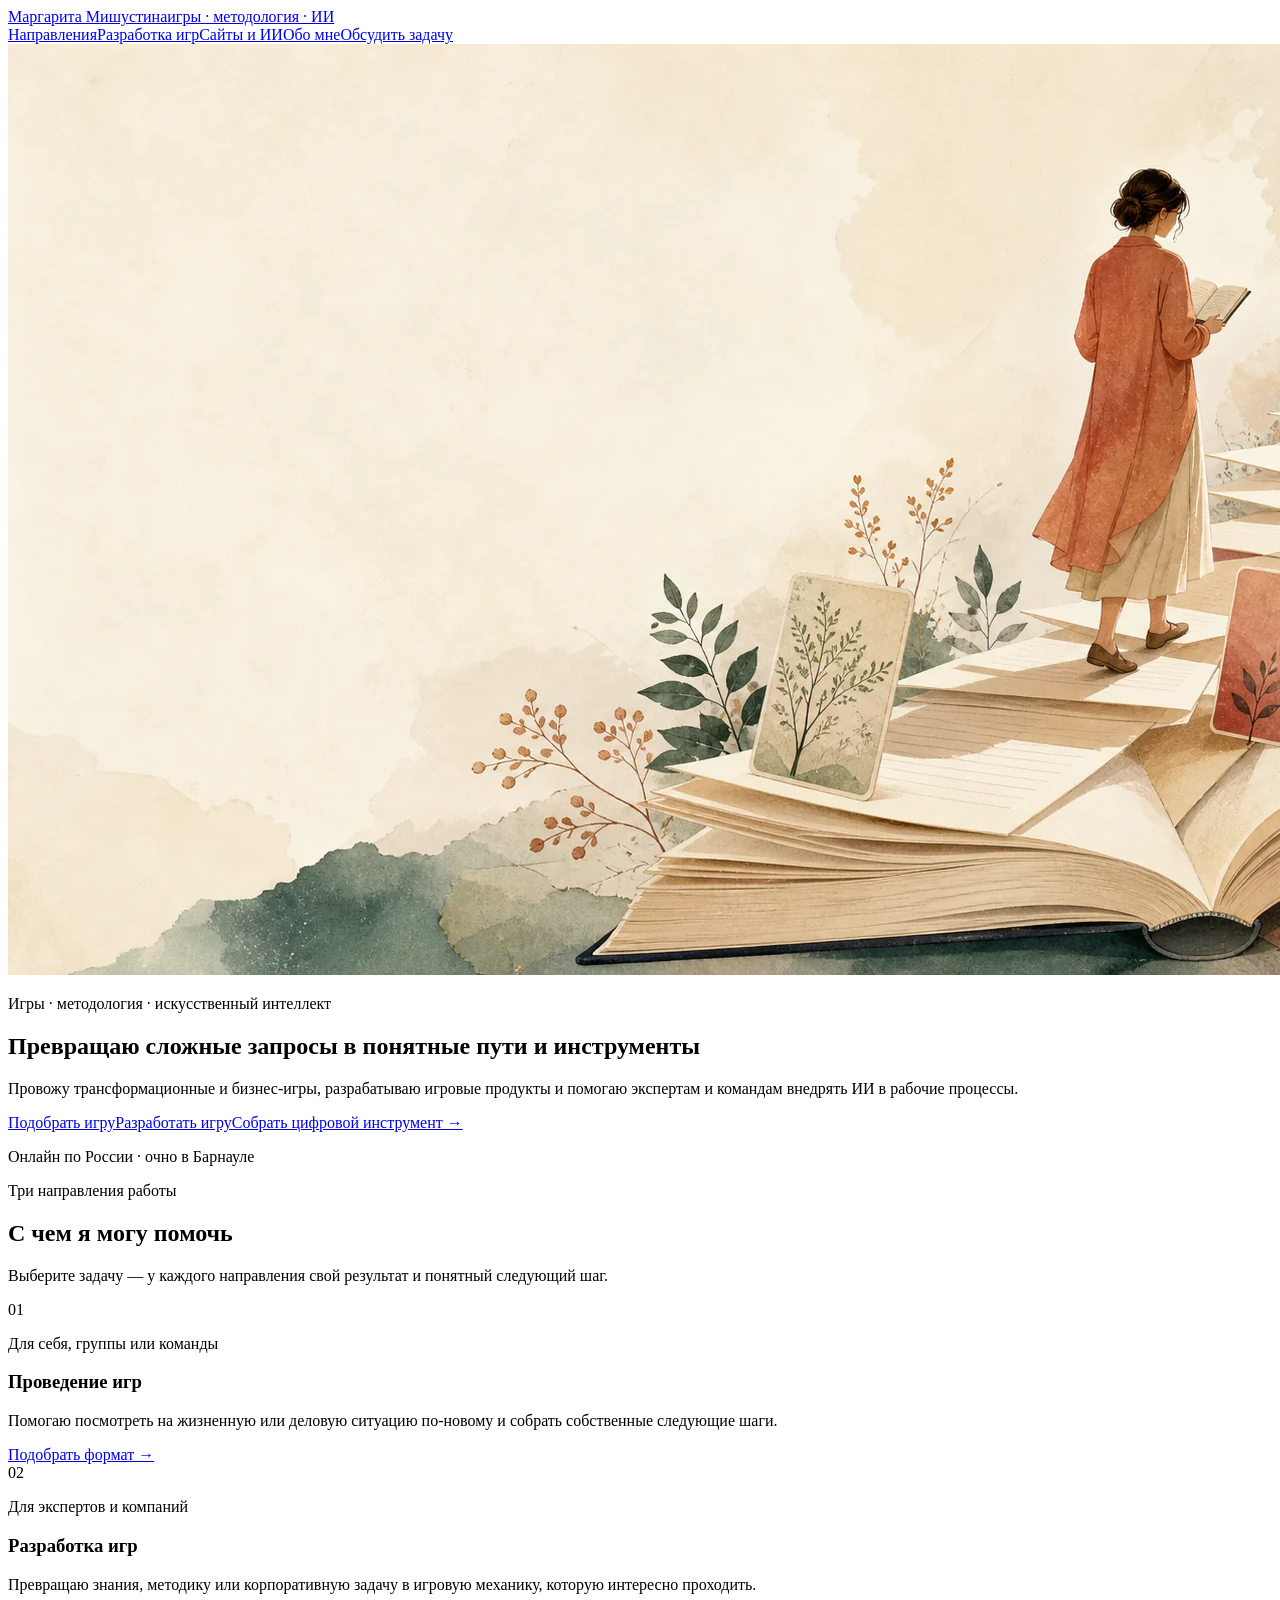
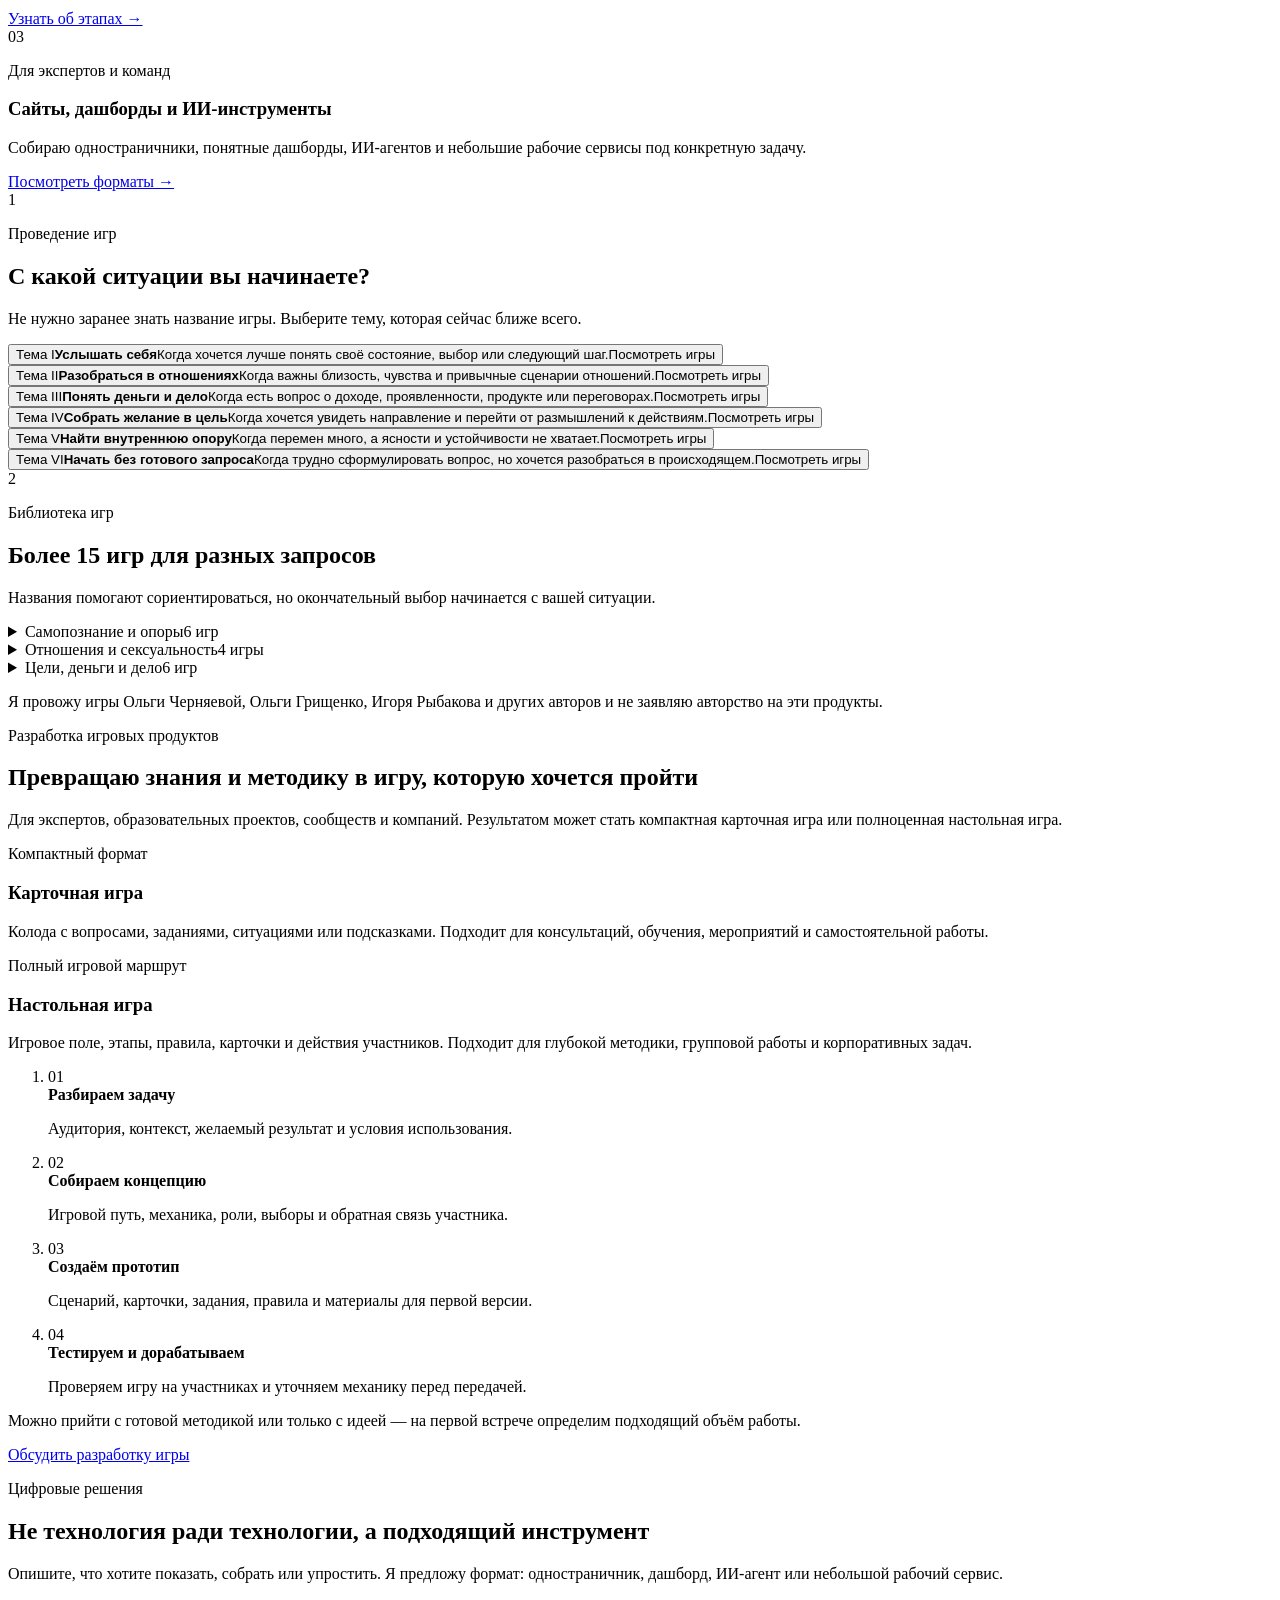
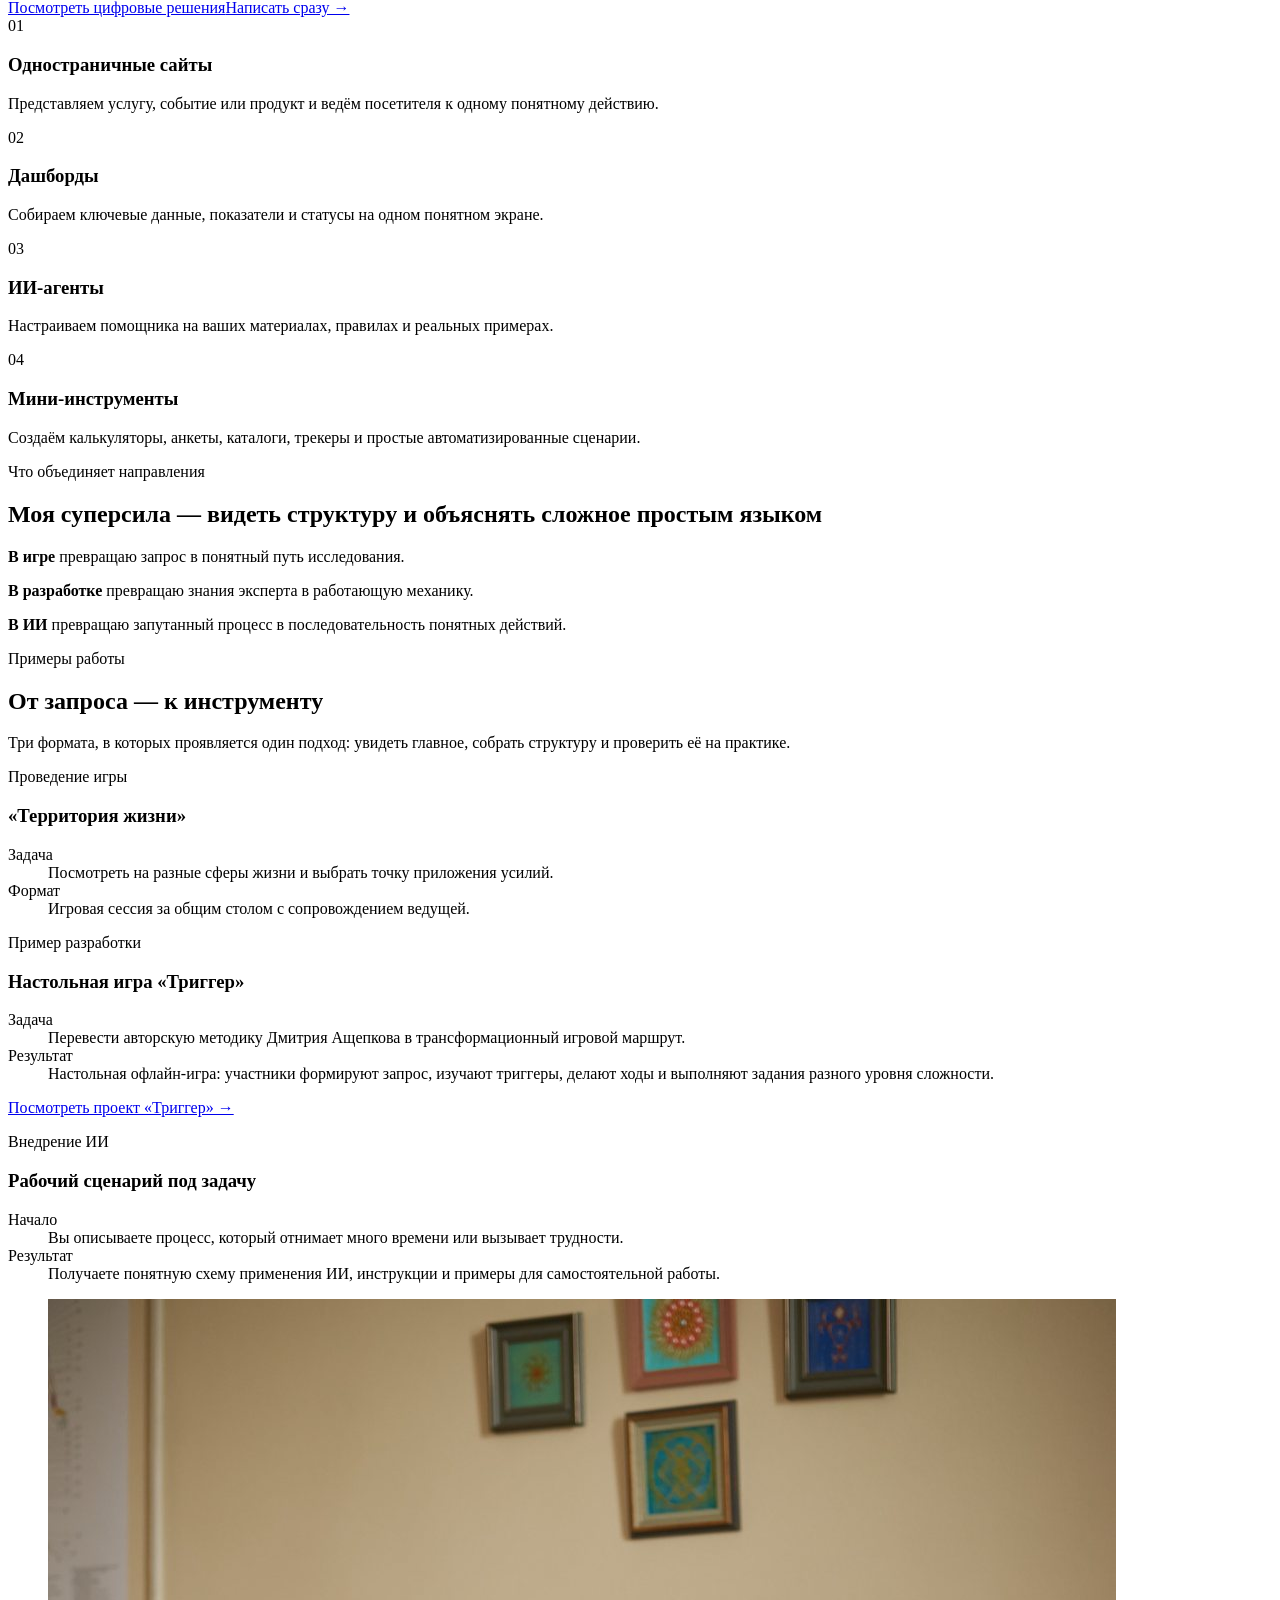
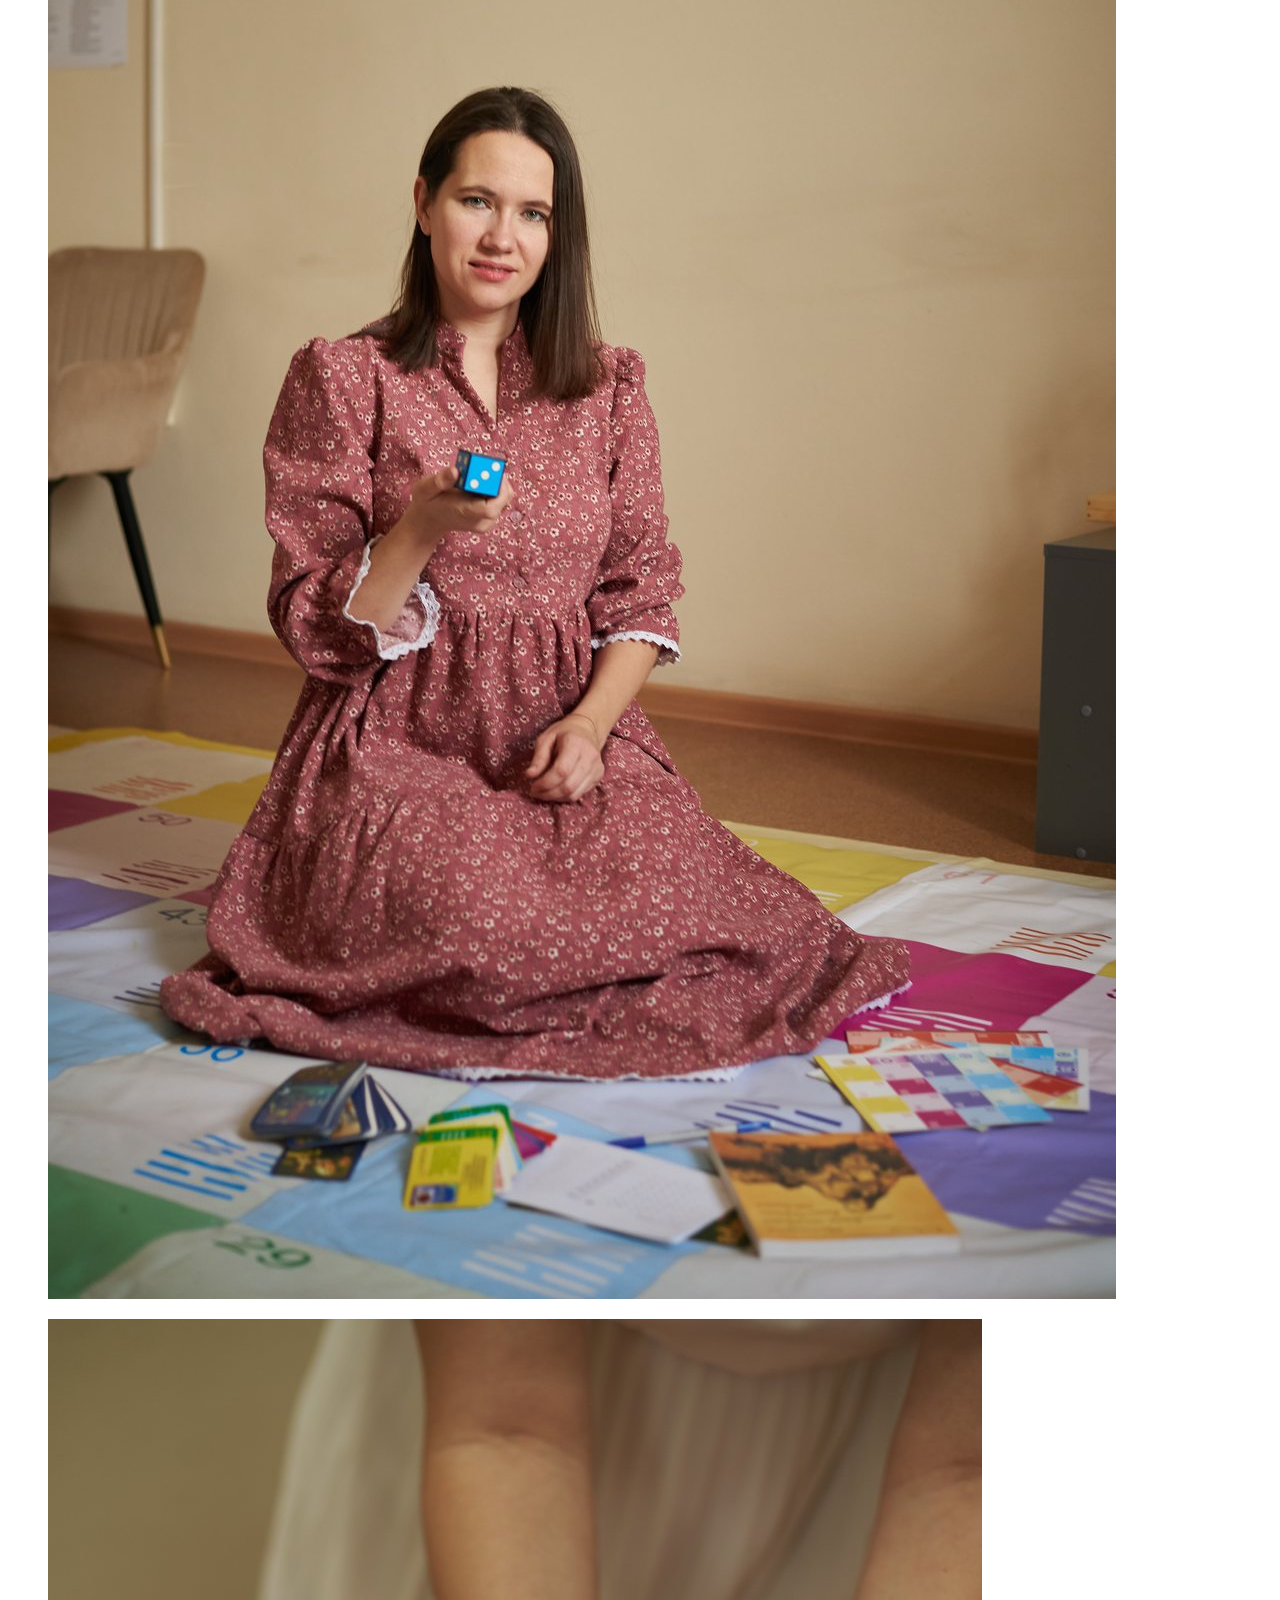
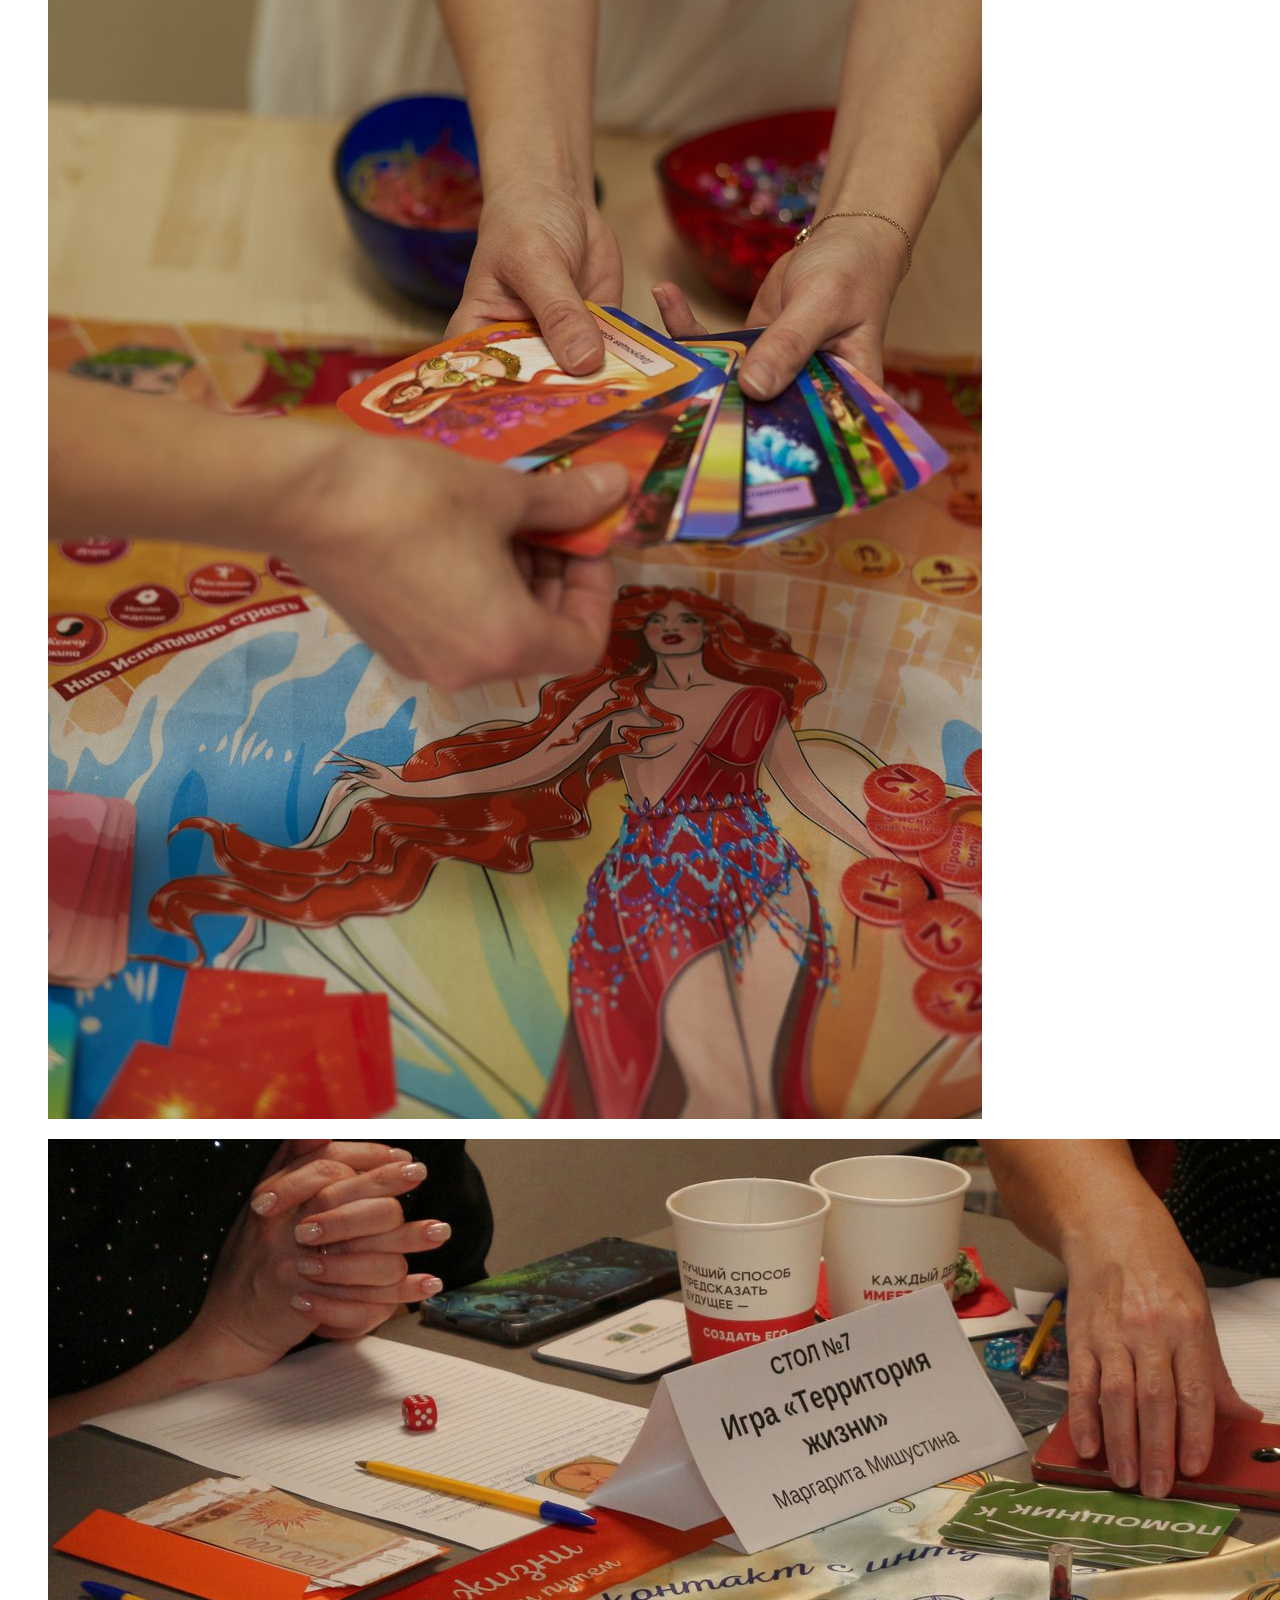
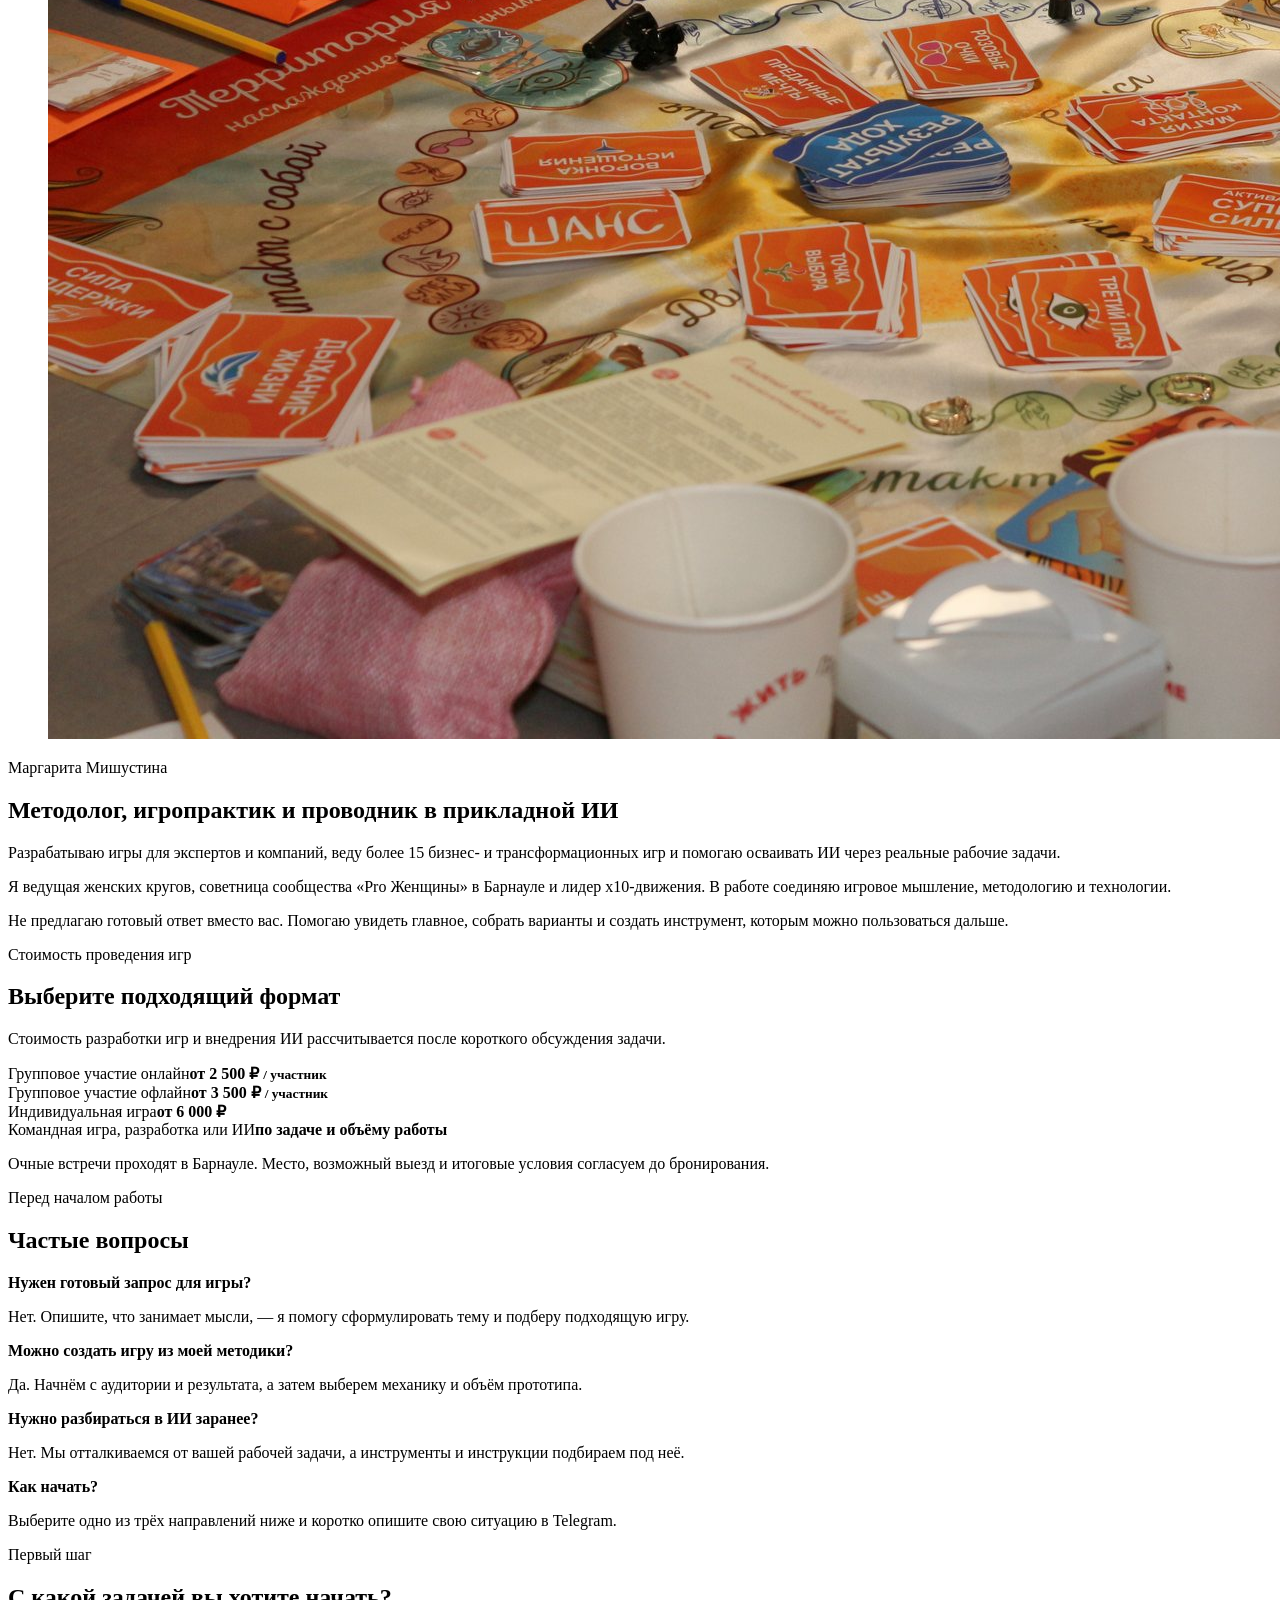
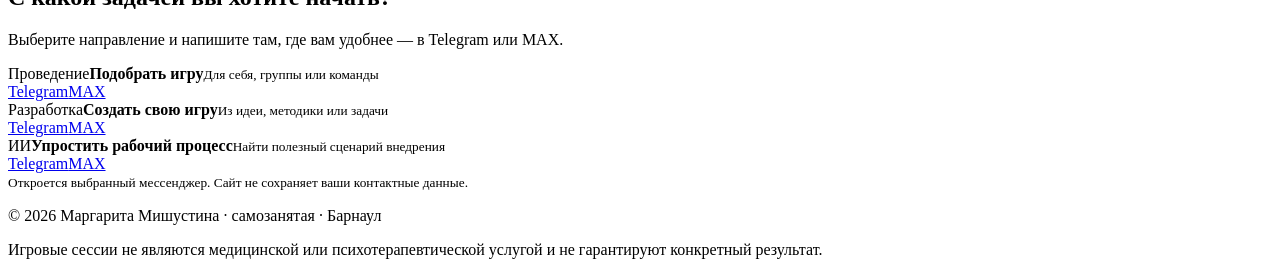
==== commit 40e0f0ea: "Обновлена витрина цифровых решений" ====
--- a/index.html
+++ b/index.html
@@ -1,2 +1,2 @@
-<!DOCTYPE html><html lang="ru"><head><meta charSet="utf-8"/><meta name="viewport" content="width=device-width, initial-scale=1"/><link rel="preload" as="image" href="/book-journey-hero.webp"/><link rel="preload" as="image" href="/margarita-host.jpg"/><link rel="preload" as="image" href="/game-cards.jpg"/><link rel="preload" as="image" href="/game-session.jpg"/><link rel="stylesheet" href="/assets/index-BxCWGx-k.css" data-rsc-css-href="/assets/index-BxCWGx-k.css" data-precedence="vite-rsc/importer-resources"/><link rel="modulepreload" href="/assets/layout-segment-context-V9c8Z1tU.js" crossorigin=""/><link rel="modulepreload" href="/assets/rolldown-runtime-S-ySWqyJ.js" crossorigin=""/><link rel="modulepreload" href="/assets/index-Vi2s322t.js" crossorigin=""/><link rel="modulepreload" href="/assets/framework-CXnKph_e.js" crossorigin=""/><link rel="modulepreload" href="/assets/page-Ctm9_Y2g.js" crossorigin=""/><title>Маргарита Мишустина — проведение и разработка игр, внедрение ИИ</title><meta name="description" content="Проведение трансформационных и бизнес-игр, разработка игровых продуктов и прикладное внедрение ИИ. Онлайн по России и очно в Барнауле."/><meta property="og:title" content="Маргарита Мишустина — игры, методология и ИИ"/><meta property="og:description" content="Проведение и разработка игр, прикладное внедрение ИИ для экспертов и команд."/><meta property="og:url" content="https://margaritamishustina.ru/"/><meta property="og:type" content="website"/><meta property="og:locale" content="ru_RU"/><meta property="og:image" content="https://margaritamishustina.ru/og.png"/><meta property="og:image:width" content="1792"/><meta property="og:image:height" content="937"/><meta property="og:image:alt" content="Маргарита Мишустина — игры, методология и ИИ"/><meta name="twitter:card" content="summary_large_image"/><meta name="twitter:title" content="Маргарита Мишустина — игры, методология и ИИ"/><meta name="twitter:description" content="Проведение и разработка игр, прикладное внедрение ИИ для экспертов и команд."/><meta name="twitter:image" content="https://margaritamishustina.ru/og.png"/><link rel="canonical" href="https://margaritamishustina.ru/"/><script>self.__VINEXT_RSC_PARAMS__={}</script><script>self.__VINEXT_RSC_NAV__={"pathname":"/","searchParams":[]}</script><link rel="modulepreload" href="/assets/index-Vi2s322t.js" />
-<link rel="icon" href="/favicon.svg" type="image/svg+xml"/></head><body><header class="site-header"><a class="brand" href="#top" aria-label="На начало страницы">Маргарита Мишустина<span>игры · методология · ИИ</span></a><nav aria-label="Основная навигация"><a class="nav-link" href="#services">Направления</a><a class="nav-link" href="#game-development">Разработка игр</a><a class="nav-link" href="/ai-agent/">ИИ-агент</a><a class="nav-link" href="#about">Обо мне</a><a class="button button-small" href="#contact">Обсудить задачу</a></nav></header><main id="top"><section class="hero hero-business" aria-labelledby="hero-title"><img class="hero-illustration" src="/book-journey-hero.webp" alt="Открытая книга превращается в дорогу из страниц и игровых карт"/><div class="hero-copy page-shell"><div><p class="chapter-label">Игры · методология · искусственный интеллект</p><h1 id="hero-title">Превращаю сложные запросы в понятные пути и инструменты</h1><p class="hero-lead">Провожу трансформационные и бизнес-игры, разрабатываю игровые продукты и помогаю экспертам и командам внедрять ИИ в рабочие процессы.</p><div class="hero-actions hero-actions-three"><a class="button" href="#games">Подобрать игру</a><a class="button button-outline" href="#game-development">Разработать игру</a><a class="text-link" href="/ai-agent/">Разобраться с ИИ →</a></div><p class="hero-location">Онлайн по России · очно в Барнауле</p></div></div></section><section class="services page-shell" id="services" aria-labelledby="services-title"><div class="section-heading narrow"><p class="chapter-label">Три направления работы</p><h2 id="services-title">С чем я могу помочь</h2><p>Выберите задачу — у каждого направления свой результат и понятный следующий шаг.</p></div><div class="service-grid"><article class="service-card service-card-games"><span class="service-index">01</span><p class="small-title">Для себя, группы или команды</p><h3>Проведение игр</h3><p>Помогаю посмотреть на жизненную или деловую ситуацию по-новому и собрать собственные следующие шаги.</p><a class="text-link" href="#games">Подобрать формат →</a></article><article class="service-card service-card-development"><span class="service-index">02</span><p class="small-title">Для экспертов и компаний</p><h3>Разработка игр</h3><p>Превращаю знания, методику или корпоративную задачу в игровую механику, которую интересно проходить.</p><a class="text-link" href="#game-development">Узнать об этапах →</a></article><article class="service-card service-card-ai"><span class="service-index">03</span><p class="small-title">Для экспертов и команд</p><h3>ИИ-агент по вашей методике</h3><p>Разбираю повторяющийся процесс и собираю помощника на ваших материалах, правилах и примерах.</p><a class="text-link" href="/ai-agent/">Посмотреть, как это работает →</a></article></div></section><div class="story-path"><section class="chapters page-shell story-section" id="games" aria-labelledby="chapters-title"><span class="path-mark" aria-hidden="true">1</span><div class="section-heading narrow"><p class="chapter-label">Проведение игр</p><h2 id="chapters-title">С какой ситуации вы начинаете?</h2><p>Не нужно заранее знать название игры. Выберите тему, которая сейчас ближе всего.</p></div><div class="chapter-grid" aria-label="Темы для выбора игры"><div class="chapter-item"><button class="chapter-card" type="button" aria-pressed="false"><span class="chapter-number">Тема <!-- -->I</span><strong>Услышать себя</strong><span>Когда хочется лучше понять своё состояние, выбор или следующий шаг.</span><span class="chapter-action">Посмотреть игры</span></button></div><div class="chapter-item"><button class="chapter-card" type="button" aria-pressed="false"><span class="chapter-number">Тема <!-- -->II</span><strong>Разобраться в отношениях</strong><span>Когда важны близость, чувства и привычные сценарии отношений.</span><span class="chapter-action">Посмотреть игры</span></button></div><div class="chapter-item"><button class="chapter-card" type="button" aria-pressed="false"><span class="chapter-number">Тема <!-- -->III</span><strong>Понять деньги и дело</strong><span>Когда есть вопрос о доходе, проявленности, продукте или переговорах.</span><span class="chapter-action">Посмотреть игры</span></button></div><div class="chapter-item"><button class="chapter-card" type="button" aria-pressed="false"><span class="chapter-number">Тема <!-- -->IV</span><strong>Собрать желание в цель</strong><span>Когда хочется увидеть направление и перейти от размышлений к действиям.</span><span class="chapter-action">Посмотреть игры</span></button></div><div class="chapter-item"><button class="chapter-card" type="button" aria-pressed="false"><span class="chapter-number">Тема <!-- -->V</span><strong>Найти внутреннюю опору</strong><span>Когда перемен много, а ясности и устойчивости не хватает.</span><span class="chapter-action">Посмотреть игры</span></button></div><div class="chapter-item"><button class="chapter-card" type="button" aria-pressed="false"><span class="chapter-number">Тема <!-- -->VI</span><strong>Начать без готового запроса</strong><span>Когда трудно сформулировать вопрос, но хочется разобраться в происходящем.</span><span class="chapter-action">Посмотреть игры</span></button></div></div></section><section class="repertoire page-shell story-section" aria-labelledby="repertoire-title"><span class="path-mark" aria-hidden="true">2</span><div class="section-heading narrow"><p class="chapter-label">Библиотека игр</p><h2 id="repertoire-title">Более 15 игр для разных запросов</h2><p>Названия помогают сориентироваться, но окончательный выбор начинается с вашей ситуации.</p></div><div class="accordion-list"><details><summary>Самопознание и опоры<span>6 игр</span></summary><ul><li>Лила Чакра — настольный и напольный формат</li><li>Территория жизни — онлайн и настольный формат</li><li>Подсказки Вселенной — настольный формат</li><li>Котики-пледики — настольный формат</li><li>Про себя — авторская игра</li><li>Ответ во мне — авторская игра</li></ul></details><details><summary>Отношения и сексуальность<span>4 игры</span></summary><ul><li>Пробуждение Афродиты — настольный формат</li><li>Сексуальность — энергия жизни — онлайн-формат</li><li>Похитители сердец — онлайн и настольный формат</li><li>Страшные сказки — онлайн и настольный формат</li></ul></details><details><summary>Цели, деньги и дело<span>6 игр</span></summary><ul><li>Карта желаний: сказочный метод — онлайн и настольный формат</li><li>Богатство рода — онлайн-формат</li><li>Территория денег — онлайн-формат</li><li>Фабрика впечатлений — онлайн и настольный формат</li><li>Предвкушение — онлайн и настольный формат</li><li>Игра на миллиард — настольный формат</li></ul></details></div><p class="authors-note">Я провожу игры Ольги Черняевой, Ольги Грищенко, Игоря Рыбакова и других авторов и не заявляю авторство на эти продукты.</p></section></div><section class="development-section story-section" id="game-development" aria-labelledby="development-title"><div class="page-shell"><div class="section-heading narrow"><p class="chapter-label light">Разработка игровых продуктов</p><h2 id="development-title">Превращаю знания и методику в игру, которую хочется пройти</h2><p>Для экспертов, образовательных проектов, сообществ и компаний. Результатом может стать компактная карточная игра или полноценная настольная игра.</p></div><div class="game-format-grid" aria-label="Варианты разработки игры"><article><p class="small-title">Компактный формат</p><h3>Карточная игра</h3><p>Колода с вопросами, заданиями, ситуациями или подсказками. Подходит для консультаций, обучения, мероприятий и самостоятельной работы.</p></article><article><p class="small-title">Полный игровой маршрут</p><h3>Настольная игра</h3><p>Игровое поле, этапы, правила, карточки и действия участников. Подходит для глубокой методики, групповой работы и корпоративных задач.</p></article></div><ol class="development-steps"><li><span>01</span><div><strong>Разбираем задачу</strong><p>Аудитория, контекст, желаемый результат и условия использования.</p></div></li><li><span>02</span><div><strong>Собираем концепцию</strong><p>Игровой путь, механика, роли, выборы и обратная связь участника.</p></div></li><li><span>03</span><div><strong>Создаём прототип</strong><p>Сценарий, карточки, задания, правила и материалы для первой версии.</p></div></li><li><span>04</span><div><strong>Тестируем и дорабатываем</strong><p>Проверяем игру на участниках и уточняем механику перед передачей.</p></div></li></ol><div class="development-cta"><p>Можно прийти с готовой методикой или только с идеей — на первой встрече определим подходящий объём работы.</p><a class="button button-light" href="#contact">Обсудить разработку игры</a></div></div></section><section class="ai-section story-section" id="ai" aria-labelledby="ai-title"><div class="ai-inner page-shell"><div class="ai-intro"><p class="chapter-label">Прикладное внедрение ИИ</p><h2 id="ai-title">ИИ не ради технологии, а ради более простой работы</h2><p>Опишите, на что регулярно уходит время. Я разберу процесс, покажу подходящие инструменты и помогу собрать понятный рабочий сценарий.</p><div class="hero-actions"><a class="button" href="/ai-agent/">Подробнее об ИИ-агенте</a><a class="text-link" href="#contact">Написать сразу →</a></div></div><div class="ai-capabilities" aria-label="Возможности внедрения ИИ"><article><span>01</span><div><h3>Разбор процессов</h3><p>Находим повторяющиеся задачи и определяем, где ИИ даст реальную пользу.</p></div></article><article><span>02</span><div><h3>Рабочие помощники</h3><p>Собираем инструкции, промты и базу знаний под ваши задачи и стиль работы.</p></div></article><article><span>03</span><div><h3>Контент и информация</h3><p>Упрощаем подготовку текстов, идей, исследований, планов и материалов.</p></div></article><article><span>04</span><div><h3>Обучение и сопровождение</h3><p>Осваиваем новый процесс на реальных задачах и корректируем его после первых запусков.</p></div></article></div></div></section><section class="method-bridge page-shell" aria-labelledby="method-title"><p class="chapter-label">Что объединяет направления</p><h2 id="method-title">Моя суперсила — видеть структуру и объяснять сложное простым языком</h2><div class="bridge-grid"><p><strong>В игре</strong> превращаю запрос в понятный путь исследования.</p><p><strong>В разработке</strong> превращаю знания эксперта в работающую механику.</p><p><strong>В ИИ</strong> превращаю запутанный процесс в последовательность понятных действий.</p></div></section><section class="cases page-shell" id="cases" aria-labelledby="cases-title"><div class="section-heading narrow"><p class="chapter-label">Примеры работы</p><h2 id="cases-title">От запроса — к инструменту</h2><p>Три формата, в которых проявляется один подход: увидеть главное, собрать структуру и проверить её на практике.</p></div><div class="case-grid"><article><p class="small-title">Проведение игры</p><h3>«Территория жизни»</h3><dl><div><dt>Задача</dt><dd>Посмотреть на разные сферы жизни и выбрать точку приложения усилий.</dd></div><div><dt>Формат</dt><dd>Игровая сессия за общим столом с сопровождением ведущей.</dd></div></dl></article><article><p class="small-title">Пример разработки</p><h3>Настольная игра «Триггер»</h3><dl><div><dt>Задача</dt><dd>Перевести авторскую методику Дмитрия Ащепкова в трансформационный игровой маршрут.</dd></div><div><dt>Результат</dt><dd>Настольная офлайн-игра: участники формируют запрос, изучают триггеры, делают ходы и выполняют задания разного уровня сложности.</dd></div></dl><a class="case-link" href="https://aschepkov.ru/trigger-game" target="_blank" rel="noreferrer">Посмотреть проект «Триггер» →</a></article><article><p class="small-title">Внедрение ИИ</p><h3>Рабочий сценарий под задачу</h3><dl><div><dt>Начало</dt><dd>Вы описываете процесс, который отнимает много времени или вызывает трудности.</dd></div><div><dt>Результат</dt><dd>Получаете понятную схему применения ИИ, инструкции и примеры для самостоятельной работы.</dd></div></dl></article></div></section><section class="about-section story-section" id="about" aria-labelledby="about-title"><div class="about-inner page-shell"><div class="photo-story" aria-label="Фотографии с игровых сессий"><figure class="photo-main"><img src="/margarita-host.jpg" alt="Маргарита Мишустина проводит настольную игру"/></figure><figure class="photo-note photo-note-top"><img src="/game-cards.jpg" alt="Выбор карты во время игровой сессии"/></figure><figure class="photo-note photo-note-bottom"><img src="/game-session.jpg" alt="Участники игры за общим столом"/></figure></div><div class="about-copy"><p class="chapter-label light">Маргарита Мишустина</p><h2 id="about-title">Методолог, игропрактик и проводник в прикладной ИИ</h2><p>Разрабатываю игры для экспертов и компаний, веду более 15 бизнес- и трансформационных игр и помогаю осваивать ИИ через реальные рабочие задачи.</p><p>Я ведущая женских кругов, советница сообщества «Pro Женщины» в Барнауле и лидер х10-движения. В работе соединяю игровое мышление, методологию и технологии.</p><p class="about-note">Не предлагаю готовый ответ вместо вас. Помогаю увидеть главное, собрать варианты и создать инструмент, которым можно пользоваться дальше.</p></div></div></section><section class="prices story-section" id="prices" aria-labelledby="prices-title"><div class="page-shell"><div class="section-heading narrow"><p class="chapter-label">Стоимость проведения игр</p><h2 id="prices-title">Выберите подходящий формат</h2><p>Стоимость разработки игр и внедрения ИИ рассчитывается после короткого обсуждения задачи.</p></div><div class="price-table"><div class="price-row"><span>Групповое участие онлайн</span><strong>от 2 500 ₽ <small>/ участник</small></strong></div><div class="price-row"><span>Групповое участие офлайн</span><strong>от 3 500 ₽ <small>/ участник</small></strong></div><div class="price-row"><span>Индивидуальная игра</span><strong>от 6 000 ₽</strong></div><div class="price-row price-row-business"><span>Командная игра, разработка или ИИ</span><strong>по задаче и объёму работы</strong></div></div><p class="price-note">Очные встречи проходят в Барнауле. Место, возможный выезд и итоговые условия согласуем до бронирования.</p></div></section><section class="faq page-shell story-section" aria-labelledby="faq-title"><div class="section-heading narrow"><p class="chapter-label">Перед началом работы</p><h2 id="faq-title">Частые вопросы</h2></div><div class="faq-list"><div><strong>Нужен готовый запрос для игры?</strong><p>Нет. Опишите, что занимает мысли, — я помогу сформулировать тему и подберу подходящую игру.</p></div><div><strong>Можно создать игру из моей методики?</strong><p>Да. Начнём с аудитории и результата, а затем выберем механику и объём прототипа.</p></div><div><strong>Нужно разбираться в ИИ заранее?</strong><p>Нет. Мы отталкиваемся от вашей рабочей задачи, а инструменты и инструкции подбираем под неё.</p></div><div><strong>Как начать?</strong><p>Выберите одно из трёх направлений ниже и коротко опишите свою ситуацию в Telegram.</p></div></div></section><section class="contact-section" id="contact" aria-labelledby="contact-title"><div class="page-shell contact-inner contact-wide"><p class="chapter-label light">Первый шаг</p><h2 id="contact-title">С какой задачей вы хотите начать?</h2><p>Выберите направление и напишите там, где вам удобнее — в Telegram или MAX.</p><div class="contact-routes"><article><span>Проведение</span><strong>Подобрать игру</strong><small>Для себя, группы или команды</small><div class="contact-actions"><a href="https://t.me/margomishustina?text=Хочу%20подобрать%20игру.%20Сейчас%20меня%20волнует…" target="_blank" rel="noreferrer">Telegram</a><a href="https://max.ru/u/f9LHodD0cOJ58w_miyVyxqNpqsaRyYkkDJzzNxGYWLPPNpNHyA_haYvDagc" target="_blank" rel="noreferrer">MAX</a></div></article><article><span>Разработка</span><strong>Создать свою игру</strong><small>Из идеи, методики или задачи</small><div class="contact-actions"><a href="https://t.me/margomishustina?text=Хочу%20обсудить%20разработку%20игры.%20Моя%20тема…" target="_blank" rel="noreferrer">Telegram</a><a href="https://max.ru/u/f9LHodD0cOJ58w_miyVyxqNpqsaRyYkkDJzzNxGYWLPPNpNHyA_haYvDagc" target="_blank" rel="noreferrer">MAX</a></div></article><article><span>ИИ</span><strong>Упростить рабочий процесс</strong><small>Найти полезный сценарий внедрения</small><div class="contact-actions"><a href="https://t.me/margomishustina?text=Хочу%20понять,%20где%20мне%20поможет%20ИИ.%20Сейчас%20много%20времени%20уходит%20на…" target="_blank" rel="noreferrer">Telegram</a><a href="https://max.ru/u/f9LHodD0cOJ58w_miyVyxqNpqsaRyYkkDJzzNxGYWLPPNpNHyA_haYvDagc" target="_blank" rel="noreferrer">MAX</a></div></article></div><small>Откроется выбранный мессенджер. Сайт не сохраняет ваши контактные данные.</small></div></section></main><footer class="site-footer page-shell"><p>© 2026 Маргарита Мишустина · самозанятая · Барнаул</p><p>Игровые сессии не являются медицинской или психотерапевтической услугой и не гарантируют конкретный результат.</p></footer><script id="_R_">import("/assets/index-Vi2s322t.js")</script></body></html><script>self.__VINEXT_RSC_CHUNKS__=self.__VINEXT_RSC_CHUNKS__||[];self.__VINEXT_RSC_CHUNKS__.push("2:I[\"491d67a9792c\",[],\"Children\",1]\n3:I[\"cfee43ca1bc7\",[],\"LayoutSegmentProvider\",1]\n4:I[\"491d67a9792c\",[],\"Slot\",1]\n5:I[\"5b777958e3fd\",[],\"RedirectBoundary\",1]\n:HL[\"/assets/index-BxCWGx-k.css\",\"style\"]\n")</script><script>self.__VINEXT_RSC_CHUNKS__=self.__VINEXT_RSC_CHUNKS__||[];self.__VINEXT_RSC_CHUNKS__.push("0:{\"__route\":\"route:/\",\"__interceptionContext\":null,\"__layoutIds\":[\"layout:/\"],\"__rootLayout\":\"/\",\"page:/\":\"$L1\",\"layout:/\":[[[[\"$\",\"link\",\"css:/assets/index-BxCWGx-k.css\",{\"rel\":\"stylesheet\",\"precedence\":\"vite-rsc/importer-resources\",\"href\":\"/assets/index-BxCWGx-k.css\",\"data-rsc-css-href\":\"/assets/index-BxCWGx-k.css\"}],\"$undefined\"],[\"$\",\"html\",null,{\"lang\":\"ru\",\"children\":[\"$\",\"body\",null,{\"children\":[\"$\",\"$L2\",null,{}]}]}]],null],\"route:/\":[[[\"$\",\"meta\",null,{\"charSet\":\"utf-8\"}],[[\"$\",\"title\",\"0\",{\"children\":\"Маргарита Мишустина — проведение и разработка игр, внедрение ИИ\"}],[\"$\",\"meta\",\"1\",{\"name\":\"description\",\"content\":\"Проведение трансформационных и бизнес-игр, разработка игровых продуктов и прикладное внедрение ИИ. Онлайн по России и очно в Барнауле.\"}],[\"$\",\"meta\",\"2\",{\"property\":\"og:title\",\"content\":\"Маргарита Мишустина — игры, методология и ИИ\"}],[\"$\",\"meta\",\"3\",{\"property\":\"og:description\",\"content\":\"Проведение и разработка игр, прикладное внедрение ИИ для экспертов и команд.\"}],[\"$\",\"meta\",\"4\",{\"property\":\"og:url\",\"content\":\"https://margaritamishustina.ru/\"}],[\"$\",\"meta\",\"5\",{\"property\":\"og:type\",\"content\":\"website\"}],[\"$\",\"meta\",\"6\",{\"property\":\"og:locale\",\"content\":\"ru_RU\"}],[\"$\",\"meta\",\"7\",{\"property\":\"og:image\",\"content\":\"https://margaritamishustina.ru/og.png\"}],[\"$\",\"meta\",\"8\",{\"property\":\"og:image:width\",\"content\":\"1792\"}],[\"$\",\"meta\",\"9\",{\"property\":\"og:image:height\",\"content\":\"937\"}],[\"$\",\"meta\",\"10\",{\"property\":\"og:image:alt\",\"content\":\"Маргарита Мишустина — игры, методология и ИИ\"}],[\"$\",\"meta\",\"11\",{\"name\":\"twitter:card\",\"content\":\"summary_large_image\"}],[\"$\",\"meta\",\"12\",{\"name\":\"twitter:title\",\"content\":\"Маргарита Мишустина — игры, методология и ИИ\"}],[\"$\",\"meta\",\"13\",{\"name\":\"twitter:description\",\"content\":\"Проведение и разработка игр, прикладное внедрение ИИ для экспертов и команд.\"}],[\"$\",\"meta\",\"14\",{\"name\":\"twitter:image\",\"content\":\"https://margaritamishustina.ru/og.png\"}],[\"$\",\"link\",\"15\",{\"rel\":\"canonical\",\"href\":\"https://margaritamishustina.ru/\"}]],[[\"$\",\"meta\",\"0\",{\"name\":\"viewport\",\"content\":\"width=device-width, initial-scale=1\"}]]],[\"$\",\"$L3\",null,{\"segmentMap\":{\"children\":[]},\"children\":[\"$\",\"$L4\",null,{\"id\":\"layout:/\",\"parallelSlots\":\"$undefined\",\"children\":[\"$\",\"$L5\",null,{\"children\":[\"$\",\"$L3\",null,{\"segmentMap\":{\"children\":[]},\"children\":[\"$\",\"$L4\",null,{\"id\":\"page:/\"}]}]}]}]}]],\"__layoutFlags\":{\"layout:/\":\"s\"},\"__artifactCompatibility\":{\"schemaVersion\":1,\"graphVersion\":\"app-route-graph:4uhn5s1wvoptc\",\"deploymentVersion\":\"15f0492b-9839-4510-b03e-3e1b7dee6f03\",\"appElementsSchemaVersion\":1,\"rscPayloadSchemaVersion\":1,\"rootBoundaryId\":\"/\",\"renderEpoch\":null}}\n")</script><script>self.__VINEXT_RSC_CHUNKS__=self.__VINEXT_RSC_CHUNKS__||[];self.__VINEXT_RSC_CHUNKS__.push("6:I[\"6efdf509a785\",[],\"default\",1]\n1:[\"$\",\"$L6\",null,{\"params\":\"$@7\",\"searchParams\":\"$@8\"}]\n")</script><script>self.__VINEXT_RSC_CHUNKS__=self.__VINEXT_RSC_CHUNKS__||[];self.__VINEXT_RSC_CHUNKS__.push("7:{}\n8:{}\n")</script><script>self.__VINEXT_RSC_DONE__=true</script>+<!DOCTYPE html><html lang="ru"><head><meta charSet="utf-8"/><meta name="viewport" content="width=device-width, initial-scale=1"/><link rel="preload" as="image" href="/book-journey-hero.webp"/><link rel="preload" as="image" href="/margarita-host.jpg"/><link rel="preload" as="image" href="/game-cards.jpg"/><link rel="preload" as="image" href="/game-session.jpg"/><link rel="stylesheet" href="/assets/index-Bg4jBKyy.css" data-rsc-css-href="/assets/index-Bg4jBKyy.css" data-precedence="vite-rsc/importer-resources"/><link rel="modulepreload" href="/assets/layout-segment-context-Ban0M5FC.js" crossorigin=""/><link rel="modulepreload" href="/assets/rolldown-runtime-S-ySWqyJ.js" crossorigin=""/><link rel="modulepreload" href="/assets/index-CKbLEytL.js" crossorigin=""/><link rel="modulepreload" href="/assets/framework-CXnKph_e.js" crossorigin=""/><link rel="modulepreload" href="/assets/page-hy4may_m.js" crossorigin=""/><title>Маргарита Мишустина — проведение и разработка игр, внедрение ИИ</title><meta name="description" content="Проведение трансформационных и бизнес-игр, разработка игровых продуктов и прикладное внедрение ИИ. Онлайн по России и очно в Барнауле."/><meta property="og:title" content="Маргарита Мишустина — игры, методология и ИИ"/><meta property="og:description" content="Проведение и разработка игр, прикладное внедрение ИИ для экспертов и команд."/><meta property="og:url" content="https://margaritamishustina.ru/"/><meta property="og:type" content="website"/><meta property="og:locale" content="ru_RU"/><meta property="og:image" content="https://margaritamishustina.ru/og.png"/><meta property="og:image:width" content="1792"/><meta property="og:image:height" content="937"/><meta property="og:image:alt" content="Маргарита Мишустина — игры, методология и ИИ"/><meta name="twitter:card" content="summary_large_image"/><meta name="twitter:title" content="Маргарита Мишустина — игры, методология и ИИ"/><meta name="twitter:description" content="Проведение и разработка игр, прикладное внедрение ИИ для экспертов и команд."/><meta name="twitter:image" content="https://margaritamishustina.ru/og.png"/><link rel="canonical" href="https://margaritamishustina.ru/"/><script>self.__VINEXT_RSC_PARAMS__={}</script><script>self.__VINEXT_RSC_NAV__={"pathname":"/","searchParams":[]}</script><link rel="modulepreload" href="/assets/index-CKbLEytL.js" />
+<link rel="icon" href="/favicon.svg" type="image/svg+xml"/></head><body><header class="site-header"><a class="brand" href="#top" aria-label="На начало страницы">Маргарита Мишустина<span>игры · методология · ИИ</span></a><nav aria-label="Основная навигация"><a class="nav-link" href="#services">Направления</a><a class="nav-link" href="#game-development">Разработка игр</a><a class="nav-link" href="/ai-agent/">Сайты и ИИ</a><a class="nav-link" href="#about">Обо мне</a><a class="button button-small" href="#contact">Обсудить задачу</a></nav></header><main id="top"><section class="hero hero-business" aria-labelledby="hero-title"><img class="hero-illustration" src="/book-journey-hero.webp" alt="Открытая книга превращается в дорогу из страниц и игровых карт"/><div class="hero-copy page-shell"><div><p class="chapter-label">Игры · методология · искусственный интеллект</p><h1 id="hero-title">Превращаю сложные запросы в понятные пути и инструменты</h1><p class="hero-lead">Провожу трансформационные и бизнес-игры, разрабатываю игровые продукты и помогаю экспертам и командам внедрять ИИ в рабочие процессы.</p><div class="hero-actions hero-actions-three"><a class="button" href="#games">Подобрать игру</a><a class="button button-outline" href="#game-development">Разработать игру</a><a class="text-link" href="/ai-agent/">Собрать цифровой инструмент →</a></div><p class="hero-location">Онлайн по России · очно в Барнауле</p></div></div></section><section class="services page-shell" id="services" aria-labelledby="services-title"><div class="section-heading narrow"><p class="chapter-label">Три направления работы</p><h2 id="services-title">С чем я могу помочь</h2><p>Выберите задачу — у каждого направления свой результат и понятный следующий шаг.</p></div><div class="service-grid"><article class="service-card service-card-games"><span class="service-index">01</span><p class="small-title">Для себя, группы или команды</p><h3>Проведение игр</h3><p>Помогаю посмотреть на жизненную или деловую ситуацию по-новому и собрать собственные следующие шаги.</p><a class="text-link" href="#games">Подобрать формат →</a></article><article class="service-card service-card-development"><span class="service-index">02</span><p class="small-title">Для экспертов и компаний</p><h3>Разработка игр</h3><p>Превращаю знания, методику или корпоративную задачу в игровую механику, которую интересно проходить.</p><a class="text-link" href="#game-development">Узнать об этапах →</a></article><article class="service-card service-card-ai"><span class="service-index">03</span><p class="small-title">Для экспертов и команд</p><h3>Сайты, дашборды и ИИ-инструменты</h3><p>Собираю одностраничники, понятные дашборды, ИИ-агентов и небольшие рабочие сервисы под конкретную задачу.</p><a class="text-link" href="/ai-agent/">Посмотреть форматы →</a></article></div></section><div class="story-path"><section class="chapters page-shell story-section" id="games" aria-labelledby="chapters-title"><span class="path-mark" aria-hidden="true">1</span><div class="section-heading narrow"><p class="chapter-label">Проведение игр</p><h2 id="chapters-title">С какой ситуации вы начинаете?</h2><p>Не нужно заранее знать название игры. Выберите тему, которая сейчас ближе всего.</p></div><div class="chapter-grid" aria-label="Темы для выбора игры"><div class="chapter-item"><button class="chapter-card" type="button" aria-pressed="false"><span class="chapter-number">Тема <!-- -->I</span><strong>Услышать себя</strong><span>Когда хочется лучше понять своё состояние, выбор или следующий шаг.</span><span class="chapter-action">Посмотреть игры</span></button></div><div class="chapter-item"><button class="chapter-card" type="button" aria-pressed="false"><span class="chapter-number">Тема <!-- -->II</span><strong>Разобраться в отношениях</strong><span>Когда важны близость, чувства и привычные сценарии отношений.</span><span class="chapter-action">Посмотреть игры</span></button></div><div class="chapter-item"><button class="chapter-card" type="button" aria-pressed="false"><span class="chapter-number">Тема <!-- -->III</span><strong>Понять деньги и дело</strong><span>Когда есть вопрос о доходе, проявленности, продукте или переговорах.</span><span class="chapter-action">Посмотреть игры</span></button></div><div class="chapter-item"><button class="chapter-card" type="button" aria-pressed="false"><span class="chapter-number">Тема <!-- -->IV</span><strong>Собрать желание в цель</strong><span>Когда хочется увидеть направление и перейти от размышлений к действиям.</span><span class="chapter-action">Посмотреть игры</span></button></div><div class="chapter-item"><button class="chapter-card" type="button" aria-pressed="false"><span class="chapter-number">Тема <!-- -->V</span><strong>Найти внутреннюю опору</strong><span>Когда перемен много, а ясности и устойчивости не хватает.</span><span class="chapter-action">Посмотреть игры</span></button></div><div class="chapter-item"><button class="chapter-card" type="button" aria-pressed="false"><span class="chapter-number">Тема <!-- -->VI</span><strong>Начать без готового запроса</strong><span>Когда трудно сформулировать вопрос, но хочется разобраться в происходящем.</span><span class="chapter-action">Посмотреть игры</span></button></div></div></section><section class="repertoire page-shell story-section" aria-labelledby="repertoire-title"><span class="path-mark" aria-hidden="true">2</span><div class="section-heading narrow"><p class="chapter-label">Библиотека игр</p><h2 id="repertoire-title">Более 15 игр для разных запросов</h2><p>Названия помогают сориентироваться, но окончательный выбор начинается с вашей ситуации.</p></div><div class="accordion-list"><details><summary>Самопознание и опоры<span>6 игр</span></summary><ul><li>Лила Чакра — настольный и напольный формат</li><li>Территория жизни — онлайн и настольный формат</li><li>Подсказки Вселенной — настольный формат</li><li>Котики-пледики — настольный формат</li><li>Про себя — авторская игра</li><li>Ответ во мне — авторская игра</li></ul></details><details><summary>Отношения и сексуальность<span>4 игры</span></summary><ul><li>Пробуждение Афродиты — настольный формат</li><li>Сексуальность — энергия жизни — онлайн-формат</li><li>Похитители сердец — онлайн и настольный формат</li><li>Страшные сказки — онлайн и настольный формат</li></ul></details><details><summary>Цели, деньги и дело<span>6 игр</span></summary><ul><li>Карта желаний: сказочный метод — онлайн и настольный формат</li><li>Богатство рода — онлайн-формат</li><li>Территория денег — онлайн-формат</li><li>Фабрика впечатлений — онлайн и настольный формат</li><li>Предвкушение — онлайн и настольный формат</li><li>Игра на миллиард — настольный формат</li></ul></details></div><p class="authors-note">Я провожу игры Ольги Черняевой, Ольги Грищенко, Игоря Рыбакова и других авторов и не заявляю авторство на эти продукты.</p></section></div><section class="development-section story-section" id="game-development" aria-labelledby="development-title"><div class="page-shell"><div class="section-heading narrow"><p class="chapter-label light">Разработка игровых продуктов</p><h2 id="development-title">Превращаю знания и методику в игру, которую хочется пройти</h2><p>Для экспертов, образовательных проектов, сообществ и компаний. Результатом может стать компактная карточная игра или полноценная настольная игра.</p></div><div class="game-format-grid" aria-label="Варианты разработки игры"><article><p class="small-title">Компактный формат</p><h3>Карточная игра</h3><p>Колода с вопросами, заданиями, ситуациями или подсказками. Подходит для консультаций, обучения, мероприятий и самостоятельной работы.</p></article><article><p class="small-title">Полный игровой маршрут</p><h3>Настольная игра</h3><p>Игровое поле, этапы, правила, карточки и действия участников. Подходит для глубокой методики, групповой работы и корпоративных задач.</p></article></div><ol class="development-steps"><li><span>01</span><div><strong>Разбираем задачу</strong><p>Аудитория, контекст, желаемый результат и условия использования.</p></div></li><li><span>02</span><div><strong>Собираем концепцию</strong><p>Игровой путь, механика, роли, выборы и обратная связь участника.</p></div></li><li><span>03</span><div><strong>Создаём прототип</strong><p>Сценарий, карточки, задания, правила и материалы для первой версии.</p></div></li><li><span>04</span><div><strong>Тестируем и дорабатываем</strong><p>Проверяем игру на участниках и уточняем механику перед передачей.</p></div></li></ol><div class="development-cta"><p>Можно прийти с готовой методикой или только с идеей — на первой встрече определим подходящий объём работы.</p><a class="button button-light" href="#contact">Обсудить разработку игры</a></div></div></section><section class="ai-section story-section" id="ai" aria-labelledby="ai-title"><div class="ai-inner page-shell"><div class="ai-intro"><p class="chapter-label">Цифровые решения</p><h2 id="ai-title">Не технология ради технологии, а подходящий инструмент</h2><p>Опишите, что хотите показать, собрать или упростить. Я предложу формат: одностраничник, дашборд, ИИ-агент или небольшой рабочий сервис.</p><div class="hero-actions"><a class="button" href="/ai-agent/">Посмотреть цифровые решения</a><a class="text-link" href="#contact">Написать сразу →</a></div></div><div class="ai-capabilities" aria-label="Возможности внедрения ИИ"><article><span>01</span><div><h3>Одностраничные сайты</h3><p>Представляем услугу, событие или продукт и ведём посетителя к одному понятному действию.</p></div></article><article><span>02</span><div><h3>Дашборды</h3><p>Собираем ключевые данные, показатели и статусы на одном понятном экране.</p></div></article><article><span>03</span><div><h3>ИИ-агенты</h3><p>Настраиваем помощника на ваших материалах, правилах и реальных примерах.</p></div></article><article><span>04</span><div><h3>Мини-инструменты</h3><p>Создаём калькуляторы, анкеты, каталоги, трекеры и простые автоматизированные сценарии.</p></div></article></div></div></section><section class="method-bridge page-shell" aria-labelledby="method-title"><p class="chapter-label">Что объединяет направления</p><h2 id="method-title">Моя суперсила — видеть структуру и объяснять сложное простым языком</h2><div class="bridge-grid"><p><strong>В игре</strong> превращаю запрос в понятный путь исследования.</p><p><strong>В разработке</strong> превращаю знания эксперта в работающую механику.</p><p><strong>В ИИ</strong> превращаю запутанный процесс в последовательность понятных действий.</p></div></section><section class="cases page-shell" id="cases" aria-labelledby="cases-title"><div class="section-heading narrow"><p class="chapter-label">Примеры работы</p><h2 id="cases-title">От запроса — к инструменту</h2><p>Три формата, в которых проявляется один подход: увидеть главное, собрать структуру и проверить её на практике.</p></div><div class="case-grid"><article><p class="small-title">Проведение игры</p><h3>«Территория жизни»</h3><dl><div><dt>Задача</dt><dd>Посмотреть на разные сферы жизни и выбрать точку приложения усилий.</dd></div><div><dt>Формат</dt><dd>Игровая сессия за общим столом с сопровождением ведущей.</dd></div></dl></article><article><p class="small-title">Пример разработки</p><h3>Настольная игра «Триггер»</h3><dl><div><dt>Задача</dt><dd>Перевести авторскую методику Дмитрия Ащепкова в трансформационный игровой маршрут.</dd></div><div><dt>Результат</dt><dd>Настольная офлайн-игра: участники формируют запрос, изучают триггеры, делают ходы и выполняют задания разного уровня сложности.</dd></div></dl><a class="case-link" href="https://aschepkov.ru/trigger-game" target="_blank" rel="noreferrer">Посмотреть проект «Триггер» →</a></article><article><p class="small-title">Внедрение ИИ</p><h3>Рабочий сценарий под задачу</h3><dl><div><dt>Начало</dt><dd>Вы описываете процесс, который отнимает много времени или вызывает трудности.</dd></div><div><dt>Результат</dt><dd>Получаете понятную схему применения ИИ, инструкции и примеры для самостоятельной работы.</dd></div></dl></article></div></section><section class="about-section story-section" id="about" aria-labelledby="about-title"><div class="about-inner page-shell"><div class="photo-story" aria-label="Фотографии с игровых сессий"><figure class="photo-main"><img src="/margarita-host.jpg" alt="Маргарита Мишустина проводит настольную игру"/></figure><figure class="photo-note photo-note-top"><img src="/game-cards.jpg" alt="Выбор карты во время игровой сессии"/></figure><figure class="photo-note photo-note-bottom"><img src="/game-session.jpg" alt="Участники игры за общим столом"/></figure></div><div class="about-copy"><p class="chapter-label light">Маргарита Мишустина</p><h2 id="about-title">Методолог, игропрактик и проводник в прикладной ИИ</h2><p>Разрабатываю игры для экспертов и компаний, веду более 15 бизнес- и трансформационных игр и помогаю осваивать ИИ через реальные рабочие задачи.</p><p>Я ведущая женских кругов, советница сообщества «Pro Женщины» в Барнауле и лидер х10-движения. В работе соединяю игровое мышление, методологию и технологии.</p><p class="about-note">Не предлагаю готовый ответ вместо вас. Помогаю увидеть главное, собрать варианты и создать инструмент, которым можно пользоваться дальше.</p></div></div></section><section class="prices story-section" id="prices" aria-labelledby="prices-title"><div class="page-shell"><div class="section-heading narrow"><p class="chapter-label">Стоимость проведения игр</p><h2 id="prices-title">Выберите подходящий формат</h2><p>Стоимость разработки игр и внедрения ИИ рассчитывается после короткого обсуждения задачи.</p></div><div class="price-table"><div class="price-row"><span>Групповое участие онлайн</span><strong>от 2 500 ₽ <small>/ участник</small></strong></div><div class="price-row"><span>Групповое участие офлайн</span><strong>от 3 500 ₽ <small>/ участник</small></strong></div><div class="price-row"><span>Индивидуальная игра</span><strong>от 6 000 ₽</strong></div><div class="price-row price-row-business"><span>Командная игра, разработка или ИИ</span><strong>по задаче и объёму работы</strong></div></div><p class="price-note">Очные встречи проходят в Барнауле. Место, возможный выезд и итоговые условия согласуем до бронирования.</p></div></section><section class="faq page-shell story-section" aria-labelledby="faq-title"><div class="section-heading narrow"><p class="chapter-label">Перед началом работы</p><h2 id="faq-title">Частые вопросы</h2></div><div class="faq-list"><div><strong>Нужен готовый запрос для игры?</strong><p>Нет. Опишите, что занимает мысли, — я помогу сформулировать тему и подберу подходящую игру.</p></div><div><strong>Можно создать игру из моей методики?</strong><p>Да. Начнём с аудитории и результата, а затем выберем механику и объём прототипа.</p></div><div><strong>Нужно разбираться в ИИ заранее?</strong><p>Нет. Мы отталкиваемся от вашей рабочей задачи, а инструменты и инструкции подбираем под неё.</p></div><div><strong>Как начать?</strong><p>Выберите одно из трёх направлений ниже и коротко опишите свою ситуацию в Telegram.</p></div></div></section><section class="contact-section" id="contact" aria-labelledby="contact-title"><div class="page-shell contact-inner contact-wide"><p class="chapter-label light">Первый шаг</p><h2 id="contact-title">С какой задачей вы хотите начать?</h2><p>Выберите направление и напишите там, где вам удобнее — в Telegram или MAX.</p><div class="contact-routes"><article><span>Проведение</span><strong>Подобрать игру</strong><small>Для себя, группы или команды</small><div class="contact-actions"><a href="https://t.me/margomishustina?text=Хочу%20подобрать%20игру.%20Сейчас%20меня%20волнует…" target="_blank" rel="noreferrer">Telegram</a><a href="https://max.ru/u/f9LHodD0cOJ58w_miyVyxqNpqsaRyYkkDJzzNxGYWLPPNpNHyA_haYvDagc" target="_blank" rel="noreferrer">MAX</a></div></article><article><span>Разработка</span><strong>Создать свою игру</strong><small>Из идеи, методики или задачи</small><div class="contact-actions"><a href="https://t.me/margomishustina?text=Хочу%20обсудить%20разработку%20игры.%20Моя%20тема…" target="_blank" rel="noreferrer">Telegram</a><a href="https://max.ru/u/f9LHodD0cOJ58w_miyVyxqNpqsaRyYkkDJzzNxGYWLPPNpNHyA_haYvDagc" target="_blank" rel="noreferrer">MAX</a></div></article><article><span>ИИ</span><strong>Упростить рабочий процесс</strong><small>Найти полезный сценарий внедрения</small><div class="contact-actions"><a href="https://t.me/margomishustina?text=Хочу%20понять,%20где%20мне%20поможет%20ИИ.%20Сейчас%20много%20времени%20уходит%20на…" target="_blank" rel="noreferrer">Telegram</a><a href="https://max.ru/u/f9LHodD0cOJ58w_miyVyxqNpqsaRyYkkDJzzNxGYWLPPNpNHyA_haYvDagc" target="_blank" rel="noreferrer">MAX</a></div></article></div><small>Откроется выбранный мессенджер. Сайт не сохраняет ваши контактные данные.</small></div></section></main><footer class="site-footer page-shell"><p>© 2026 Маргарита Мишустина · самозанятая · Барнаул</p><p>Игровые сессии не являются медицинской или психотерапевтической услугой и не гарантируют конкретный результат.</p></footer><script id="_R_">import("/assets/index-CKbLEytL.js")</script></body></html><script>self.__VINEXT_RSC_CHUNKS__=self.__VINEXT_RSC_CHUNKS__||[];self.__VINEXT_RSC_CHUNKS__.push("2:I[\"491d67a9792c\",[],\"Children\",1]\n3:I[\"cfee43ca1bc7\",[],\"LayoutSegmentProvider\",1]\n4:I[\"491d67a9792c\",[],\"Slot\",1]\n5:I[\"5b777958e3fd\",[],\"RedirectBoundary\",1]\n:HL[\"/assets/index-Bg4jBKyy.css\",\"style\"]\n")</script><script>self.__VINEXT_RSC_CHUNKS__=self.__VINEXT_RSC_CHUNKS__||[];self.__VINEXT_RSC_CHUNKS__.push("0:{\"__route\":\"route:/\",\"__interceptionContext\":null,\"__layoutIds\":[\"layout:/\"],\"__rootLayout\":\"/\",\"page:/\":\"$L1\",\"layout:/\":[[[[\"$\",\"link\",\"css:/assets/index-Bg4jBKyy.css\",{\"rel\":\"stylesheet\",\"precedence\":\"vite-rsc/importer-resources\",\"href\":\"/assets/index-Bg4jBKyy.css\",\"data-rsc-css-href\":\"/assets/index-Bg4jBKyy.css\"}],\"$undefined\"],[\"$\",\"html\",null,{\"lang\":\"ru\",\"children\":[\"$\",\"body\",null,{\"children\":[\"$\",\"$L2\",null,{}]}]}]],null],\"route:/\":[[[\"$\",\"meta\",null,{\"charSet\":\"utf-8\"}],[[\"$\",\"title\",\"0\",{\"children\":\"Маргарита Мишустина — проведение и разработка игр, внедрение ИИ\"}],[\"$\",\"meta\",\"1\",{\"name\":\"description\",\"content\":\"Проведение трансформационных и бизнес-игр, разработка игровых продуктов и прикладное внедрение ИИ. Онлайн по России и очно в Барнауле.\"}],[\"$\",\"meta\",\"2\",{\"property\":\"og:title\",\"content\":\"Маргарита Мишустина — игры, методология и ИИ\"}],[\"$\",\"meta\",\"3\",{\"property\":\"og:description\",\"content\":\"Проведение и разработка игр, прикладное внедрение ИИ для экспертов и команд.\"}],[\"$\",\"meta\",\"4\",{\"property\":\"og:url\",\"content\":\"https://margaritamishustina.ru/\"}],[\"$\",\"meta\",\"5\",{\"property\":\"og:type\",\"content\":\"website\"}],[\"$\",\"meta\",\"6\",{\"property\":\"og:locale\",\"content\":\"ru_RU\"}],[\"$\",\"meta\",\"7\",{\"property\":\"og:image\",\"content\":\"https://margaritamishustina.ru/og.png\"}],[\"$\",\"meta\",\"8\",{\"property\":\"og:image:width\",\"content\":\"1792\"}],[\"$\",\"meta\",\"9\",{\"property\":\"og:image:height\",\"content\":\"937\"}],[\"$\",\"meta\",\"10\",{\"property\":\"og:image:alt\",\"content\":\"Маргарита Мишустина — игры, методология и ИИ\"}],[\"$\",\"meta\",\"11\",{\"name\":\"twitter:card\",\"content\":\"summary_large_image\"}],[\"$\",\"meta\",\"12\",{\"name\":\"twitter:title\",\"content\":\"Маргарита Мишустина — игры, методология и ИИ\"}],[\"$\",\"meta\",\"13\",{\"name\":\"twitter:description\",\"content\":\"Проведение и разработка игр, прикладное внедрение ИИ для экспертов и команд.\"}],[\"$\",\"meta\",\"14\",{\"name\":\"twitter:image\",\"content\":\"https://margaritamishustina.ru/og.png\"}],[\"$\",\"link\",\"15\",{\"rel\":\"canonical\",\"href\":\"https://margaritamishustina.ru/\"}]],[[\"$\",\"meta\",\"0\",{\"name\":\"viewport\",\"content\":\"width=device-width, initial-scale=1\"}]]],[\"$\",\"$L3\",null,{\"segmentMap\":{\"children\":[]},\"children\":[\"$\",\"$L4\",null,{\"id\":\"layout:/\",\"parallelSlots\":\"$undefined\",\"children\":[\"$\",\"$L5\",null,{\"children\":[\"$\",\"$L3\",null,{\"segmentMap\":{\"children\":[]},\"children\":[\"$\",\"$L4\",null,{\"id\":\"page:/\"}]}]}]}]}]],\"__layoutFlags\":{\"layout:/\":\"s\"},\"__artifactCompatibility\":{\"schemaVersion\":1,\"graphVersion\":\"app-route-graph:4uhn5s1wvoptc\",\"deploymentVersion\":\"6356165e-e5b9-4448-aee8-48d8898a0c42\",\"appElementsSchemaVersion\":1,\"rscPayloadSchemaVersion\":1,\"rootBoundaryId\":\"/\",\"renderEpoch\":null}}\n")</script><script>self.__VINEXT_RSC_CHUNKS__=self.__VINEXT_RSC_CHUNKS__||[];self.__VINEXT_RSC_CHUNKS__.push("6:I[\"6efdf509a785\",[],\"default\",1]\n1:[\"$\",\"$L6\",null,{\"params\":\"$@7\",\"searchParams\":\"$@8\"}]\n")</script><script>self.__VINEXT_RSC_CHUNKS__=self.__VINEXT_RSC_CHUNKS__||[];self.__VINEXT_RSC_CHUNKS__.push("7:{}\n8:{}\n")</script><script>self.__VINEXT_RSC_DONE__=true</script>
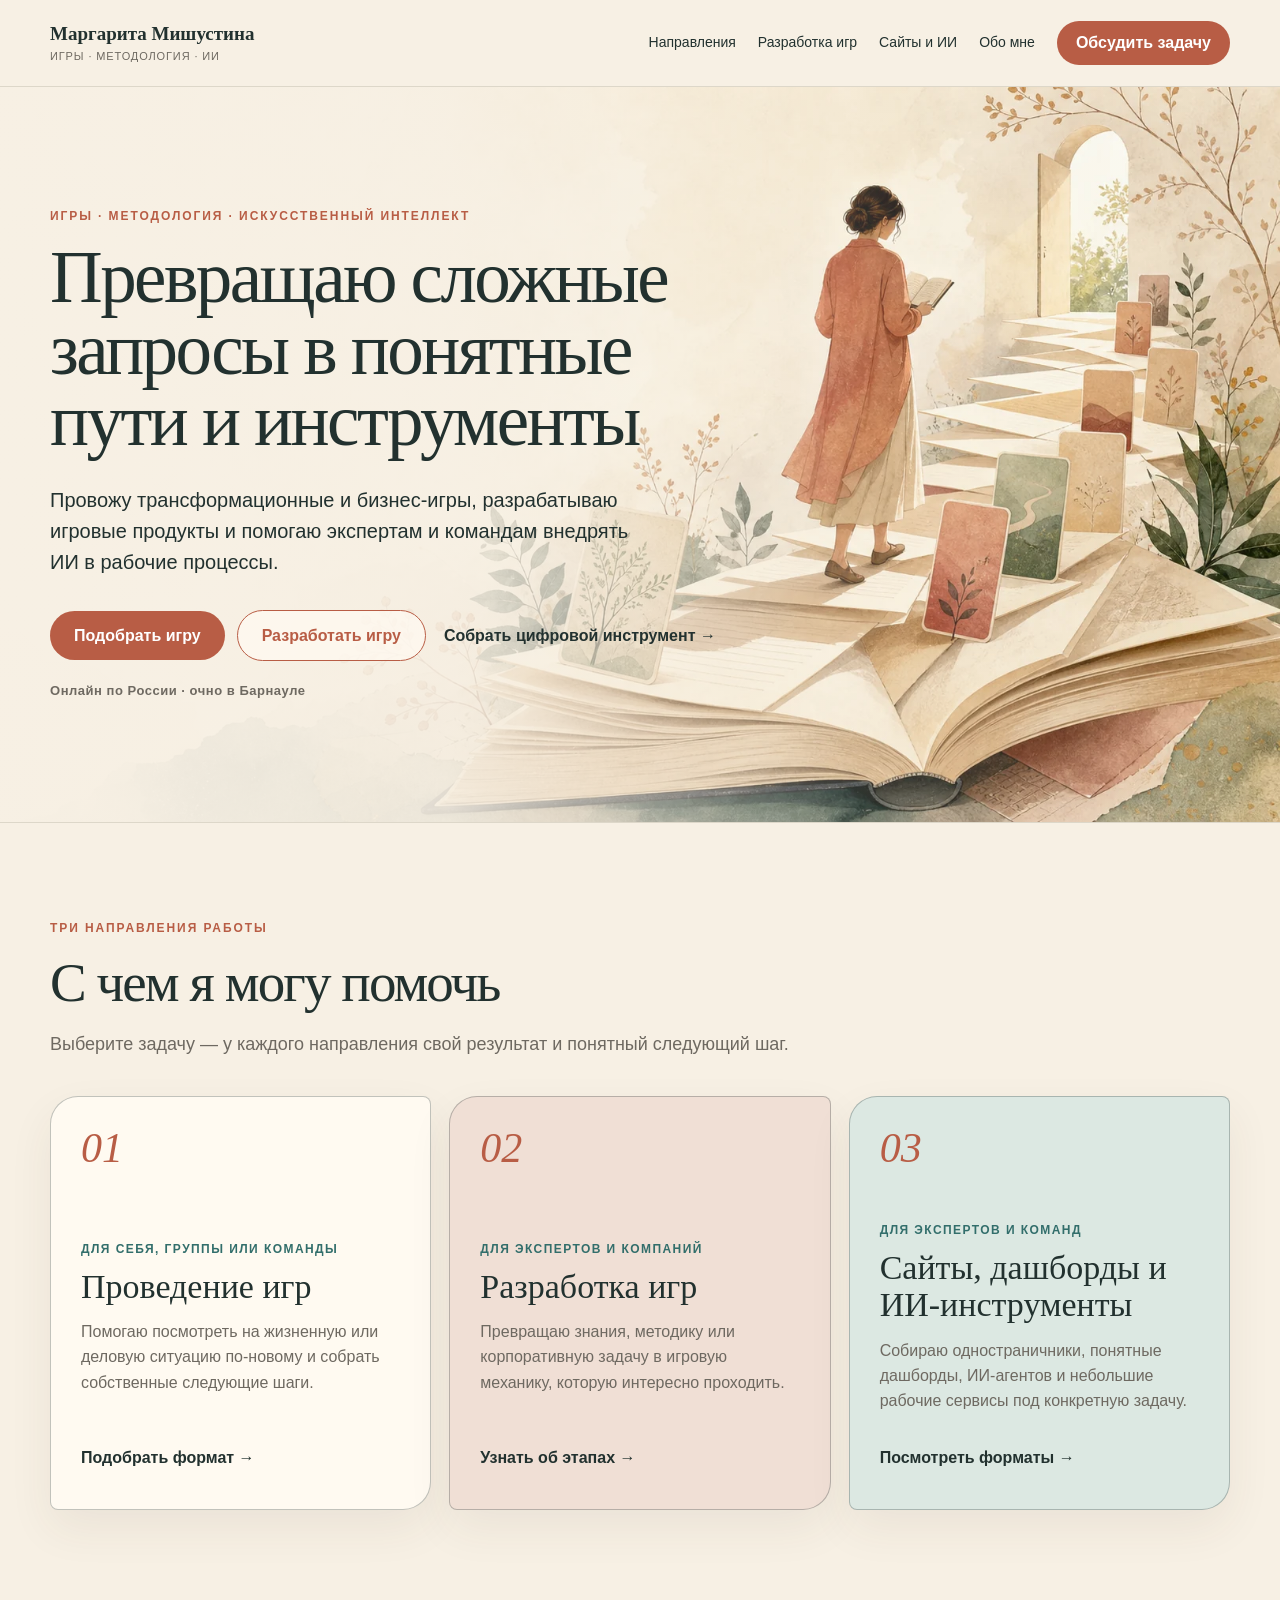
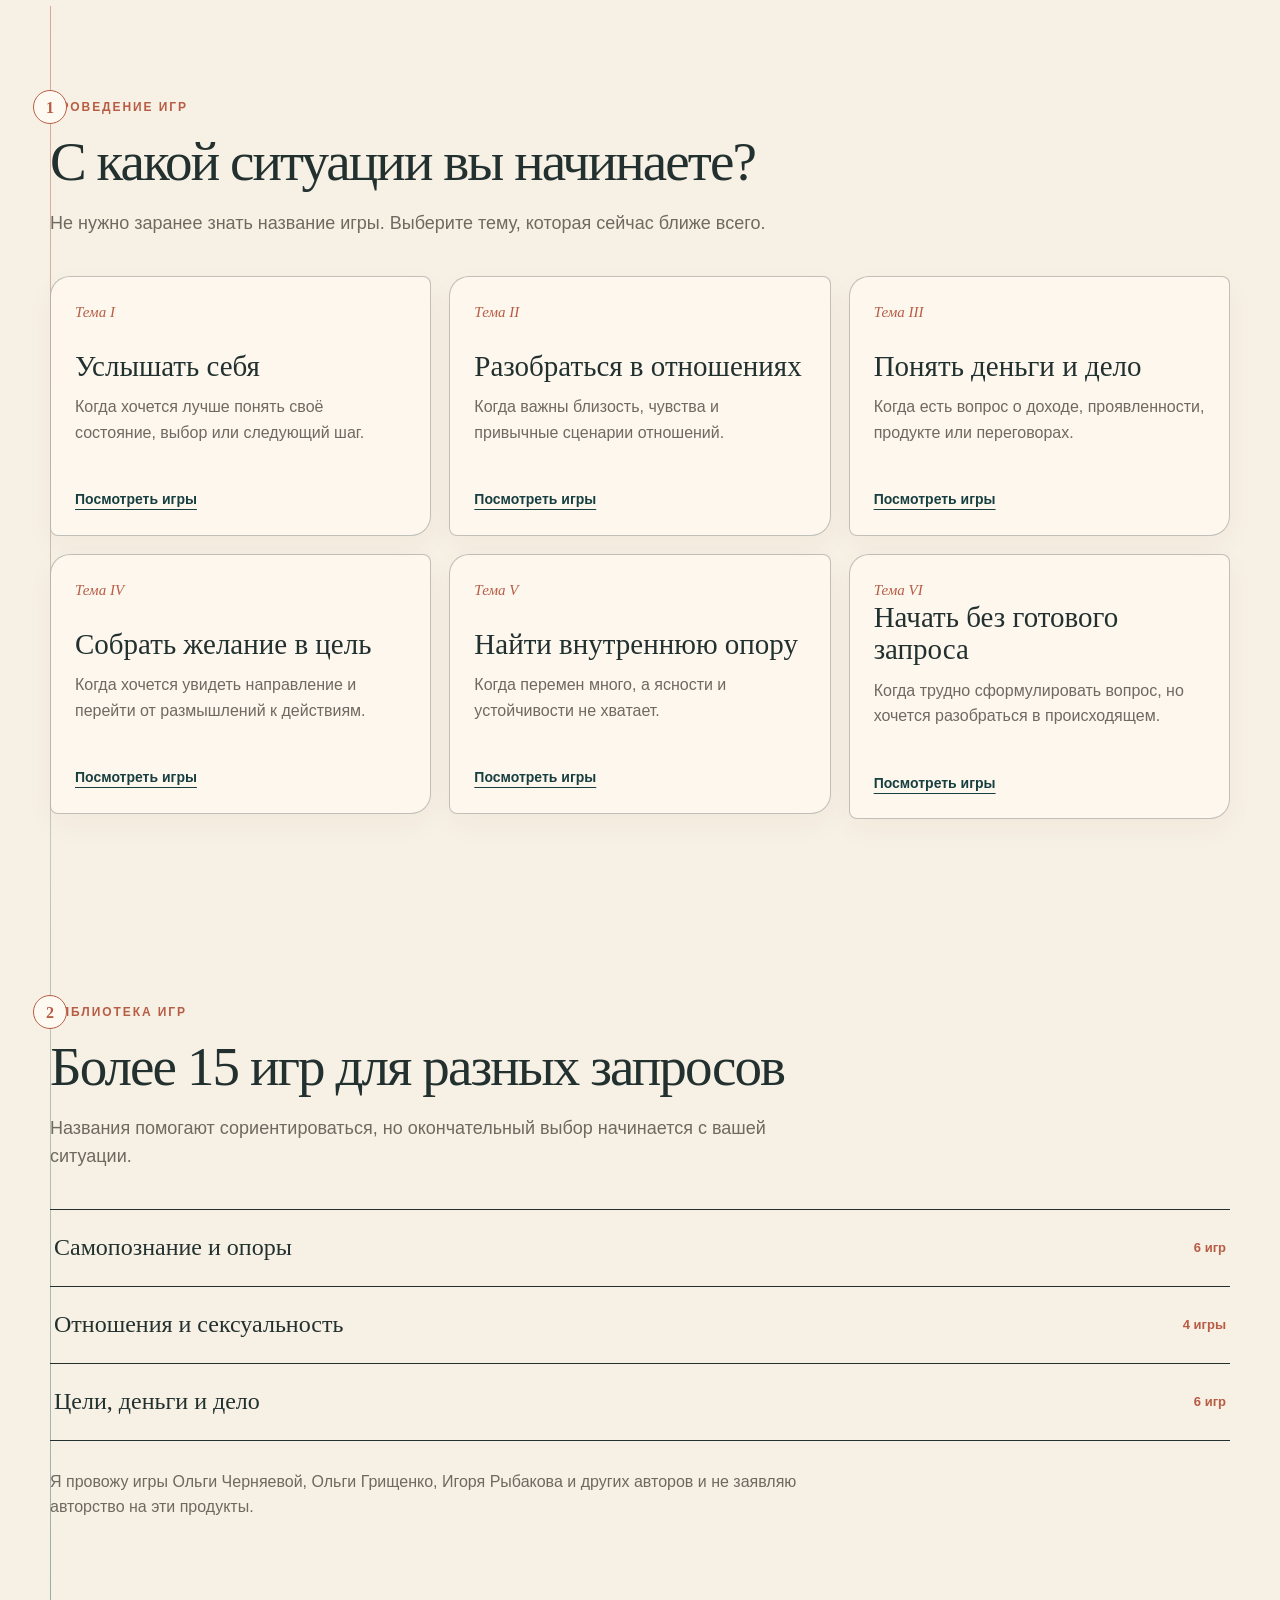
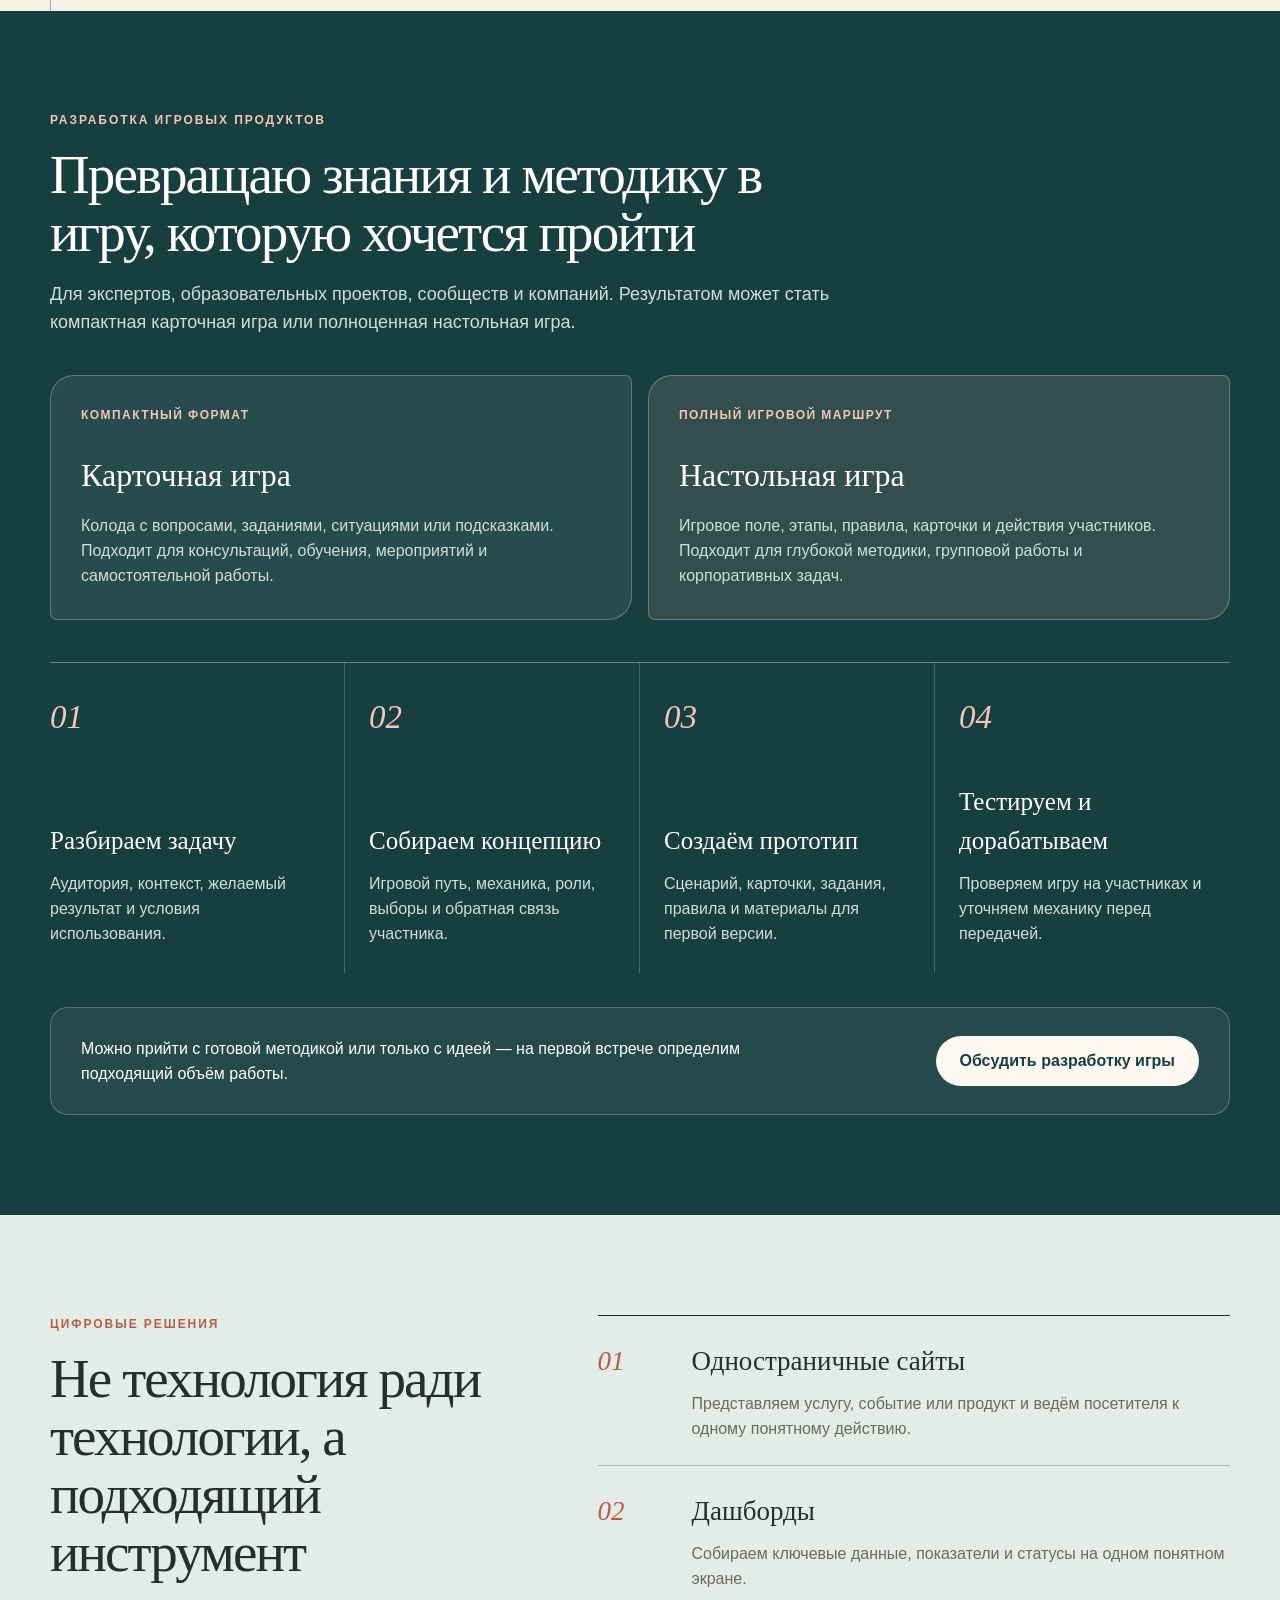
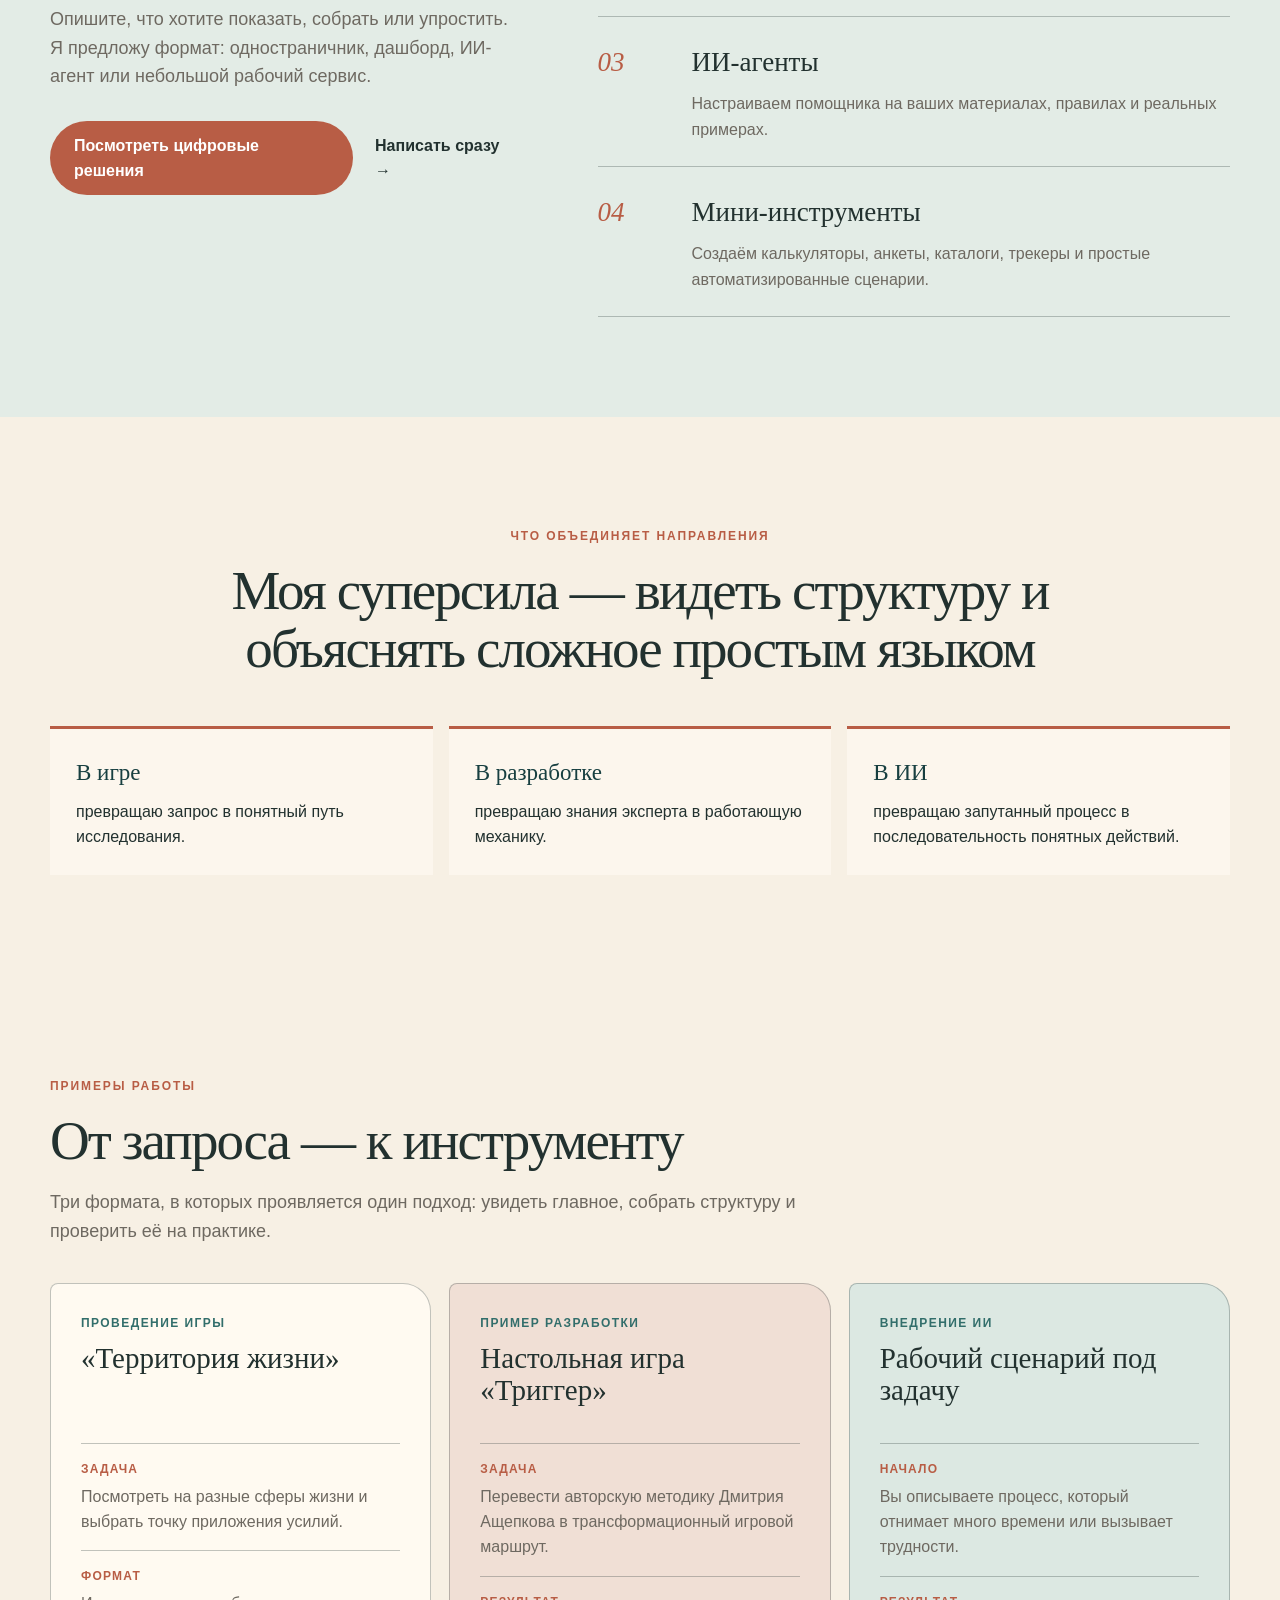
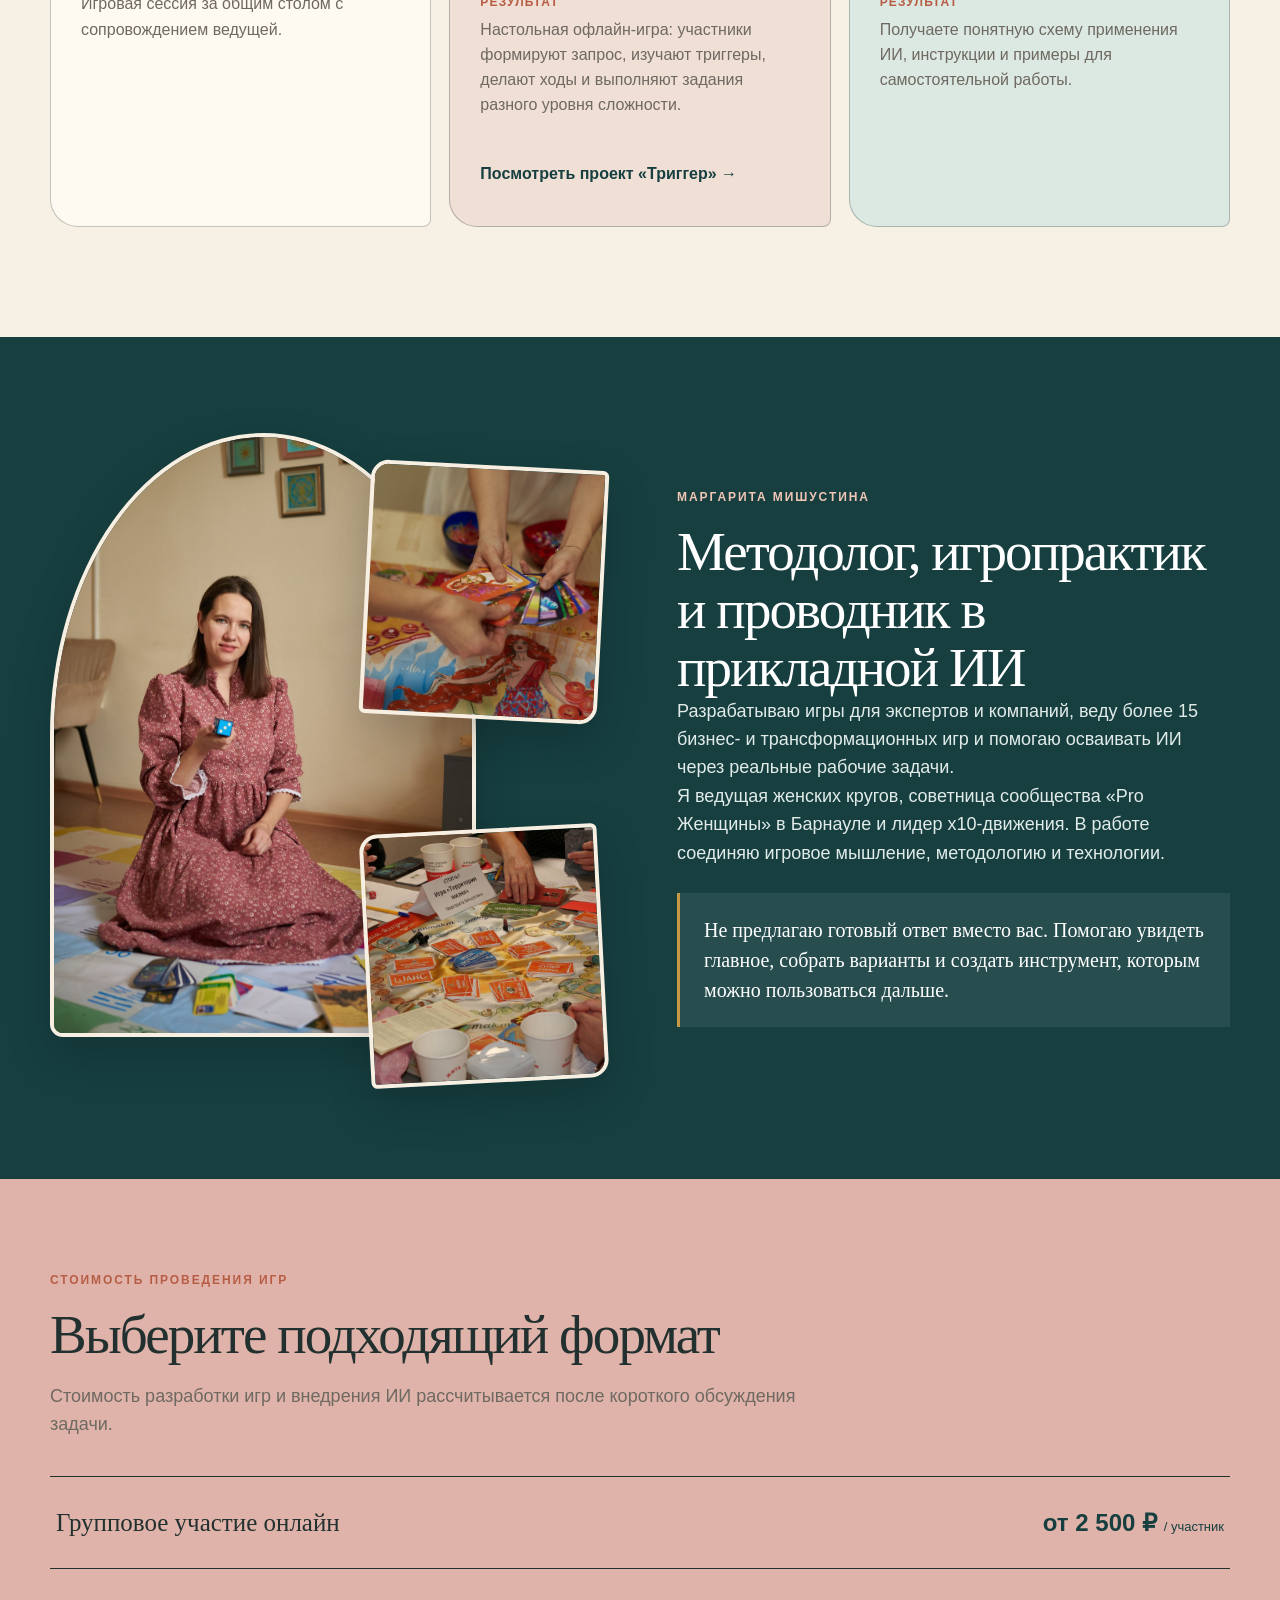
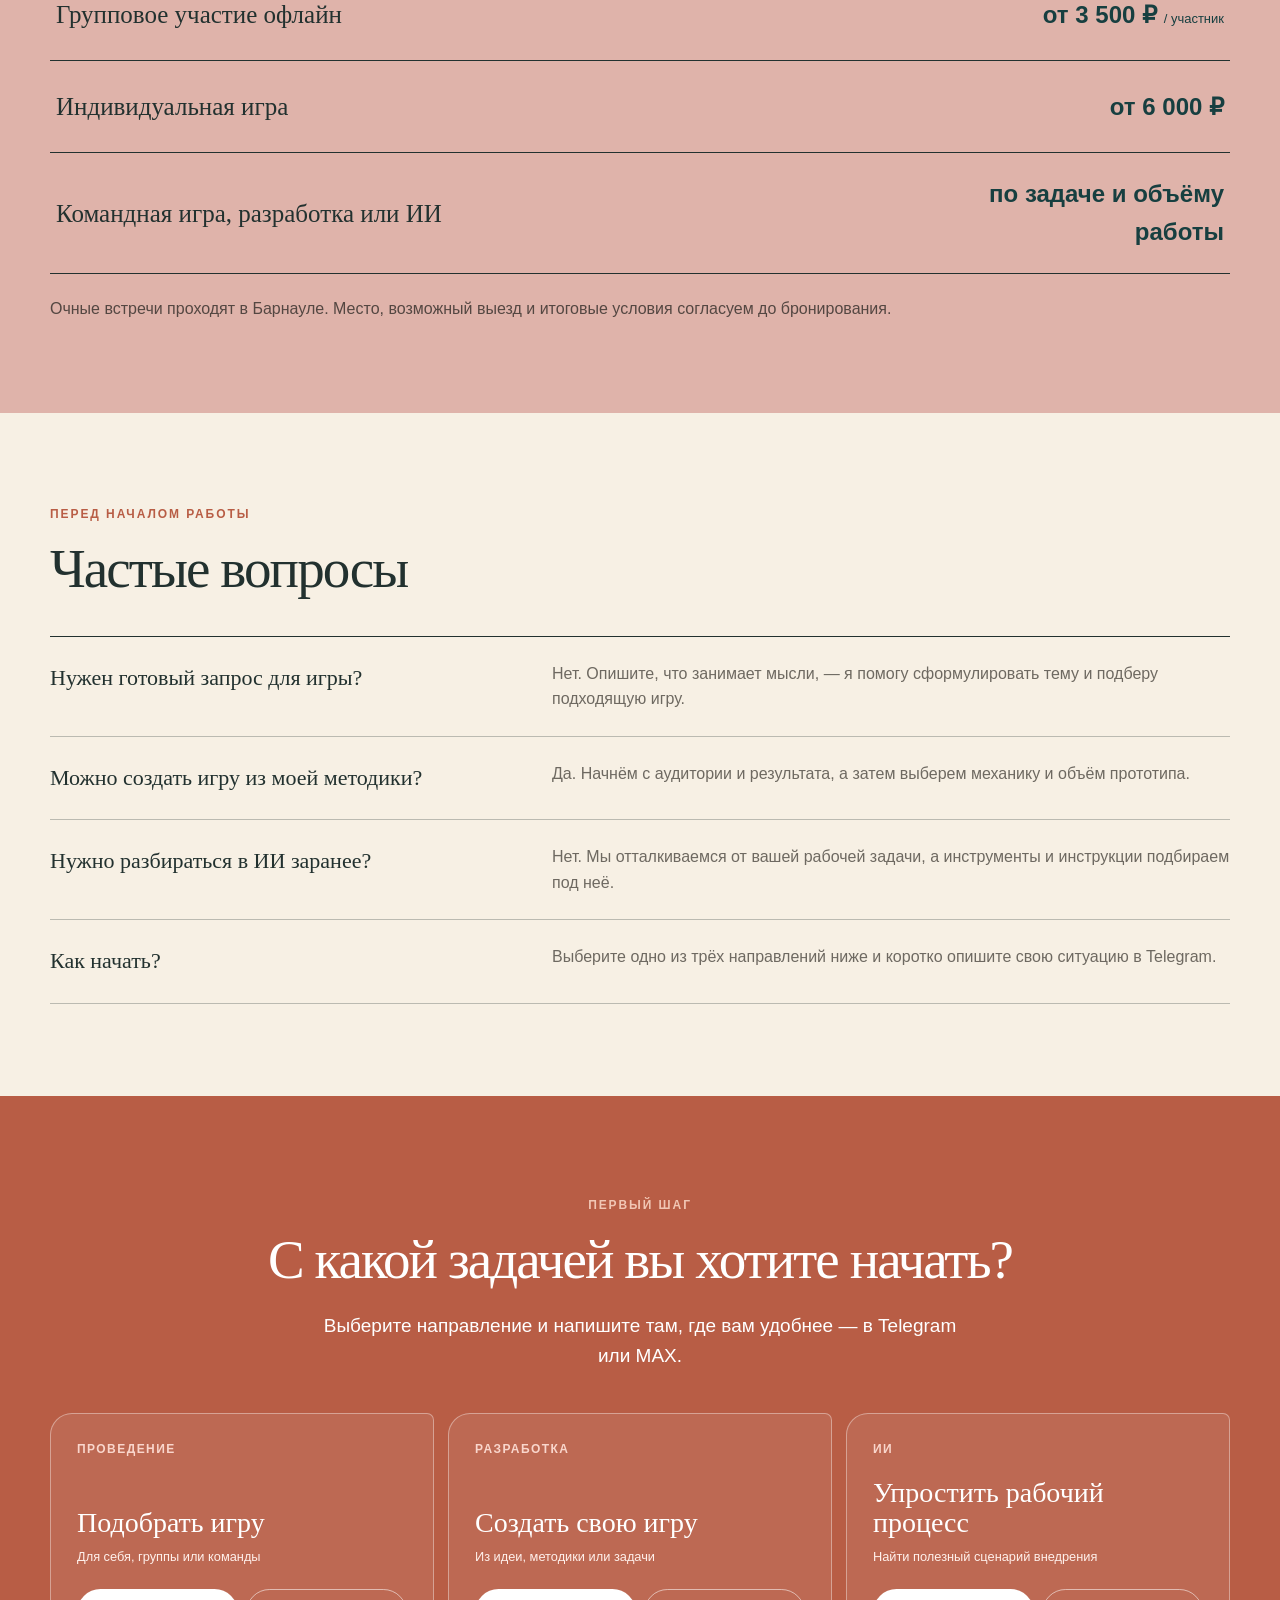
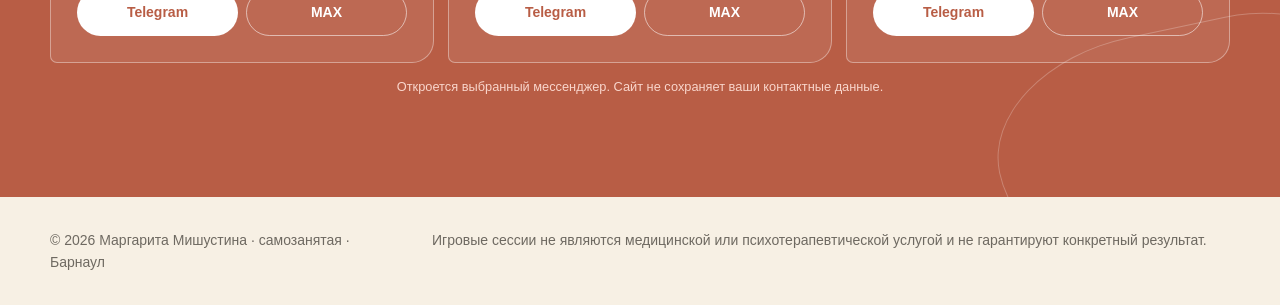
==== commit 7fa263b4: "Исправлена навигация на главной странице" ====
--- a/index.html
+++ b/index.html
@@ -1,2 +1,2 @@
-<!DOCTYPE html><html lang="ru"><head><meta charSet="utf-8"/><meta name="viewport" content="width=device-width, initial-scale=1"/><link rel="preload" as="image" href="/book-journey-hero.webp"/><link rel="preload" as="image" href="/margarita-host.jpg"/><link rel="preload" as="image" href="/game-cards.jpg"/><link rel="preload" as="image" href="/game-session.jpg"/><link rel="stylesheet" href="/assets/index-Bg4jBKyy.css" data-rsc-css-href="/assets/index-Bg4jBKyy.css" data-precedence="vite-rsc/importer-resources"/><link rel="modulepreload" href="/assets/layout-segment-context-Ban0M5FC.js" crossorigin=""/><link rel="modulepreload" href="/assets/rolldown-runtime-S-ySWqyJ.js" crossorigin=""/><link rel="modulepreload" href="/assets/index-CKbLEytL.js" crossorigin=""/><link rel="modulepreload" href="/assets/framework-CXnKph_e.js" crossorigin=""/><link rel="modulepreload" href="/assets/page-hy4may_m.js" crossorigin=""/><title>Маргарита Мишустина — проведение и разработка игр, внедрение ИИ</title><meta name="description" content="Проведение трансформационных и бизнес-игр, разработка игровых продуктов и прикладное внедрение ИИ. Онлайн по России и очно в Барнауле."/><meta property="og:title" content="Маргарита Мишустина — игры, методология и ИИ"/><meta property="og:description" content="Проведение и разработка игр, прикладное внедрение ИИ для экспертов и команд."/><meta property="og:url" content="https://margaritamishustina.ru/"/><meta property="og:type" content="website"/><meta property="og:locale" content="ru_RU"/><meta property="og:image" content="https://margaritamishustina.ru/og.png"/><meta property="og:image:width" content="1792"/><meta property="og:image:height" content="937"/><meta property="og:image:alt" content="Маргарита Мишустина — игры, методология и ИИ"/><meta name="twitter:card" content="summary_large_image"/><meta name="twitter:title" content="Маргарита Мишустина — игры, методология и ИИ"/><meta name="twitter:description" content="Проведение и разработка игр, прикладное внедрение ИИ для экспертов и команд."/><meta name="twitter:image" content="https://margaritamishustina.ru/og.png"/><link rel="canonical" href="https://margaritamishustina.ru/"/><script>self.__VINEXT_RSC_PARAMS__={}</script><script>self.__VINEXT_RSC_NAV__={"pathname":"/","searchParams":[]}</script><link rel="modulepreload" href="/assets/index-CKbLEytL.js" />
-<link rel="icon" href="/favicon.svg" type="image/svg+xml"/></head><body><header class="site-header"><a class="brand" href="#top" aria-label="На начало страницы">Маргарита Мишустина<span>игры · методология · ИИ</span></a><nav aria-label="Основная навигация"><a class="nav-link" href="#services">Направления</a><a class="nav-link" href="#game-development">Разработка игр</a><a class="nav-link" href="/ai-agent/">Сайты и ИИ</a><a class="nav-link" href="#about">Обо мне</a><a class="button button-small" href="#contact">Обсудить задачу</a></nav></header><main id="top"><section class="hero hero-business" aria-labelledby="hero-title"><img class="hero-illustration" src="/book-journey-hero.webp" alt="Открытая книга превращается в дорогу из страниц и игровых карт"/><div class="hero-copy page-shell"><div><p class="chapter-label">Игры · методология · искусственный интеллект</p><h1 id="hero-title">Превращаю сложные запросы в понятные пути и инструменты</h1><p class="hero-lead">Провожу трансформационные и бизнес-игры, разрабатываю игровые продукты и помогаю экспертам и командам внедрять ИИ в рабочие процессы.</p><div class="hero-actions hero-actions-three"><a class="button" href="#games">Подобрать игру</a><a class="button button-outline" href="#game-development">Разработать игру</a><a class="text-link" href="/ai-agent/">Собрать цифровой инструмент →</a></div><p class="hero-location">Онлайн по России · очно в Барнауле</p></div></div></section><section class="services page-shell" id="services" aria-labelledby="services-title"><div class="section-heading narrow"><p class="chapter-label">Три направления работы</p><h2 id="services-title">С чем я могу помочь</h2><p>Выберите задачу — у каждого направления свой результат и понятный следующий шаг.</p></div><div class="service-grid"><article class="service-card service-card-games"><span class="service-index">01</span><p class="small-title">Для себя, группы или команды</p><h3>Проведение игр</h3><p>Помогаю посмотреть на жизненную или деловую ситуацию по-новому и собрать собственные следующие шаги.</p><a class="text-link" href="#games">Подобрать формат →</a></article><article class="service-card service-card-development"><span class="service-index">02</span><p class="small-title">Для экспертов и компаний</p><h3>Разработка игр</h3><p>Превращаю знания, методику или корпоративную задачу в игровую механику, которую интересно проходить.</p><a class="text-link" href="#game-development">Узнать об этапах →</a></article><article class="service-card service-card-ai"><span class="service-index">03</span><p class="small-title">Для экспертов и команд</p><h3>Сайты, дашборды и ИИ-инструменты</h3><p>Собираю одностраничники, понятные дашборды, ИИ-агентов и небольшие рабочие сервисы под конкретную задачу.</p><a class="text-link" href="/ai-agent/">Посмотреть форматы →</a></article></div></section><div class="story-path"><section class="chapters page-shell story-section" id="games" aria-labelledby="chapters-title"><span class="path-mark" aria-hidden="true">1</span><div class="section-heading narrow"><p class="chapter-label">Проведение игр</p><h2 id="chapters-title">С какой ситуации вы начинаете?</h2><p>Не нужно заранее знать название игры. Выберите тему, которая сейчас ближе всего.</p></div><div class="chapter-grid" aria-label="Темы для выбора игры"><div class="chapter-item"><button class="chapter-card" type="button" aria-pressed="false"><span class="chapter-number">Тема <!-- -->I</span><strong>Услышать себя</strong><span>Когда хочется лучше понять своё состояние, выбор или следующий шаг.</span><span class="chapter-action">Посмотреть игры</span></button></div><div class="chapter-item"><button class="chapter-card" type="button" aria-pressed="false"><span class="chapter-number">Тема <!-- -->II</span><strong>Разобраться в отношениях</strong><span>Когда важны близость, чувства и привычные сценарии отношений.</span><span class="chapter-action">Посмотреть игры</span></button></div><div class="chapter-item"><button class="chapter-card" type="button" aria-pressed="false"><span class="chapter-number">Тема <!-- -->III</span><strong>Понять деньги и дело</strong><span>Когда есть вопрос о доходе, проявленности, продукте или переговорах.</span><span class="chapter-action">Посмотреть игры</span></button></div><div class="chapter-item"><button class="chapter-card" type="button" aria-pressed="false"><span class="chapter-number">Тема <!-- -->IV</span><strong>Собрать желание в цель</strong><span>Когда хочется увидеть направление и перейти от размышлений к действиям.</span><span class="chapter-action">Посмотреть игры</span></button></div><div class="chapter-item"><button class="chapter-card" type="button" aria-pressed="false"><span class="chapter-number">Тема <!-- -->V</span><strong>Найти внутреннюю опору</strong><span>Когда перемен много, а ясности и устойчивости не хватает.</span><span class="chapter-action">Посмотреть игры</span></button></div><div class="chapter-item"><button class="chapter-card" type="button" aria-pressed="false"><span class="chapter-number">Тема <!-- -->VI</span><strong>Начать без готового запроса</strong><span>Когда трудно сформулировать вопрос, но хочется разобраться в происходящем.</span><span class="chapter-action">Посмотреть игры</span></button></div></div></section><section class="repertoire page-shell story-section" aria-labelledby="repertoire-title"><span class="path-mark" aria-hidden="true">2</span><div class="section-heading narrow"><p class="chapter-label">Библиотека игр</p><h2 id="repertoire-title">Более 15 игр для разных запросов</h2><p>Названия помогают сориентироваться, но окончательный выбор начинается с вашей ситуации.</p></div><div class="accordion-list"><details><summary>Самопознание и опоры<span>6 игр</span></summary><ul><li>Лила Чакра — настольный и напольный формат</li><li>Территория жизни — онлайн и настольный формат</li><li>Подсказки Вселенной — настольный формат</li><li>Котики-пледики — настольный формат</li><li>Про себя — авторская игра</li><li>Ответ во мне — авторская игра</li></ul></details><details><summary>Отношения и сексуальность<span>4 игры</span></summary><ul><li>Пробуждение Афродиты — настольный формат</li><li>Сексуальность — энергия жизни — онлайн-формат</li><li>Похитители сердец — онлайн и настольный формат</li><li>Страшные сказки — онлайн и настольный формат</li></ul></details><details><summary>Цели, деньги и дело<span>6 игр</span></summary><ul><li>Карта желаний: сказочный метод — онлайн и настольный формат</li><li>Богатство рода — онлайн-формат</li><li>Территория денег — онлайн-формат</li><li>Фабрика впечатлений — онлайн и настольный формат</li><li>Предвкушение — онлайн и настольный формат</li><li>Игра на миллиард — настольный формат</li></ul></details></div><p class="authors-note">Я провожу игры Ольги Черняевой, Ольги Грищенко, Игоря Рыбакова и других авторов и не заявляю авторство на эти продукты.</p></section></div><section class="development-section story-section" id="game-development" aria-labelledby="development-title"><div class="page-shell"><div class="section-heading narrow"><p class="chapter-label light">Разработка игровых продуктов</p><h2 id="development-title">Превращаю знания и методику в игру, которую хочется пройти</h2><p>Для экспертов, образовательных проектов, сообществ и компаний. Результатом может стать компактная карточная игра или полноценная настольная игра.</p></div><div class="game-format-grid" aria-label="Варианты разработки игры"><article><p class="small-title">Компактный формат</p><h3>Карточная игра</h3><p>Колода с вопросами, заданиями, ситуациями или подсказками. Подходит для консультаций, обучения, мероприятий и самостоятельной работы.</p></article><article><p class="small-title">Полный игровой маршрут</p><h3>Настольная игра</h3><p>Игровое поле, этапы, правила, карточки и действия участников. Подходит для глубокой методики, групповой работы и корпоративных задач.</p></article></div><ol class="development-steps"><li><span>01</span><div><strong>Разбираем задачу</strong><p>Аудитория, контекст, желаемый результат и условия использования.</p></div></li><li><span>02</span><div><strong>Собираем концепцию</strong><p>Игровой путь, механика, роли, выборы и обратная связь участника.</p></div></li><li><span>03</span><div><strong>Создаём прототип</strong><p>Сценарий, карточки, задания, правила и материалы для первой версии.</p></div></li><li><span>04</span><div><strong>Тестируем и дорабатываем</strong><p>Проверяем игру на участниках и уточняем механику перед передачей.</p></div></li></ol><div class="development-cta"><p>Можно прийти с готовой методикой или только с идеей — на первой встрече определим подходящий объём работы.</p><a class="button button-light" href="#contact">Обсудить разработку игры</a></div></div></section><section class="ai-section story-section" id="ai" aria-labelledby="ai-title"><div class="ai-inner page-shell"><div class="ai-intro"><p class="chapter-label">Цифровые решения</p><h2 id="ai-title">Не технология ради технологии, а подходящий инструмент</h2><p>Опишите, что хотите показать, собрать или упростить. Я предложу формат: одностраничник, дашборд, ИИ-агент или небольшой рабочий сервис.</p><div class="hero-actions"><a class="button" href="/ai-agent/">Посмотреть цифровые решения</a><a class="text-link" href="#contact">Написать сразу →</a></div></div><div class="ai-capabilities" aria-label="Возможности внедрения ИИ"><article><span>01</span><div><h3>Одностраничные сайты</h3><p>Представляем услугу, событие или продукт и ведём посетителя к одному понятному действию.</p></div></article><article><span>02</span><div><h3>Дашборды</h3><p>Собираем ключевые данные, показатели и статусы на одном понятном экране.</p></div></article><article><span>03</span><div><h3>ИИ-агенты</h3><p>Настраиваем помощника на ваших материалах, правилах и реальных примерах.</p></div></article><article><span>04</span><div><h3>Мини-инструменты</h3><p>Создаём калькуляторы, анкеты, каталоги, трекеры и простые автоматизированные сценарии.</p></div></article></div></div></section><section class="method-bridge page-shell" aria-labelledby="method-title"><p class="chapter-label">Что объединяет направления</p><h2 id="method-title">Моя суперсила — видеть структуру и объяснять сложное простым языком</h2><div class="bridge-grid"><p><strong>В игре</strong> превращаю запрос в понятный путь исследования.</p><p><strong>В разработке</strong> превращаю знания эксперта в работающую механику.</p><p><strong>В ИИ</strong> превращаю запутанный процесс в последовательность понятных действий.</p></div></section><section class="cases page-shell" id="cases" aria-labelledby="cases-title"><div class="section-heading narrow"><p class="chapter-label">Примеры работы</p><h2 id="cases-title">От запроса — к инструменту</h2><p>Три формата, в которых проявляется один подход: увидеть главное, собрать структуру и проверить её на практике.</p></div><div class="case-grid"><article><p class="small-title">Проведение игры</p><h3>«Территория жизни»</h3><dl><div><dt>Задача</dt><dd>Посмотреть на разные сферы жизни и выбрать точку приложения усилий.</dd></div><div><dt>Формат</dt><dd>Игровая сессия за общим столом с сопровождением ведущей.</dd></div></dl></article><article><p class="small-title">Пример разработки</p><h3>Настольная игра «Триггер»</h3><dl><div><dt>Задача</dt><dd>Перевести авторскую методику Дмитрия Ащепкова в трансформационный игровой маршрут.</dd></div><div><dt>Результат</dt><dd>Настольная офлайн-игра: участники формируют запрос, изучают триггеры, делают ходы и выполняют задания разного уровня сложности.</dd></div></dl><a class="case-link" href="https://aschepkov.ru/trigger-game" target="_blank" rel="noreferrer">Посмотреть проект «Триггер» →</a></article><article><p class="small-title">Внедрение ИИ</p><h3>Рабочий сценарий под задачу</h3><dl><div><dt>Начало</dt><dd>Вы описываете процесс, который отнимает много времени или вызывает трудности.</dd></div><div><dt>Результат</dt><dd>Получаете понятную схему применения ИИ, инструкции и примеры для самостоятельной работы.</dd></div></dl></article></div></section><section class="about-section story-section" id="about" aria-labelledby="about-title"><div class="about-inner page-shell"><div class="photo-story" aria-label="Фотографии с игровых сессий"><figure class="photo-main"><img src="/margarita-host.jpg" alt="Маргарита Мишустина проводит настольную игру"/></figure><figure class="photo-note photo-note-top"><img src="/game-cards.jpg" alt="Выбор карты во время игровой сессии"/></figure><figure class="photo-note photo-note-bottom"><img src="/game-session.jpg" alt="Участники игры за общим столом"/></figure></div><div class="about-copy"><p class="chapter-label light">Маргарита Мишустина</p><h2 id="about-title">Методолог, игропрактик и проводник в прикладной ИИ</h2><p>Разрабатываю игры для экспертов и компаний, веду более 15 бизнес- и трансформационных игр и помогаю осваивать ИИ через реальные рабочие задачи.</p><p>Я ведущая женских кругов, советница сообщества «Pro Женщины» в Барнауле и лидер х10-движения. В работе соединяю игровое мышление, методологию и технологии.</p><p class="about-note">Не предлагаю готовый ответ вместо вас. Помогаю увидеть главное, собрать варианты и создать инструмент, которым можно пользоваться дальше.</p></div></div></section><section class="prices story-section" id="prices" aria-labelledby="prices-title"><div class="page-shell"><div class="section-heading narrow"><p class="chapter-label">Стоимость проведения игр</p><h2 id="prices-title">Выберите подходящий формат</h2><p>Стоимость разработки игр и внедрения ИИ рассчитывается после короткого обсуждения задачи.</p></div><div class="price-table"><div class="price-row"><span>Групповое участие онлайн</span><strong>от 2 500 ₽ <small>/ участник</small></strong></div><div class="price-row"><span>Групповое участие офлайн</span><strong>от 3 500 ₽ <small>/ участник</small></strong></div><div class="price-row"><span>Индивидуальная игра</span><strong>от 6 000 ₽</strong></div><div class="price-row price-row-business"><span>Командная игра, разработка или ИИ</span><strong>по задаче и объёму работы</strong></div></div><p class="price-note">Очные встречи проходят в Барнауле. Место, возможный выезд и итоговые условия согласуем до бронирования.</p></div></section><section class="faq page-shell story-section" aria-labelledby="faq-title"><div class="section-heading narrow"><p class="chapter-label">Перед началом работы</p><h2 id="faq-title">Частые вопросы</h2></div><div class="faq-list"><div><strong>Нужен готовый запрос для игры?</strong><p>Нет. Опишите, что занимает мысли, — я помогу сформулировать тему и подберу подходящую игру.</p></div><div><strong>Можно создать игру из моей методики?</strong><p>Да. Начнём с аудитории и результата, а затем выберем механику и объём прототипа.</p></div><div><strong>Нужно разбираться в ИИ заранее?</strong><p>Нет. Мы отталкиваемся от вашей рабочей задачи, а инструменты и инструкции подбираем под неё.</p></div><div><strong>Как начать?</strong><p>Выберите одно из трёх направлений ниже и коротко опишите свою ситуацию в Telegram.</p></div></div></section><section class="contact-section" id="contact" aria-labelledby="contact-title"><div class="page-shell contact-inner contact-wide"><p class="chapter-label light">Первый шаг</p><h2 id="contact-title">С какой задачей вы хотите начать?</h2><p>Выберите направление и напишите там, где вам удобнее — в Telegram или MAX.</p><div class="contact-routes"><article><span>Проведение</span><strong>Подобрать игру</strong><small>Для себя, группы или команды</small><div class="contact-actions"><a href="https://t.me/margomishustina?text=Хочу%20подобрать%20игру.%20Сейчас%20меня%20волнует…" target="_blank" rel="noreferrer">Telegram</a><a href="https://max.ru/u/f9LHodD0cOJ58w_miyVyxqNpqsaRyYkkDJzzNxGYWLPPNpNHyA_haYvDagc" target="_blank" rel="noreferrer">MAX</a></div></article><article><span>Разработка</span><strong>Создать свою игру</strong><small>Из идеи, методики или задачи</small><div class="contact-actions"><a href="https://t.me/margomishustina?text=Хочу%20обсудить%20разработку%20игры.%20Моя%20тема…" target="_blank" rel="noreferrer">Telegram</a><a href="https://max.ru/u/f9LHodD0cOJ58w_miyVyxqNpqsaRyYkkDJzzNxGYWLPPNpNHyA_haYvDagc" target="_blank" rel="noreferrer">MAX</a></div></article><article><span>ИИ</span><strong>Упростить рабочий процесс</strong><small>Найти полезный сценарий внедрения</small><div class="contact-actions"><a href="https://t.me/margomishustina?text=Хочу%20понять,%20где%20мне%20поможет%20ИИ.%20Сейчас%20много%20времени%20уходит%20на…" target="_blank" rel="noreferrer">Telegram</a><a href="https://max.ru/u/f9LHodD0cOJ58w_miyVyxqNpqsaRyYkkDJzzNxGYWLPPNpNHyA_haYvDagc" target="_blank" rel="noreferrer">MAX</a></div></article></div><small>Откроется выбранный мессенджер. Сайт не сохраняет ваши контактные данные.</small></div></section></main><footer class="site-footer page-shell"><p>© 2026 Маргарита Мишустина · самозанятая · Барнаул</p><p>Игровые сессии не являются медицинской или психотерапевтической услугой и не гарантируют конкретный результат.</p></footer><script id="_R_">import("/assets/index-CKbLEytL.js")</script></body></html><script>self.__VINEXT_RSC_CHUNKS__=self.__VINEXT_RSC_CHUNKS__||[];self.__VINEXT_RSC_CHUNKS__.push("2:I[\"491d67a9792c\",[],\"Children\",1]\n3:I[\"cfee43ca1bc7\",[],\"LayoutSegmentProvider\",1]\n4:I[\"491d67a9792c\",[],\"Slot\",1]\n5:I[\"5b777958e3fd\",[],\"RedirectBoundary\",1]\n:HL[\"/assets/index-Bg4jBKyy.css\",\"style\"]\n")</script><script>self.__VINEXT_RSC_CHUNKS__=self.__VINEXT_RSC_CHUNKS__||[];self.__VINEXT_RSC_CHUNKS__.push("0:{\"__route\":\"route:/\",\"__interceptionContext\":null,\"__layoutIds\":[\"layout:/\"],\"__rootLayout\":\"/\",\"page:/\":\"$L1\",\"layout:/\":[[[[\"$\",\"link\",\"css:/assets/index-Bg4jBKyy.css\",{\"rel\":\"stylesheet\",\"precedence\":\"vite-rsc/importer-resources\",\"href\":\"/assets/index-Bg4jBKyy.css\",\"data-rsc-css-href\":\"/assets/index-Bg4jBKyy.css\"}],\"$undefined\"],[\"$\",\"html\",null,{\"lang\":\"ru\",\"children\":[\"$\",\"body\",null,{\"children\":[\"$\",\"$L2\",null,{}]}]}]],null],\"route:/\":[[[\"$\",\"meta\",null,{\"charSet\":\"utf-8\"}],[[\"$\",\"title\",\"0\",{\"children\":\"Маргарита Мишустина — проведение и разработка игр, внедрение ИИ\"}],[\"$\",\"meta\",\"1\",{\"name\":\"description\",\"content\":\"Проведение трансформационных и бизнес-игр, разработка игровых продуктов и прикладное внедрение ИИ. Онлайн по России и очно в Барнауле.\"}],[\"$\",\"meta\",\"2\",{\"property\":\"og:title\",\"content\":\"Маргарита Мишустина — игры, методология и ИИ\"}],[\"$\",\"meta\",\"3\",{\"property\":\"og:description\",\"content\":\"Проведение и разработка игр, прикладное внедрение ИИ для экспертов и команд.\"}],[\"$\",\"meta\",\"4\",{\"property\":\"og:url\",\"content\":\"https://margaritamishustina.ru/\"}],[\"$\",\"meta\",\"5\",{\"property\":\"og:type\",\"content\":\"website\"}],[\"$\",\"meta\",\"6\",{\"property\":\"og:locale\",\"content\":\"ru_RU\"}],[\"$\",\"meta\",\"7\",{\"property\":\"og:image\",\"content\":\"https://margaritamishustina.ru/og.png\"}],[\"$\",\"meta\",\"8\",{\"property\":\"og:image:width\",\"content\":\"1792\"}],[\"$\",\"meta\",\"9\",{\"property\":\"og:image:height\",\"content\":\"937\"}],[\"$\",\"meta\",\"10\",{\"property\":\"og:image:alt\",\"content\":\"Маргарита Мишустина — игры, методология и ИИ\"}],[\"$\",\"meta\",\"11\",{\"name\":\"twitter:card\",\"content\":\"summary_large_image\"}],[\"$\",\"meta\",\"12\",{\"name\":\"twitter:title\",\"content\":\"Маргарита Мишустина — игры, методология и ИИ\"}],[\"$\",\"meta\",\"13\",{\"name\":\"twitter:description\",\"content\":\"Проведение и разработка игр, прикладное внедрение ИИ для экспертов и команд.\"}],[\"$\",\"meta\",\"14\",{\"name\":\"twitter:image\",\"content\":\"https://margaritamishustina.ru/og.png\"}],[\"$\",\"link\",\"15\",{\"rel\":\"canonical\",\"href\":\"https://margaritamishustina.ru/\"}]],[[\"$\",\"meta\",\"0\",{\"name\":\"viewport\",\"content\":\"width=device-width, initial-scale=1\"}]]],[\"$\",\"$L3\",null,{\"segmentMap\":{\"children\":[]},\"children\":[\"$\",\"$L4\",null,{\"id\":\"layout:/\",\"parallelSlots\":\"$undefined\",\"children\":[\"$\",\"$L5\",null,{\"children\":[\"$\",\"$L3\",null,{\"segmentMap\":{\"children\":[]},\"children\":[\"$\",\"$L4\",null,{\"id\":\"page:/\"}]}]}]}]}]],\"__layoutFlags\":{\"layout:/\":\"s\"},\"__artifactCompatibility\":{\"schemaVersion\":1,\"graphVersion\":\"app-route-graph:4uhn5s1wvoptc\",\"deploymentVersion\":\"6356165e-e5b9-4448-aee8-48d8898a0c42\",\"appElementsSchemaVersion\":1,\"rscPayloadSchemaVersion\":1,\"rootBoundaryId\":\"/\",\"renderEpoch\":null}}\n")</script><script>self.__VINEXT_RSC_CHUNKS__=self.__VINEXT_RSC_CHUNKS__||[];self.__VINEXT_RSC_CHUNKS__.push("6:I[\"6efdf509a785\",[],\"default\",1]\n1:[\"$\",\"$L6\",null,{\"params\":\"$@7\",\"searchParams\":\"$@8\"}]\n")</script><script>self.__VINEXT_RSC_CHUNKS__=self.__VINEXT_RSC_CHUNKS__||[];self.__VINEXT_RSC_CHUNKS__.push("7:{}\n8:{}\n")</script><script>self.__VINEXT_RSC_DONE__=true</script>+<!DOCTYPE html><html lang="ru"><head><meta charSet="utf-8"/><meta name="viewport" content="width=device-width, initial-scale=1"/><link rel="preload" as="image" href="/book-journey-hero.webp"/><link rel="preload" as="image" href="/margarita-host.jpg"/><link rel="preload" as="image" href="/game-cards.jpg"/><link rel="preload" as="image" href="/game-session.jpg"/><link rel="stylesheet" href="/assets/index-CQ7aU1Bn.css" data-rsc-css-href="/assets/index-CQ7aU1Bn.css" data-precedence="vite-rsc/importer-resources"/><link rel="modulepreload" href="/assets/layout-segment-context-BAoN6r5i.js" crossorigin=""/><link rel="modulepreload" href="/assets/rolldown-runtime-S-ySWqyJ.js" crossorigin=""/><link rel="modulepreload" href="/assets/index-BEd5rIsI.js" crossorigin=""/><link rel="modulepreload" href="/assets/framework-CXnKph_e.js" crossorigin=""/><link rel="modulepreload" href="/assets/page-DgRzdCki.js" crossorigin=""/><title>Маргарита Мишустина — проведение и разработка игр, внедрение ИИ</title><meta name="description" content="Проведение трансформационных и бизнес-игр, разработка игровых продуктов и прикладное внедрение ИИ. Онлайн по России и очно в Барнауле."/><meta property="og:title" content="Маргарита Мишустина — игры, методология и ИИ"/><meta property="og:description" content="Проведение и разработка игр, прикладное внедрение ИИ для экспертов и команд."/><meta property="og:url" content="https://margaritamishustina.ru/"/><meta property="og:type" content="website"/><meta property="og:locale" content="ru_RU"/><meta property="og:image" content="https://margaritamishustina.ru/og.png"/><meta property="og:image:width" content="1792"/><meta property="og:image:height" content="937"/><meta property="og:image:alt" content="Маргарита Мишустина — игры, методология и ИИ"/><meta name="twitter:card" content="summary_large_image"/><meta name="twitter:title" content="Маргарита Мишустина — игры, методология и ИИ"/><meta name="twitter:description" content="Проведение и разработка игр, прикладное внедрение ИИ для экспертов и команд."/><meta name="twitter:image" content="https://margaritamishustina.ru/og.png"/><link rel="canonical" href="https://margaritamishustina.ru/"/><script>self.__VINEXT_RSC_PARAMS__={}</script><script>self.__VINEXT_RSC_NAV__={"pathname":"/","searchParams":[]}</script><link rel="modulepreload" href="/assets/index-BEd5rIsI.js" />
+<link rel="icon" href="/favicon.svg" type="image/svg+xml"/></head><body><header class="site-header"><a class="brand" href="#top" aria-label="На начало страницы">Маргарита Мишустина<span>игры · методология · ИИ</span></a><nav aria-label="Основная навигация"><a class="nav-link" href="#services">Направления</a><a class="nav-link" href="#game-development">Разработка игр</a><a class="nav-link" href="/ai-agent/">Сайты и ИИ</a><a class="nav-link" href="#about">Обо мне</a><a class="button button-small" href="#contact">Обсудить задачу</a></nav></header><main id="top"><section class="hero hero-business" aria-labelledby="hero-title"><img class="hero-illustration" src="/book-journey-hero.webp" alt="Открытая книга превращается в дорогу из страниц и игровых карт"/><div class="hero-copy page-shell"><div><p class="chapter-label">Игры · методология · искусственный интеллект</p><h1 id="hero-title">Превращаю сложные запросы в понятные пути и инструменты</h1><p class="hero-lead">Провожу трансформационные и бизнес-игры, разрабатываю игровые продукты и помогаю экспертам и командам внедрять ИИ в рабочие процессы.</p><div class="hero-actions hero-actions-three"><a class="button" href="#games">Подобрать игру</a><a class="button button-outline" href="#game-development">Разработать игру</a><a class="text-link" href="/ai-agent/">Собрать цифровой инструмент →</a></div><p class="hero-location">Онлайн по России · очно в Барнауле</p></div></div></section><section class="services page-shell" id="services" aria-labelledby="services-title"><div class="section-heading narrow"><p class="chapter-label">Три направления работы</p><h2 id="services-title">С чем я могу помочь</h2><p>Выберите задачу — у каждого направления свой результат и понятный следующий шаг.</p></div><div class="service-grid"><article class="service-card service-card-games"><span class="service-index">01</span><p class="small-title">Для себя, группы или команды</p><h3>Проведение игр</h3><p>Помогаю посмотреть на жизненную или деловую ситуацию по-новому и собрать собственные следующие шаги.</p><a class="text-link" href="#games">Подобрать формат →</a></article><article class="service-card service-card-development"><span class="service-index">02</span><p class="small-title">Для экспертов и компаний</p><h3>Разработка игр</h3><p>Превращаю знания, методику или корпоративную задачу в игровую механику, которую интересно проходить.</p><a class="text-link" href="#game-development">Узнать об этапах →</a></article><article class="service-card service-card-ai"><span class="service-index">03</span><p class="small-title">Для экспертов и команд</p><h3>Сайты, дашборды и ИИ-инструменты</h3><p>Собираю одностраничники, понятные дашборды, ИИ-агентов и небольшие рабочие сервисы под конкретную задачу.</p><a class="text-link" href="/ai-agent/">Посмотреть форматы →</a></article></div></section><div class="story-path"><section class="chapters page-shell story-section" id="games" aria-labelledby="chapters-title"><span class="path-mark" aria-hidden="true">1</span><div class="section-heading narrow"><p class="chapter-label">Проведение игр</p><h2 id="chapters-title">С какой ситуации вы начинаете?</h2><p>Не нужно заранее знать название игры. Выберите тему, которая сейчас ближе всего.</p></div><div class="chapter-grid" aria-label="Темы для выбора игры"><div class="chapter-item"><button class="chapter-card" type="button" aria-pressed="false"><span class="chapter-number">Тема <!-- -->I</span><strong>Услышать себя</strong><span>Когда хочется лучше понять своё состояние, выбор или следующий шаг.</span><span class="chapter-action">Посмотреть игры</span></button></div><div class="chapter-item"><button class="chapter-card" type="button" aria-pressed="false"><span class="chapter-number">Тема <!-- -->II</span><strong>Разобраться в отношениях</strong><span>Когда важны близость, чувства и привычные сценарии отношений.</span><span class="chapter-action">Посмотреть игры</span></button></div><div class="chapter-item"><button class="chapter-card" type="button" aria-pressed="false"><span class="chapter-number">Тема <!-- -->III</span><strong>Понять деньги и дело</strong><span>Когда есть вопрос о доходе, проявленности, продукте или переговорах.</span><span class="chapter-action">Посмотреть игры</span></button></div><div class="chapter-item"><button class="chapter-card" type="button" aria-pressed="false"><span class="chapter-number">Тема <!-- -->IV</span><strong>Собрать желание в цель</strong><span>Когда хочется увидеть направление и перейти от размышлений к действиям.</span><span class="chapter-action">Посмотреть игры</span></button></div><div class="chapter-item"><button class="chapter-card" type="button" aria-pressed="false"><span class="chapter-number">Тема <!-- -->V</span><strong>Найти внутреннюю опору</strong><span>Когда перемен много, а ясности и устойчивости не хватает.</span><span class="chapter-action">Посмотреть игры</span></button></div><div class="chapter-item"><button class="chapter-card" type="button" aria-pressed="false"><span class="chapter-number">Тема <!-- -->VI</span><strong>Начать без готового запроса</strong><span>Когда трудно сформулировать вопрос, но хочется разобраться в происходящем.</span><span class="chapter-action">Посмотреть игры</span></button></div></div></section><section class="repertoire page-shell story-section" aria-labelledby="repertoire-title"><span class="path-mark" aria-hidden="true">2</span><div class="section-heading narrow"><p class="chapter-label">Библиотека игр</p><h2 id="repertoire-title">Более 15 игр для разных запросов</h2><p>Названия помогают сориентироваться, но окончательный выбор начинается с вашей ситуации.</p></div><div class="accordion-list"><details><summary>Самопознание и опоры<span>6 игр</span></summary><ul><li>Лила Чакра — настольный и напольный формат</li><li>Территория жизни — онлайн и настольный формат</li><li>Подсказки Вселенной — настольный формат</li><li>Котики-пледики — настольный формат</li><li>Про себя — авторская игра</li><li>Ответ во мне — авторская игра</li></ul></details><details><summary>Отношения и сексуальность<span>4 игры</span></summary><ul><li>Пробуждение Афродиты — настольный формат</li><li>Сексуальность — энергия жизни — онлайн-формат</li><li>Похитители сердец — онлайн и настольный формат</li><li>Страшные сказки — онлайн и настольный формат</li></ul></details><details><summary>Цели, деньги и дело<span>6 игр</span></summary><ul><li>Карта желаний: сказочный метод — онлайн и настольный формат</li><li>Богатство рода — онлайн-формат</li><li>Территория денег — онлайн-формат</li><li>Фабрика впечатлений — онлайн и настольный формат</li><li>Предвкушение — онлайн и настольный формат</li><li>Игра на миллиард — настольный формат</li></ul></details></div><p class="authors-note">Я провожу игры Ольги Черняевой, Ольги Грищенко, Игоря Рыбакова и других авторов и не заявляю авторство на эти продукты.</p></section></div><section class="development-section story-section" id="game-development" aria-labelledby="development-title"><div class="page-shell"><div class="section-heading narrow"><p class="chapter-label light">Разработка игровых продуктов</p><h2 id="development-title">Превращаю знания и методику в игру, которую хочется пройти</h2><p>Для экспертов, образовательных проектов, сообществ и компаний. Результатом может стать компактная карточная игра или полноценная настольная игра.</p></div><div class="game-format-grid" aria-label="Варианты разработки игры"><article><p class="small-title">Компактный формат</p><h3>Карточная игра</h3><p>Колода с вопросами, заданиями, ситуациями или подсказками. Подходит для консультаций, обучения, мероприятий и самостоятельной работы.</p></article><article><p class="small-title">Полный игровой маршрут</p><h3>Настольная игра</h3><p>Игровое поле, этапы, правила, карточки и действия участников. Подходит для глубокой методики, групповой работы и корпоративных задач.</p></article></div><ol class="development-steps"><li><span>01</span><div><strong>Разбираем задачу</strong><p>Аудитория, контекст, желаемый результат и условия использования.</p></div></li><li><span>02</span><div><strong>Собираем концепцию</strong><p>Игровой путь, механика, роли, выборы и обратная связь участника.</p></div></li><li><span>03</span><div><strong>Создаём прототип</strong><p>Сценарий, карточки, задания, правила и материалы для первой версии.</p></div></li><li><span>04</span><div><strong>Тестируем и дорабатываем</strong><p>Проверяем игру на участниках и уточняем механику перед передачей.</p></div></li></ol><div class="development-cta"><p>Можно прийти с готовой методикой или только с идеей — на первой встрече определим подходящий объём работы.</p><a class="button button-light" href="#contact">Обсудить разработку игры</a></div></div></section><section class="ai-section story-section" id="ai" aria-labelledby="ai-title"><div class="ai-inner page-shell"><div class="ai-intro"><p class="chapter-label">Цифровые решения</p><h2 id="ai-title">Не технология ради технологии, а подходящий инструмент</h2><p>Опишите, что хотите показать, собрать или упростить. Я предложу формат: одностраничник, дашборд, ИИ-агент или небольшой рабочий сервис.</p><div class="hero-actions"><a class="button" href="/ai-agent/">Посмотреть цифровые решения</a><a class="text-link" href="#contact">Написать сразу →</a></div></div><div class="ai-capabilities" aria-label="Возможности внедрения ИИ"><article><span>01</span><div><h3>Одностраничные сайты</h3><p>Представляем услугу, событие или продукт и ведём посетителя к одному понятному действию.</p></div></article><article><span>02</span><div><h3>Дашборды</h3><p>Собираем ключевые данные, показатели и статусы на одном понятном экране.</p></div></article><article><span>03</span><div><h3>ИИ-агенты</h3><p>Настраиваем помощника на ваших материалах, правилах и реальных примерах.</p></div></article><article><span>04</span><div><h3>Мини-инструменты</h3><p>Создаём калькуляторы, анкеты, каталоги, трекеры и простые автоматизированные сценарии.</p></div></article></div></div></section><section class="method-bridge page-shell" aria-labelledby="method-title"><p class="chapter-label">Что объединяет направления</p><h2 id="method-title">Моя суперсила — видеть структуру и объяснять сложное простым языком</h2><div class="bridge-grid"><p><strong>В игре</strong> превращаю запрос в понятный путь исследования.</p><p><strong>В разработке</strong> превращаю знания эксперта в работающую механику.</p><p><strong>В ИИ</strong> превращаю запутанный процесс в последовательность понятных действий.</p></div></section><section class="cases page-shell" id="cases" aria-labelledby="cases-title"><div class="section-heading narrow"><p class="chapter-label">Примеры работы</p><h2 id="cases-title">От запроса — к инструменту</h2><p>Три формата, в которых проявляется один подход: увидеть главное, собрать структуру и проверить её на практике.</p></div><div class="case-grid"><article><p class="small-title">Проведение игры</p><h3>«Территория жизни»</h3><dl><div><dt>Задача</dt><dd>Посмотреть на разные сферы жизни и выбрать точку приложения усилий.</dd></div><div><dt>Формат</dt><dd>Игровая сессия за общим столом с сопровождением ведущей.</dd></div></dl></article><article><p class="small-title">Пример разработки</p><h3>Настольная игра «Триггер»</h3><dl><div><dt>Задача</dt><dd>Перевести авторскую методику Дмитрия Ащепкова в трансформационный игровой маршрут.</dd></div><div><dt>Результат</dt><dd>Настольная офлайн-игра: участники формируют запрос, изучают триггеры, делают ходы и выполняют задания разного уровня сложности.</dd></div></dl><a class="case-link" href="https://aschepkov.ru/trigger-game" target="_blank" rel="noreferrer">Посмотреть проект «Триггер» →</a></article><article><p class="small-title">Внедрение ИИ</p><h3>Рабочий сценарий под задачу</h3><dl><div><dt>Начало</dt><dd>Вы описываете процесс, который отнимает много времени или вызывает трудности.</dd></div><div><dt>Результат</dt><dd>Получаете понятную схему применения ИИ, инструкции и примеры для самостоятельной работы.</dd></div></dl></article></div></section><section class="about-section story-section" id="about" aria-labelledby="about-title"><div class="about-inner page-shell"><div class="photo-story" aria-label="Фотографии с игровых сессий"><figure class="photo-main"><img src="/margarita-host.jpg" alt="Маргарита Мишустина проводит настольную игру"/></figure><figure class="photo-note photo-note-top"><img src="/game-cards.jpg" alt="Выбор карты во время игровой сессии"/></figure><figure class="photo-note photo-note-bottom"><img src="/game-session.jpg" alt="Участники игры за общим столом"/></figure></div><div class="about-copy"><p class="chapter-label light">Маргарита Мишустина</p><h2 id="about-title">Методолог, игропрактик и проводник в прикладной ИИ</h2><p>Разрабатываю игры для экспертов и компаний, веду более 15 бизнес- и трансформационных игр и помогаю осваивать ИИ через реальные рабочие задачи.</p><p>Я ведущая женских кругов, советница сообщества «Pro Женщины» в Барнауле и лидер х10-движения. В работе соединяю игровое мышление, методологию и технологии.</p><p class="about-note">Не предлагаю готовый ответ вместо вас. Помогаю увидеть главное, собрать варианты и создать инструмент, которым можно пользоваться дальше.</p></div></div></section><section class="prices story-section" id="prices" aria-labelledby="prices-title"><div class="page-shell"><div class="section-heading narrow"><p class="chapter-label">Стоимость проведения игр</p><h2 id="prices-title">Выберите подходящий формат</h2><p>Стоимость разработки игр и внедрения ИИ рассчитывается после короткого обсуждения задачи.</p></div><div class="price-table"><div class="price-row"><span>Групповое участие онлайн</span><strong>от 2 500 ₽ <small>/ участник</small></strong></div><div class="price-row"><span>Групповое участие офлайн</span><strong>от 3 500 ₽ <small>/ участник</small></strong></div><div class="price-row"><span>Индивидуальная игра</span><strong>от 6 000 ₽</strong></div><div class="price-row price-row-business"><span>Командная игра, разработка или ИИ</span><strong>по задаче и объёму работы</strong></div></div><p class="price-note">Очные встречи проходят в Барнауле. Место, возможный выезд и итоговые условия согласуем до бронирования.</p></div></section><section class="faq page-shell story-section" aria-labelledby="faq-title"><div class="section-heading narrow"><p class="chapter-label">Перед началом работы</p><h2 id="faq-title">Частые вопросы</h2></div><div class="faq-list"><div><strong>Нужен готовый запрос для игры?</strong><p>Нет. Опишите, что занимает мысли, — я помогу сформулировать тему и подберу подходящую игру.</p></div><div><strong>Можно создать игру из моей методики?</strong><p>Да. Начнём с аудитории и результата, а затем выберем механику и объём прототипа.</p></div><div><strong>Нужно разбираться в ИИ заранее?</strong><p>Нет. Мы отталкиваемся от вашей рабочей задачи, а инструменты и инструкции подбираем под неё.</p></div><div><strong>Как начать?</strong><p>Выберите одно из трёх направлений ниже и коротко опишите свою ситуацию в Telegram.</p></div></div></section><section class="contact-section" id="contact" aria-labelledby="contact-title"><div class="page-shell contact-inner contact-wide"><p class="chapter-label light">Первый шаг</p><h2 id="contact-title">С какой задачей вы хотите начать?</h2><p>Выберите направление и напишите там, где вам удобнее — в Telegram или MAX.</p><div class="contact-routes"><article><span>Проведение</span><strong>Подобрать игру</strong><small>Для себя, группы или команды</small><div class="contact-actions"><a href="https://t.me/margomishustina?text=Хочу%20подобрать%20игру.%20Сейчас%20меня%20волнует…" target="_blank" rel="noreferrer">Telegram</a><a href="https://max.ru/u/f9LHodD0cOJ58w_miyVyxqNpqsaRyYkkDJzzNxGYWLPPNpNHyA_haYvDagc" target="_blank" rel="noreferrer">MAX</a></div></article><article><span>Разработка</span><strong>Создать свою игру</strong><small>Из идеи, методики или задачи</small><div class="contact-actions"><a href="https://t.me/margomishustina?text=Хочу%20обсудить%20разработку%20игры.%20Моя%20тема…" target="_blank" rel="noreferrer">Telegram</a><a href="https://max.ru/u/f9LHodD0cOJ58w_miyVyxqNpqsaRyYkkDJzzNxGYWLPPNpNHyA_haYvDagc" target="_blank" rel="noreferrer">MAX</a></div></article><article><span>ИИ</span><strong>Упростить рабочий процесс</strong><small>Найти полезный сценарий внедрения</small><div class="contact-actions"><a href="https://t.me/margomishustina?text=Хочу%20понять,%20где%20мне%20поможет%20ИИ.%20Сейчас%20много%20времени%20уходит%20на…" target="_blank" rel="noreferrer">Telegram</a><a href="https://max.ru/u/f9LHodD0cOJ58w_miyVyxqNpqsaRyYkkDJzzNxGYWLPPNpNHyA_haYvDagc" target="_blank" rel="noreferrer">MAX</a></div></article></div><small>Откроется выбранный мессенджер. Сайт не сохраняет ваши контактные данные.</small></div></section></main><footer class="site-footer page-shell"><p>© 2026 Маргарита Мишустина · самозанятая · Барнаул</p><p>Игровые сессии не являются медицинской или психотерапевтической услугой и не гарантируют конкретный результат.</p></footer><script id="_R_">import("/assets/index-BEd5rIsI.js")</script></body></html><script>self.__VINEXT_RSC_CHUNKS__=self.__VINEXT_RSC_CHUNKS__||[];self.__VINEXT_RSC_CHUNKS__.push("2:I[\"491d67a9792c\",[],\"Children\",1]\n3:I[\"cfee43ca1bc7\",[],\"LayoutSegmentProvider\",1]\n4:I[\"491d67a9792c\",[],\"Slot\",1]\n5:I[\"5b777958e3fd\",[],\"RedirectBoundary\",1]\n:HL[\"/assets/index-CQ7aU1Bn.css\",\"style\"]\n")</script><script>self.__VINEXT_RSC_CHUNKS__=self.__VINEXT_RSC_CHUNKS__||[];self.__VINEXT_RSC_CHUNKS__.push("0:{\"__route\":\"route:/\",\"__interceptionContext\":null,\"__layoutIds\":[\"layout:/\"],\"__rootLayout\":\"/\",\"page:/\":\"$L1\",\"layout:/\":[[[[\"$\",\"link\",\"css:/assets/index-CQ7aU1Bn.css\",{\"rel\":\"stylesheet\",\"precedence\":\"vite-rsc/importer-resources\",\"href\":\"/assets/index-CQ7aU1Bn.css\",\"data-rsc-css-href\":\"/assets/index-CQ7aU1Bn.css\"}],\"$undefined\"],[\"$\",\"html\",null,{\"lang\":\"ru\",\"children\":[\"$\",\"body\",null,{\"children\":[\"$\",\"$L2\",null,{}]}]}]],null],\"route:/\":[[[\"$\",\"meta\",null,{\"charSet\":\"utf-8\"}],[[\"$\",\"title\",\"0\",{\"children\":\"Маргарита Мишустина — проведение и разработка игр, внедрение ИИ\"}],[\"$\",\"meta\",\"1\",{\"name\":\"description\",\"content\":\"Проведение трансформационных и бизнес-игр, разработка игровых продуктов и прикладное внедрение ИИ. Онлайн по России и очно в Барнауле.\"}],[\"$\",\"meta\",\"2\",{\"property\":\"og:title\",\"content\":\"Маргарита Мишустина — игры, методология и ИИ\"}],[\"$\",\"meta\",\"3\",{\"property\":\"og:description\",\"content\":\"Проведение и разработка игр, прикладное внедрение ИИ для экспертов и команд.\"}],[\"$\",\"meta\",\"4\",{\"property\":\"og:url\",\"content\":\"https://margaritamishustina.ru/\"}],[\"$\",\"meta\",\"5\",{\"property\":\"og:type\",\"content\":\"website\"}],[\"$\",\"meta\",\"6\",{\"property\":\"og:locale\",\"content\":\"ru_RU\"}],[\"$\",\"meta\",\"7\",{\"property\":\"og:image\",\"content\":\"https://margaritamishustina.ru/og.png\"}],[\"$\",\"meta\",\"8\",{\"property\":\"og:image:width\",\"content\":\"1792\"}],[\"$\",\"meta\",\"9\",{\"property\":\"og:image:height\",\"content\":\"937\"}],[\"$\",\"meta\",\"10\",{\"property\":\"og:image:alt\",\"content\":\"Маргарита Мишустина — игры, методология и ИИ\"}],[\"$\",\"meta\",\"11\",{\"name\":\"twitter:card\",\"content\":\"summary_large_image\"}],[\"$\",\"meta\",\"12\",{\"name\":\"twitter:title\",\"content\":\"Маргарита Мишустина — игры, методология и ИИ\"}],[\"$\",\"meta\",\"13\",{\"name\":\"twitter:description\",\"content\":\"Проведение и разработка игр, прикладное внедрение ИИ для экспертов и команд.\"}],[\"$\",\"meta\",\"14\",{\"name\":\"twitter:image\",\"content\":\"https://margaritamishustina.ru/og.png\"}],[\"$\",\"link\",\"15\",{\"rel\":\"canonical\",\"href\":\"https://margaritamishustina.ru/\"}]],[[\"$\",\"meta\",\"0\",{\"name\":\"viewport\",\"content\":\"width=device-width, initial-scale=1\"}]]],[\"$\",\"$L3\",null,{\"segmentMap\":{\"children\":[]},\"children\":[\"$\",\"$L4\",null,{\"id\":\"layout:/\",\"parallelSlots\":\"$undefined\",\"children\":[\"$\",\"$L5\",null,{\"children\":[\"$\",\"$L3\",null,{\"segmentMap\":{\"children\":[]},\"children\":[\"$\",\"$L4\",null,{\"id\":\"page:/\"}]}]}]}]}]],\"__layoutFlags\":{\"layout:/\":\"s\"},\"__artifactCompatibility\":{\"schemaVersion\":1,\"graphVersion\":\"app-route-graph:4uhn5s1wvoptc\",\"deploymentVersion\":\"2c68636f-cc6a-48e4-8048-2c6219c35f97\",\"appElementsSchemaVersion\":1,\"rscPayloadSchemaVersion\":1,\"rootBoundaryId\":\"/\",\"renderEpoch\":null}}\n")</script><script>self.__VINEXT_RSC_CHUNKS__=self.__VINEXT_RSC_CHUNKS__||[];self.__VINEXT_RSC_CHUNKS__.push("6:I[\"6efdf509a785\",[],\"default\",1]\n1:[\"$\",\"$L6\",null,{\"params\":\"$@7\",\"searchParams\":\"$@8\"}]\n")</script><script>self.__VINEXT_RSC_CHUNKS__=self.__VINEXT_RSC_CHUNKS__||[];self.__VINEXT_RSC_CHUNKS__.push("7:{}\n8:{}\n")</script><script>self.__VINEXT_RSC_DONE__=true</script>
--- a/assets/index-CQ7aU1Bn.css
+++ b/assets/index-CQ7aU1Bn.css
@@ -0,0 +1,2 @@
+/*! tailwindcss v4.2.1 | MIT License | https://tailwindcss.com */
+@layer properties{@supports (((-webkit-hyphens:none)) and (not (margin-trim:inline))) or ((-moz-orient:inline) and (not (color:rgb(from red r g b)))){*,:before,:after,::backdrop{--tw-blur:initial;--tw-brightness:initial;--tw-contrast:initial;--tw-grayscale:initial;--tw-hue-rotate:initial;--tw-invert:initial;--tw-opacity:initial;--tw-saturate:initial;--tw-sepia:initial;--tw-drop-shadow:initial;--tw-drop-shadow-color:initial;--tw-drop-shadow-alpha:100%;--tw-drop-shadow-size:initial}}}@layer theme{:root,:host{--font-sans:ui-sans-serif, system-ui, sans-serif, "Apple Color Emoji", "Segoe UI Emoji", "Segoe UI Symbol", "Noto Color Emoji";--font-mono:ui-monospace, SFMono-Regular, Menlo, Monaco, Consolas, "Liberation Mono", "Courier New", monospace;--spacing:.25rem;--default-font-family:var(--font-sans);--default-mono-font-family:var(--font-mono)}}@layer base{*,:after,:before,::backdrop{box-sizing:border-box;border:0 solid;margin:0;padding:0}::file-selector-button{box-sizing:border-box;border:0 solid;margin:0;padding:0}html,:host{-webkit-text-size-adjust:100%;tab-size:4;line-height:1.5;font-family:var(--default-font-family,ui-sans-serif, system-ui, sans-serif, "Apple Color Emoji", "Segoe UI Emoji", "Segoe UI Symbol", "Noto Color Emoji");font-feature-settings:var(--default-font-feature-settings,normal);font-variation-settings:var(--default-font-variation-settings,normal);-webkit-tap-highlight-color:transparent}hr{height:0;color:inherit;border-top-width:1px}abbr:where([title]){-webkit-text-decoration:underline dotted;text-decoration:underline dotted}h1,h2,h3,h4,h5,h6{font-size:inherit;font-weight:inherit}a{color:inherit;-webkit-text-decoration:inherit;-webkit-text-decoration:inherit;-webkit-text-decoration:inherit;-webkit-text-decoration:inherit;text-decoration:inherit}b,strong{font-weight:bolder}code,kbd,samp,pre{font-family:var(--default-mono-font-family,ui-monospace, SFMono-Regular, Menlo, Monaco, Consolas, "Liberation Mono", "Courier New", monospace);font-feature-settings:var(--default-mono-font-feature-settings,normal);font-variation-settings:var(--default-mono-font-variation-settings,normal);font-size:1em}small{font-size:80%}sub,sup{vertical-align:baseline;font-size:75%;line-height:0;position:relative}sub{bottom:-.25em}sup{top:-.5em}table{text-indent:0;border-color:inherit;border-collapse:collapse}:-moz-focusring{outline:auto}progress{vertical-align:baseline}summary{display:list-item}ol,ul,menu{list-style:none}img,svg,video,canvas,audio,iframe,embed,object{vertical-align:middle;display:block}img,video{max-width:100%;height:auto}button,input,select,optgroup,textarea{font:inherit;font-feature-settings:inherit;font-variation-settings:inherit;letter-spacing:inherit;color:inherit;opacity:1;background-color:#0000;border-radius:0}::file-selector-button{font:inherit;font-feature-settings:inherit;font-variation-settings:inherit;letter-spacing:inherit;color:inherit;opacity:1;background-color:#0000;border-radius:0}:where(select:is([multiple],[size])) optgroup{font-weight:bolder}:where(select:is([multiple],[size])) optgroup option{padding-inline-start:20px}::file-selector-button{margin-inline-end:4px}::placeholder{opacity:1}@supports (not ((-webkit-appearance:-apple-pay-button))) or (contain-intrinsic-size:1px){::placeholder{color:currentColor}@supports (color:color-mix(in lab, red, red)){::placeholder{color:color-mix(in oklab, currentcolor 50%, transparent)}}}textarea{resize:vertical}::-webkit-search-decoration{-webkit-appearance:none}::-webkit-date-and-time-value{min-height:1lh;text-align:inherit}::-webkit-datetime-edit{display:inline-flex}::-webkit-datetime-edit-fields-wrapper{padding:0}::-webkit-datetime-edit{padding-block:0}::-webkit-datetime-edit-year-field{padding-block:0}::-webkit-datetime-edit-month-field{padding-block:0}::-webkit-datetime-edit-day-field{padding-block:0}::-webkit-datetime-edit-hour-field{padding-block:0}::-webkit-datetime-edit-minute-field{padding-block:0}::-webkit-datetime-edit-second-field{padding-block:0}::-webkit-datetime-edit-millisecond-field{padding-block:0}::-webkit-datetime-edit-meridiem-field{padding-block:0}::-webkit-calendar-picker-indicator{line-height:1}:-moz-ui-invalid{box-shadow:none}button,input:where([type=button],[type=reset],[type=submit]){appearance:button}::file-selector-button{appearance:button}::-webkit-inner-spin-button{height:auto}::-webkit-outer-spin-button{height:auto}[hidden]:where(:not([hidden=until-found])){display:none!important}}@layer components;@layer utilities{.visible{visibility:visible}.relative{position:relative}.static{position:static}.start{inset-inline-start:var(--spacing)}.end{inset-inline-end:var(--spacing)}.block{display:block}.flex{display:flex}.hidden{display:none}.table{display:table}.resize{resize:both}.blur{--tw-blur:blur(8px);filter:var(--tw-blur,) var(--tw-brightness,) var(--tw-contrast,) var(--tw-grayscale,) var(--tw-hue-rotate,) var(--tw-invert,) var(--tw-saturate,) var(--tw-sepia,) var(--tw-drop-shadow,)}}:root{--paper:#f7f0e4;--paper-light:#fffaf1;--paper-deep:#eadbc7;--ink:#22312f;--muted:#6e6961;--terracotta:#b85d45;--coral:#d77b67;--rose:#d6a6a0;--sage:#94a68d;--teal:#326e6b;--deep-teal:#173f40;--mustard:#c79843;--line:#22312f47}*{box-sizing:border-box}html{scroll-behavior:auto;min-height:100%}body{background:var(--paper);min-height:100%;color:var(--ink);margin:0;font-family:Arial,Helvetica,sans-serif;font-size:16px;line-height:1.58}button,a{-webkit-tap-highlight-color:transparent}button{font:inherit}a{color:inherit}img{max-width:100%}:focus-visible{outline-offset:4px;outline:3px solid #1769e0}.page-shell{width:min(100% - 48px,1180px);margin-inline:auto}.site-header{justify-content:space-between;align-items:center;gap:30px;width:min(100% - 48px,1180px);min-height:86px;margin-inline:auto;display:flex}.brand{flex-direction:column;font-family:Georgia,serif;font-size:19px;font-weight:700;line-height:1.15;text-decoration:none;display:flex}.brand span{color:var(--muted);letter-spacing:.08em;text-transform:uppercase;margin-top:5px;font-family:Arial,sans-serif;font-size:11px;font-weight:400}.site-header nav{align-items:center;gap:22px;display:flex}.nav-link{border-bottom:1px solid #0000;font-size:14px;text-decoration:none}.nav-link:hover{border-color:currentColor}.button{background:var(--terracotta);color:#fff;border:0;border-radius:999px;justify-content:center;align-items:center;min-height:48px;padding:12px 24px;font-weight:800;text-decoration:none;transition:transform .15s,background .15s;display:inline-flex}.button:hover{background:#9f4935;transform:translateY(-1px)}.button:active{transform:scale(.96)}.button-small{min-height:44px;padding:9px 19px}.button-light{background:var(--paper-light);color:var(--deep-teal)}.button-light:hover{background:#fff}.button-outline{border:1px solid var(--terracotta);color:var(--terracotta);background:#fffaf1b8}.button-outline:hover{background:var(--paper-light);color:#9f4935}.hero{background:#f7eedf;border-block:1px solid #22312f1f;min-height:735px;position:relative;overflow:hidden}.hero:after{content:"";background:linear-gradient(90deg,#f7f0e4fc 0%,#f7f0e4e6 35%,#f7f0e42e 67%,#0000 100%);position:absolute;inset:0}.hero-illustration{object-fit:cover;object-position:center;width:100%;height:100%;position:absolute;inset:0}.hero-copy{z-index:1;align-items:center;min-height:735px;display:flex;position:relative}.hero-copy>div{width:min(59%,720px);padding-block:70px}.chapter-label{color:var(--terracotta);letter-spacing:.16em;text-transform:uppercase;margin:0 0 16px;font-size:12px;font-weight:800}.chapter-label.light{color:#f1c6b4}h1,h2{letter-spacing:-.035em;margin:0;font-family:Georgia,Times New Roman,serif;font-weight:500}h1{font-size:clamp(54px,5.7vw,80px);line-height:.98}h2{font-size:clamp(40px,4.3vw,58px);line-height:1.05}.hero-lead{max-width:590px;margin:28px 0 32px;font-size:20px;line-height:1.55}.hero-actions{align-items:center;gap:22px;display:flex}.hero-actions span{max-width:180px;color:var(--muted);font-size:13px}.hero-actions-three{flex-wrap:wrap;gap:12px}.hero-actions-three .text-link{margin-left:6px}.hero-location{color:var(--muted);letter-spacing:.04em;margin:20px 0 0;font-size:13px;font-weight:700}.services{padding-block:96px}.service-grid{grid-template-columns:repeat(3,1fr);gap:18px;display:grid}.service-card{border:1px solid var(--line);background:var(--paper-light);border-radius:28px 8px;flex-direction:column;min-height:410px;padding:30px;display:flex;box-shadow:0 18px 45px #4a372512}.service-card-development{background:#f0dfd5}.service-card-ai{background:#dce8e2}.service-index{color:var(--terracotta);font-family:Georgia,serif;font-size:42px;font-style:italic;line-height:1}.service-card .small-title{margin-top:auto;padding-top:52px}.service-card h3{margin:0 0 14px;font-family:Georgia,serif;font-size:34px;font-weight:500;line-height:1.08}.service-card p:not(.small-title){color:var(--muted);margin:0 0 22px}.service-card .text-link{margin-top:auto}.story-path{position:relative}.story-path:before{content:"";background:linear-gradient(var(--terracotta), var(--sage), var(--teal));opacity:.5;width:1px;position:absolute;top:0;bottom:0;left:calc(50% + min(1180px,100% - 48px)/-2)}.story-section{position:relative}.path-mark{z-index:2;border:1px solid var(--terracotta);background:var(--paper-light);width:34px;height:34px;color:var(--terracotta);border-radius:50%;place-items:center;font-family:Georgia,serif;font-weight:700;display:grid;position:absolute;top:84px;left:-17px}.section-heading{margin-bottom:38px}.section-heading.narrow{max-width:780px}.section-heading>p:last-child{color:var(--muted);margin:18px 0 0;font-size:18px}.chapters{padding-block:92px}.chapter-grid{grid-template-columns:repeat(3,1fr);gap:18px;display:grid}.chapter-card{border:1px solid var(--line);min-height:260px;color:var(--ink);text-align:left;cursor:pointer;background:#fffaf1b8;border-radius:20px 8px;flex-direction:column;align-items:flex-start;padding:24px;transition:transform .15s,border-color .15s,background .15s;display:flex;box-shadow:0 10px 30px #4a37250a}.chapter-card:hover{border-color:var(--terracotta);transform:translateY(-3px)}.chapter-card[aria-pressed=true]{border-color:var(--terracotta);background:#f1dfd4;transform:translateY(-3px)}.chapter-number{color:var(--terracotta);font-family:Georgia,serif;font-size:15px;font-style:italic}.chapter-card strong{margin:auto 0 12px;font-family:Georgia,serif;font-size:29px;font-weight:500;line-height:1.1}.chapter-card>span:nth-child(3){min-height:76px;color:var(--muted)}.chapter-action{color:var(--deep-teal);text-underline-offset:5px;margin-top:18px;font-size:14px;font-weight:800;text-decoration:underline}.open-page{border:1px solid var(--line);background:var(--paper-light);border-radius:9px 26px 26px 9px;grid-template-columns:.9fr 1.1fr;gap:54px;margin-top:30px;padding:38px;scroll-margin-top:88px;display:grid;box-shadow:0 18px 50px #4a372514,inset -28px 0 40px #dec9ab33}.open-page h3{margin:0 0 12px;font-family:Georgia,serif;font-size:38px;font-weight:500;line-height:1.1}.small-title{color:var(--teal);letter-spacing:.12em;text-transform:uppercase;margin:0 0 10px;font-size:12px;font-weight:800}.open-page ul{margin:0 0 20px;padding-left:22px}.open-page-mobile{display:none}.text-link{text-underline-offset:5px;align-items:center;min-height:44px;font-weight:800;display:inline-flex}.author-games{padding-block:92px}.book-spread{filter:drop-shadow(0 20px 24px #4c341f1a);grid-template-columns:1fr 1fr;display:grid}.book-page{background:var(--paper-light);min-height:560px;padding:46px;position:relative}.book-page-left{border:1px solid var(--line);border-radius:28px 4px 4px 14px;box-shadow:inset -30px 0 34px #bea17e24}.book-page-right{border:1px solid var(--line);border-left:0;border-radius:4px 28px 14px 4px;box-shadow:inset 30px 0 34px #bea17e21}.book-page h3{margin:0 0 20px;font-family:Georgia,serif;font-size:clamp(31px,3vw,43px);font-weight:500;line-height:1.08}.book-page h4{color:var(--teal);letter-spacing:.1em;text-transform:uppercase;margin:26px 0 12px;font-size:13px}.book-page ul{margin:0;padding-left:20px}.book-page li{margin-bottom:9px}.game-kicker{color:var(--terracotta);letter-spacing:.12em;text-transform:uppercase;margin:0 0 14px;font-size:12px;font-weight:800}.chapter-cta{justify-content:space-between;align-items:center;gap:28px;padding-top:32px;display:flex}.chapter-cta p{max-width:650px;margin:0;font-size:19px}.about-section{background:var(--deep-teal);color:#fff;padding-block:96px}.about-section .path-mark{top:84px;left:calc(50% + min(1180px,100% - 48px)/-2 - 17px)}.about-inner{grid-template-columns:1fr 1fr;align-items:center;gap:74px;display:grid}.photo-story{min-height:650px;position:relative}.photo-story figure{border:4px solid #f8efe3;margin:0;position:absolute;overflow:hidden;box-shadow:0 18px 45px #0000002e}.photo-story img{object-fit:cover;width:100%;height:100%;display:block}.photo-main{border-radius:70% 70% 18px 18px;inset:0 23% 7% 0}.photo-main img{object-position:50% 42%}.photo-note{border-radius:18px 6px;width:43%;height:39%;right:0}.photo-note-top{top:5%;transform:rotate(3deg)}.photo-note-bottom{bottom:0;transform:rotate(-3deg)}.about-copy>p:not(.chapter-label):not(.about-note){color:#e1ece9;font-size:18px}.about-note{border-left:3px solid var(--mustard);background:#ffffff12;margin-top:26px;padding:22px 24px;font-family:Georgia,serif;font-size:20px;line-height:1.5}.journey{padding-block:92px}.journey-steps{border-top:1px solid var(--line);margin:0;padding:0;list-style:none}.journey-steps li{border-bottom:1px solid var(--line);grid-template-columns:100px 1fr;gap:30px;padding-block:26px;display:grid}.journey-steps li>span{color:var(--terracotta);font-family:Georgia,serif;font-size:34px;font-style:italic}.journey-steps strong{font-family:Georgia,serif;font-size:27px;font-weight:500}.journey-steps p{color:var(--muted);margin:5px 0 0}.repertoire{padding-block:92px}.accordion-list{border-top:1px solid var(--ink)}details{border-bottom:1px solid var(--ink)}summary{cursor:pointer;justify-content:space-between;align-items:center;gap:24px;min-height:76px;padding:18px 4px;font-family:Georgia,serif;font-size:24px;display:flex}summary span{color:var(--terracotta);font-family:Arial,sans-serif;font-size:13px;font-weight:800}details ul{columns:2;margin:0;padding:6px 24px 28px}details li{break-inside:avoid;margin:0 18px 10px 0}.authors-note{max-width:800px;color:var(--muted);margin-top:28px}.development-section{background:var(--deep-teal);color:#fff;padding-block:100px}.development-section .section-heading>p:last-child{color:#cfded9}.game-format-grid{grid-template-columns:1fr 1fr;gap:16px;margin-bottom:42px;display:grid}.game-format-grid article{background:#ffffff12;border:1px solid #ffffff42;border-radius:24px 7px;flex-direction:column;min-height:245px;padding:30px;display:flex}.game-format-grid article:last-child{background:#f1c6b41f}.game-format-grid .small-title{color:#f1c6b4}.game-format-grid h3{margin:auto 0 12px;font-family:Georgia,serif;font-size:32px;font-weight:500}.game-format-grid article>p:last-child{color:#cfded9;margin:0}.development-steps{border-top:1px solid #ffffff59;grid-template-columns:repeat(4,1fr);margin:0;padding:0;list-style:none;display:grid}.development-steps li{border-right:1px solid #fff3;flex-direction:column;min-height:310px;padding:28px 24px 26px 0;display:flex}.development-steps li:not(:first-child){padding-left:24px}.development-steps li:last-child{border-right:0}.development-steps li>span{color:#f1c6b4;font-family:Georgia,serif;font-size:33px;font-style:italic}.development-steps li div{margin-top:auto}.development-steps strong{font-family:Georgia,serif;font-size:25px;font-weight:500}.development-steps p{color:#cfded9;margin:10px 0 0}.development-cta{background:#ffffff0f;border:1px solid #ffffff3d;border-radius:18px;justify-content:space-between;align-items:center;gap:30px;margin-top:34px;padding:28px 30px;display:flex}.development-cta p{max-width:680px;margin:0}.ai-section{background:#e3ece6;padding-block:100px}.ai-inner{grid-template-columns:.85fr 1.15fr;align-items:start;gap:80px;display:grid}.ai-intro{position:sticky;top:30px}.ai-intro>p:not(.chapter-label){color:var(--muted);margin:24px 0 30px;font-size:18px}.ai-capabilities{border-top:1px solid var(--ink)}.ai-capabilities article{border-bottom:1px solid var(--line);grid-template-columns:70px 1fr;gap:24px;min-height:150px;padding-block:24px;display:grid}.ai-capabilities article>span{color:var(--terracotta);font-family:Georgia,serif;font-size:27px;font-style:italic}.ai-capabilities h3{margin:0 0 8px;font-family:Georgia,serif;font-size:27px;font-weight:500}.ai-capabilities p{color:var(--muted);margin:0}.method-bridge{text-align:center;padding-block:110px}.method-bridge h2{max-width:960px;margin-inline:auto}.bridge-grid{text-align:left;grid-template-columns:repeat(3,1fr);gap:16px;margin-top:48px;display:grid}.bridge-grid p{border-top:3px solid var(--terracotta);background:#fffaf1b3;margin:0;padding:26px}.bridge-grid strong{color:var(--deep-teal);margin-bottom:8px;font-family:Georgia,serif;font-size:23px;font-weight:500;display:block}.cases{padding-block:92px 110px}.case-grid{grid-template-columns:repeat(3,1fr);gap:18px;display:grid}.case-grid article{border:1px solid var(--line);background:var(--paper-light);border-radius:8px 28px;padding:30px}.case-grid article:nth-child(2){background:#f0dfd5}.case-grid article:nth-child(3){background:#dce8e2}.case-grid h3{min-height:78px;margin:0 0 22px;font-family:Georgia,serif;font-size:29px;font-weight:500;line-height:1.1}.case-grid dl,.case-grid dd{margin:0}.case-grid dl div{border-top:1px solid var(--line);padding-block:16px}.case-grid dt{color:var(--terracotta);letter-spacing:.1em;text-transform:uppercase;margin-bottom:5px;font-size:12px;font-weight:800}.case-grid dd{color:var(--muted)}.case-link{min-height:44px;color:var(--deep-teal);text-underline-offset:5px;align-items:center;margin-top:18px;font-weight:800;display:inline-flex}.prices{background:#dfb3aa;padding-block:92px}.prices .path-mark{top:84px;left:calc(50% + min(1180px,100% - 48px)/-2 - 17px)}.price-table{border-top:1px solid var(--ink)}.price-row{border-bottom:1px solid var(--ink);justify-content:space-between;align-items:center;gap:34px;min-height:92px;padding:22px 6px;display:flex}.price-row>span{font-family:Georgia,serif;font-size:25px}.price-row strong{color:var(--deep-teal);text-align:right;font-size:24px}.price-row strong small{font-size:13px;font-weight:400}.price-row-business strong{max-width:320px}.price-note{color:#544742;margin:22px 0 0}.faq{padding-block:92px}.faq-list{border-top:1px solid var(--ink)}.faq-list div{border-bottom:1px solid var(--line);grid-template-columns:.8fr 1.2fr;gap:50px;padding-block:24px;display:grid}.faq-list strong{font-family:Georgia,serif;font-size:22px;font-weight:500}.faq-list p{color:var(--muted);margin:0}.contact-section{background:var(--terracotta);color:#fff;text-align:center;padding-block:100px;position:relative;overflow:hidden}.contact-section:before{content:"";border:1px solid #ffffff3d;border-radius:55% 45% 20% 80%;width:380px;height:260px;position:absolute;bottom:-90px;right:-100px;transform:rotate(-12deg)}.contact-inner{max-width:900px;position:relative}.contact-inner>p:not(.chapter-label):not(.message-example){max-width:660px;margin:22px auto 30px;font-size:19px}.message-example{color:#fff0eb;margin:18px auto 0;font-size:15px}.contact-inner small{color:#f9d6cc;margin-top:14px;display:block}.contact-wide{max-width:1180px}.contact-routes{text-align:left;grid-template-columns:repeat(3,1fr);gap:14px;margin-top:42px;display:grid}.contact-routes article{background:#ffffff14;border:1px solid #ffffff61;border-radius:22px 7px;flex-direction:column;min-height:250px;padding:26px;display:flex}.contact-routes span{color:#f9d6cc;letter-spacing:.12em;text-transform:uppercase;font-size:12px;font-weight:800}.contact-routes strong{margin:auto 0 8px;font-family:Georgia,serif;font-size:28px;font-weight:500;line-height:1.1}.contact-routes article>small{color:#fff0eb;margin:0}.contact-actions{grid-template-columns:1fr 1fr;gap:8px;margin-top:22px;display:grid}.contact-actions a{color:#fff;text-align:center;border:1px solid #ffffff8c;border-radius:999px;place-items:center;min-height:44px;padding:11px 12px;font-size:14px;font-weight:700;text-decoration:none;transition:background .15s,color .15s,transform .15s;display:grid}.contact-actions a:first-child{color:var(--terracotta);background:#fff}.contact-actions a:hover{color:var(--terracotta);background:#fff0eb;transform:translateY(-1px)}.site-footer{color:var(--muted);grid-template-columns:.6fr 1.4fr;gap:40px;padding-block:32px;font-size:14px;display:grid}.site-footer p{margin:0}@media (width<=1080px){.site-header .nav-link{display:none}.site-header nav{gap:0}.hero-copy>div{width:min(64%,720px)}.development-steps{grid-template-columns:1fr 1fr}.development-steps li:nth-child(2){border-right:0}.development-steps li:nth-child(n+3){border-top:1px solid #fff3}}@media (width<=820px){.page-shell,.site-header{width:min(100% - 40px,1180px)}.site-header{min-height:72px}.brand span{display:none}.hero{min-height:760px}.hero:after{background:linear-gradient(90deg,#f7f0e4fc 0%,#f7f0e4e6 60%,#f7f0e440 100%)}.hero-illustration{object-position:63% center}.hero-copy{align-items:flex-start;min-height:760px}.hero-copy>div{width:72%;padding-top:92px}h1{font-size:clamp(46px,11vw,62px)}h2{font-size:clamp(38px,9vw,50px)}.hero-lead{font-size:18px}.hero-actions{align-items:flex-start}.story-path:before,.path-mark{display:none}.services,.chapters,.author-games,.journey,.repertoire,.faq,.cases,.method-bridge{padding-block:62px}.service-grid,.case-grid{grid-template-columns:1fr}.service-card{min-height:0}.service-card .small-title{padding-top:36px}.chapter-grid{grid-template-columns:1fr 1fr;gap:12px}.chapter-card{min-height:250px;padding:18px}.chapter-card strong{font-size:24px}.chapter-card>span:nth-child(3){font-size:14px}.open-page{grid-template-columns:1fr;gap:26px;padding:28px}.book-spread{filter:none;grid-template-columns:1fr}.book-page{min-height:0;padding:34px}.book-page-left{border-radius:22px 22px 4px 4px;box-shadow:inset 0 -22px 26px #bea17e1f}.book-page-right{border:1px solid var(--line);border-top:0;border-radius:4px 4px 22px 22px;box-shadow:inset 0 22px 26px #bea17e1f}.chapter-cta{flex-direction:column;align-items:flex-start}.about-section{padding-block:62px}.about-inner{grid-template-columns:1fr;gap:52px}.photo-story{min-height:580px}.journey-steps li{grid-template-columns:70px 1fr;gap:18px}.prices{padding-block:62px}.development-section,.ai-section{padding-block:72px}.game-format-grid{grid-template-columns:1fr}.game-format-grid article{min-height:210px}.development-steps li{min-height:250px}.development-cta{flex-direction:column;align-items:flex-start}.ai-inner{grid-template-columns:1fr;gap:48px}.ai-intro{position:static}.bridge-grid{grid-template-columns:1fr}.case-grid h3{min-height:0}.contact-routes{grid-template-columns:1fr}.contact-routes article{min-height:220px}details ul{columns:1}.faq-list div{grid-template-columns:1fr;gap:8px}.site-footer{grid-template-columns:1fr;gap:12px}}@media (width<=560px){.page-shell,.site-header{width:calc(100% - 40px)}.brand{max-width:145px}.button-small{text-align:center;max-width:150px}.hero{min-height:790px}.hero:after{background:linear-gradient(#f7f0e4fc 0%,#f7f0e4ed 48%,#f7f0e459 78%,#f7f0e41f 100%)}.hero-illustration{object-position:69% center}.hero-copy{min-height:790px}.hero-copy>div{width:100%;padding-top:72px}.hero-lead{max-width:345px}.hero-actions-three{flex-direction:column;align-items:stretch}.hero-actions-three .button{width:100%}.hero-actions-three .text-link{margin-left:0}.chapter-grid{grid-template-columns:1fr}.chapter-card{min-height:0;padding:20px}.chapter-card strong{margin:24px 0 10px}.chapter-card>span:nth-child(3){min-height:0}.open-page-desktop{display:none}.open-page-mobile{border-radius:9px 22px 22px 9px;grid-column:1/-1;margin:0 0 8px;display:grid}.open-page,.book-page{padding:24px}.photo-story{min-height:510px}.photo-main{inset:0 14% 12% 0}.photo-note{width:43%;height:34%}.journey-steps li{grid-template-columns:54px 1fr}.journey-steps li>span{font-size:27px}.journey-steps strong{font-size:22px}.development-steps{grid-template-columns:1fr}.game-format-grid article{min-height:0}.game-format-grid h3{margin:28px 0 12px}.development-steps li,.development-steps li:not(:first-child){border-top:1px solid #fff3;border-right:0;min-height:0;padding:24px 0}.development-steps li div{margin-top:24px}.ai-capabilities article{grid-template-columns:48px 1fr;gap:14px}.method-bridge{text-align:left}.method-bridge h2{font-size:38px}.price-row{flex-direction:column;align-items:flex-start;gap:8px}.price-row strong{text-align:left}.contact-section{padding-block:72px}}@media (prefers-reduced-motion:reduce){html{scroll-behavior:auto}*,:before,:after{transition-duration:.01ms!important}}.ai-page{overflow:visible}.ai-page-header{border-bottom:1px solid #22312f1f}.ai-page-hero{background:linear-gradient(135deg,#f7f0e4 0%,#f1dfd5 48%,#dce8e2 100%);padding-block:88px 104px;position:relative;overflow:clip}.ai-page-hero:before{content:"";border:1px solid #326e6b33;border-radius:50%;width:480px;height:480px;position:absolute;top:-170px;right:-170px;box-shadow:0 0 0 54px #ffffff1f,0 0 0 108px #ffffff14}.ai-page-hero-grid{grid-template-columns:1.08fr .92fr;align-items:center;gap:76px;display:grid;position:relative}.ai-page-hero-copy h1{max-width:760px;font-size:clamp(56px,5.5vw,78px)}.ai-page-hero-copy .hero-lead{max-width:710px}.ai-page-actions{flex-wrap:wrap;gap:12px}.agent-blueprint{background:#fffaf1bf;border:1px solid #22312f38;border-radius:34px 8px;padding:34px;position:relative;transform:rotate(1deg);box-shadow:0 26px 70px #22312f1f}.agent-blueprint>.small-title{margin-bottom:22px}.blueprint-card{border:1px solid var(--line);background:var(--paper-light);border-radius:18px 6px;grid-template-columns:44px 1fr;align-items:center;min-height:108px;padding:20px 22px;display:grid}.blueprint-card span{color:var(--terracotta);grid-row:1/3;font-family:Georgia,serif;font-size:23px;font-style:italic}.blueprint-card strong{font-family:Georgia,serif;font-size:24px;font-weight:500}.blueprint-card small{color:var(--muted)}.blueprint-logic{background:#f0dfd5}.blueprint-result{background:#dce8e2}.blueprint-line{background:var(--terracotta);width:1px;height:24px;margin-inline:auto}.digital-solutions{padding-block:104px 116px;scroll-margin-top:20px}.solution-grid{grid-template-columns:repeat(2,1fr);gap:18px;display:grid}.solution-grid article{border:1px solid var(--line);background:var(--paper-light);border-radius:28px 8px;flex-direction:column;min-height:330px;padding:34px;display:flex}.solution-grid article:nth-child(2){background:#e3ece6}.solution-grid article:nth-child(3){background:#f0dfd5}.solution-grid article:nth-child(4){background:#f2e9d5}.solution-grid article>span{color:var(--terracotta);font-family:Georgia,serif;font-size:25px;font-style:italic}.solution-grid h3{margin:46px 0 14px;font-family:Georgia,serif;font-size:34px;font-weight:500;line-height:1.08}.solution-grid p{color:var(--muted);margin:0 0 28px;font-size:17px}.solution-grid small{border-top:1px solid var(--line);color:var(--ink);margin-top:auto;padding-top:18px;font-size:14px;line-height:1.5}.solutions-cta{border-top:1px solid var(--ink);justify-content:space-between;gap:24px;margin-top:24px;padding:22px 4px;display:flex}.solutions-cta p{color:var(--muted);margin:0}.ai-fit{padding-block:104px}.ai-fit-grid{grid-template-columns:1fr 1fr;gap:18px;display:grid}.fit-card{border:1px solid var(--line);background:var(--paper-light);border-radius:28px 8px;padding:38px}.fit-card-no{background:#efe4dc}.fit-card h3{margin:0 0 24px;font-family:Georgia,serif;font-size:34px;font-weight:500;line-height:1.12}.fit-card ul{margin:0;padding-left:22px}.fit-card li{margin-bottom:11px}.ai-scenarios{background:var(--deep-teal);color:#fff;padding-block:104px}.ai-scenarios .section-heading>p:last-child{color:#cfded9}.scenario-grid{border-top:1px solid #ffffff59;grid-template-columns:repeat(4,1fr);display:grid}.scenario-grid article{border-right:1px solid #fff3;flex-direction:column;min-height:340px;padding:28px 24px;display:flex}.scenario-grid article:last-child{border-right:0}.scenario-grid article>span{color:#f1c6b4;font-family:Georgia,serif;font-size:31px;font-style:italic}.scenario-grid h3{margin:auto 0 12px;font-family:Georgia,serif;font-size:28px;font-weight:500;line-height:1.12}.scenario-grid p{color:#cfded9;margin:0}.ai-delivery{grid-template-columns:.9fr 1.1fr;align-items:start;gap:86px;padding-block:108px;display:grid}.ai-delivery-intro>p:last-child{max-width:620px;color:var(--muted);margin-top:24px;font-size:18px}.delivery-list{border-top:1px solid var(--ink);margin:0;padding:0;list-style:none}.delivery-list li{border-bottom:1px solid var(--line);grid-template-columns:54px 1fr;align-items:center;min-height:72px;padding:16px 4px;font-family:Georgia,serif;font-size:22px;display:grid}.delivery-list span{color:var(--terracotta);font-size:18px;font-style:italic}.ai-process{background:#e3ece6;padding-block:100px}.ai-process-steps{border-top:1px solid var(--ink);grid-template-columns:repeat(5,1fr);margin:0;padding:0;list-style:none;display:grid}.ai-process-steps li{border-right:1px solid var(--line);flex-direction:column;min-height:310px;padding:26px 22px 24px 0;display:flex}.ai-process-steps li:not(:first-child){padding-left:22px}.ai-process-steps li:last-child{border-right:0}.ai-process-steps li>span{color:var(--terracotta);font-family:Georgia,serif;font-size:29px;font-style:italic}.ai-process-steps li>div{margin-top:auto}.ai-process-steps strong{font-family:Georgia,serif;font-size:24px;font-weight:500}.ai-process-steps p{color:var(--muted);margin:10px 0 0}.ai-demo{border:1px solid var(--line);background:#f0dfd5;border-radius:10px 34px;grid-template-columns:210px 1fr;align-items:center;gap:56px;margin-block:100px;padding:58px;display:grid;box-shadow:0 20px 60px #4a372514}.demo-stamp{border:1px solid var(--terracotta);width:180px;height:180px;color:var(--terracotta);letter-spacing:.18em;border-radius:50%;place-items:center;font-family:Georgia,serif;font-size:26px;display:grid;transform:rotate(-8deg)}.ai-demo p:not(.chapter-label){max-width:740px;color:var(--muted);margin:22px 0 12px;font-size:18px}.ai-method{background:var(--deep-teal);color:#fff;padding-block:104px}.ai-method-grid{grid-template-columns:1fr 1fr;gap:84px;display:grid}.ai-method-copy{border-top:1px solid #ffffff59}.ai-method-copy p{color:#dce8e2;border-bottom:1px solid #fff3;margin:0;padding-block:24px;font-size:19px}.ai-faq{padding-block:104px}.ai-faq-list{border-top:1px solid var(--ink)}.ai-faq-list details{border-bottom:1px solid var(--line)}.ai-faq-list summary{min-height:84px;padding-inline:4px}.ai-faq-list summary span{color:var(--terracotta);font-family:Arial,sans-serif;font-size:26px;font-weight:400}.ai-faq-list details p{max-width:860px;color:var(--muted);margin:0;padding:0 54px 26px 4px}.ai-contact{background:var(--terracotta);color:#fff;padding-block:104px}.ai-contact-grid{grid-template-columns:.9fr 1.1fr;align-items:start;gap:84px;display:grid}.ai-contact-grid h2{max-width:680px}.ai-contact-grid>div>p:not(.chapter-label){max-width:620px;margin:22px 0 28px;font-size:18px}.ai-contact-actions{max-width:420px}.ai-contact-grid small{color:#f9d6cc;margin-top:14px;display:block}.brief-list{border-top:1px solid #ffffff73;margin:0;padding:0;list-style:none}.brief-list li{border-bottom:1px solid #ffffff4d;grid-template-columns:48px 1fr;align-items:center;min-height:74px;padding:16px 4px;font-family:Georgia,serif;font-size:20px;display:grid}.brief-list span{color:#f9d6cc;font-family:Arial,sans-serif;font-size:13px;font-weight:800}@media (width<=980px){.ai-page-hero-grid,.ai-delivery,.ai-method-grid,.ai-contact-grid{grid-template-columns:1fr}.ai-page-hero-grid{gap:54px}.agent-blueprint{max-width:680px}.scenario-grid{grid-template-columns:1fr 1fr}.scenario-grid article:nth-child(2){border-right:0}.scenario-grid article:nth-child(n+3){border-top:1px solid #fff3}.ai-process-steps{grid-template-columns:1fr 1fr}.ai-process-steps li:nth-child(2),.ai-process-steps li:nth-child(4){border-right:0}.ai-process-steps li:nth-child(n+3){border-top:1px solid var(--line)}.ai-process-steps li:last-child{grid-column:1/-1;min-height:220px}}@media (width<=720px){.ai-page-hero{padding-block:66px 74px}.ai-page-hero-copy h1{font-size:clamp(46px,12vw,62px)}.digital-solutions,.ai-fit,.ai-scenarios,.ai-delivery,.ai-process,.ai-method,.ai-faq,.ai-contact{padding-block:72px}.solution-grid{grid-template-columns:1fr}.solution-grid article{min-height:280px}.ai-fit-grid,.scenario-grid{grid-template-columns:1fr}.scenario-grid article,.scenario-grid article:nth-child(2){border-top:1px solid #fff3;border-right:0;min-height:250px}.scenario-grid article:first-child{border-top:0}.ai-demo{grid-template-columns:1fr;gap:28px;margin-block:72px;padding:34px}.demo-stamp{width:120px;height:120px;font-size:20px}}@media (width<=560px){.ai-page-actions{flex-direction:column;align-items:stretch}.ai-page-actions .button{width:100%}.agent-blueprint{border-radius:24px 7px;padding:24px 18px;transform:none}.solution-grid article{min-height:0;padding:28px 24px}.solution-grid h3{margin-top:34px;font-size:29px}.solutions-cta{flex-direction:column;align-items:flex-start}.blueprint-card{grid-template-columns:38px 1fr;padding:16px}.blueprint-card strong{font-size:21px}.ai-fit-grid{gap:12px}.fit-card{padding:28px 24px}.ai-process-steps{grid-template-columns:1fr}.ai-process-steps li,.ai-process-steps li:not(:first-child),.ai-process-steps li:last-child{border-right:0;border-top:1px solid var(--line);grid-column:auto;min-height:0;padding:24px 0}.ai-process-steps li>div{margin-top:24px}.ai-demo{padding:28px 24px}.ai-faq-list summary{font-size:20px}.ai-contact-actions{grid-template-columns:1fr}.brief-list li{grid-template-columns:38px 1fr;font-size:18px}}@property --tw-blur{syntax:"*";inherits:false}@property --tw-brightness{syntax:"*";inherits:false}@property --tw-contrast{syntax:"*";inherits:false}@property --tw-grayscale{syntax:"*";inherits:false}@property --tw-hue-rotate{syntax:"*";inherits:false}@property --tw-invert{syntax:"*";inherits:false}@property --tw-opacity{syntax:"*";inherits:false}@property --tw-saturate{syntax:"*";inherits:false}@property --tw-sepia{syntax:"*";inherits:false}@property --tw-drop-shadow{syntax:"*";inherits:false}@property --tw-drop-shadow-color{syntax:"*";inherits:false}@property --tw-drop-shadow-alpha{syntax:"<percentage>";inherits:false;initial-value:100%}@property --tw-drop-shadow-size{syntax:"*";inherits:false}
